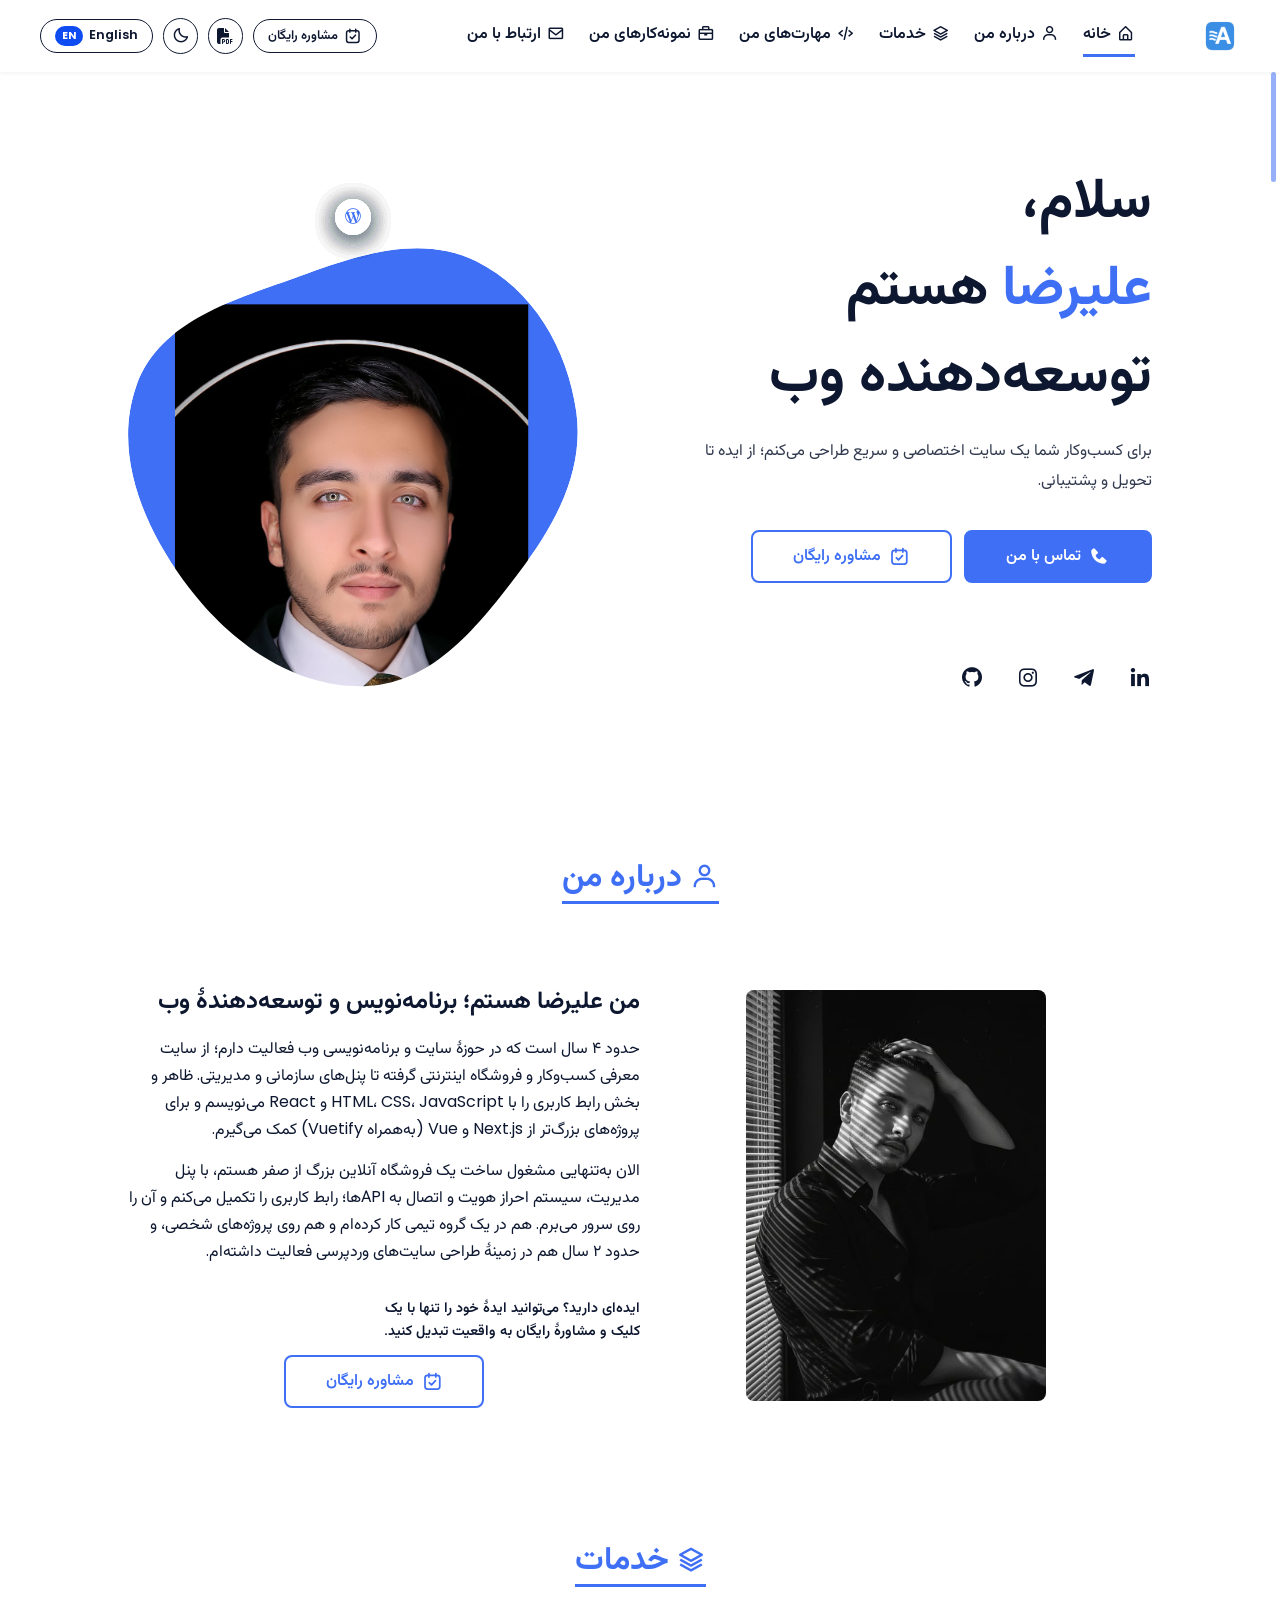
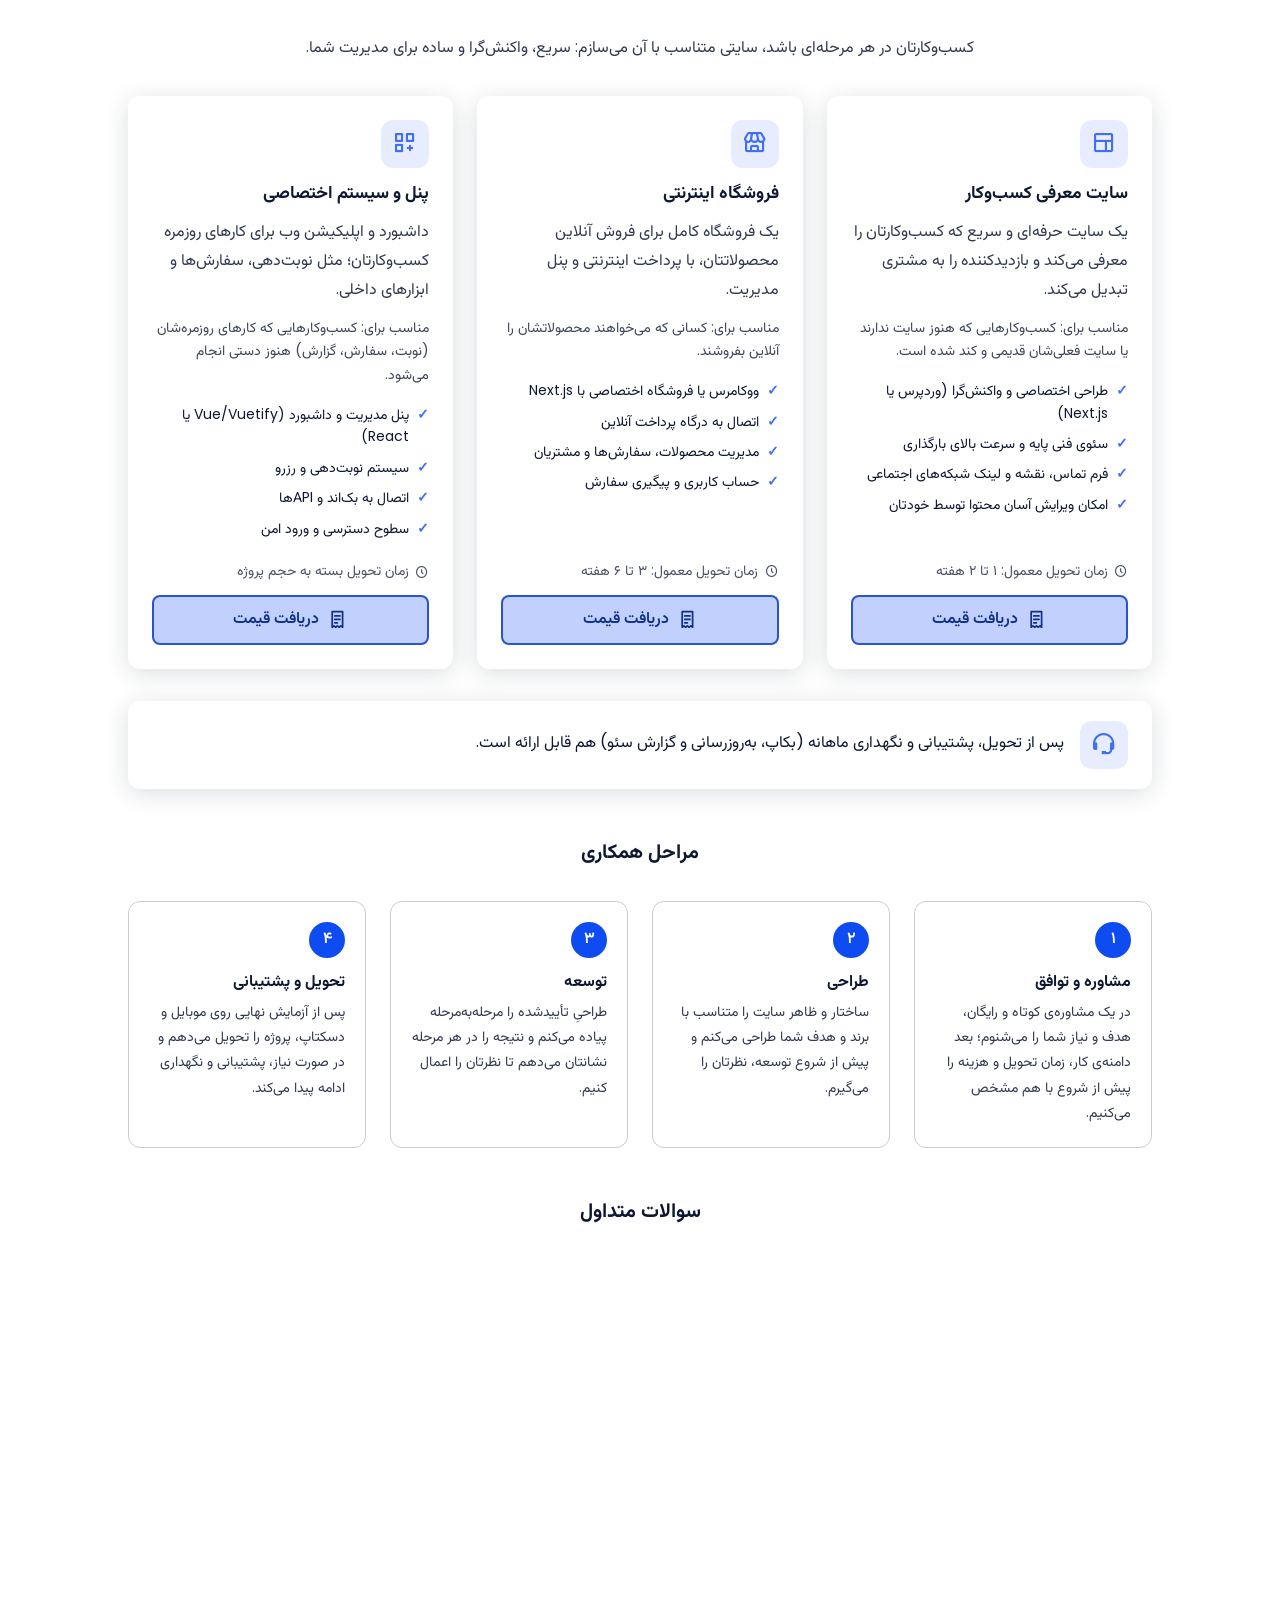
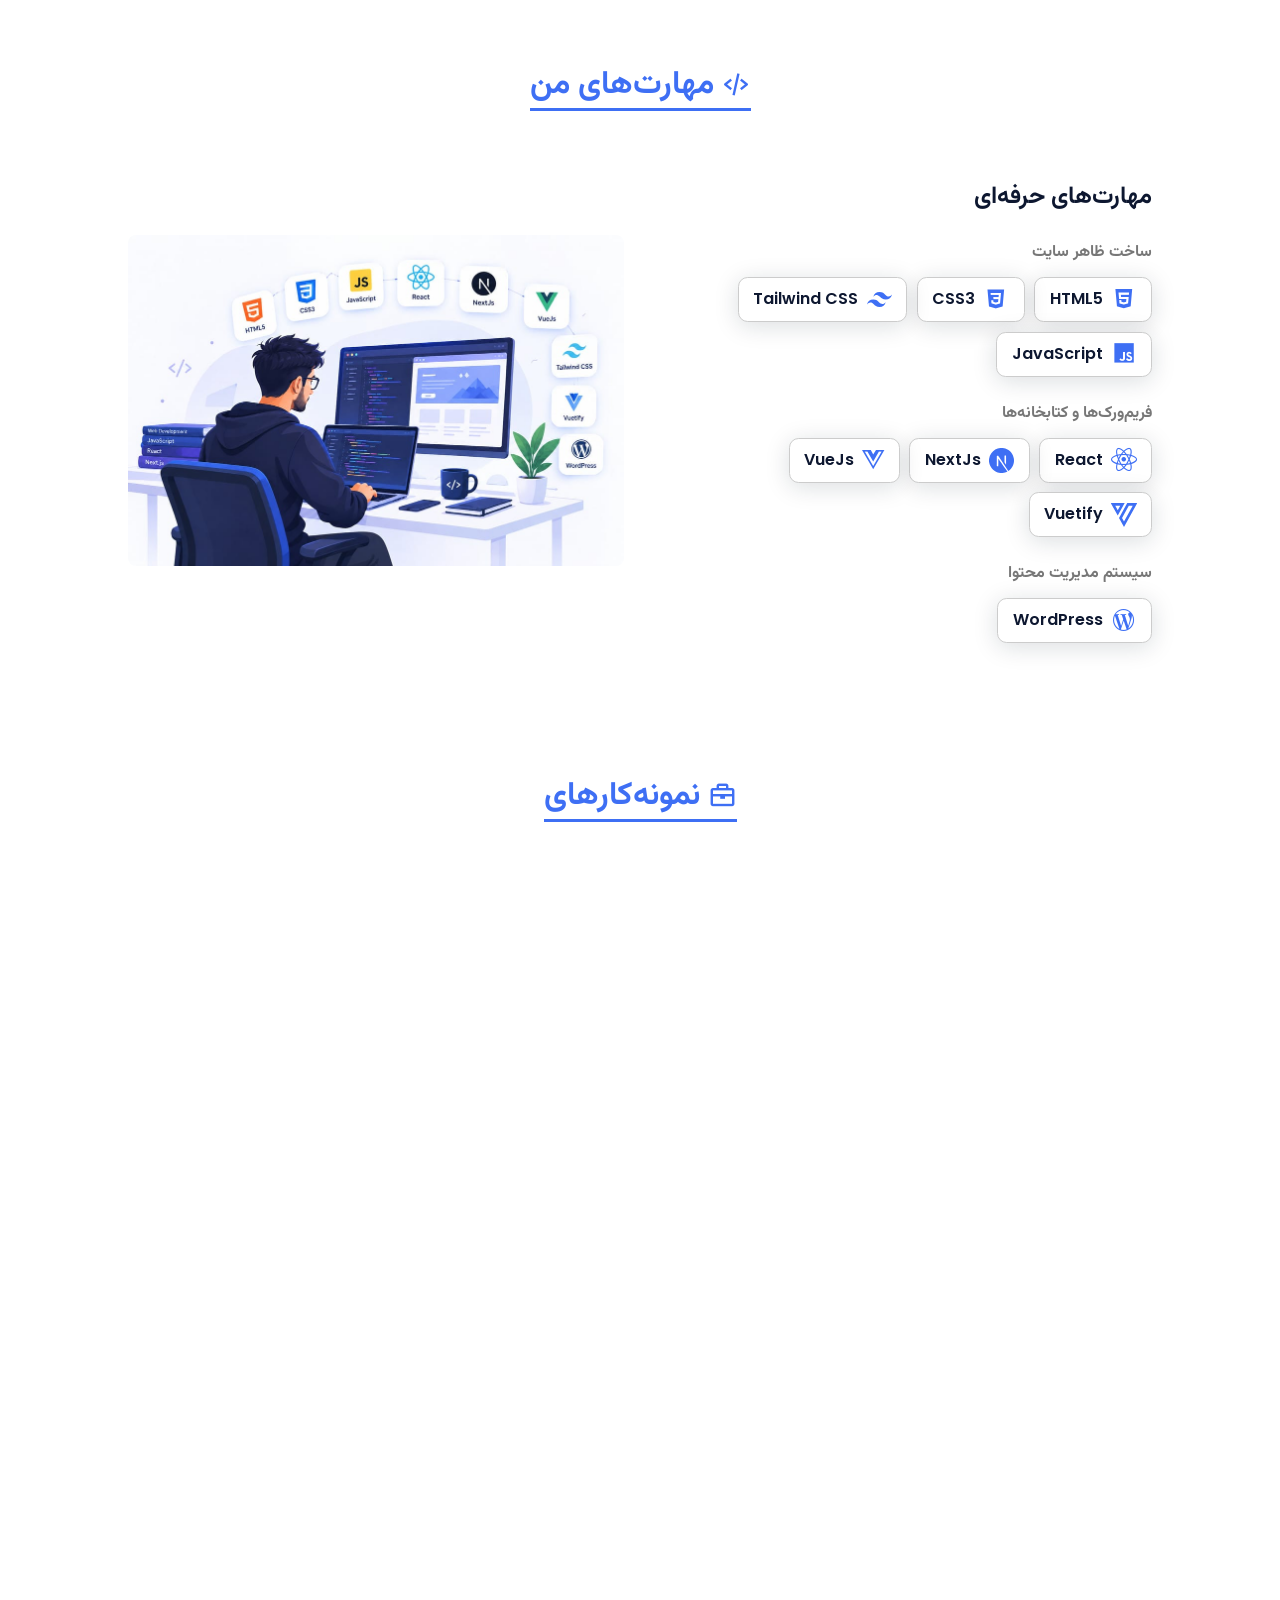
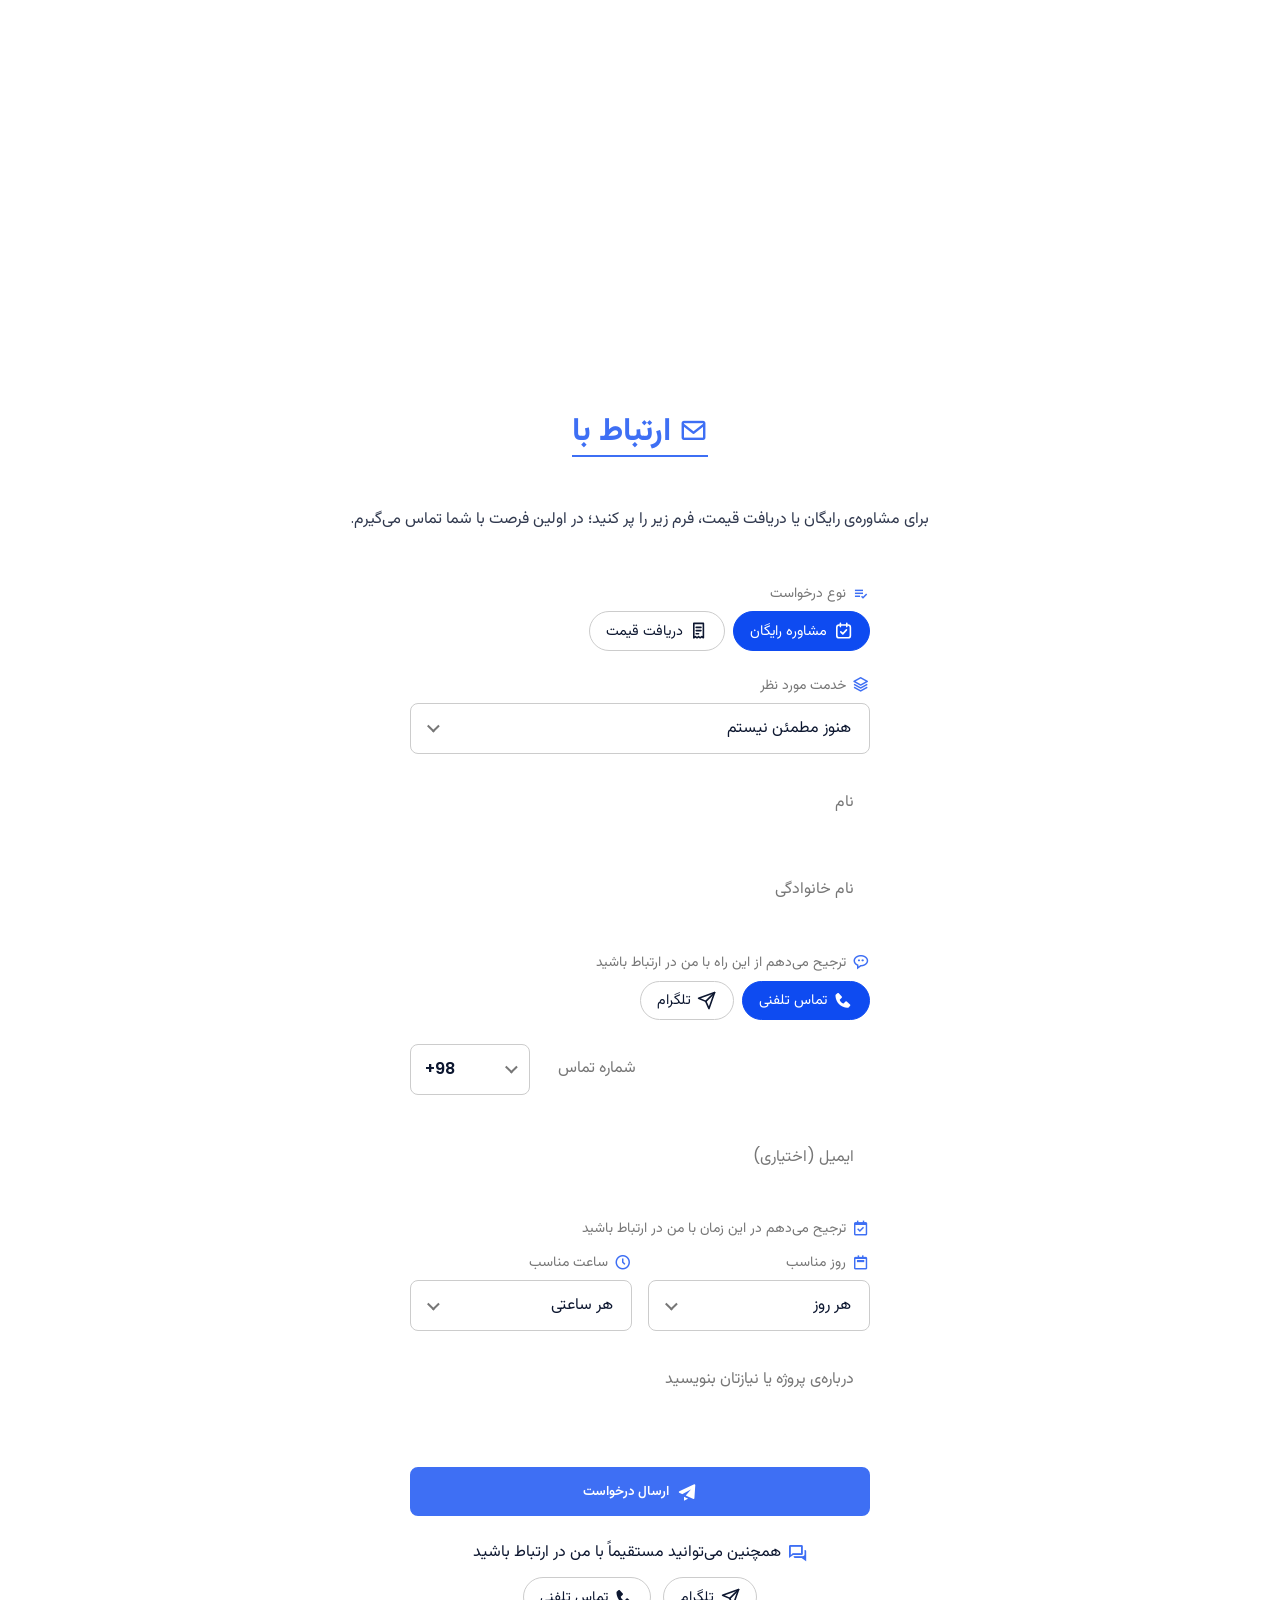
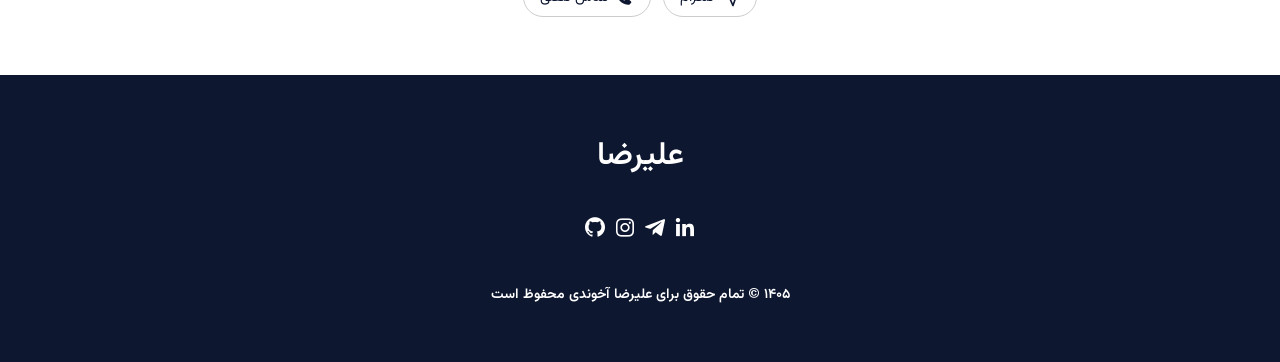
==== index.html @ c0f65114 "Turn the portfolio into a lead-generation site (services, form, UI) Reworks the single-page portfoli" ====
<!DOCTYPE html>
<html lang="fa" dir="rtl">

<head>
    <meta charset="UTF-8">
    <meta name="viewport" content="width=device-width, initial-scale=1.0">

    <!-- تشخیص زودهنگام زبان و تم تا صفحه از همون اول با جهت/فونت/رنگ درست رندر بشه (جلوگیری از پرش) -->
    <script>
        (function () {
            try {
                var saved = localStorage.getItem('site-lang');
                var lang = (saved === 'en' || saved === 'fa') ? saved : 'fa';
                document.documentElement.lang = lang;
                document.documentElement.dir = lang === 'fa' ? 'rtl' : 'ltr';
            } catch (e) { }
            try {
                var savedTheme = localStorage.getItem('site-theme');
                var theme = (savedTheme === 'light' || savedTheme === 'dark')
                    ? savedTheme
                    : ((window.matchMedia && window.matchMedia('(prefers-color-scheme: dark)').matches) ? 'dark' : 'light');
                document.documentElement.setAttribute('data-theme', theme);
            } catch (e) { }
        })();
    </script>

   <title>طراحی سایت و فروشگاه اینترنتی | علیرضا آخوندی</title>
    <meta name="description"
        content="علیرضا آخوندی، توسعه‌دهنده فرانت‌اند و فول‌استک. طراحی سایت معرفی، فروشگاه اینترنتی و پنل مدیریت اختصاصی برای کسب‌وکارهای کوچک با وردپرس، React، Next.js و Vue.js. مشاوره رایگان.">
    <meta name="author" content="Alireza Akhoondi">
    <link rel="canonical" href="https://alirezaakhoondi.ir/">

    <!-- Open Graph (Facebook, LinkedIn, Telegram, WhatsApp) -->
    <meta property="og:type" content="website">
    <meta property="og:url" content="https://alirezaakhoondi.ir/">
    <meta property="og:site_name" content="علیرضا آخوندی">
    <meta property="og:locale" content="fa_IR">
    <meta property="og:title" content="طراحی سایت و فروشگاه اینترنتی | علیرضا آخوندی">
    <meta property="og:description"
        content="علیرضا آخوندی، توسعه‌دهنده فرانت‌اند و فول‌استک. طراحی سایت معرفی، فروشگاه اینترنتی و پنل مدیریت اختصاصی برای کسب‌وکارهای کوچک با وردپرس، React، Next.js و Vue.js. مشاوره رایگان.">
    <meta property="og:image" content="https://alirezaakhoondi.ir/assets/img/perfil.jpg">

    <!-- Twitter Card -->
    <meta name="twitter:card" content="summary_large_image">
    <meta name="twitter:title" content="طراحی سایت و فروشگاه اینترنتی | علیرضا آخوندی">
    <meta name="twitter:description"
        content="علیرضا آخوندی، توسعه‌دهنده فرانت‌اند و فول‌استک. طراحی سایت معرفی، فروشگاه اینترنتی و پنل مدیریت اختصاصی برای کسب‌وکارهای کوچک با وردپرس، React، Next.js و Vue.js. مشاوره رایگان.">
    <meta name="twitter:image" content="https://alirezaakhoondi.ir/assets/img/perfil.jpg">

    <meta name="theme-color" content="#3e6ff4">

    <!-- Favicons -->
    <link rel="icon" type="image/x-icon" href="assets/img/favicon.ico">
    <link rel="icon" type="image/png" sizes="32x32" href="assets/img/favicon-32x32.png">
    <link rel="icon" type="image/png" sizes="16x16" href="assets/img/favicon-16x16.png">
    <link rel="apple-touch-icon" sizes="180x180" href="assets/img/apple-touch-icon.png">
    <link rel="manifest" href="assets/site.webmanifest">

    <link rel="stylesheet" href="assets/css/styles.css?v=38">
    <!-- آیکون‌فونت‌ها: میزبانی محلی (کنترل کامل روی کش و font-display) + بدون مسدودکردن رندر اولیه -->
    <link rel="preload" as="style" href="assets/css/boxicons.min.css" onload="this.onload=null;this.rel='stylesheet'">
    <link rel="preload" as="style" href="assets/css/fontawesome.min.css"
        onload="this.onload=null;this.rel='stylesheet'">
    <noscript>
        <link rel="stylesheet" href="assets/css/boxicons.min.css">
        <link rel="stylesheet" href="assets/css/fontawesome.min.css">
    </noscript>

    <!-- Structured data for search engines -->
    <script type="application/ld+json">
        {
          "@context": "https://schema.org",
          "@type": "Person",
          "name": "Alireza Akhoondi",
          "alternateName": "علیرضا آخوندی",
          "url": "https://alirezaakhoondi.ir/",
          "image": "https://alirezaakhoondi.ir/assets/img/perfil.jpg",
          "jobTitle": "Front-End Developer",
          "sameAs": [
            "https://www.linkedin.com/in/alireza-akhoondi-dev",
            "https://github.com/AlirezaAk2001",
            "https://instagram.com/alireza_egn",
            "https://t.me/alireza_egn"
          ],
          "knowsAbout": ["HTML", "CSS", "JavaScript", "React", "Vue.js", "Next.js", "Tailwind CSS", "Vuetify"]
        }
        </script>
</head>

<body>
    <!--===== HEADER =====-->
    <header class="l-header">
        <nav class="nav bd-grid">
            <div>
                <div class="nav__logo">
                    <img src="assets/img/nav-logo.png" alt="Logo" width="40" height="40"
                        style="width:40px; height:40px; border-radius:8px;">
                </div>
            </div>
            <div class="nav__menu" id="nav-menu" style="cursor: default;">
                <ul class="nav__list">
                    <li class="nav__item"><a href="#home" class="nav__link active-link flag-button"><i
                                class='bx bx-home-alt nav__link-icon'></i><span data-i18n="nav_home">خانه</span></a>
                    </li>
                    <li class="nav__item"><a href="#about" class="nav__link flag-button"><i
                                class='bx bx-user nav__link-icon'></i><span data-i18n="nav_about">درباره من</span></a></li>
                    <li class="nav__item"><a href="#services" class="nav__link flag-button"><i
                                class='bx bx-layer nav__link-icon'></i><span data-i18n="nav_services">خدمات</span></a></li>
                    <li class="nav__item"><a href="#skills" class="nav__link flag-button"><i
                                class='bx bx-code-alt nav__link-icon'></i><span data-i18n="nav_skills">مهارت‌های من</span></a>
                    </li>
                    <li class="nav__item"><a href="#work" class="nav__link flag-button"><i
                                class='bx bx-briefcase nav__link-icon'></i><span
                                data-i18n="nav_work">نمونه‌کارهای من</span></a></li>
                    <li class="nav__item"><a href="#contact" class="nav__link flag-button"><i
                                class='bx bx-envelope nav__link-icon'></i><span
                                data-i18n="nav_contact">ارتباط با من</span></a></li>
                </ul>
            </div>
            <div class="nav__actions">
                <a href="#contactForm" class="nav__cta" data-request="consult">
                    <svg class="icon-check" viewBox="0 0 24 24" aria-hidden="true" focusable="false"><rect x="3.5" y="5" width="17" height="16" rx="3"/><path d="M8 3v4M16 3v4"/><path class="icon-check__tick" pathLength="1" d="M8.5 13.6l2.5 2.5 4.6-5"/></svg>
                    <span data-i18n="home_consult">مشاوره رایگان</span>
                </a>
                <a href="assets/docs/Alireza-Akhoondi-Resume.pdf" download="Alireza-Akhoondi-Resume.pdf"
                    class="resume-download" aria-label="Download Resume">
                    <i class="fas fa-file-pdf"></i>
                    <span data-i18n="resume_download">دانلود رزومه</span>
                </a>
                <button type="button" id="theme-toggle" class="theme-toggle" aria-label="Toggle dark mode"
                    data-tooltip="Switch to dark mode">
                    <i class='bx bx-moon'></i>
                </button>
                <button type="button" id="lang-toggle" class="lang-toggle" aria-label="Change language">
                    <span class="lang-toggle__label">فارسی</span>
                    <span class="lang-toggle__badge">فا</span>
                </button>
            </div>
            <button type="button" class="nav__toggle flag-button" id="nav-toggle" aria-label="Toggle menu"
                aria-controls="nav-menu" aria-expanded="false">
                <span class="nav__toggle-icon" aria-hidden="true"><span></span><span></span><span></span></span>
            </button>
        </nav>
        <div class="nav__overlay" id="nav-overlay" aria-hidden="true"></div>
    </header>
    <main class="l-main">
        <!--===== HOME =====-->
        <section class="home bd-grid" id="home">
            <div class="home__data" style="cursor: default;">
                <h1 class="home__title" data-i18n="home_title">سلام،<br><span class="home__title-color">علیرضا</span> هستم<br>توسعه‌دهنده وب</h1>
                <p class="home__subtitle" data-i18n="home_subtitle">برای کسب‌وکار شما یک سایت اختصاصی و سریع طراحی می‌کنم؛ از ایده تا تحویل و پشتیبانی.</p>
                <div class="home__cta">
                    <a href="tel:+989024009061" class="btn btn-call flag-button">
                        <i class="bx bxs-phone icon-default"></i>
                        <i class="bx bx-phone-call icon-hover"></i>
                        <span data-i18n="home_call">تماس با من</span>
                    </a>
                    <a href="#contactForm" class="btn btn-outline flag-button" data-request="consult">
                        <svg class="icon-check" viewBox="0 0 24 24" aria-hidden="true" focusable="false"><rect x="3.5" y="5" width="17" height="16" rx="3"/><path d="M8 3v4M16 3v4"/><path class="icon-check__tick" pathLength="1" d="M8.5 13.6l2.5 2.5 4.6-5"/></svg>
                        <span data-i18n="home_consult">مشاوره رایگان</span>
                    </a>
                </div>
            </div>
            <div class="home__social">
                <a href="https://www.linkedin.com/in/alireza-akhoondi-dev" class="home__social-icon"
                    aria-label="LinkedIn">
                    <i class='bx bxl-linkedin flag-button'></i>
                </a>
                <a href="https://t.me/alireza_egn" class="home__social-icon" aria-label="Telegram">
                    <i class='bx bxl-telegram flag-button'></i>
                </a>
                <a href="https://instagram.com/alireza_egn" class="home__social-icon" aria-label="Instagram">
                    <i class='bx bxl-instagram flag-button'></i>
                </a>
                <a href="https://github.com/AlirezaAk2001" class="home__social-icon" aria-label="GitHub">
                    <i class='bx bxl-github flag-button'></i>
                </a>
            </div>
            <div class="home__img">
                <svg class="home__blob" viewBox="0 0 479 467" xmlns="http://www.w3.org/2000/svg"
                    xmlns:xlink="http://www.w3.org/1999/xlink">
                    <mask id="mask0" mask-type="alpha">
                        <path
                            d="M9.19024 145.964C34.0253 76.5814 114.865 54.7299 184.111 29.4823C245.804 6.98884 311.86 -14.9503 370.735 14.143C431.207 44.026 467.948 107.508 477.191 174.311C485.897 237.229 454.931 294.377 416.506 344.954C373.74 401.245 326.068 462.801 255.442 466.189C179.416 469.835 111.552 422.137 65.1576 361.805C17.4835 299.81 -17.1617 219.583 9.19024 145.964Z" />
                    </mask>
                    <g mask="url(#mask0)">
                        <path
                            d="M9.19024 145.964C34.0253 76.5814 114.865 54.7299 184.111 29.4823C245.804 6.98884 311.86 -14.9503 370.735 14.143C431.207 44.026 467.948 107.508 477.191 174.311C485.897 237.229 454.931 294.377 416.506 344.954C373.74 401.245 326.068 462.801 255.442 466.189C179.416 469.835 111.552 422.137 65.1576 361.805C17.4835 299.81 -17.1617 219.583 9.19024 145.964Z" />
                        <image class="home__blob-img" x="50" y="60" href="assets/img/perfil.jpg" />
                    </g>
                </svg>
                <div class="home__orbit" aria-hidden="true">
                    <div class="home__orbit-track" style="--delay: 0s;">
                        <span class="home__orbit-icon"><i class='bx bxl-html5'></i></span>
                    </div>
                    <div class="home__orbit-track" style="--delay: -3s;">
                        <span class="home__orbit-icon"><i class='bx bxl-css3'></i></span>
                    </div>
                    <div class="home__orbit-track" style="--delay: -6s;">
                        <span class="home__orbit-icon"><span class="home__orbit-logo icon-mask" data-icon="tailwindcss"></span></span>
                    </div>
                    <div class="home__orbit-track" style="--delay: -9s;">
                        <span class="home__orbit-icon"><i class='bx bxl-javascript'></i></span>
                    </div>
                    <div class="home__orbit-track" style="--delay: -12s;">
                        <span class="home__orbit-icon"><i class="fab fa-react"></i></span>
                    </div>
                    <div class="home__orbit-track" style="--delay: -15s;">
                        <span class="home__orbit-icon"><span class="home__orbit-logo icon-mask" data-icon="nextdotjs"></span></span>
                    </div>
                    <div class="home__orbit-track" style="--delay: -18s;">
                        <span class="home__orbit-icon"><i class="fab fa-vuejs"></i></span>
                    </div>
                    <div class="home__orbit-track" style="--delay: -21s;">
                        <span class="home__orbit-icon"><span class="home__orbit-logo icon-mask" data-icon="vuetify"></span></span>
                    </div>
                    <div class="home__orbit-track" style="--delay: -24s;">
                        <span class="home__orbit-icon"><i class='bx bxl-wordpress'></i></span>
                    </div>
                </div>
            </div>
        </section>
        <!--===== ABOUT =====-->
        <section class="about section " id="about" style="cursor: default;">
            <h2 class="section-title"><i class='bx bx-user section-title__icon'></i><span
                    data-i18n="about_title">درباره من</span></h2>
            <div class="about__container bd-grid">
                <div class="about__img">
                    <img src="assets/img/profile(1).jpg" alt="Alireza Akhoondi" width="500" height="685"
                        loading="lazy">
                </div>

                <div>
                    <h2 class="about__subtitle" data-i18n="about_subtitle">من علیرضا هستم؛ برنامه‌نویس و توسعه‌دهندۀ وب</h2>
                    <p class="about__text" data-i18n="about_text">حدود ۴ سال است که در حوزۀ سایت و برنامه‌نویسی وب فعالیت دارم؛ از سایت معرفی کسب‌وکار و فروشگاه اینترنتی گرفته تا پنل‌های سازمانی و مدیریتی. ظاهر و بخش رابط کاربری را با HTML، CSS، JavaScript و React می‌نویسم و برای پروژه‌های بزرگ‌تر از Next.js و Vue (به‌همراه Vuetify) کمک می‌گیرم.</p>
                    <p class="about__text" data-i18n="about_text2">الان به‌تنهایی مشغول ساخت یک فروشگاه آنلاین بزرگ از صفر هستم، با پنل مدیریت، سیستم احراز هویت و اتصال به APIها؛ رابط کاربری را تکمیل می‌کنم و آن را روی سرور می‌برم. هم در یک گروه تیمی کار کرده‌ام و هم روی پروژه‌های شخصی، و حدود ۲ سال هم در زمینۀ طراحی سایت‌های وردپرسی فعالیت داشته‌ام.</p>
                    <div class="about__actions">
                        <p class="about__cta-text" data-i18n="about_cta">ایده‌ای دارید؟ می‌توانید ایدۀ خود را تنها با یک کلیک و مشاورۀ رایگان به واقعیت تبدیل کنید.</p>
                        <a href="#contactForm" class="btn btn-outline flag-button" data-request="consult">
                            <svg class="icon-check" viewBox="0 0 24 24" aria-hidden="true" focusable="false"><rect x="3.5" y="5" width="17" height="16" rx="3"/><path d="M8 3v4M16 3v4"/><path class="icon-check__tick" pathLength="1" d="M8.5 13.6l2.5 2.5 4.6-5"/></svg>
                            <span data-i18n="home_consult">مشاوره رایگان</span>
                        </a>
                    </div>
                </div>
            </div>
        </section>
        <!--===== SERVICES =====-->
        <section class="services section" id="services" style="cursor: default;">
            <h2 class="section-title"><i class='bx bx-layer section-title__icon'></i><span
                    data-i18n="services_title">خدمات</span></h2>
            <p class="services__intro" data-i18n="services_intro">کسب‌وکارتان در هر مرحله‌ای باشد، سایتی متناسب با آن می‌سازم: سریع، واکنش‌گرا و ساده برای مدیریت شما.</p>
            <div class="services__container bd-grid">
                <article class="services__card">
                    <span class="services__icon" aria-hidden="true"><i class='bx bx-layout'></i></span>
                    <h3 class="services__title" data-i18n="svc1_title">سایت معرفی کسب‌وکار</h3>
                    <p class="services__desc" data-i18n="svc1_desc">یک سایت حرفه‌ای و سریع که کسب‌وکارتان را معرفی می‌کند و بازدیدکننده را به مشتری تبدیل می‌کند.</p>
                    <p class="services__for" data-i18n="svc1_for">مناسب برای: کسب‌وکارهایی که هنوز سایت ندارند یا سایت فعلی‌شان قدیمی و کند شده است.</p>
                    <ul class="services__features" data-i18n="svc1_features"><li>طراحی اختصاصی و واکنش‌گرا (وردپرس یا Next.js)</li><li>سئوی فنی پایه و سرعت بالای بارگذاری</li><li>فرم تماس، نقشه و لینک شبکه‌های اجتماعی</li><li>امکان ویرایش آسان محتوا توسط خودتان</li></ul>
                    <p class="services__time"><i class='bx bx-time-five'></i><span data-i18n="svc1_time">زمان تحویل معمول: ۱ تا ۲ هفته</span></p>
                    <a href="#contactForm" class="btn btn-quote flag-button" data-request="quote" data-service="website">
                        <svg class="icon-quote" viewBox="0 0 24 24" aria-hidden="true" focusable="false"><path class="icon-quote__body" d="M6 3h12v18l-2-1.5-2 1.5-2-1.5-2 1.5-2-1.5-2 1.5z"/><path class="icon-quote__line icon-quote__line--1" pathLength="1" d="M9 8h6"/><path class="icon-quote__line icon-quote__line--2" pathLength="1" d="M9 12h6"/><path class="icon-quote__line icon-quote__line--3" pathLength="1" d="M9 16h3"/></svg>
                        <span data-i18n="services_cta">دریافت قیمت</span>
                    </a>
                </article>
                <article class="services__card">
                    <span class="services__icon" aria-hidden="true"><i class='bx bx-store'></i></span>
                    <h3 class="services__title" data-i18n="svc2_title">فروشگاه اینترنتی</h3>
                    <p class="services__desc" data-i18n="svc2_desc">یک فروشگاه کامل برای فروش آنلاین محصولاتتان، با پرداخت اینترنتی و پنل مدیریت.</p>
                    <p class="services__for" data-i18n="svc2_for">مناسب برای: کسانی که می‌خواهند محصولاتشان را آنلاین بفروشند.</p>
                    <ul class="services__features" data-i18n="svc2_features"><li>ووکامرس یا فروشگاه اختصاصی با Next.js</li><li>اتصال به درگاه پرداخت آنلاین</li><li>مدیریت محصولات، سفارش‌ها و مشتریان</li><li>حساب کاربری و پیگیری سفارش</li></ul>
                    <p class="services__time"><i class='bx bx-time-five'></i><span data-i18n="svc2_time">زمان تحویل معمول: ۳ تا ۶ هفته</span></p>
                    <a href="#contactForm" class="btn btn-quote flag-button" data-request="quote" data-service="store">
                        <svg class="icon-quote" viewBox="0 0 24 24" aria-hidden="true" focusable="false"><path class="icon-quote__body" d="M6 3h12v18l-2-1.5-2 1.5-2-1.5-2 1.5-2-1.5-2 1.5z"/><path class="icon-quote__line icon-quote__line--1" pathLength="1" d="M9 8h6"/><path class="icon-quote__line icon-quote__line--2" pathLength="1" d="M9 12h6"/><path class="icon-quote__line icon-quote__line--3" pathLength="1" d="M9 16h3"/></svg>
                        <span data-i18n="services_cta">دریافت قیمت</span>
                    </a>
                </article>
                <article class="services__card">
                    <span class="services__icon" aria-hidden="true"><i class='bx bx-customize'></i></span>
                    <h3 class="services__title" data-i18n="svc3_title">پنل و سیستم اختصاصی</h3>
                    <p class="services__desc" data-i18n="svc3_desc">داشبورد و اپلیکیشن وب برای کارهای روزمره کسب‌وکارتان؛ مثل نوبت‌دهی، سفارش‌ها و ابزارهای داخلی.</p>
                    <p class="services__for" data-i18n="svc3_for">مناسب برای: کسب‌وکارهایی که کارهای روزمره‌شان (نوبت، سفارش، گزارش) هنوز دستی انجام می‌شود.</p>
                    <ul class="services__features" data-i18n="svc3_features"><li>پنل مدیریت و داشبورد (Vue/Vuetify یا React)</li><li>سیستم نوبت‌دهی و رزرو</li><li>اتصال به بک‌اند و APIها</li><li>سطوح دسترسی و ورود امن</li></ul>
                    <p class="services__time"><i class='bx bx-time-five'></i><span data-i18n="svc3_time">زمان تحویل بسته به حجم پروژه</span></p>
                    <a href="#contactForm" class="btn btn-quote flag-button" data-request="quote" data-service="panel">
                        <svg class="icon-quote" viewBox="0 0 24 24" aria-hidden="true" focusable="false"><path class="icon-quote__body" d="M6 3h12v18l-2-1.5-2 1.5-2-1.5-2 1.5-2-1.5-2 1.5z"/><path class="icon-quote__line icon-quote__line--1" pathLength="1" d="M9 8h6"/><path class="icon-quote__line icon-quote__line--2" pathLength="1" d="M9 12h6"/><path class="icon-quote__line icon-quote__line--3" pathLength="1" d="M9 16h3"/></svg>
                        <span data-i18n="services_cta">دریافت قیمت</span>
                    </a>
                </article>
            </div>
            <div class="services__note">
                <span class="services__icon" aria-hidden="true"><i class='bx bx-support'></i></span>
                <p class="services__note-text" data-i18n="services_note">پس از تحویل، پشتیبانی و نگهداری ماهانه (بکاپ، به‌روزرسانی و گزارش سئو) هم قابل ارائه است.</p>
            </div>

            <!-- مراحل همکاری -->
            <h3 class="services__subtitle" data-i18n="process_title">مراحل همکاری</h3>
            <ol class="process bd-grid">
                <li class="process__step">
                    <span class="process__num" aria-hidden="true" data-i18n="step1_num">۱</span>
                    <h4 class="process__title" data-i18n="step1_title">مشاوره و توافق</h4>
                    <p class="process__desc" data-i18n="step1_desc">در یک مشاوره‌ی کوتاه و رایگان، هدف و نیاز شما را می‌شنوم؛ بعد دامنه‌ی کار، زمان تحویل و هزینه را پیش از شروع با هم مشخص می‌کنیم.</p>
                </li>
                <li class="process__step">
                    <span class="process__num" aria-hidden="true" data-i18n="step2_num">۲</span>
                    <h4 class="process__title" data-i18n="step2_title">طراحی</h4>
                    <p class="process__desc" data-i18n="step2_desc">ساختار و ظاهر سایت را متناسب با برند و هدف شما طراحی می‌کنم و پیش از شروع توسعه، نظرتان را می‌گیرم.</p>
                </li>
                <li class="process__step">
                    <span class="process__num" aria-hidden="true" data-i18n="step3_num">۳</span>
                    <h4 class="process__title" data-i18n="step3_title">توسعه</h4>
                    <p class="process__desc" data-i18n="step3_desc">طراحیِ تأییدشده را مرحله‌به‌مرحله پیاده می‌کنم و نتیجه را در هر مرحله نشانتان می‌دهم تا نظرتان را اعمال کنیم.</p>
                </li>
                <li class="process__step">
                    <span class="process__num" aria-hidden="true" data-i18n="step4_num">۴</span>
                    <h4 class="process__title" data-i18n="step4_title">تحویل و پشتیبانی</h4>
                    <p class="process__desc" data-i18n="step4_desc">پس از آزمایش نهایی روی موبایل و دسکتاپ، پروژه را تحویل می‌دهم و در صورت نیاز، پشتیبانی و نگهداری ادامه پیدا می‌کند.</p>
                </li>
            </ol>

            <!-- سوالات متداول -->
            <h3 class="services__subtitle" data-i18n="faq_title">سوالات متداول</h3>
            <div class="faq">
                <details class="faq__item">
                    <summary class="faq__q" data-i18n="faq1_q">ایده‌ام هنوز کامل نیست؛ باز هم می‌توانم مشاوره بگیرم؟</summary>
                    <div class="faq__panel"><p class="faq__a" data-i18n="faq1_a">بله. مشاوره‌ی رایگان دقیقاً برای همین است؛ هدف یا مشکلتان را بگویید تا با هم مسیر مناسب را پیدا کنیم.</p></div>
                </details>
                <details class="faq__item">
                    <summary class="faq__q" data-i18n="faq2_q">هزینه و زمان تحویل چطور مشخص می‌شود؟</summary>
                    <div class="faq__panel"><p class="faq__a" data-i18n="faq2_a">بسته به نوع و حجم پروژه فرق می‌کند. بعد از مشاوره و مشخص شدن دامنه‌ی کار، قیمت و زمان تحویل را پیش از شروع به شما اعلام می‌کنم.</p></div>
                </details>
                <details class="faq__item">
                    <summary class="faq__q" data-i18n="faq3_q">بعد از تحویل، خودم می‌توانم محتوای سایت را تغییر بدهم؟</summary>
                    <div class="faq__panel"><p class="faq__a" data-i18n="faq3_a">بله. سایت طوری ساخته می‌شود که متن، تصویر و محصولات را بدون دانش فنی خودتان ویرایش کنید.</p></div>
                </details>
                <details class="faq__item">
                    <summary class="faq__q" data-i18n="faq4_q">بعد از تحویل هم پشتیبانی می‌کنید؟</summary>
                    <div class="faq__panel"><p class="faq__a" data-i18n="faq4_a">بله. پشتیبانی و نگهداری ماهانه (بکاپ، به‌روزرسانی و گزارش سئو) قابل ارائه است.</p></div>
                </details>
            </div>
        </section>
        <!--===== SKILLS =====-->
        <section class="skills section" id="skills" style="cursor: default;">
            <h2 class="section-title"><i class='bx bx-code-alt section-title__icon'></i><span
                    data-i18n="skills_title">مهارت‌های من</span></h2>
            <div class="skills__container bd-grid">
                <div class="skills__content">
                    <h2 class="skills__subtitle" data-i18n="skills_subtitle">مهارت‌های حرفه‌ای</h2>
                    <div class="skills__groups">
                        <div class="skills__group">
                            <h3 class="skills__group-title" data-i18n="skills_group_ui">ساخت ظاهر سایت</h3>
                            <ul class="skills__list">
                                <li class="skills__item"><i class='bx bxl-html5 skills__icon'></i><span>HTML5</span></li>
                                <li class="skills__item"><i class='bx bxl-css3 skills__icon'></i><span>CSS3</span></li>
                                <li class="skills__item"><span class="skills__icon icon-mask" data-icon="tailwindcss" aria-hidden="true"></span><span>Tailwind CSS</span></li>
                                <li class="skills__item"><i class='bx bxl-javascript skills__icon'></i><span>JavaScript</span></li>
                            </ul>
                        </div>
                        <div class="skills__group">
                            <h3 class="skills__group-title" data-i18n="skills_group_frameworks">فریم‌ورک‌ها و کتابخانه‌ها</h3>
                            <ul class="skills__list">
                                <li class="skills__item"><i class="fab fa-react skills__icon"></i><span>React</span></li>
                                <li class="skills__item"><span class="skills__icon icon-mask" data-icon="nextdotjs" aria-hidden="true"></span><span>NextJs</span></li>
                                <li class="skills__item"><i class="fab fa-vuejs skills__icon"></i><span>VueJs</span></li>
                                <li class="skills__item"><span class="skills__icon icon-mask" data-icon="vuetify" aria-hidden="true"></span><span>Vuetify</span></li>
                            </ul>
                        </div>
                        <div class="skills__group">
                            <h3 class="skills__group-title" data-i18n="skills_group_cms">سیستم مدیریت محتوا</h3>
                            <ul class="skills__list">
                                <li class="skills__item"><i class='bx bxl-wordpress skills__icon'></i><span>WordPress</span></li>
                            </ul>
                        </div>
                    </div>
                </div>
                <!-- تصویر کنار مهارت‌ها -->
                <div class="skills__img-container">
                    <img src="assets/img/work3(1).jpg" alt="Front-end development workspace" class="skills__img"
                        width="1000" height="667" loading="lazy">
                </div>
            </div>
        </section>
        <!--===== portfolio =====-->
        <section class="work section" id="work" style="cursor: default;">
            <h2 class="section-title"><i class='bx bx-briefcase section-title__icon'></i><span
                    data-i18n="work_title">نمونه‌کارهای من</span></h2>
            <div class="work__container bd-grid">
                <!-- نمونه‌کار 1 -->
                <div class="work__img" data-project="project1">
                    <img src="assets/img/logo-lugx(2).jpg" alt="Lugx Gaming project thumbnail" width="897"
                        height="900" loading="lazy">
                    <div class="work__overlay">
                        <h3 class="work__title" data-i18n="proj1_title">Lugx Gaming</h3>
                    </div>
                </div>
                <!-- نمونه‌کار 2 -->
                <div class="work__img" data-project="project2">
                    <img src="assets/img/logo-ogs-1.png" alt="Online Game Shop project thumbnail" width="640"
                        height="642" loading="lazy">
                    <div class="work__overlay">
                        <h3 class="work__title" data-i18n="proj2_title">فروشگاه آنلاین بازی</h3>
                    </div>
                </div>
                <!-- نمونه‌کار 3 -->
                <div class="work__img" data-project="project3">
                    <img src="assets/img/coffee-beans.png" alt="Barista Cafe project thumbnail" width="320"
                        height="321" loading="lazy">
                    <div class="work__overlay">
                        <h3 class="work__title" data-i18n="proj3_title">کافه باریستا</h3>
                    </div>
                </div>
                <!-- نمونه‌کار 4 -->
                <div class="work__img" data-project="project4">
                    <img src="assets/img/logo-vue-1.png" alt="Vue SPA project thumbnail" width="640" height="642"
                        loading="lazy">
                    <div class="work__overlay">
                        <h3 class="work__title" data-i18n="proj4_title">Vue SPA</h3>
                    </div>
                </div>
                <!-- نمونه‌کار 5 -->
                <div class="work__img" data-project="project5">
                    <img src="assets/img/logo-sewing-1.png" alt="Orkideh Sewing Machine Store project thumbnail"
                        width="640" height="642" loading="lazy">
                    <div class="work__overlay">
                        <h3 class="work__title" data-i18n="proj5_title">فروشگاه ارکیده</h3>
                    </div>
                </div>
                <!-- نمونه‌کار 6 -->
                <div class="work__img work__comingsoon">
                    <div class="spinner">
                        <div class="ring r1"></div>
                        <div class="ring r2"></div>
                        <div class="ring r3"></div>
                        <div class="core"></div>
                    </div>
                    <div class="work__overlay">
                        <h3 class="work__title" data-i18n="work_new_project">پروژه‌ی جدید</h3>
                    </div>
                    <div class="label"><span class="neon" data-i18n="work_coming_soon">به‌زودی</span></div>
                </div>
            </div>
            <!-- پاپ‌آپ برای نمایش جزئیات پروژه -->
            <div class="popup" id="projectPopup">
                <!-- popup__window اسکرول نمی‌خوره و اسکرول‌بار سفارشی داخلش می‌نشینه؛ اسکرول واقعی مال popup__content است -->
                <div class="popup__window">
                    <div class="popup__content">
                        <button type="button" class="popup__close" aria-label="Close">
                            <i class='bx bx-x'></i>
                        </button>
                        <div class="popup__desc-card popup__media-card">
                            <div class="popup__head">
                                <h2 class="popup__title"></h2>
                                <div class="popup__chips"></div>
                            </div>
                            <div class="popup__gallery">
                                <!-- تصاویر گالری اینجا به صورت دینامیک اضافه می‌شوند -->
                            </div>
                        </div>
                        <div class="popup__description"></div>
                    </div>
                </div>
            </div>
        </section>
        <!--===== CONTACT =====-->
        <section class="contact section" id="contact" style="cursor: default;">
            <!-- بنر دعوت به اقدام عمداً داخل همین بخش است تا از خودِ بنر به بعد، لینک «ارتباط با من» در منو فعال شود -->
            <div class="cta-band">
                <div class="cta-band__inner bd-grid">
                    <h2 class="cta-band__title" data-i18n="cta_title">پروژه‌ای در ذهن دارید؟</h2>
                    <p class="cta-band__text" data-i18n="cta_text">یک گفتگوی کوتاه و رایگان کافی است تا بدانید چه راهی برای کسب‌وکارتان مناسب‌تر است.</p>
                    <div class="cta-band__actions">
                        <a href="#contactForm" class="btn btn-outline flag-button" data-request="consult">
                            <svg class="icon-check" viewBox="0 0 24 24" aria-hidden="true" focusable="false"><rect x="3.5" y="5" width="17" height="16" rx="3"/><path d="M8 3v4M16 3v4"/><path class="icon-check__tick" pathLength="1" d="M8.5 13.6l2.5 2.5 4.6-5"/></svg>
                            <span data-i18n="home_consult">مشاوره رایگان</span>
                        </a>
                        <a href="#contactForm" class="btn btn-quote flag-button" data-request="quote">
                            <svg class="icon-quote" viewBox="0 0 24 24" aria-hidden="true" focusable="false"><path class="icon-quote__body" d="M6 3h12v18l-2-1.5-2 1.5-2-1.5-2 1.5-2-1.5-2 1.5z"/><path class="icon-quote__line icon-quote__line--1" pathLength="1" d="M9 8h6"/><path class="icon-quote__line icon-quote__line--2" pathLength="1" d="M9 12h6"/><path class="icon-quote__line icon-quote__line--3" pathLength="1" d="M9 16h3"/></svg>
                            <span data-i18n="services_cta">دریافت قیمت</span>
                        </a>
                    </div>
                </div>
            </div>
            <h2 class="section-title"><i class='bx bx-envelope section-title__icon'></i><span
                    data-i18n="contact_title">ارتباط با من</span></h2>
            <p class="contact__lead" data-i18n="contact_lead">برای مشاوره‌ی رایگان یا دریافت قیمت، فرم زیر را پر کنید؛ در اولین فرصت با شما تماس می‌گیرم.</p>
            <div class="contact__container bd-grid">
                <form class="contact__form" id="contactForm" novalidate>
                    <fieldset class="chips">
                        <legend class="field__label"><i class='bx bx-list-check field__label-icon'></i><span data-i18n="req_legend">نوع درخواست</span></legend>
                        <label class="chip"><input type="radio" name="request_type" value="consult" checked><span class="chip__face"><svg class="icon-check chip__icon" viewBox="0 0 24 24" aria-hidden="true" focusable="false"><rect x="3.5" y="5" width="17" height="16" rx="3"/><path d="M8 3v4M16 3v4"/><path class="icon-check__tick" pathLength="1" d="M8.5 13.6l2.5 2.5 4.6-5"/></svg><span data-i18n="req_consult">مشاوره رایگان</span></span></label>
                        <label class="chip"><input type="radio" name="request_type" value="quote"><span class="chip__face"><svg class="icon-quote chip__icon" viewBox="0 0 24 24" aria-hidden="true" focusable="false"><path class="icon-quote__body" d="M6 3h12v18l-2-1.5-2 1.5-2-1.5-2 1.5-2-1.5-2 1.5z"/><path class="icon-quote__line icon-quote__line--1" pathLength="1" d="M9 8h6"/><path class="icon-quote__line icon-quote__line--2" pathLength="1" d="M9 12h6"/><path class="icon-quote__line icon-quote__line--3" pathLength="1" d="M9 16h3"/></svg><span data-i18n="req_quote">دریافت قیمت</span></span></label>
                    </fieldset>
                    <div class="field">
                        <label class="field__label" for="service"><i class='bx bx-layer field__label-icon'></i><span data-i18n="svc_label">خدمت مورد نظر</span></label>
                        <select class="contact__select" name="service" id="service">
                            <option value="" data-i18n="opt_service_unsure">هنوز مطمئن نیستم</option>
                            <option value="website" data-i18n="svc1_title">سایت معرفی کسب‌وکار</option>
                            <option value="store" data-i18n="svc2_title">فروشگاه اینترنتی</option>
                            <option value="panel" data-i18n="svc3_title">پنل و سیستم اختصاصی</option>
                        </select>
                    </div>
                    <div class="input-group">
                        <input type="text" class="contact__input" name="user_name" id="user_name" placeholder=" "
                            required autocomplete="given-name">
                        <label for="user_name" data-i18n="contact_name">نام</label>
                        <small class="error-message"></small>
                    </div>
                    <div class="input-group">
                        <input type="text" class="contact__input" name="user_lastname" id="user_lastname" placeholder=" "
                            required autocomplete="family-name">
                        <label for="user_lastname" data-i18n="contact_lastname">نام خانوادگی</label>
                        <small class="error-message"></small>
                    </div>
                    <fieldset class="chips">
                        <legend class="field__label"><i class='bx bx-message-rounded-dots field__label-icon'></i><span data-i18n="channel_legend">ترجیح می‌دهم از این راه با من در ارتباط باشید</span></legend>
                        <label class="chip"><input type="radio" name="channel" value="call" checked><span class="chip__face"><i class="bx bxs-phone chip__icon icon-default"></i><i class="bx bx-phone-call chip__icon icon-hover"></i><span data-i18n="ch_call">تماس تلفنی</span></span></label>
                        <label class="chip"><input type="radio" name="channel" value="telegram"><span class="chip__face"><svg class="icon-send chip__icon" viewBox="0 0 24 24" aria-hidden="true" focusable="false"><path d="M22 2 11 13"/><path d="M22 2l-7 20-4-9-9-4 20-7z"/></svg><span data-i18n="ch_telegram">تلگرام</span></span></label>
                    </fieldset>
                    <div class="contact-info" id="contactInfo" data-mode="call">
                        <div class="contact-info__code">
                            <select class="contact__select" name="country_code" id="country_code"></select>
                        </div>
                        <div class="input-group">
                            <input type="text" class="contact__input" name="contact_info" id="contact_info" placeholder=" "
                                required dir="ltr" inputmode="numeric" autocomplete="tel-national">
                            <label for="contact_info" data-i18n="contact_phone">شماره تماس</label>
                            <small class="error-message"></small>
                        </div>
                    </div>
                    <div class="input-group">
                        <input type="email" class="contact__input" name="user_email" id="user_email" placeholder=" ">
                        <label for="user_email" data-i18n="contact_email">ایمیل (اختیاری)</label>
                        <small class="error-message"></small>
                    </div>
                    <div class="consult-fields" id="consultFields" role="group" aria-labelledby="timeGroupTitle">
                        <div class="field__label consult-fields__title" id="timeGroupTitle"><i class='bx bx-calendar-check field__label-icon'></i><span data-i18n="time_group_legend">ترجیح می‌دهم در این زمان با من در ارتباط باشید</span></div>
                        <div class="field">
                            <label class="field__label" for="pref_day"><i class='bx bx-calendar-week field__label-icon'></i><span data-i18n="day_label">روز مناسب</span></label>
                            <select class="contact__select" name="pref_day" id="pref_day">
                                <option value="any" data-i18n="day_any">هر روز</option>
                                <option value="sat" data-i18n="day_sat">شنبه</option>
                                <option value="sun" data-i18n="day_sun">یکشنبه</option>
                                <option value="mon" data-i18n="day_mon">دوشنبه</option>
                                <option value="tue" data-i18n="day_tue">سه‌شنبه</option>
                                <option value="wed" data-i18n="day_wed">چهارشنبه</option>
                                <option value="thu" data-i18n="day_thu">پنجشنبه</option>
                                <option value="fri" data-i18n="day_fri">جمعه</option>
                            </select>
                        </div>
                        <div class="field">
                            <label class="field__label" for="pref_time"><i class='bx bx-time-five field__label-icon'></i><span data-i18n="time_label">ساعت مناسب</span></label>
                            <select class="contact__select" name="pref_time" id="pref_time">
                                <option value="any" data-i18n="time_any">هر ساعتی</option>
                                <option value="morning" data-i18n="time_morning">صبح (۹ تا ۱۲)</option>
                                <option value="afternoon" data-i18n="time_afternoon">بعدازظهر (۱۲ تا ۱۷)</option>
                                <option value="evening" data-i18n="time_evening">عصر (۱۷ تا ۲۱)</option>
                            </select>
                        </div>
                    </div>
                    <div class="input-group">
                        <textarea class="contact__input" name="message" id="message" placeholder=" "
                            required></textarea>
                        <label for="message" data-i18n="contact_message">درباره‌ی پروژه یا نیازتان بنویسید</label>
                        <small class="error-message"></small>
                    </div>
                    <button type="button" class="btn btn-send flag-button" id="contactSubmit">
                        <i class="bx bxs-paper-plane btn-send__icon"></i>
                        <span class="btn-label" data-i18n="contact_submit">ارسال درخواست</span>
                    </button>
                </form>
                <div class="contact__direct">
                    <p class="contact__direct-text"><i class='bx bx-conversation'></i><span data-i18n="direct_text">همچنین می‌توانید مستقیماً با من در ارتباط باشید.</span></p>
                    <a href="https://t.me/alireza_egn" target="_blank" rel="noopener" class="contact__direct-link flag-button">
                        <svg class="icon-send" viewBox="0 0 24 24" aria-hidden="true" focusable="false"><path d="M22 2 11 13"/><path d="M22 2l-7 20-4-9-9-4 20-7z"/></svg><span data-i18n="direct_tg">تلگرام</span>
                    </a>
                    <a href="tel:+989024009061" class="contact__direct-link flag-button">
                        <i class="bx bxs-phone icon-default"></i><i class="bx bx-phone-call icon-hover"></i><span data-i18n="direct_call">تماس تلفنی</span>
                    </a>
                </div>
                <p id="formMessage" style="margin-top:10px; color:green;"></p>
            </div>
        </section>
    </main>
    <!--===== FOOTER =====-->
    <footer class="footer" style="cursor: default;">
        <p class="footer__title" data-i18n="footer_title">علیرضا</p>
        <div class="footer__social">
            <a href="https://www.linkedin.com/in/alireza-akhoondi-dev" class="footer__icon" aria-label="LinkedIn">
                <i class='bx bxl-linkedin flag-button'></i>
            </a>
            <a href="https://t.me/alireza_egn" class="footer__icon" aria-label="Telegram">
                <i class='bx bxl-telegram flag-button'></i>
            </a>
            <a href="https://instagram.com/alireza_egn" class="footer__icon" aria-label="Instagram">
                <i class='bx bxl-instagram flag-button'></i>
            </a>
            <a href="https://github.com/AlirezaAk2001" class="footer__icon" aria-label="GitHub">
                <i class='bx bxl-github flag-button'></i>
            </a>
        </div>
        <p class="footer__copy" data-i18n="footer_copy">۱۴۰۵ © تمام حقوق برای علیرضا آخوندی محفوظ است</p>
    </footer>

    <!-- EmailJS SDK -->
    <script type="text/javascript" src="assets/js/vendor/email.min.js"></script>
    <!--===== SCROLL REVEAL =====-->
    <script src="assets/js/vendor/scrollreveal.min.js"></script>
    <!--===== MAIN JS =====-->
    <script src="assets/js/main.js?v=24"></script>
</body>

</html>
---- assets/css/styles.css ----
/*===== FONTS (self-hosted Poppins, subset: Latin) =====*/
@font-face {
  font-family: "Poppins";
  font-style: normal;
  font-weight: 400;
  font-display: swap;
  src: url("../fonts/poppins-400.woff2") format("woff2");
}

@font-face {
  font-family: "Poppins";
  font-style: normal;
  font-weight: 600;
  font-display: swap;
  src: url("../fonts/poppins-600.woff2") format("woff2");
}

@font-face {
  font-family: "Poppins";
  font-style: normal;
  font-weight: 700;
  font-display: swap;
  src: url("../fonts/poppins-700.woff2") format("woff2");
}

/*===== FONTS (self-hosted Vazirmatn, subset: Arabic/Persian) =====*/
/* فایل، فونت متغیره؛ هر سه وزن به همون یک فایل اشاره می‌کنن و مرورگر وزن درست رو ازش استخراج می‌کنه */
@font-face {
  font-family: "Vazirmatn";
  font-style: normal;
  font-weight: 400;
  font-display: swap;
  src: url("../fonts/vazirmatn-var.woff2") format("woff2");
}
@font-face {
  font-family: "Vazirmatn";
  font-style: normal;
  font-weight: 600;
  font-display: swap;
  src: url("../fonts/vazirmatn-var.woff2") format("woff2");
}
@font-face {
  font-family: "Vazirmatn";
  font-style: normal;
  font-weight: 700;
  font-display: swap;
  src: url("../fonts/vazirmatn-var.woff2") format("woff2");
}

/*===== VARIABLES CSS =====*/
:root {
  --header-height: 3rem;
  --font-semi: 600;
  /*===== Colores =====*/
  /*Purple 260 - Red 355 - Blue 224 - Pink 340*/
  /* HSL color mode */
  --hue-color: 224;
  --first-color: hsl(var(--hue-color), 89%, 60%);
  --second-color: hsl(var(--hue-color), 56%, 12%);
  /*===== تم روشن (پیش‌فرض) =====*/
  color-scheme: light;
  --bg-color: #fff;
  --surface-color: #fff;
  --text-color: var(--second-color);
  --text-muted: #777;
  --border-color: #ccc;
  --track-color: #e0e0e0;
  --card-shadow: 0px 4px 25px rgba(14, 36, 49, 0.15);
  --header-shadow: 0 1px 4px rgba(146, 161, 176, 0.15);
  /*===== Fuente y tipografia =====*/
  --body-font: "Poppins", sans-serif;
  --big-font-size: 2rem;
  --h2-font-size: 1.25rem;
  --normal-font-size: .938rem;
  --smaller-font-size: .75rem;
  /*===== Margenes =====*/
  --mb-2: 1rem;
  --mb-4: 2rem;
  --mb-5: 2.5rem;
  --mb-6: 3rem;
  /*===== z index =====*/
  --z-back: -10;
  --z-fixed: 100;
}

@media screen and (min-width: 968px) {
  :root {
    --big-font-size: 3.5rem;
    --h2-font-size: 2rem;
    --normal-font-size: 1rem;
    --smaller-font-size: .875rem;
  }
}

/*===== BASE =====*/
*,
::before,
::after {
  box-sizing: border-box;
}

html {
  scroll-behavior: smooth;
  overflow-x: hidden;
}

body {
  margin: var(--header-height) 0 0 0;
  font-family: var(--body-font);
  font-size: var(--normal-font-size);
  color: var(--text-color);
  background-color: var(--bg-color);
  transition: background-color 0.3s ease, color 0.3s ease;
  overflow-x: hidden;
}

input,
textarea,
select,
button {
  font-family: inherit;
}

h1,
h2,
p {
  margin: 0;
}

ul {
  margin: 0;
  padding: 0;
  list-style: none;
}

a {
  text-decoration: none;
}

img {
  max-width: 100%;
  height: auto;
  display: block;
}

/*===== CLASS CSS ===== */
.section-title {
  position: relative;
  display: flex;
  align-items: center;
  justify-content: center;
  gap: 0.5rem;
  width: fit-content;
  margin-left: auto;
  margin-right: auto;
  font-size: var(--h2-font-size);
  color: var(--first-color);
  margin-top: var(--mb-2);
  margin-bottom: var(--mb-4);
  text-align: center;
}

.section-title__icon {
  font-size: 0.9em;
}

/* خط زیر عنوان بخش‌ها با متغیر --underline-progress (که در main.js همگام با افکت تایپ عنوان به‌روز می‌شه) رشد می‌کنه؛
   جهتش هم مثل خط زیر منو، بسته به html[dir] از چپ یا راست باز می‌شه */
.section-title::after {
  position: absolute;
  content: "";
  width: 100%;
  height: 0.18rem;
  left: 0;
  top: 2rem;
  background-color: var(--first-color);
  transform: scaleX(var(--underline-progress, 0));
  transform-origin: left;
  /* مدت این ترنزیشن از main.js (هم‌زمان با مدت‌زمان تایپ عنوان) تنظیم می‌شه تا خط به‌صورت کاملاً پیوسته و بدون پرش رشد کنه */
  transition: transform var(--underline-duration, 900ms) linear;
}

html[dir="rtl"] .section-title::after {
  transform-origin: right;
}

.section {
  padding-top: 3rem;
  padding-bottom: 2rem;
}

/*===== LAYOUT =====*/
.bd-grid {
  max-width: 1024px;
  display: grid;
  margin-left: var(--mb-2);
  margin-right: var(--mb-2);
}

.l-header {
  width: 100%;
  position: fixed;
  top: 0;
  left: 0;
  z-index: var(--z-fixed);
  background-color: var(--surface-color);
  box-shadow: var(--header-shadow);
  transition: background-color 0.3s ease, box-shadow 0.3s ease;
}

/*===== NAV =====*/
.nav {
  height: var(--header-height);
  display: flex;
  justify-content: space-between;
  align-items: center;
  font-weight: var(--font-semi);
}

.nav__overlay {
  display: none;
}

@media screen and (max-width: 767px) {
  /* سایدبار شیشه‌ای: پس‌زمینه‌ی نیمه‌شفاف + محو کردن (blur) هر چیزی که پشتشه؛
     لبه‌ی داخلی (border-inline-start و گردی گوشه‌ها) با logical property تعریف شده تا در فارسی/انگلیسی خودکار سمت درست بیفته */
  .nav__menu {
    position: fixed;
    z-index: 2;
    top: var(--header-height);
    bottom: 0;
    right: 0;
    width: 80%;
    padding: 2rem;
    overflow-y: auto;
    overscroll-behavior: contain;
    background: linear-gradient(160deg,
        hsla(var(--hue-color), 60%, 20%, 0.6),
        hsla(var(--hue-color), 56%, 10%, 0.72));
    -webkit-backdrop-filter: blur(18px) saturate(160%);
    backdrop-filter: blur(18px) saturate(160%);
    border-inline-start: 1px solid rgba(255, 255, 255, 0.16);
    border-start-start-radius: 1.5rem;
    border-end-start-radius: 1.5rem;
    /* سایه فقط به سمت داخل (صفحه) می‌افته؛ spread منفی مانع نشت سایه به بالا روی هدر می‌شه (نسخه‌ی RTL پایین‌تر آینه‌ست) */
    box-shadow: -30px 0 36px -28px rgba(0, 0, 0, 0.5);
    /* بسته: بیرون از صفحه (translateX روی GPU انیمیت می‌شه، نه right/left که هر فریم layout می‌خواد) و visibility: hidden
       (با تأخیر برابر مدت انیمیشن، تا موقع بسته شدن انیمیشن دیده بشه) تا لینک‌های داخلش با Tab فوکوس نگیرن.
       منحنی (0.4, 0, 0.2, 1) سرعت اولیه و انتهایی صفر داره، یعنی شروع و پایان کاملاً نرم */
    transform: translateX(100%);
    visibility: hidden;
    transition: transform 0.5s cubic-bezier(0.4, 0, 0.2, 1),
                visibility 0s linear 0.5s;
  }

  .nav__menu.show {
    transform: translateX(0);
    visibility: visible;
    transition: transform 0.6s cubic-bezier(0.4, 0, 0.2, 1),
                visibility 0s linear 0s;
  }

  /* لایه‌ی محو‌کننده‌ی صفحه‌ی اصلی زیر سایدبار (هدر بیرونش می‌مونه تا دکمه‌ی ضربدر/تم/زبان همچنان واضح باشن) */
  .nav__overlay {
    display: block;
    position: fixed;
    z-index: 1;
    top: var(--header-height);
    right: 0;
    bottom: 0;
    left: 0;
    background-color: rgba(8, 12, 28, 0.35);
    -webkit-backdrop-filter: blur(6px);
    backdrop-filter: blur(6px);
    opacity: 0;
    visibility: hidden;
    transition: opacity 0.55s cubic-bezier(0.4, 0, 0.2, 1), visibility 0.55s;
  }

  .nav__overlay.is-visible {
    opacity: 1;
    visibility: visible;
  }
}

/* وقتی سایدبار موبایل بازه، اسکرول صفحه‌ی اصلی قطع می‌شه؛ scrollbar-gutter مانع پرش چیدمان (در مرورگرهای دسکتاپ با اسکرول‌بار کلاسیک) می‌شه */
html.menu-open {
  overflow: hidden;
  scrollbar-gutter: stable;
}

.nav__item {
  margin-bottom: var(--mb-4);
}

.nav__link {
  position: relative;
  display: inline-flex;
  align-items: center;
  color: #fff;
  white-space: nowrap;
}

.nav__link-icon {
  margin-inline-end: 6px;
  font-size: 1.1rem;
}

/* خط زیر لینک‌های منو: همیشه حاضر ولی جمع‌شده (scaleX(0))، و هنگام هاور/اکتیو شدن به‌آرامی از جهت متناسب با زبان صفحه باز می‌شود */
.nav__link::after {
  position: absolute;
  content: "";
  width: 100%;
  height: 0.18rem;
  left: 0;
  top: 2rem;
  background-color: var(--first-color);
  transform: scaleX(0);
  transform-origin: left;
  transition: transform 0.4s cubic-bezier(0.22, 1, 0.36, 1);
}

.nav__link:hover::after {
  transform: scaleX(1);
}

html[dir="rtl"] .nav__link::after {
  transform-origin: right;
}

.nav__logo {
  color: var(--text-color);
}

/* دکمه‌ی منوی موبایل: هم‌قواره با دکمه‌های تم/رزومه‌ی هدر (دایره‌ی ۲.۲rem با بوردر)؛ سه خط گرد که با باز شدن سایدبار
   به ضربدر تبدیل می‌شن. افکت بالا رفتن نرم هاور هم از کلاس flag-button (در HTML) میاد.
   نمایشش در دسکتاپ (display: none) پایین‌تر و داخل media query مربوطه تعریف شده */
.nav__toggle {
  position: relative;
  z-index: 3;
  display: inline-flex;
  align-items: center;
  justify-content: center;
  width: 2.2rem;
  height: 2.2rem;
  padding: 0;
  color: var(--text-color);
  background-color: transparent;
  border: 1.5px solid var(--text-color);
  border-radius: 50%;
  cursor: pointer;
  -webkit-tap-highlight-color: transparent;
}

/* با specificity بالاتر از .flag-button تا ترنزیشن اون (که border-color نداره) این ترنزیشن رو override نکنه */
.nav__toggle.flag-button {
  transition: transform 0.45s cubic-bezier(0.22, 1, 0.36, 1),
              box-shadow 0.45s cubic-bezier(0.22, 1, 0.36, 1),
              background-color 0.4s ease,
              color 0.4s ease,
              border-color 0.4s ease;
}

/* هدر موبایل فقط حدود ۶px فضای خالی بالا/پایین دکمه داره؛ بالا رفتن پیش‌فرض flag-button (۵px هاور، ۶px هنگام لمس)
   دکمه رو به لبه‌ی بالای صفحه می‌چسبونه، پس برای این دکمه کوتاه‌تر می‌شه. به همین خاطر این دکمه از
   مکانیزم مشترک flag-button.is-pressed (پایین‌تر) کنار گذاشته شده (در JS هم با :not(.nav__toggle) حذف شده)
   و رنگ‌آمیزی/بالا رفتنِ حالت باز، هر دو فقط به کلاس open وابسته‌ست (نه :hover/:active) تا تو موبایل
   که این pseudo-class ها بعد از لمس "گیر" می‌کنن، دکمه بعد از بستن منو روی هوا یا آبی باقی نمونه */
.nav__toggle.open {
  color: #fff;
  background-color: var(--first-color);
  border-color: var(--first-color);
  transform: translateY(-3px);
}

@media (hover: hover) {
  .nav__toggle:hover {
    color: #fff;
    background-color: var(--first-color);
    border-color: var(--first-color);
  }
}

/* align-items: flex-start در ستون flex، خودکار سمت شروعِ جهت صفحه رو می‌گیره (راست در فارسی، چپ در انگلیسی) */
.nav__toggle-icon {
  display: flex;
  flex-direction: column;
  align-items: flex-start;
  gap: 4px;
  width: 16px;
  transition: transform 0.5s cubic-bezier(0.22, 1, 0.36, 1);
}

.nav__toggle-icon span {
  display: block;
  width: 100%;
  height: 2px;
  border-radius: 2px;
  background-color: currentColor;
  transition: transform 0.5s cubic-bezier(0.22, 1, 0.36, 1),
              width 0.3s ease,
              opacity 0.25s ease;
}

/* خط وسط کوتاه‌تر است و هنگام هاور تا انتها باز می‌شود */
.nav__toggle-icon span:nth-child(2) {
  width: 65%;
}

@media (hover: hover) {
  .nav__toggle:hover .nav__toggle-icon span:nth-child(2) {
    width: 100%;
  }
}

/* حالت باز: آیکون ۹۰ درجه می‌چرخه، خط بالا/پایین به ضربدر تبدیل و خط وسط محو می‌شه
   (فاصله‌ی مرکز دو خط کناری تا مرکز = ارتفاع خط ۲px + gap ۴px = ۶px) */
.nav__toggle.open .nav__toggle-icon {
  transform: rotate(90deg);
}

.nav__toggle.open .nav__toggle-icon span:nth-child(1) {
  transform: translateY(6px) rotate(45deg);
}

.nav__toggle.open .nav__toggle-icon span:nth-child(2) {
  opacity: 0;
  transform: scaleX(0);
}

.nav__toggle.open .nav__toggle-icon span:nth-child(3) {
  transform: translateY(-6px) rotate(-45deg);
}

/* با لمس فضای خالی بیرون از سایدبار، منو بسته نمی‌شه؛ به‌جاش این تپش رو دکمه‌ی ضربدر
   اجرا می‌شه تا به کاربر نشون بده فقط با زدن همین دکمه می‌تونه سایدبار رو ببنده */
@keyframes nav-toggle-pulse {
  0% { transform: scale(1); }
  35% { transform: scale(1.2); }
  65% { transform: scale(0.95); }
  100% { transform: scale(1); }
}

.nav__toggle.pulse {
  animation: nav-toggle-pulse 0.5s ease;
}

/*Active menu*/
.active-link::after {
  transform: scaleX(1);
}

/*===== HOME =====*/
.home {
  position: relative;
  row-gap: 5rem;
  padding: 4rem 0 5rem;
}

.home__data {
  align-self: center;
}

.home__title {
  font-size: var(--big-font-size);
  margin-bottom: var(--mb-5);
}

.home__title-color {
  color: var(--first-color);
}

.home__social {
  display: flex;
  flex-direction: column;
}

.home__social-icon {
  width: max-content;
  margin-bottom: var(--mb-2);
  font-size: 1.5rem;
  color: var(--text-color);
}

/* دسکتاپ: هاور واقعی ماوس دقیقاً مثل قبل. موبایل: با لمس (کلاس is-pressed روی آیکون داخلش) */
@media screen and (min-width: 768px) {
  .home__social-icon:hover {
    color: var(--first-color);
  }
}

@media screen and (max-width: 767px) {
  .home__social-icon:has(.is-pressed) {
    color: var(--first-color);
  }
}

.home__img {
  position: absolute;
  right: 0;
  bottom: 0;
  width: 260px;
}

.home__blob {
  fill: var(--first-color);
}

.home__blob-img {
  width: 376px;
}

/* ==== Orbiting skill icons around hero photo (all screen sizes, pure CSS) ==== */
.home__orbit {
  position: absolute;
  inset: 0;
  pointer-events: none;
  --orbit-radius: 125px;
}

.home__orbit-track {
  position: absolute;
  inset: 0;
  animation: home-orbit-spin 27s linear infinite;
  animation-delay: var(--delay, 0s);
}

.home__orbit-icon {
  position: absolute;
  top: 50%;
  left: 50%;
  display: flex;
  align-items: center;
  justify-content: center;
  width: 2.25rem;
  height: 2.25rem;
  border-radius: 50%;
  background: var(--surface-color);
  box-shadow: var(--card-shadow);
  color: var(--first-color);
  font-size: 1.15rem;
  transform: translate(-50%, -50%) translateY(calc(-1 * var(--orbit-radius, 230px)));
  animation: home-orbit-spin-reverse 27s linear infinite;
  animation-delay: var(--delay, 0s);
}

.home__orbit-logo.icon-mask {
  width: 20px;
  height: 20px;
}

@keyframes home-orbit-spin {
  from { transform: rotate(0deg); }
  to { transform: rotate(360deg); }
}

@keyframes home-orbit-spin-reverse {
  from { transform: translate(-50%, -50%) translateY(calc(-1 * var(--orbit-radius, 230px))) rotate(0deg); }
  to { transform: translate(-50%, -50%) translateY(calc(-1 * var(--orbit-radius, 230px))) rotate(-360deg); }
}

@media (prefers-reduced-motion: reduce) {
  .home__orbit-track,
  .home__orbit-icon,
  .nav__toggle.pulse,
  .btn-call.is-pressed .icon-hover,
  .btn-send.is-flying .btn-send__icon,
  .btn-send.is-landing .btn-send__icon {
    animation: none;
  }
}

/* ==================== BUTTONS CONFIGURATION ==================== */
/* تعریف استایل پایه دکمه‌ها هماهنگ با متغیرهای قالب شما */
.btn {
  display: inline-flex;
  justify-content: center;
  align-items: center;
  padding: 0.75rem 2.5rem;
  background-color: var(--first-color);
  /* رنگ اصلی سایت شما */
  border: 2px solid var(--first-color);
  border-radius: 0.5rem;
  font-weight: var(--font-semi);
  color: #fff;
  transition: all 0.4s ease;
  position: relative;
  overflow: hidden;
  z-index: 1;
  cursor: pointer;
  text-decoration: none;
  gap: 8px;
  /* فاصله بین آیکون و متن */
}

/* تنظیم اندازه آیکون‌ها */
.btn i {
  font-size: 1.3rem;
  transition: 0.3s;
}

/* مخفی کردن آیکون هاور در حالت عادی */
.btn .icon-hover {
  display: none;
}

/* ==================== CALL ME BUTTON (Phone Effect) ==================== */

/* دسکتاپ: هاور واقعی ماوس دقیقاً مثل قبل (پس‌زمینه خالی می‌شود و متن/آیکون رنگی می‌شود و می‌لرزد) */
@media screen and (min-width: 768px) {
  .btn-call:hover {
    background-color: transparent;
    color: var(--first-color);
  }

  .btn-call:hover .icon-default {
    display: none;
  }

  .btn-call:hover .icon-hover {
    display: inline-block;
    color: var(--first-color);
    animation: phoneWobble 0.5s infinite;
  }
}

/* موبایل: به‌جای :hover (که روی لمس و مخصوصاً بعد از ترک صفحه برای باز شدن برنامه‌ی تلفن "گیر" می‌کنه)
   از کلاس is-pressed استفاده شده که با pointerdown/pointerup در main.js کنترل و همیشه درست پاک می‌شه */
@media screen and (max-width: 767px) {
  .btn-call.is-pressed {
    background-color: transparent;
    color: var(--first-color);
  }

  .btn-call.is-pressed .icon-default {
    display: none;
  }

  .btn-call.is-pressed .icon-hover {
    display: inline-block;
    color: var(--first-color);
    animation: phoneWobble 0.5s infinite;
  }
}

/* ==================== SEND MESSAGE BUTTON (Plane Effect) ==================== */

.btn-send {
  width: 100%;
  /* تمام عرض در فرم */
  border: 2px solid var(--first-color);
}

/* هاور (و فشردن در موبایل) فقط همان بلند شدنِ flag-button است و چیزی دیگر عوض نمی‌شود.
   هواپیما فقط با کلیکِ واقعی پرواز می‌کند: main.js هنگام شروع ارسال (فرم معتبر) کلاس is-flying را می‌گذارد؛ پرواز flyPlane
   انجام می‌شود و هواپیما تا پایان ارسال بالا-راست می‌ماند. بعد از پایان (موفق یا خطا) کلاس is-landing برگشت نرمش را می‌دهد */
.btn-send.is-flying .btn-send__icon {
  animation: flyPlane 0.6s ease-in-out forwards;
}

.btn-send.is-landing .btn-send__icon {
  animation: planeLand 0.35s ease-out;
}

/* ==================== ANIMATIONS ==================== */

/* انیمیشن لرزش تلفن */
@keyframes phoneWobble {
  0% {
    transform: rotate(0deg);
  }

  25% {
    transform: rotate(15deg);
  }

  50% {
    transform: rotate(0deg);
  }

  75% {
    transform: rotate(-15deg);
  }

  100% {
    transform: rotate(0deg);
  }
}

/* برگشت نرم هواپیما از جای پرواز (بالا-راست) به جای اول، بعد از پایان ارسال */
@keyframes planeLand {
  from {
    transform: translate(6px, -6px);
  }

  to {
    transform: translate(0, 0);
  }
}

/* انیمیشن پرواز موشک */
@keyframes flyPlane {
  0% {
    transform: translate(0, 0);
  }

  20% {
    transform: translate(-2px, 2px);
  }

  100% {
    transform: translate(6px, -6px);
    /* پرواز به سمت بالا راست */
  }
}

/* ===== ABOUT =====*/
.about__container {
  row-gap: 2rem;
  text-align: center;
}

.about__subtitle {
  margin-bottom: var(--mb-2);
}

.about__img {
  justify-self: center;
}

.about__img img {
  width: 200px;
  border-radius: 0.5rem;
}

/* ===== SKILLS =====*/
.skills__container {
  display: flex;
  flex-wrap: wrap;
  justify-content: space-between;
  gap: 2rem;
  text-align: left;
}

.skills__content {
  flex: 1;
  min-width: 300px;
}

.skills__subtitle {
  margin-top: 20px;
}

.skills__group {
  margin-top: 1.5rem;
}

.skills__group-title {
  margin: 0 0 0.75rem;
  font-size: var(--normal-font-size);
  color: var(--text-muted);
}

.skills__list {
  display: flex;
  flex-wrap: wrap;
  gap: 0.6rem;
  margin: 0;
  padding: 0;
  list-style: none;
}

.skills__item {
  display: inline-flex;
  align-items: center;
  gap: 0.5rem;
  padding: 0.5rem 0.9rem;
  background-color: var(--surface-color);
  border: 1px solid var(--border-color);
  border-radius: 0.6rem;
  box-shadow: var(--card-shadow);
  font-weight: var(--font-semi);
  transition: border-color 0.3s ease;
}

/* هاور واقعی فقط روی دسکتاپ؛ روی موبایل حالت چسبیده‌ی :hover نداریم */
@media screen and (min-width: 768px) {
  .skills__item:hover {
    border-color: var(--first-color);
  }
}

.skills__icon {
  font-size: 1.6rem;
  transition: filter 0.3s ease;
  color: var(--first-color);
}

/* آیکون‌های لوگوی SVG خارجی (Tailwind/Next.js/Vuetify) با CSS mask آبی یک‌دست می‌شن
   (هم‌رنگ با بقیه‌ی آیکون‌فونت‌ها)، مستقل از تم روشن/تاریک */
.icon-mask {
  display: inline-block;
  background-color: var(--first-color);
  -webkit-mask-repeat: no-repeat;
  mask-repeat: no-repeat;
  -webkit-mask-position: center;
  mask-position: center;
  -webkit-mask-size: contain;
  mask-size: contain;
}

.icon-mask[data-icon="tailwindcss"] {
  -webkit-mask-image: url("../img/tailwindcss.svg");
  mask-image: url("../img/tailwindcss.svg");
}

.icon-mask[data-icon="nextdotjs"] {
  -webkit-mask-image: url("../img/nextdotjs.svg");
  mask-image: url("../img/nextdotjs.svg");
}

.icon-mask[data-icon="vuetify"] {
  -webkit-mask-image: url("../img/vuetify.svg");
  mask-image: url("../img/vuetify.svg");
}

.skills__icon.icon-mask {
  width: 1.6rem;
  height: 1.6rem;
}

.skills__img-container {
  flex: 1;
  min-width: 250px;
}

.skills__img {
  width: 100%;
  border-radius: 0.5rem;
  object-fit: cover;
}

/* ===== Portfolio =====*/
.work__container {
  row-gap: 2rem;
  justify-items: center;
}

/* کل کارت‌ها */
.work__img {
  width: 330px;
  height: 330px;
  background: var(--surface-color);
  border-radius: 20px;
  display: flex;
  flex-direction: column;
  align-items: center;
  justify-content: center;
  box-shadow:
    0 5px 15px rgba(0, 0, 0, 0.5),
    inset 0 0 15px rgba(94, 240, 255, 0.25);
  transform: perspective(600px) rotateX(0deg) rotateY(0deg);
  /* بدون important: تا انیمیشن ورود ScrollReveal (اسکرول/رفرش) دست‌نخورده بمونه */
  transition: transform 0.45s cubic-bezier(0.22, 1, 0.36, 1),
              box-shadow 0.45s cubic-bezier(0.22, 1, 0.36, 1);
  cursor: pointer;
  backdrop-filter: blur(8px);
}

/* بعد از تمام شدن انیمیشن ورود (main.js کلاس is-revealed رو اضافه می‌کنه)،
   ترنزیشن سریع رو قطعی می‌کنیم تا رفتن و برگشتنِ هاور هر دو سریع و قرینه باشن */
.work__img.is-revealed {
  transition: transform 0.45s cubic-bezier(0.22, 1, 0.36, 1),
              box-shadow 0.45s cubic-bezier(0.22, 1, 0.36, 1) !important;
}

/* !important فقط اینجا (روی خود هاور) چون ScrollReveal یک transform/transition inline ست می‌کند؛
   با اسکوپ کردنش به :hover، انیمیشن ورود اولیه دست‌نخورده می‌ماند و فقط لحظه‌ی هاور سریع/نرم اجرا می‌شود */
.work__img:hover {
  transition: transform 0.45s cubic-bezier(0.22, 1, 0.36, 1),
              box-shadow 0.45s cubic-bezier(0.22, 1, 0.36, 1) !important;
  transform: translateY(-10px) !important;
  box-shadow:
    0 22px 32px -16px hsla(var(--hue-color), 89%, 60%, 0.35),
    0 8px 16px -8px rgba(14, 36, 49, 0.2) !important;
}

/* لوگوی پروژه داخل کارت */
.work__img img {
  transition: transform 0.5s ease;
  transform-style: preserve-3d;
}

.work__img:hover img {
  transform: scale(1.1) translateZ(30px);
}

/* متن عنوان */
.work__img:hover .work__title {
  text-shadow:
    1px 1px 2px rgba(0, 0, 0, 0.5),
    0 0 12px rgba(255, 255, 255, 0.8),
    0 0 25px rgba(94, 240, 255, 0.75),
    0 0 45px rgba(200, 107, 255, 0.55);
  transform: scale(1.05);
  transition: all 0.3s ease;
  animation: flicker 3s linear infinite;
}

.work__img:hover .work__overlay {
  opacity: 1;
}

.work__overlay {
  position: absolute;
  bottom: 0;
  left: 0;
  right: 0;
  background: rgba(0, 0, 0, 0.6);
  color: #fff;
  padding: 1rem;
  opacity: 0;
  transition: opacity 0.3s ease;
  text-align: center;
}

/* استایل‌های پاپ‌آپ */
.popup {
  display: none;
  position: fixed;
  top: 0;
  left: 0;
  width: 100%;
  height: 100%;
  background: rgba(0, 0, 0, 0.8);
  z-index: var(--z-fixed);
  justify-content: center;
  align-items: center;
}

/* popup__window اندازه و جایگاه پنجره رو نگه می‌داره (اسکرول نمی‌خوره)، popup__content داخلش اسکرول می‌خوره */
.popup__window {
  position: relative;
  width: 90%;
  max-width: 800px;
}

.popup__content {
  background: var(--surface-color);
  width: 100%;
  padding: 2rem;
  border-radius: 0.5rem;
  position: relative;
  max-height: 80vh;
  overflow-y: auto;
  overscroll-behavior: contain;
  transition: background-color 0.3s ease;
}

.popup__close {
  position: absolute;
  top: 1rem;
  right: 1rem;
  display: inline-flex;
  align-items: center;
  justify-content: center;
  width: 2.2rem;
  height: 2.2rem;
  font-size: 1.3rem;
  color: var(--text-color);
  background-color: var(--surface-color);
  border: 1.5px solid var(--border-color);
  border-radius: 50%;
  cursor: pointer;
  box-shadow: 0 4px 12px rgba(0, 0, 0, 0.15);
  transition: transform 0.35s cubic-bezier(0.22, 1, 0.36, 1),
              box-shadow 0.35s cubic-bezier(0.22, 1, 0.36, 1),
              background-color 0.3s ease,
              color 0.3s ease,
              border-color 0.3s ease;
}

.popup__close:hover {
  color: #fff;
  background-color: var(--first-color);
  border-color: var(--first-color);
  transform: translateY(-3px);
  box-shadow: 0 10px 18px -10px hsla(var(--hue-color), 89%, 60%, 0.5);
}

.popup__title {
  font-size: var(--h2-font-size);
  color: var(--first-color);
  margin-bottom: var(--mb-2);
}

/* عنوان یک طرف، چیپ‌های وضعیت/نوع طرف دیگه؛ در جای کم (موبایل) چیپ‌ها زیر عنوان می‌رن */
.popup__head {
  display: flex;
  flex-wrap: wrap;
  align-items: center;
  justify-content: space-between;
  gap: 0.5rem 1rem;
  margin-bottom: var(--mb-2);
}

.popup__head .popup__title {
  margin: 0;
}

.popup__chips {
  display: flex;
  flex-wrap: wrap;
  gap: 0.4rem;
}

.popup-chip {
  display: inline-flex;
  align-items: center;
  gap: 0.4rem;
  padding: 0.15rem 0.7rem;
  border: 1px solid transparent;
  border-radius: 2rem;
  font-size: 0.75rem;
  font-weight: var(--font-semi);
  line-height: 1.7;
  white-space: nowrap;
}

/* نقطه‌ی رنگی جلوی هر چهار چیپ (رنگش همان رنگ متن چیپ است) */
.popup-chip::before {
  content: "";
  flex-shrink: 0;
  width: 0.4rem;
  height: 0.4rem;
  border-radius: 50%;
  background-color: currentColor;
}

/* نقطه‌ی «در دست توسعه» و «پروژه فعال» پیوسته و نرم می‌تپد (بدون توقف): خودِ نقطه آرام بزرگ و کوچک می‌شود (chipDotBeat)
   و با شروع هر تپش، یک حلقه‌ی کم‌رنگ از دورش باز می‌شود و محو می‌شود (chipDotRing). هر دو انیمیشن هم‌مدت و هم‌زمان‌اند.
   مدت یک دور (۱٫۸s) و بزرگیِ تپش (scale) همین‌جاست. رنگ حلقه از --dot-glow هر چیپ می‌آید (box-shadow نمی‌تواند از currentColor کم‌رنگ شود) */
.popup-chip--progress::before,
.popup-chip--active::before {
  animation: chipDotBeat 1.8s ease-in-out infinite,
             chipDotRing 1.8s ease-out infinite;
}

@keyframes chipDotBeat {
  0%,
  100% {
    transform: scale(1);
  }
  50% {
    transform: scale(1.35);
  }
}

@keyframes chipDotRing {
  0% {
    box-shadow: 0 0 0 0 var(--dot-glow);
  }
  100% {
    box-shadow: 0 0 0 0.4rem transparent;
  }
}

@media (prefers-reduced-motion: reduce) {
  .popup-chip--progress::before,
  .popup-chip--active::before {
    animation: none;
  }
}

.popup-chip--progress {
  --dot-glow: hsla(32, 90%, 40%, 0.45);
  color: hsl(32, 90%, 30%);
  background-color: hsla(38, 95%, 50%, 0.16);
  border-color: hsla(32, 90%, 40%, 0.45);
}

.popup-chip--done {
  color: hsl(145, 60%, 25%);
  background-color: hsla(145, 60%, 40%, 0.14);
  border-color: hsla(145, 60%, 32%, 0.4);
}

.popup-chip--active {
  --dot-glow: hsla(var(--hue-color), 80%, 45%, 0.45);
  color: hsl(var(--hue-color), 80%, 34%);
  background-color: hsla(var(--hue-color), 89%, 60%, 0.14);
  border-color: hsla(var(--hue-color), 80%, 45%, 0.45);
}

.popup-chip--practice {
  color: var(--text-color);
  background-color: hsla(var(--hue-color), 20%, 50%, 0.12);
  border-color: var(--border-color);
}

/* نقطه‌ی «تمرینی» کمی کم‌رنگ‌تر از متن است تا خنثی بماند */
.popup-chip--practice::before {
  opacity: 0.55;
}

html[data-theme="dark"] .popup-chip--progress {
  --dot-glow: hsla(38, 95%, 66%, 0.5);
  color: hsl(38, 95%, 66%);
}

html[data-theme="dark"] .popup-chip--done {
  color: hsl(145, 55%, 62%);
}

html[data-theme="dark"] .popup-chip--active {
  --dot-glow: hsla(var(--hue-color), 95%, 76%, 0.5);
  color: hsl(var(--hue-color), 95%, 76%);
}

.popup__gallery {
  display: grid;
  grid-template-columns: repeat(auto-fit, minmax(150px, 1fr));
  gap: 1rem;
  margin-bottom: 0;
}

.popup__media {
  width: 100%;
  border-radius: 0.5rem;
  object-fit: cover;
  cursor: pointer;
  transition: transform 0.3s ease;
  max-height: 150px;
  /* محدود کردن ارتفاع برای هماهنگی */
}

.popup__media:hover {
  transform: scale(1.05);
}

.popup__description {
  font-size: var(--normal-font-size);
  color: var(--text-color);
  margin-top: 1rem;
}

.popup__description p {
  margin: 0;
}

/* برچسب دسته‌بندی (Tech Stack / Key Features) داخل توضیحات پاپ‌آپ */
.popup__desc-label {
  margin: 1rem 0;
  font-size: var(--smaller-font-size);
  font-weight: var(--font-semi);
  color: var(--first-color);
  text-transform: uppercase;
  letter-spacing: 0.04em;
}

/* کارت بیرونی بخش Tech Stack (عنوان + جعبه‌ی چیپ‌ها با هم داخل یه کارت) */
.popup__desc-card {
  background-color: var(--bg-color);
  border: 1px solid var(--border-color);
  border-radius: 0.6rem;
  padding: 0.9rem 1rem;
  transition: transform 0.45s cubic-bezier(0.22, 1, 0.36, 1),
              box-shadow 0.45s cubic-bezier(0.22, 1, 0.36, 1);
}

/* بلند شدن نرم کارت‌ها هنگام هاور، هم‌سبک با دکمه‌ی Call Me */
.popup__desc-card:hover {
  transform: translateY(-5px);
  box-shadow: 0 16px 28px -12px hsla(var(--hue-color), 89%, 60%, 0.5);
}

.popup__desc-card + .popup__desc-card {
  margin-top: 1rem;
}

.popup__desc-card .popup__desc-label {
  margin-top: 0;
}

/* کارت عنوان+گالری اولین فرزند popup__content هست و دکمه‌ی ضربدر روش شناوره؛
   فاصله‌ی بیشتر از بالا می‌ذاریم تا حتی هنگام هاور (بلند شدن) هم زیر ضربدر نره */
.popup__media-card {
  margin-top: 2rem;
}

/* کارت داخلی/تودرتو، برای گروه‌بندی محتوای اصلی داخل هر کارت (چیپ‌های تکنولوژی، متن معرفی و...) */
.popup__desc-inner {
  background-color: var(--surface-color);
  border: 1px solid var(--border-color);
  border-radius: 0.5rem;
  padding: 0.6rem 0.7rem;
}

/* بج‌های تگ مانند تکنولوژی‌های استفاده‌شده */
.popup__desc-tags {
  display: flex;
  flex-wrap: wrap;
  gap: 0.4rem;
  list-style: none;
  padding: 0;
  margin: 0;
  /* اسم تکنولوژی‌ها همیشه انگلیسیه، پس ترتیبشون مستقل از جهت صفحه همیشه چپ‌به‌راست بمونه */
  direction: ltr;
}

.popup__desc-tags li {
  font-size: 0.75rem;
  font-weight: 600;
  padding: 0.2rem 0.7rem;
  border-radius: 1rem;
  background-color: hsla(var(--hue-color), 89%, 60%, 0.12);
  color: var(--first-color);
}

/* لیست ویژگی‌های کلیدی پروژه: هر ویژگی داخل یه کارت جدا */
.popup__desc-features {
  margin: 0;
  padding: 0;
  list-style: none;
  display: grid;
  grid-template-columns: repeat(auto-fill, minmax(220px, 1fr));
  gap: 0.6rem;
}

.popup__desc-features li {
  display: flex;
  align-items: flex-start;
  gap: 0.5rem;
  padding: 0.7rem 0.9rem;
  background-color: var(--bg-color);
  border: 1px solid var(--border-color);
  border-radius: 0.6rem;
  font-size: var(--smaller-font-size);
  line-height: 1.5;
  transition: transform 0.45s cubic-bezier(0.22, 1, 0.36, 1),
              box-shadow 0.45s cubic-bezier(0.22, 1, 0.36, 1);
}

.popup__desc-features li:hover {
  /* بلندشدن مثل بقیه‌ی کارت‌ها (۵px)؛ فقط سایه جمع‌وجورتره (مثل دکمه‌های کوچیک تم/زبان)
     تا داخل عنوان بالاشون یا کارت کناری نره */
  transform: translateY(-5px);
  box-shadow: 0 8px 14px -8px hsla(var(--hue-color), 89%, 60%, 0.5);
}

.popup__desc-features li::before {
  content: '\2713';
  flex-shrink: 0;
  color: var(--first-color);
  font-weight: 700;
}

/* ===== CONTACT =====*/
.contact__input {
  width: 100%;
  font-size: var(--normal-font-size);
  font-weight: var(--font-semi);
  padding: 1rem;
  border-radius: 0.5rem;
  border: 1.5px solid var(--second-color);
  outline: none;
  margin-bottom: var(--mb-4);
}

.contact__button {
  display: block;
  border: none;
  outline: none;
  font-size: var(--normal-font-size);
  cursor: pointer;
  margin-left: auto;
}

/* ===== FOOTER =====*/
.footer {
  background-color: var(--second-color);
  color: #fff;
  text-align: center;
  font-weight: var(--font-semi);
  padding: 3.5rem 0;
}

.footer__title {
  font-size: 2rem;
  margin-bottom: var(--mb-4);
}

.footer__social {
  margin-bottom: var(--mb-4);
}

.footer__icon {
  width: max-content;
  margin-bottom: var(--mb-2);
  font-size: 1.5rem;
  color: #fff;
}

@media screen and (min-width: 768px) {
  .footer__icon:hover {
    color: var(--first-color);
  }
}

@media screen and (max-width: 767px) {
  .footer__icon:has(.is-pressed) {
    color: var(--first-color);
  }
}

.footer__copy {
  font-size: var(--smaller-font-size);
}

/* ===== MEDIA QUERIES=====*/
@media screen and (max-width: 767px) {
  .home {
    display: flex;
    flex-direction: column;
    align-items: center;
    row-gap: 0;
    padding: 4rem 0 2rem;
  }

  .home__img {
    position: relative;
    width: 260px;
    order: -1;
    margin-bottom: 2.5rem;
  }

  .home__data {
    text-align: center;
    margin-bottom: var(--mb-2);
  }

  .home__social {
    flex-direction: row;
    justify-content: center;
    gap: var(--mb-4);
  }

  .home__social-icon {
    margin-bottom: 0;
    margin-right: var(--mb-2);
  }

  .skills__container {
    flex-direction: column;
  }

  .skills__content {
    display: contents;
  }

  .skills__subtitle {
    order: 1;
  }

  .skills__img-container {
    order: 3;
  }

  .skills__groups {
    order: 4;
  }
}

@media screen and (max-width: 320px) {
  .home {
    row-gap: 2rem;
  }

  .home__img {
    width: 200px;
  }

  .home__orbit {
    --orbit-radius: 95px;
  }
}

@media screen and (min-width: 576px) {
  .home {
    padding: 4rem 0 2rem;
  }

  .home__social {
    padding-top: 0;
    padding-bottom: 2.5rem;
    flex-direction: row;
    align-self: flex-end;
  }

  .home__social-icon {
    margin-bottom: 0;
    margin-right: var(--mb-4);
  }

  .home__img {
    width: 300px;
    bottom: 25%;
  }

  .about__container {
    grid-template-columns: repeat(2, 1fr);
    align-items: center;
    text-align: initial;
  }

  .skills__container {
    grid-template-columns: 0.7fr;
    justify-content: center;
    column-gap: 1rem;
  }

  .work__container {
    grid-template-columns: repeat(2, 1fr);
    column-gap: 2rem;
    padding-top: 2rem;
  }

  .contact__form {
    width: 360px;
    padding-top: 2rem;
  }

  .contact__container {
    justify-items: center;
  }
}

@media screen and (min-width: 768px) {
  body {
    margin: 0;
  }

  .section {
    padding-top: 4rem;
    padding-bottom: 3rem;
  }

  .section-title {
    margin-bottom: var(--mb-6);
  }

  .section-title::after {
    top: 3rem;
  }

  .nav {
    height: calc(var(--header-height) + 1.5rem);
    max-width: 1200px;
  }

  .nav__list {
    display: flex;
    padding-top: 0;
  }

  .nav__item {
    margin-left: 2rem;
    margin-bottom: 0;
  }

  .nav__toggle {
    display: none;
  }

  .nav__link {
    color: var(--text-color);
  }

  .home {
    padding: 8rem 0 2rem;
  }

  .home__img {
    width: 400px;
    bottom: 10%;
  }

  .home__orbit {
    --orbit-radius: 230px;
  }

  /* جلوگیری از رفتن متن هدر زیر عکس (که absolute-position است و فلو رو هل نمی‌ده)
     وقتی نام طولانی‌تری (مثل Mohammadreza) جایگزین بشه */
  .home__data {
    max-width: calc(100% - 420px);
  }

  .about__container {
    padding-top: 2rem;
  }

  .about__img img {
    width: 300px;
  }

  .skills__container {
    grid-template-columns: repeat(2, 1fr);
    column-gap: 2rem;
    align-items: center;
    text-align: initial;
  }

  .work__container {
    grid-template-columns: repeat(3, 1fr);
    column-gap: 2rem;
  }
}

@media screen and (min-width: 992px) {
  .bd-grid {
    margin-left: auto;
    margin-right: auto;
  }

  .home {
    padding: 10rem 0 2rem;
  }

  .home__img {
    width: 450px;
  }

  .home__orbit {
    --orbit-radius: 255px;
  }

  .home__data {
    max-width: calc(100% - 480px);
  }
}

/* ==== Coming Soon Spinner (for work cards) ==== */
.work__comingsoon {
  width: 330px;
  height: 330px;
  background: var(--surface-color);
  border-radius: 20px;
  display: flex;
  flex-direction: column;
  align-items: center;
  justify-content: center;
  box-shadow:
    0 5px 15px rgba(0, 0, 0, 0.5),
    inset 0 0 15px rgba(94, 240, 255, 0.25);
  transform: perspective(600px) rotateX(0deg) rotateY(0deg);
  /* بدون important: تا انیمیشن ورود ScrollReveal دست‌نخورده بمونه */
  transition: transform 0.45s cubic-bezier(0.22, 1, 0.36, 1),
              box-shadow 0.45s cubic-bezier(0.22, 1, 0.36, 1);
  cursor: pointer;
  backdrop-filter: blur(8px);
}

.work__comingsoon:hover {
  transition: transform 0.45s cubic-bezier(0.22, 1, 0.36, 1),
              box-shadow 0.45s cubic-bezier(0.22, 1, 0.36, 1) !important;
  transform: translateY(-10px) !important;
  box-shadow:
    0 22px 32px -16px hsla(var(--hue-color), 89%, 60%, 0.35),
    0 8px 16px -8px rgba(14, 36, 49, 0.2) !important;
}

/* Spinner Base */
.spinner {
  --scale: 1;
  --rot: 0deg;
  width: 70px;
  height: 70px;
  border: 3px solid rgba(255, 255, 255, 0.1);
  border-top: 3px solid rgba(94, 240, 255, 0.7);
  border-right: 3px solid rgba(200, 107, 255, 0.5);
  border-radius: 50%;
  animation: spin 1.5s linear infinite;
  box-shadow:
    0 0 10px rgba(94, 240, 255, 0.3),
    0 0 20px rgba(200, 107, 255, 0.2);
  backdrop-filter: blur(8px);
  transform: rotateZ(var(--rot)) rotateX(18deg) rotateY(-8deg) scale(var(--scale));
  transition: --scale 0.3s ease;
}

.work__comingsoon:hover .spinner {
  --scale: 1.05;
  box-shadow:
    0 0 15px rgba(94, 240, 255, 0.6),
    0 0 35px rgba(200, 107, 255, 0.4);
}

@keyframes spin {
  from {
    --rot: 0deg;
  }

  to {
    --rot: 360deg;
  }
}

.ring {
  position: absolute;
  inset: 0;
  border-radius: 50%;
  -webkit-mask: radial-gradient(farthest-side, transparent 70%, black 71%);
  mask: radial-gradient(farthest-side, transparent 70%, black 71%);
}

.r1 {
  background: conic-gradient(from 120deg, #5ef0ff, #fff 25%, transparent 55%);
  transform: translateZ(10px) scale(1.06);
}

.r2 {
  background: conic-gradient(from -40deg, #c86bff, #fff 18%, transparent 45%);
  transform: scale(0.9);
  mix-blend-mode: screen;
}

.r3 {
  background: conic-gradient(from 200deg, #fff 15%, #5ef0ff 40%, #c86bff 65%);
  transform: translateZ(-6px) scale(0.74);
  opacity: 0.9;
}

.core {
  position: absolute;
  left: 50%;
  top: 50%;
  transform: translate(-50%, -50%) translateZ(12px);
  width: 52%;
  height: 52%;
  border-radius: 50%;
  background: radial-gradient(circle at 40% 30%, rgba(255, 255, 255, 0.95), rgba(255, 255, 255, 0.4) 25%, rgba(255, 255, 255, 0.02) 60%);
}

.work__comingsoon:hover .label {
  text-shadow:
    1px 1px 2px rgba(0, 0, 0, 0.5),
    0 0 12px rgba(255, 255, 255, 0.8),
    0 0 25px rgba(94, 240, 255, 0.75),
    0 0 45px rgba(200, 107, 255, 0.55);
  transform: scale(1.05);
}

/* Coming Soon text */
.label {
  margin-top: 16px;
  font-size: 1rem;
  font-weight: 700;
  letter-spacing: 3px;
  text-transform: uppercase;
  background: linear-gradient(90deg,
      rgba(255, 255, 255, 0.9) 0%,
      rgba(94, 240, 255, 0.65) 50%,
      rgba(200, 107, 255, 0.55) 100%);
  /* -webkit-background-clip: text; */
  -webkit-text-fill-color: var(--text-color);
  text-shadow:
    1px 1px 2px rgba(0, 0, 0, 0.4),
    0 0 10px rgba(94, 240, 255, 0.4),
    0 0 20px rgba(200, 107, 255, 0.25);
  transition: all 0.3s ease;
}

/* حالت سه‌بعدی و درخشان هنگام هاور */
.label:hover {
  text-shadow:
    1px 1px 2px rgba(0, 0, 0, 0.5),
    0 0 12px rgba(255, 255, 255, 0.8),
    0 0 25px rgba(94, 240, 255, 0.75),
    0 0 45px rgba(200, 107, 255, 0.55);
  transform: scale(1.05);
}

.neon {
  text-shadow:
    0 0 6px rgba(255, 255, 255, 0.9),
    0 0 18px rgba(94, 240, 255, 0.45),
    0 0 30px rgba(200, 107, 255, 0.25);
  animation: flicker 3s linear infinite;
}

/* استایل اسپینر کوچک داخل دکمه */
/* حالت عادی دکمه */
.button {
  display: inline-flex;
  align-items: center;
  justify-content: center;
  gap: 8px;
  /* فاصله بین اسپینر و متن */
  position: relative;
}

/* حالت در حال بارگذاری */
.button.loading {
  pointer-events: none;
  opacity: 0.85;
}

/* اسپینر هماهنگ با تم (اینجا سفید فرض شده، می‌تونی تغییر بدی) */
.button.loading::before {
  content: "";
  width: 16px;
  height: 16px;
  border: 2px solid #fff;
  /* رنگ اسپینر */
  border-top-color: transparent;
  border-radius: 50%;
  animation: spin 0.8s linear infinite;
}

/* ساختار کلی فیلدها */
.input-group {
  position: relative;
  margin-bottom: 1.5rem;
}

.contact__input {
  width: 100%;
  padding: 12px;
  border: 1px solid var(--border-color);
  border-radius: 8px;
  outline: none;
  font-size: 1rem;
  background: transparent;
  color: var(--text-color);
  transition: border-color 0.3s ease;
}

/* حالت خطا: بوردر قرمز + لرزش هنگام کلیک روی Submit با فیلد خالی */
.contact__input.input-error {
  border-color: #e53935;
}

@keyframes shake {
  10%, 90% { transform: translateX(-1px); }
  20%, 80% { transform: translateX(2px); }
  30%, 50%, 70% { transform: translateX(-4px); }
  40%, 60% { transform: translateX(4px); }
}

.contact__input.shake {
  animation: shake 0.4s cubic-bezier(0.36, 0.07, 0.19, 0.97) both;
}

.input-group label {
  position: absolute;
  left: 12px;
  top: 12px;
  color: var(--text-muted);
  font-size: 1rem;
  background: var(--bg-color);
  padding: 0 4px;
  transition: all 0.2s ease;
  pointer-events: none;
}

/* وقتی کاربر درون باکس کلیک می‌کند یا مقدار دارد */
.contact__input:focus+label,
.contact__input:not(:placeholder-shown)+label {
  top: -10px;
  left: 10px;
  font-size: 0.8rem;
  color: #2196f3;
  /* رنگ آبی تم */
}

/* پیام خطا زیر هر فیلد (در فضای margin-bottom گروه)؛ قبلاً داخل خود فیلد می‌نشست و روی متن واردشده
   (مثلاً ایمیل نامعتبر یا پیام کوتاه) می‌افتاد */
.error-message {
  color: red;
  font-size: 0.8rem;
  position: absolute;
  top: calc(100% + 2px);
  left: 5px;
  opacity: 0;
  transform: translateY(-4px);
  transition: opacity 0.3s ease, transform 0.3s ease;
  pointer-events: none;
}

/* ظاهر شدن نرم پیام خطا (به‌جای ظاهر شدن یهویی) */
.error-message.show {
  opacity: 1;
  transform: translateY(0);
}

/* انیمیشن چرخش */
@keyframes spin {
  to {
    transform: rotate(360deg);
  }
}

@keyframes flicker {

  0%,
  19%,
  21%,
  23%,
  100% {
    opacity: 1;
  }

  20%,
  22% {
    opacity: 0.8;
  }
}

/* بلند شدن نرم دکمه‌های flag-button (Call Me، شبکه‌های اجتماعی، ارسال پیام، لینک‌های منو و ...) */
.flag-button {
  transition: transform 0.45s cubic-bezier(0.22, 1, 0.36, 1),
    box-shadow 0.45s cubic-bezier(0.22, 1, 0.36, 1),
    background-color 0.4s ease,
    color 0.4s ease;
}

/* دسکتاپ: هاور/فشردن واقعی ماوس دقیقاً مثل قبل */
@media screen and (min-width: 768px) {
  .flag-button:hover {
    transform: translateY(-5px);
    box-shadow: 0 16px 28px -12px hsla(var(--hue-color), 89%, 60%, 0.5);
  }

  .flag-button:active {
    transform: translateY(-6px);
    transition-duration: 0.15s;
  }
}

/* موبایل: به‌جای :hover/:active (که روی لمس - مخصوصاً وقتی لمس باعث خروج از صفحه بشه، مثل دکمه‌ی تماس -
   "گیر" می‌کنن)، این بالا رفتن با کلاس is-pressed از pointerdown/pointerup در main.js کنترل می‌شه
   و با رها شدن لمس یا برگشتن به صفحه همیشه درست پاک می‌شه */
@media screen and (max-width: 767px) {
  .flag-button.is-pressed {
    transform: translateY(-6px);
    box-shadow: 0 16px 28px -12px hsla(var(--hue-color), 89%, 60%, 0.5);
    transition-duration: 0.15s;
  }
}

/* ==================== زبان (فارسی/انگلیسی) ==================== */
.lang-toggle {
  display: inline-flex;
  align-items: center;
  justify-content: center;
  gap: 0.4rem;
  padding: 0.35rem 0.9rem;
  font-size: 0.8rem;
  font-weight: var(--font-semi);
  color: var(--text-color);
  background-color: transparent;
  border: 1.5px solid var(--text-color);
  border-radius: 2rem;
  cursor: pointer;
  transition: transform 0.35s cubic-bezier(0.22, 1, 0.36, 1),
              box-shadow 0.35s cubic-bezier(0.22, 1, 0.36, 1),
              background-color 0.3s ease,
              color 0.3s ease,
              border-color 0.3s ease;
}

/* دسکتاپ: هاور واقعی ماوس دقیقاً مثل قبل */
@media screen and (min-width: 768px) {
  .lang-toggle:hover {
    color: #fff;
    background-color: var(--first-color);
    border-color: var(--first-color);
    transform: translateY(-3px);
    box-shadow: 0 10px 18px -10px hsla(var(--hue-color), 89%, 60%, 0.5);
  }
}

/* موبایل: به‌جای :hover (که روی لمس گیر می‌کنه)، کلاس is-pressed از main.js کنترل می‌شه */
@media screen and (max-width: 767px) {
  .lang-toggle.is-pressed {
    color: #fff;
    background-color: var(--first-color);
    border-color: var(--first-color);
    transform: translateY(-3px);
    box-shadow: 0 10px 18px -10px hsla(var(--hue-color), 89%, 60%, 0.5);
  }
}

/* بج کوچیک کد زبان (EN/FA) که پشت عنوان زبان مقصد میاد */
.lang-toggle__badge {
  display: inline-flex;
  align-items: center;
  font-size: 0.65rem;
  font-weight: 700;
  letter-spacing: 0.02em;
  padding: 0.1rem 0.4rem;
  border-radius: 0.7rem;
  /* تیره‌تر از --first-color تا کنتراست متن سفید روش به حداقل ۴.۵:۱ برسه (این رنگ فقط مال همین بج کوچیکه) */
  background-color: hsl(var(--hue-color), 89%, 50%);
  color: #fff;
  transition: background-color 0.3s ease, color 0.3s ease;
}

@media screen and (min-width: 768px) {
  .lang-toggle:hover .lang-toggle__badge {
    background-color: #fff;
    color: var(--first-color);
  }
}

@media screen and (max-width: 767px) {
  .lang-toggle.is-pressed .lang-toggle__badge {
    background-color: #fff;
    color: var(--first-color);
  }
}

/* ==================== دانلود رزومه ==================== */
/* موبایل: فقط آیکون، دایره‌ای هم‌قواره با دکمه‌ی تم؛ دسکتاپ: چیپ کامل با متن */
.resume-download {
  display: inline-flex;
  align-items: center;
  justify-content: center;
  gap: 0.4rem;
  width: 2.2rem;
  height: 2.2rem;
  padding: 0;
  font-size: 1rem;
  font-weight: var(--font-semi);
  color: var(--text-color);
  background-color: transparent;
  border: 1.5px solid var(--text-color);
  border-radius: 50%;
  cursor: pointer;
  transition: transform 0.35s cubic-bezier(0.22, 1, 0.36, 1),
              box-shadow 0.35s cubic-bezier(0.22, 1, 0.36, 1),
              background-color 0.3s ease,
              color 0.3s ease,
              border-color 0.3s ease;
}

.resume-download span {
  display: none;
}

/* دسکتاپ: هاور واقعی ماوس دقیقاً مثل قبل */
@media screen and (min-width: 768px) {
  .resume-download:hover {
    color: #fff;
    background-color: var(--first-color);
    border-color: var(--first-color);
    transform: translateY(-3px);
    box-shadow: 0 10px 18px -10px hsla(var(--hue-color), 89%, 60%, 0.5);
  }
}

/* موبایل: به‌جای :hover (که روی لمس گیر می‌کنه)، کلاس is-pressed از main.js کنترل می‌شه */
@media screen and (max-width: 767px) {
  .resume-download.is-pressed {
    color: #fff;
    background-color: var(--first-color);
    border-color: var(--first-color);
    transform: translateY(-3px);
    box-shadow: 0 10px 18px -10px hsla(var(--hue-color), 89%, 60%, 0.5);
  }
}

@media screen and (min-width: 768px) {
  .resume-download {
    width: auto;
    height: auto;
    padding: 0.35rem 0.9rem;
    font-size: 0.8rem;
    border-radius: 2rem;
  }

  .resume-download span {
    display: inline;
  }
}

/* ==================== تم (روشن/تاریک) ==================== */
.nav__actions {
  display: flex;
  align-items: center;
  gap: 0.6rem;
}

.theme-toggle {
  position: relative;
  display: inline-flex;
  align-items: center;
  justify-content: center;
  width: 2.2rem;
  height: 2.2rem;
  font-size: 1.1rem;
  color: var(--text-color);
  background-color: transparent;
  border: 1.5px solid var(--text-color);
  border-radius: 50%;
  cursor: pointer;
  transition: transform 0.35s cubic-bezier(0.22, 1, 0.36, 1),
              box-shadow 0.35s cubic-bezier(0.22, 1, 0.36, 1),
              background-color 0.3s ease,
              color 0.3s ease,
              border-color 0.3s ease;
}

/* دسکتاپ: هاور واقعی ماوس دقیقاً مثل قبل */
@media screen and (min-width: 768px) {
  .theme-toggle:hover {
    color: #fff;
    background-color: var(--first-color);
    border-color: var(--first-color);
    transform: translateY(-3px);
    box-shadow: 0 10px 18px -10px hsla(var(--hue-color), 89%, 60%, 0.5);
  }
}

/* موبایل: به‌جای :hover (که روی لمس گیر می‌کنه)، کلاس is-pressed از main.js کنترل می‌شه */
@media screen and (max-width: 767px) {
  .theme-toggle.is-pressed {
    color: #fff;
    background-color: var(--first-color);
    border-color: var(--first-color);
    transform: translateY(-3px);
    box-shadow: 0 10px 18px -10px hsla(var(--hue-color), 89%, 60%, 0.5);
  }
}

/* چرخش فقط روی آیکون داخل دکمه اجرا می‌شه، نه کل دکمه؛ وگرنه tooltip (که pseudo-element خود دکمه‌ست) هم کج می‌شد */
.theme-toggle i {
  display: inline-block;
  transition: transform 0.35s cubic-bezier(0.22, 1, 0.36, 1);
}

@media screen and (min-width: 768px) {
  .theme-toggle:hover i {
    transform: rotate(20deg);
  }
}

@media screen and (max-width: 767px) {
  .theme-toggle.is-pressed i {
    transform: rotate(20deg);
  }
}

/* Tooltip دکمه‌ی تم: متنش با data-tooltip از main.js تنظیم و متناسب با تم/زبان فعلی به‌روز می‌شه */
.theme-toggle::before,
.theme-toggle::after {
  position: absolute;
  top: 100%;
  left: 50%;
  opacity: 0;
  visibility: hidden;
  pointer-events: none;
  transition: opacity 0.25s ease, transform 0.25s ease, visibility 0.25s ease;
  z-index: var(--z-fixed);
}

.theme-toggle::before {
  content: '';
  margin-top: 4px;
  border: 5px solid transparent;
  border-top-width: 0;
  border-bottom-color: var(--second-color);
  transform: translateX(-50%) translateY(-4px);
}

.theme-toggle::after {
  content: attr(data-tooltip);
  margin-top: 9px;
  transform: translateX(-50%) translateY(-4px);
  white-space: nowrap;
  background-color: var(--second-color);
  color: #fff;
  font-size: 0.75rem;
  font-weight: 500;
  padding: 0.35rem 0.7rem;
  border-radius: 0.4rem;
  box-shadow: 0 6px 16px rgba(0, 0, 0, 0.25);
}

/* تولتیپ فقط با فوکوس کیبورد همیشه نشون داده می‌شه؛ نسخه‌ی هاور پایین‌تر و فقط برای دسکتاپه
   (تا رو موبایل بعد از لمس گیر نکنه و باز نمونه) */
.theme-toggle:focus-visible::before,
.theme-toggle:focus-visible::after {
  opacity: 1;
  visibility: visible;
  transform: translateX(-50%) translateY(0);
}

@media screen and (min-width: 768px) {
  .theme-toggle:hover::before,
  .theme-toggle:hover::after {
    opacity: 1;
    visibility: visible;
    transform: translateX(-50%) translateY(0);
  }
}

/* در حالت موبایل، دکمه‌های زبان/تم رو کنار آیکون همبرگری نشون می‌دیم */
@media screen and (max-width: 767px) {
  .nav__actions {
    order: 2;
  }
  .nav__toggle {
    order: 3;
  }
}

/* ==================== پشتیبانی راست‌به‌چپ (فارسی) ==================== */
html[dir="rtl"] {
  --body-font: "Vazirmatn", "Poppins", sans-serif;
}

html[dir="rtl"] body {
  letter-spacing: 0;
}

/* منوی موبایل: از چپ باز می‌شه به‌جای راست */
@media screen and (max-width: 767px) {
  html[dir="rtl"] .nav__menu {
    right: auto;
    left: 0;
    transform: translateX(-100%);
    box-shadow: 30px 0 36px -28px rgba(0, 0, 0, 0.5);
  }
  html[dir="rtl"] .nav__menu.show {
    transform: translateX(0);
  }
}

/* عکس پروفایل هیرو: سمت چپ به‌جای راست */
html[dir="rtl"] .home__img {
  right: auto;
  left: 0;
}

/* فاصله‌ی آیکون‌های شبکه‌ی اجتماعی: از سمت چپ */
html[dir="rtl"] .home__social-icon {
  margin-right: 0;
  margin-left: var(--mb-2);
}

@media screen and (min-width: 576px) {
  html[dir="rtl"] .home__social-icon {
    margin-right: 0;
    margin-left: var(--mb-4);
  }
}

@media screen and (max-width: 767px) {
  html[dir="rtl"] .home__social-icon {
    margin-left: var(--mb-2);
  }
}

/* چیدمان متن مهارت‌ها: راست‌چین */
html[dir="rtl"] .skills__container {
  text-align: right;
}

/* لیبل شناور فرم تماس: از سمت راست ورودی */
html[dir="rtl"] .input-group label {
  left: auto;
  right: 12px;
}

html[dir="rtl"] .contact__input:focus + label,
html[dir="rtl"] .contact__input:not(:placeholder-shown) + label {
  left: auto;
  right: 10px;
}

/* پیام خطای فرم: زیر سمت راست ورودی */
html[dir="rtl"] .error-message {
  left: auto;
  right: 5px;
}

/* دکمه‌ی بستن پاپ‌آپ: بالا-چپ به‌جای بالا-راست */
html[dir="rtl"] .popup__close {
  right: auto;
  left: 1rem;
}

/* ==================== تم تاریک ==================== */
html[data-theme="dark"] {
  color-scheme: dark;
  --bg-color: #0f1720;
  --surface-color: #182231;
  --text-color: #e8ecf1;
  --text-muted: #92a0b3;
  --border-color: #33404f;
  --track-color: #2a3444;
  --card-shadow: 0 10px 30px rgba(0, 0, 0, 0.45);
  --header-shadow: 0 1px 12px rgba(0, 0, 0, 0.5);
}

/* اسکرول‌بار و متن انتخاب‌شده هماهنگ با تم تاریک (اکثر مرورگرها با color-scheme خودکار انجامش می‌دن،
   این فقط برای فایرفاکس/موارد قدیمی‌تره) */
html[data-theme="dark"] ::selection {
  background: var(--first-color);
  color: #fff;
}

/* روی تم تاریک، پس‌زمینه‌ی پاپ‌آپ کمی روشن‌تر از بک‌گراند صفحه‌ست، پس یه بوردر ظریف هم اضافه می‌کنیم */
html[data-theme="dark"] .popup__content {
  border: 1px solid var(--border-color);
}

/* ==================== انیمیشن دایره‌ای تعویض تم (View Transitions API) ====================
   جلوگیری از فِیدِ پیش‌فرض مرورگر، تا فقط انیمیشن دایره‌ای که در main.js تعریف شده اجرا بشه */
::view-transition-old(root),
::view-transition-new(root) {
  animation: none;
  mix-blend-mode: normal;
}
::view-transition-old(root) {
  z-index: 1;
}
::view-transition-new(root) {
  z-index: 2;
}

/* ==================== Toast (جایگزین SweetAlert2 برای پیام‌های موفقیت/خطای فرم تماس) ==================== */
.toast-container {
  position: fixed;
  left: 50%;
  bottom: 1.5rem;
  transform: translateX(-50%);
  z-index: var(--z-fixed);
  display: flex;
  flex-direction: column;
  align-items: center;
  gap: 0.6rem;
  width: min(380px, calc(100% - 2rem));
  pointer-events: none;
}

.toast {
  width: 100%;
  display: flex;
  align-items: flex-start;
  gap: 0.7rem;
  padding: 0.9rem 1rem;
  border-radius: 0.7rem;
  background-color: var(--surface-color);
  color: var(--text-color);
  box-shadow: var(--card-shadow);
  /* با border-inline-start به‌جای left/right، خط رنگی خودکار سمت درست (راست در RTL، چپ در LTR) نمایش داده می‌شه */
  border-inline-start: 4px solid var(--first-color);
  pointer-events: auto;
  opacity: 0;
  transform: translateY(16px) scale(0.97);
  transition: opacity 0.35s cubic-bezier(0.22, 1, 0.36, 1),
              transform 0.35s cubic-bezier(0.22, 1, 0.36, 1);
}

.toast.show {
  opacity: 1;
  transform: translateY(0) scale(1);
}

.toast--success {
  border-inline-start-color: #2e7d32;
}

.toast--error {
  border-inline-start-color: #e53935;
}

.toast__icon {
  font-size: 1.4rem;
  line-height: 1;
  margin-top: 0.1rem;
  flex-shrink: 0;
}

.toast--success .toast__icon {
  color: #2e7d32;
}

.toast--error .toast__icon {
  color: #e53935;
}

.toast__body {
  flex: 1;
  min-width: 0;
}

.toast__title {
  font-weight: var(--font-semi);
  font-size: 0.95rem;
  margin: 0 0 0.15rem;
}

.toast__text {
  font-size: 0.85rem;
  color: var(--text-muted);
  line-height: 1.5;
  margin: 0;
}

.toast__close {
  background: none;
  border: none;
  color: var(--text-muted);
  cursor: pointer;
  font-size: 1.1rem;
  line-height: 1;
  padding: 0;
  flex-shrink: 0;
  transition: color 0.2s ease;
}

.toast__close:hover {
  color: var(--text-color);
}

@media screen and (max-width: 400px) {
  .toast-container {
    bottom: 1rem;
  }
}

/* ==================== HERO: زیرعنوان + ردیف دکمه‌ها ==================== */
/* margin-top منفی، فاصله‌ی زیر h1 (--mb-5) رو جمع می‌کنه تا زیرعنوان نزدیک‌تر به عنوان بشینه (margin ها با هم ترکیب می‌شن) */
.home__subtitle {
  max-width: 28rem;
  margin: -1.5rem 0 var(--mb-4);
  line-height: 1.9;
  color: var(--text-color);
  opacity: 0.85;
}

.home__cta {
  display: flex;
  flex-wrap: wrap;
  gap: 0.75rem;
}

@media screen and (max-width: 767px) {
  .home__subtitle {
    margin-left: auto;
    margin-right: auto;
  }

  .home__cta {
    justify-content: center;
  }
}

/* ==================== دکمه‌ی خطی (بدون پس‌زمینه؛ با هاور پر می‌شه) ==================== */
/* رنگ هاور عمداً سبزآبی است، نه آبی اصلی: هاور دکمه‌ی پُر «تماس با من» هم آبیِ پر بود و کنار هم قاطی می‌شدند.
   رنگ‌ها اینجا متغیرند تا عوض کردنشان یک‌جا باشد */
.btn-outline,
.nav__cta {
  --btn-accent: hsl(172, 72%, 30%);
  --btn-accent-shadow: hsla(172, 72%, 42%, 0.55);
}

.btn-outline {
  background-color: transparent;
  color: var(--first-color);
}

/* ترنزیشن flag-button رنگ بوردر نداره؛ اضافه‌اش می‌کنیم تا بوردر هم نرم عوض بشه (مدت‌ها همون‌هایی می‌مونن که flag-button گذاشته) */
.btn-outline.flag-button {
  transition-property: transform, box-shadow, background-color, color, border-color;
}

/* دسکتاپ: هاور واقعی ماوس */
@media screen and (min-width: 768px) {
  .btn-outline:hover {
    background-color: var(--btn-accent);
    border-color: var(--btn-accent);
    color: #fff;
  }

  .btn-outline.flag-button:hover {
    box-shadow: 0 16px 28px -12px var(--btn-accent-shadow);
  }
}

/* موبایل: مثل بقیه‌ی دکمه‌ها، به‌جای :hover از کلاس is-pressed (که main.js کنترل می‌کنه) استفاده می‌شه */
@media screen and (max-width: 767px) {
  .btn-outline.is-pressed {
    background-color: var(--btn-accent);
    border-color: var(--btn-accent);
    color: #fff;
    box-shadow: 0 16px 28px -12px var(--btn-accent-shadow);
  }
}

/* ==================== دکمه‌ی «دریافت قیمت» ====================
   عمداً با دکمه‌ی «مشاوره رایگان» (خطی ← سبزآبی) فرق دارد، هم قبل و هم بعد از هاور:
   قبل از هاور یک زمینه‌ی آبیِ مشخص با بوردر روشن دارد (نه خطی)، و با هاور آبیِ پُرِ برند می‌شود (نه سبزآبی) */
.btn-quote {
  --quote-text: hsl(var(--hue-color), 80%, 30%);
  --quote-border: hsla(var(--hue-color), 80%, 45%, 0.9);
  background-color: hsla(var(--hue-color), 89%, 60%, 0.32);
  border-color: var(--quote-border);
  color: var(--quote-text);
}

/* رنگ متن و بوردرِ تم تاریک از طریق متغیر عوض می‌شود (نه با خودِ color/border-color)، تا قاعده‌ی هاور/فشردن را بی‌اثر نکند */
html[data-theme="dark"] .btn-quote {
  --quote-text: #fff;
  --quote-border: hsla(var(--hue-color), 89%, 72%, 0.85);
}

/* flag-button بوردر را ترنزیشن نمی‌دهد؛ اضافه‌اش می‌کنیم تا بوردر هم نرم عوض شود */
.btn-quote.flag-button {
  transition-property: transform, box-shadow, background-color, color, border-color;
}

@media screen and (min-width: 768px) {
  .btn-quote:hover {
    background-color: var(--first-color);
    border-color: var(--first-color);
    color: #fff;
  }
}

@media screen and (max-width: 767px) {
  .btn-quote.is-pressed {
    background-color: var(--first-color);
    border-color: var(--first-color);
    color: #fff;
  }
}

/* ==================== خدمات (Services) ==================== */
/* عرض ۱۰۲۴ همان عرض شبکه‌ی کارت‌های خدمات است؛ جمله روی دسکتاپ در یک خط جا می‌شود و در عرض‌های کم خودش می‌شکند */
.services__intro {
  max-width: 1024px;
  margin: 0 auto var(--mb-4);
  padding: 0 var(--mb-2);
  text-align: center;
  line-height: 1.9;
  color: var(--text-color);
  opacity: 0.85;
}

/* یادداشت پشتیبانی پس از تحویل: کارت با آیکون کنار متن (آیکون همان services__icon کارت‌های خدمات است) */
.services__note {
  display: flex;
  align-items: center;
  gap: 1rem;
  /* کنار هر دو طرف حاشیه‌ی ثابت می‌ماند و از ۱۰۲۴ بزرگ‌تر نمی‌شود (هم‌عرض شبکه‌ی کارت‌های بالا) */
  width: calc(100% - 2 * var(--mb-2));
  max-width: 1024px;
  margin: var(--mb-4) auto 0;
  padding: 1.25rem 1.5rem;
  background-color: var(--surface-color);
  border-radius: 0.75rem;
  box-shadow: var(--card-shadow);
}

.services__note .services__icon {
  flex-shrink: 0;
}

.services__note-text {
  margin: 0;
  line-height: 1.9;
  color: var(--text-color);
}

html[data-theme="dark"] .services__note {
  border: 1px solid var(--border-color);
}

.services__container {
  grid-template-columns: 1fr;
  row-gap: 1.5rem;
  /* کارت‌ها با ارتفاع برابر کنار هم قرار می‌گیرن */
  align-items: stretch;
}

.services__card {
  display: flex;
  flex-direction: column;
  align-items: flex-start;
  gap: 0.75rem;
  padding: 1.5rem;
  background-color: var(--surface-color);
  border-radius: 0.75rem;
  box-shadow: var(--card-shadow);
  /* بدون important: تا انیمیشن ورود ScrollReveal دست‌نخورده بمونه */
  transition: transform 0.45s cubic-bezier(0.22, 1, 0.36, 1),
              box-shadow 0.45s cubic-bezier(0.22, 1, 0.36, 1);
}

/* بعد از تمام شدن انیمیشن ورود (main.js کلاس is-revealed رو اضافه می‌کنه)، ترنزیشن سریع هاور قطعی می‌شه
   (دقیقاً مثل کارت‌های مهارت‌ها و نمونه‌کارها) */
.services__card.is-revealed {
  transition: transform 0.45s cubic-bezier(0.22, 1, 0.36, 1),
              box-shadow 0.45s cubic-bezier(0.22, 1, 0.36, 1) !important;
}

.services__card:hover {
  transition: transform 0.45s cubic-bezier(0.22, 1, 0.36, 1),
              box-shadow 0.45s cubic-bezier(0.22, 1, 0.36, 1) !important;
  transform: translateY(-10px) !important;
  box-shadow:
    0 22px 32px -16px hsla(var(--hue-color), 89%, 60%, 0.35),
    0 8px 16px -8px rgba(14, 36, 49, 0.2) !important;
}

html[data-theme="dark"] .services__card {
  border: 1px solid var(--border-color);
}

.services__icon {
  display: inline-flex;
  align-items: center;
  justify-content: center;
  width: 3rem;
  height: 3rem;
  font-size: 1.6rem;
  border-radius: 0.75rem;
  background-color: hsla(var(--hue-color), 89%, 60%, 0.12);
  color: var(--first-color);
}

.services__title {
  margin: 0;
  font-size: 1.1rem;
}

.services__desc {
  line-height: 1.8;
  opacity: 0.85;
}

/* flex: 1 باعث می‌شه زمان تحویل و دکمه‌ی هر کارت، پایین کارت و هم‌تراز با کارت‌های کناری بمونن */
.services__features {
  flex: 1;
  display: grid;
  align-content: start;
  gap: 0.5rem;
  width: 100%;
  margin: 0.25rem 0 0.5rem;
}

.services__features li {
  display: flex;
  align-items: flex-start;
  gap: 0.5rem;
  font-size: var(--smaller-font-size);
  line-height: 1.6;
}

.services__features li::before {
  content: '\2713';
  flex-shrink: 0;
  color: var(--first-color);
  font-weight: 700;
}

.services__time {
  display: flex;
  align-items: center;
  gap: 0.4rem;
  font-size: var(--smaller-font-size);
  opacity: 0.75;
}

.services__card .btn {
  width: 100%;
  padding: 0.65rem 1.25rem;
}

@media screen and (min-width: 768px) {
  .services__container {
    grid-template-columns: repeat(3, 1fr);
    column-gap: 1.5rem;
  }
}

/* با اضافه شدن آیتم «خدمات»، منوی دسکتاپ در عرض‌های کم (۷۶۸ تا ۹۹۱) سرریز می‌کرد (قبل از این هم در ۷۶۸ تا ۸۰۰ سرریز داشت)؛
   پس در این بازه آیکون لینک‌ها مخفی و فاصله‌ها فشرده‌تر می‌شه. از ۹۹۲ به بالا همون چیدمان قبلی (با آیکون) برقراره */
@media screen and (min-width: 768px) and (max-width: 991px) {
  /* .nav__link جلوش هست چون boxicons.min.css بعد از این فایل لود می‌شه و .bx{display:inline-block} با specificity برابر برنده می‌شد */
  .nav__link .nav__link-icon {
    display: none;
  }

  .resume-download {
    white-space: nowrap;
  }

  .nav__item {
    margin-left: 1rem;
  }

  .nav__actions {
    gap: 0.4rem;
  }
}

@media screen and (min-width: 768px) and (max-width: 820px) {
  .nav__item {
    margin-left: 0.7rem;
  }
}

/* ==================== خدمات: «مناسب برای»، مراحل همکاری و سوالات متداول ==================== */
.services__for {
  font-size: var(--smaller-font-size);
  line-height: 1.7;
  opacity: 0.8;
}

.services__subtitle {
  margin: var(--mb-6) 0 var(--mb-4);
  text-align: center;
  font-size: 1.25rem;
}

.process {
  list-style: none;
  margin-top: 0;
  margin-bottom: 0;
  padding: 0;
  grid-template-columns: 1fr;
  row-gap: 1.25rem;
  align-items: stretch;
}

.process__step {
  padding: 1.25rem;
  background-color: var(--surface-color);
  border: 1px solid var(--border-color);
  border-radius: 0.75rem;
}

/* سفیدِ روی این آبی (کمی تیره‌تر از --first-color) به کنتراست خوانایی می‌رسه */
.process__num {
  display: inline-flex;
  align-items: center;
  justify-content: center;
  width: 2.25rem;
  height: 2.25rem;
  margin-bottom: 0.75rem;
  border-radius: 50%;
  background-color: hsl(var(--hue-color), 89%, 50%);
  color: #fff;
  font-weight: var(--font-semi);
}

.process__title {
  margin: 0 0 0.4rem;
  font-size: 1rem;
}

.process__desc {
  margin: 0;
  font-size: var(--smaller-font-size);
  line-height: 1.8;
  opacity: 0.85;
}

.faq {
  display: grid;
  gap: 0.75rem;
  max-width: 760px;
  margin: 0 auto;
  padding: 0 var(--mb-2);
}

.faq__item {
  background-color: var(--surface-color);
  border: 1px solid var(--border-color);
  border-radius: 0.75rem;
  transition: transform 0.45s cubic-bezier(0.22, 1, 0.36, 1),
              box-shadow 0.45s cubic-bezier(0.22, 1, 0.36, 1),
              border-color 0.3s ease;
}

/* بعد از تمام شدن انیمیشن ورود (main.js کلاس is-revealed را می‌گذارد)، ترنزیشن ScrollReveal کنار می‌رود تا بالا رفتن و برگشتن هاور هر دو نرم و سریع باشند
   (!important چون ScrollReveal خودش transform/transition را inline می‌گذارد؛ مثل کارت‌های خدمات) */
.faq__item.is-revealed {
  transition: transform 0.45s cubic-bezier(0.22, 1, 0.36, 1),
              box-shadow 0.45s cubic-bezier(0.22, 1, 0.36, 1),
              border-color 0.3s ease !important;
}

/* بلند شدن نرم هنگام هاور؛ فقط برای ماوس واقعی، تا روی لمس حالت چسبیده نداشته باشیم */
@media (hover: hover) and (pointer: fine) {
  .faq__item:hover {
    transform: translateY(-4px) !important;
    border-color: hsla(var(--hue-color), 89%, 60%, 0.55);
    box-shadow: 0 16px 26px -16px hsla(var(--hue-color), 89%, 60%, 0.4);
  }
}

.faq__q {
  display: flex;
  align-items: center;
  justify-content: space-between;
  gap: 1rem;
  padding: 1rem 1.25rem;
  border-radius: 0.75rem;
  font-weight: var(--font-semi);
  list-style: none;
  cursor: pointer;
}

.faq__q::-webkit-details-marker {
  display: none;
}

/* فلش با border فیزیکی (راست و پایین) ساخته می‌شود، نه logical؛ با logical در حالت راست‌به‌چپ به‌جای «پایین» به چپ اشاره می‌کرد.
   بسته: رو به پایین. باز (کلاس is-open از main.js، هم‌زمان با شروع انیمیشن): نرم به سمت بالا می‌چرخد.
   translateY جایگاه دیداری فلش را بین دو حالت ثابت نگه می‌دارد (رأس V بالا یا پایین باشد، مرکز دیداری جابه‌جا می‌شود) */
.faq__q::after {
  content: '';
  flex-shrink: 0;
  width: 0.55rem;
  height: 0.55rem;
  border-right: 2px solid var(--first-color);
  border-bottom: 2px solid var(--first-color);
  transform: translateY(-0.15rem) rotate(45deg);
  transition: transform 0.4s cubic-bezier(0.4, 0, 0.2, 1);
}

.faq__item.is-open .faq__q::after {
  transform: translateY(0.15rem) rotate(-135deg);
}

.faq__q:focus-visible {
  outline: 2px solid var(--first-color);
  outline-offset: 2px;
}

/* ارتفاع این پنل در main.js با Web Animations انیمیت می‌شود؛ overflow برای بریده شدن جواب هنگام کوچک شدن لازم است */
.faq__panel {
  overflow: hidden;
}

.faq__a {
  margin: 0;
  padding: 0 1.25rem 1.1rem;
  line-height: 1.9;
  opacity: 0.85;
}

@media screen and (min-width: 768px) {
  .process {
    grid-template-columns: repeat(2, 1fr);
    column-gap: 1.5rem;
  }
}

@media screen and (min-width: 1024px) {
  .process {
    grid-template-columns: repeat(4, 1fr);
  }
}

/* ==================== بنر دعوت به اقدام (بالای بخش «ارتباط با من»، داخل خود همان بخش) ==================== */
.cta-band {
  margin-bottom: 3rem;
}

/* دکمه‌های مشاوره/قیمت مستقیم به فرم می‌روند؛ این فاصله جلوی رفتن بالای فرم زیر هدر ثابت را می‌گیرد */
#contactForm {
  scroll-margin-top: calc(var(--header-height) + 2.5rem);
}

.cta-band__inner {
  justify-items: center;
  gap: 1rem;
  padding: 2.5rem 1.5rem;
  border-radius: 1rem;
  /* کمی تیره‌تر از قبل (۴۰٪ → ۳۲٪): دکمه‌ی «دریافت قیمت» همان استایل کارت‌های خدمات را دارد (آبیِ کم‌رنگ) و روی آبیِ روشن‌تر گم می‌شد */
  background-color: hsl(var(--hue-color), 80%, 32%);
  color: #fff;
  text-align: center;
}

.cta-band__title {
  margin: 0;
  font-size: clamp(1.4rem, 4vw, 2rem);
  color: #fff;
}

.cta-band__text {
  /* تا جایی که عرض بنر اجازه می‌دهد در یک خط می‌ماند؛ روی عرض‌های کم که ناچار می‌شکند، balance جلوی کلمه‌ی تنها در خط دوم را می‌گیرد */
  max-width: 100%;
  margin: 0;
  line-height: 1.9;
  opacity: 0.92;
  text-wrap: balance;
}

.cta-band__actions {
  display: flex;
  flex-wrap: wrap;
  justify-content: center;
  gap: 0.75rem;
  margin-top: 0.5rem;
}

/* دو دکمه‌ی بنر عیناً همان دکمه‌های بقیه‌ی سایت‌اند (قاعده‌ی سراسریِ .btn-outline و .btn-quote)، پس رنگشان قبل و بعد از هاور با
   جاهای دیگر یکی است. تنها استثنا: روی زمینه‌ی آبیِ بنر «مشاوره رایگان» باید سفید باشد (خطیِ سفید ← سبزآبی)، و متن «دریافت قیمت» در
   تم روشن هم باید همان رنگِ روشنِ تم تاریک باشد وگرنه روی آبی خوانده نمی‌شود */
.cta-band .btn.btn-outline {
  background-color: transparent;
  border-color: #fff;
  color: #fff;
}

.cta-band .btn-quote {
  --quote-text: #fff;
  --quote-border: hsla(var(--hue-color), 89%, 72%, 0.85);
}

@media screen and (min-width: 768px) {
  .cta-band .btn.btn-outline:hover {
    background-color: var(--btn-accent);
    border-color: var(--btn-accent);
    color: #fff;
    box-shadow: 0 16px 28px -12px var(--btn-accent-shadow);
  }
}

@media screen and (max-width: 767px) {
  .cta-band .btn.btn-outline.is-pressed {
    background-color: var(--btn-accent);
    border-color: var(--btn-accent);
    color: #fff;
    box-shadow: 0 16px 28px -12px var(--btn-accent-shadow);
  }
}

/* ==================== فرم تماس: درخواست مشاوره/قیمت ==================== */
.contact__lead {
  max-width: 640px;
  margin: 0 auto var(--mb-2);
  padding: 0 var(--mb-2);
  text-align: center;
  line-height: 1.9;
  opacity: 0.85;
}

.contact__form {
  width: min(100%, 460px);
}

.field {
  margin-bottom: 1.5rem;
}

.field__label {
  display: block;
  padding: 0;
  margin-bottom: 0.4rem;
  font-size: 0.875rem;
  color: var(--text-muted);
}

.chips {
  display: flex;
  flex-wrap: wrap;
  gap: 0.5rem;
  min-width: 0;
  margin: 0 0 1.5rem;
  padding: 0;
  border: 0;
}

.chips legend {
  width: 100%;
}

/* آیکون کنار عنوان گروه‌ها */
.field__label-icon {
  margin-inline-end: 0.4rem;
  font-size: 1.1rem;
  line-height: 1;
  vertical-align: -0.2em;
  color: var(--first-color);
}

.chip {
  position: relative;
  cursor: pointer;
}

.chip input {
  position: absolute;
  inset: 0;
  margin: 0;
  opacity: 0;
  cursor: pointer;
}

.chip__face {
  display: inline-flex;
  align-items: center;
  gap: 0.4rem;
  padding: 0.45rem 1rem;
  border: 1px solid var(--border-color);
  border-radius: 2rem;
  font-size: 0.9rem;
  transition: transform 0.45s cubic-bezier(0.22, 1, 0.36, 1),
    box-shadow 0.45s cubic-bezier(0.22, 1, 0.36, 1),
    background-color 0.25s ease,
    color 0.25s ease,
    border-color 0.25s ease;
}

.chip__icon {
  font-size: 1.25rem;
  line-height: 1;
}

.chip input:checked + .chip__face {
  background-color: hsl(var(--hue-color), 89%, 50%);
  border-color: hsl(var(--hue-color), 89%, 50%);
  color: #fff;
}

.chip input:focus-visible + .chip__face {
  outline: 2px solid var(--first-color);
  outline-offset: 2px;
}

/* بلند شدن دکمه‌های انتخاب، دقیقاً مثل بقیه‌ی flag-button ها؛ اینجا خودِ .chip__face بالا می‌ره (نه label که input شفاف رویش
   افتاده)، تا ناحیه‌ی هاور ثابت بمونه و لبه‌ی پایین دکمه حین بالا رفتن لرزش نکنه */
@media screen and (min-width: 768px) {
  .chip:hover .chip__face {
    transform: translateY(-5px);
    box-shadow: 0 16px 28px -12px hsla(var(--hue-color), 89%, 60%, 0.5);
  }

  .chip:active .chip__face {
    transform: translateY(-6px);
    transition-duration: 0.15s;
  }
}

/* موبایل: مثل بقیه‌ی دکمه‌ها با کلاس is-pressed (main.js) به‌جای :hover که روی لمس گیر می‌کنه */
@media screen and (max-width: 767px) {
  .chip.is-pressed .chip__face {
    transform: translateY(-6px);
    box-shadow: 0 16px 28px -12px hsla(var(--hue-color), 89%, 60%, 0.5);
    transition-duration: 0.15s;
  }
}

.contact__select {
  width: 100%;
  padding: 12px;
  border: 1px solid var(--border-color);
  border-radius: 8px;
  outline: none;
  font-size: 1rem;
  background-color: transparent;
  color: var(--text-color);
  transition: border-color 0.3s ease;
}

.contact__select:focus {
  border-color: var(--first-color);
}

.contact__select option {
  background-color: var(--surface-color);
  color: var(--text-color);
}

.consult-fields {
  display: grid;
  grid-template-columns: repeat(2, minmax(0, 1fr));
  column-gap: 1rem;
}

/* عنوان کلیِ «روز و ساعت»: بالای هر دو ستون (هم‌سبک با عنوان‌های «نوع درخواست» و «ترجیح می‌دهم از این راه...») */
.consult-fields > .consult-fields__title {
  grid-column: 1 / -1;
  margin-bottom: 0.75rem;
}

.consult-fields[hidden] {
  display: none;
}

.contact__direct {
  display: flex;
  flex-wrap: wrap;
  align-items: center;
  justify-content: center;
  gap: 0.75rem;
  margin-top: 1.5rem;
}

/* عنوان همیشه یک خطِ جدا و وسط‌چین است (جمله بلند است و کنار دو دکمه جا نمی‌شود)، با آیکون آبیِ هم‌خانواده‌ی عنوان‌های فرم */
.contact__direct-text {
  display: flex;
  flex: 0 0 100%;
  align-items: center;
  justify-content: center;
  gap: 0.4rem;
  margin: 0;
  text-align: center;
}

.contact__direct-text i {
  flex-shrink: 0;
  color: var(--first-color);
  font-size: 1.25rem;
  line-height: 1;
}

/* دکمه‌های تلگرام و تماس تلفنی همان ظاهر چیپ‌های «روش تماس» را دارند؛ بلند شدن با هاور از کلاس flag-button می‌آید
   (در موبایل با is-pressed) و آیکون‌هایشان همان انیمیشن چیپ‌ها را (بلوک «آیکون‌های متحرک» پایین‌تر) */
.contact__direct-link {
  display: inline-flex;
  align-items: center;
  gap: 0.4rem;
  padding: 0.45rem 1rem;
  border: 1px solid var(--border-color);
  border-radius: 2rem;
  color: var(--text-color);
  font-size: 0.9rem;
  text-decoration: none;
}

.contact__direct-link i {
  font-size: 1.25rem;
  line-height: 1;
}

/* ==================== درباره من: دعوت به مشاوره ==================== */
.about__text + .about__text {
  margin-top: var(--mb-2);
}

.about__actions {
  display: flex;
  flex-wrap: wrap;
  align-items: center;
  justify-content: center;
  gap: 0.75rem 1rem;
  margin-top: var(--mb-4);
}

/* ردیف دعوت به مشاوره یک container است تا اندازه‌ی فونت جمله به عرضِ واقعیِ همین ستون وابسته باشد (cqi = ۱٪ عرض ردیف) */
.about__actions {
  container-type: inline-size;
}

.about__cta-text {
  margin: 0;
  font-weight: var(--font-semi);
  font-size: 1rem;
  /* جمله‌ی بلند فقط وقتی ناچار باشد دو خطی می‌شود؛ با balance آخرین خط یک کلمه‌ی تنها نمی‌ماند */
  text-wrap: balance;
}

/* فونت جمله فقط به‌اندازه‌ای کوچک می‌شود که در عرض ستون در یک خط جا شود (حداکثر ۱rem، حداقل ۰.۸rem).
   ضریب‌ها از طول واقعی جمله‌اند: فارسی ≈ ۳۵.۳۵em و انگلیسی ≈ ۴۲.۰۷em؛ ۱۰۰ ÷ طول، با ۲٪ حاشیه‌ی اطمینان.
   اگر کادر آن‌قدر باریک است که حتی با فونت حداقل هم یک خط نمی‌شود (موبایل)، اندازه‌ی عادی و دو خط متعادل می‌ماند */
.about__cta-text {
  font-size: clamp(0.8rem, 2.77cqi, 1rem);
}

html[lang="en"] .about__cta-text {
  font-size: clamp(0.75rem, 2.33cqi, 1rem);
}

@container (max-width: 455px) {
  .about__cta-text {
    font-size: 1rem;
  }
}

@container (max-width: 510px) {
  html[lang="en"] .about__cta-text {
    font-size: 1rem;
  }
}

/* ==================== هدر: دکمه‌ی ثابت «مشاوره رایگان» ==================== */
/* پیش‌فرض (موبایل‌های باریک و تبلت): فقط دایره‌ی آیکون‌دار هم‌قواره با دکمه‌های تم/رزومه؛ متن برای صفحه‌خوان می‌مونه */
.nav__cta {
  display: inline-flex;
  align-items: center;
  justify-content: center;
  gap: 0.4rem;
  flex-shrink: 0;
  width: 2.2rem;
  height: 2.2rem;
  padding: 0;
  font-size: 0.8rem;
  font-weight: var(--font-semi);
  white-space: nowrap;
  color: var(--text-color);
  background-color: transparent;
  border: 1.5px solid var(--text-color);
  border-radius: 50%;
  cursor: pointer;
  transition: transform 0.35s cubic-bezier(0.22, 1, 0.36, 1),
              box-shadow 0.35s cubic-bezier(0.22, 1, 0.36, 1),
              background-color 0.3s ease,
              color 0.3s ease,
              border-color 0.3s ease;
}

.nav__cta i {
  font-size: 1.1rem;
}

.nav__cta span {
  position: absolute;
  width: 1px;
  height: 1px;
  overflow: hidden;
  clip-path: inset(50%);
  white-space: nowrap;
}

@media screen and (min-width: 768px) {
  .nav__cta:hover {
    background-color: var(--btn-accent);
    border-color: var(--btn-accent);
    color: #fff;
    transform: translateY(-3px);
    box-shadow: 0 10px 18px -10px var(--btn-accent-shadow);
  }
}

@media screen and (max-width: 767px) {
  .nav__cta.is-pressed {
    background-color: var(--btn-accent);
    border-color: var(--btn-accent);
    color: #fff;
    transform: translateY(-3px);
    box-shadow: 0 10px 18px -10px var(--btn-accent-shadow);
  }
}

/* جا هست: چیپ کامل با متن (موبایل‌های عریض‌تر و از ۱۱۰۰ به بالا؛ متن انگلیسی بلندتره و زیر ۱۱۰۰ جا نمی‌شه) */
@media screen and (min-width: 480px) and (max-width: 767px), screen and (min-width: 1100px) {
  .nav__cta {
    width: auto;
    height: auto;
    padding: 0.35rem 0.9rem;
    border-radius: 2rem;
  }

  .nav__cta span {
    position: static;
    width: auto;
    height: auto;
    overflow: visible;
    clip-path: none;
  }
}

/* با اضافه شدن دکمه‌ی مشاوره، هدر دسکتاپ جای رزومه‌ی متنی رو نداره (به‌خصوص در حالت انگلیسی): رزومه از ۷۶۸ به بالا فقط آیکون می‌شه
   (متن و tooltip‌ش از main.js می‌آد). آیکون لینک‌های منو هم تا قبل از ۱۲۳۲ مخفی می‌مونه؛ نوار هدر از ۱۲۳۲ به بالا ثابت ۱۲۰۰ پیکسله */
@media screen and (min-width: 768px) {
  .nav > div:first-child {
    flex-shrink: 0;
  }

  .resume-download {
    width: 2.2rem;
    height: 2.2rem;
    padding: 0;
    font-size: 1rem;
    border-radius: 50%;
  }

  .resume-download span {
    display: none;
  }
}

/* تبلت‌های باریک: منوی انگلیسی (متن بلندتر) با دکمه‌ی مشاوره جا نمی‌شد؛ لینک‌ها کمی کوچک‌تر و فشرده‌تر می‌شن */
@media screen and (min-width: 768px) and (max-width: 899px) {
  .nav__link {
    font-size: 0.85rem;
  }

  .nav__item {
    margin-left: 0.6rem;
  }
}

@media screen and (min-width: 992px) and (max-width: 1231px) {
  .nav__link .nav__link-icon {
    display: none;
  }
}

/* گوشی‌های خیلی باریک (۳۲۰): آیکون رزومه کنار می‌ره تا دکمه‌ی مشاوره جا شود */
@media screen and (max-width: 359px) {
  .resume-download {
    display: none;
  }
}

@media screen and (min-width: 992px) {
  .nav__item {
    margin-left: 1.5rem;
  }

  .resume-download {
    white-space: nowrap;
  }
}

/* ==================== اسکرول‌بار سفارشی (صفحه و پاپ‌آپ) ==================== */
/* اسکرول‌بار مرورگر مخفی می‌شه (اسکرول واقعی سر جاشه)؛ نشانگر باریک اون رو main.js (createScrollbar) می‌سازه.
   سمتش با زبان عوض می‌شه: فارسی (rtl) راست، غیر از اون (انگلیسی) چپ */
html,
body,
.popup__content {
  scrollbar-width: none;
}

html::-webkit-scrollbar,
body::-webkit-scrollbar,
.popup__content::-webkit-scrollbar {
  display: none;
}

/* قفل اسکرول صفحه‌ی اصلی وقتی پاپ‌آپ بازه (body.style.overflow به‌تنهایی اینجا اثر نداره چون html خودش overflow-x دارد) */
html.popup-open {
  overflow: hidden;
}

.cscroll {
  position: fixed;
  top: 0;
  bottom: 0;
  left: 0;
  z-index: calc(var(--z-fixed) + 1);
  display: none;
  width: 14px;
  transition: opacity 0.3s ease;
}

html[dir="rtl"] .cscroll {
  left: auto;
  right: 0;
}

.cscroll.is-scrollable {
  display: block;
}

/* اسکرول‌بار پاپ‌آپ داخل خود پنجره (کمی از لبه‌ی بالا/پایین فاصله دارد تا گوشه‌های گرد رو نپوشونه) */
.popup__window > .cscroll {
  position: absolute;
  top: 0.6rem;
  bottom: 0.6rem;
  z-index: 2;
}

/* اسکرول‌بار صفحه زیر پاپ‌آپ و کنار سایدبار موبایل دیده نشه */
html.popup-open .cscroll--page,
html.menu-open .cscroll--page {
  opacity: 0;
  pointer-events: none;
}

.cscroll__thumb {
  position: absolute;
  top: 0;
  left: 0;
  right: 0;
  width: 5px;
  margin: 0 auto;
  border-radius: 999px;
  background-color: hsla(var(--hue-color), 89%, 60%, 0.55);
  opacity: 0.7;
  transition: width 0.2s ease, background-color 0.2s ease, opacity 0.3s ease;
  will-change: transform;
}

.cscroll.is-scrolling .cscroll__thumb {
  opacity: 1;
}

/* ماوس: ریل قابل‌لمس و دستگیره با هاور کمی پهن‌تر و پررنگ‌تر می‌شه */
@media (hover: hover) and (pointer: fine) {
  .cscroll:hover .cscroll__thumb,
  .cscroll.is-dragging .cscroll__thumb {
    width: 8px;
    background-color: hsl(var(--hue-color), 89%, 60%);
    opacity: 1;
  }
}

/* لمس: ریل قابل‌لمس نیست (اسکرول با انگشت) و دستگیره فقط هنگام اسکرول پیدا می‌شه */
@media (hover: none), (pointer: coarse) {
  .cscroll {
    pointer-events: none;
  }

  .cscroll__thumb {
    opacity: 0;
  }

  .cscroll.is-scrolling .cscroll__thumb {
    opacity: 0.85;
  }
}

/* ==================== آیکون تقویمِ تیک‌دار (دکمه‌های مشاوره) ====================
   آیکون SVG است تا تیکش با stroke-dashoffset قابل رسم شدن باشه (آیکون‌فونت این امکان رو نداره).
   در حالت عادی تیک کامل دیده می‌شه؛ با هاور (دسکتاپ) یا is-pressed (موبایل) محو می‌شه و نرم دوباره کشیده می‌شه.
   pathLength="1" یعنی طول مسیر برای dash همیشه ۱ حساب می‌شه، پس به اندازه‌ی واقعی مسیر وابسته نیستیم */
.icon-check,
.icon-quote,
.icon-send {
  flex-shrink: 0;
  width: 1.3rem;
  height: 1.3rem;
  fill: none;
  stroke: currentColor;
  stroke-width: 2;
  stroke-linecap: round;
  stroke-linejoin: round;
}

.nav__cta .icon-check {
  width: 1.1rem;
  height: 1.1rem;
}

.icon-check__tick {
  stroke-dasharray: 1;
  stroke-dashoffset: 0;
}

@keyframes tickDraw {
  0% {
    stroke-dashoffset: 1;
    opacity: 0;
  }
  10% {
    opacity: 1;
  }
  100% {
    stroke-dashoffset: 0;
    opacity: 1;
  }
}

/* دکمه‌های انتخابِ فرم (.chip) هم همین آیکون‌ها را دارند و همان انیمیشن را با هاور نشان می‌دهند */
@media screen and (min-width: 768px) {
  [data-request="consult"]:hover .icon-check__tick,
  .chip:hover .icon-check__tick {
    animation: tickDraw 0.7s cubic-bezier(0.65, 0, 0.35, 1) 0.1s both;
  }
}

@media screen and (max-width: 767px) {
  [data-request="consult"].is-pressed .icon-check__tick,
  .chip.is-pressed .icon-check__tick {
    animation: tickDraw 0.7s cubic-bezier(0.65, 0, 0.35, 1) 0.1s both;
  }
}

/* ==================== آیکون فاکتور (دکمه‌های دریافت قیمت) ====================
   مثل تیکِ آیکون مشاوره: در حالت عادی کامل دیده می‌شه؛ با هاور (دسکتاپ) یا is-pressed (موبایل) فاکتور کمی "جست" می‌زنه
   و سه خطِ داخلش یکی‌یکی (پشت‌سرهم) از نو کشیده می‌شن، مثل چاپ شدن فاکتور */
.chip__face .icon-check,
.chip__face .icon-quote,
.chip__face .icon-send,
.contact__direct-link .icon-send {
  width: 1.2rem;
  height: 1.2rem;
}

.icon-quote__line {
  stroke-dasharray: 1;
  stroke-dashoffset: 0;
}

@keyframes quotePop {
  0% {
    transform: scale(1) rotate(0);
  }
  35% {
    transform: scale(1.14) rotate(-7deg);
  }
  70% {
    transform: scale(1.06) rotate(3deg);
  }
  100% {
    transform: scale(1) rotate(0);
  }
}

@media screen and (min-width: 768px) {
  [data-request="quote"]:hover .icon-quote,
  .chip:hover .icon-quote {
    animation: quotePop 0.6s cubic-bezier(0.22, 1, 0.36, 1) both;
  }

  [data-request="quote"]:hover .icon-quote__line,
  .chip:hover .icon-quote__line {
    animation: tickDraw 0.45s cubic-bezier(0.65, 0, 0.35, 1) var(--line-delay, 0s) both;
  }
}

@media screen and (max-width: 767px) {
  [data-request="quote"].is-pressed .icon-quote,
  .chip.is-pressed .icon-quote {
    animation: quotePop 0.6s cubic-bezier(0.22, 1, 0.36, 1) both;
  }

  [data-request="quote"].is-pressed .icon-quote__line,
  .chip.is-pressed .icon-quote__line {
    animation: tickDraw 0.45s cubic-bezier(0.65, 0, 0.35, 1) var(--line-delay, 0s) both;
  }
}

/* تأخیر هر خط از طریق متغیر می‌آید (نه animation-delay مستقیم) چون شورت‌هندِ animation در قاعده‌های هاور آن را صفر می‌کرد */
.icon-quote__line--1 {
  --line-delay: 0.15s;
}

.icon-quote__line--2 {
  --line-delay: 0.32s;
}

.icon-quote__line--3 {
  --line-delay: 0.49s;
}

@media (prefers-reduced-motion: reduce) {
  [data-request="consult"]:hover .icon-check__tick,
  [data-request="consult"].is-pressed .icon-check__tick,
  .chip:hover .icon-check__tick,
  .chip.is-pressed .icon-check__tick,
  [data-request="quote"]:hover .icon-quote,
  [data-request="quote"].is-pressed .icon-quote,
  .chip:hover .icon-quote,
  .chip.is-pressed .icon-quote,
  [data-request="quote"]:hover .icon-quote__line,
  [data-request="quote"].is-pressed .icon-quote__line,
  .chip:hover .icon-quote__line,
  .chip.is-pressed .icon-quote__line {
    animation: none !important;
  }
}

/* ==================== آیکون‌های متحرک «روش تماس» (چیپ‌های فرم و دکمه‌های «مستقیم پیام بدهید») ====================
   تماس تلفنی: دقیقاً همان آیکون و انیمیشنِ دکمه‌ی «تماس با من» (تب خانه): آیکون توپُر ← با هاور آیکون خطیِ phone-call که می‌لرزد (phoneWobble)
   تلگرام: همان پرواز هواپیمای دکمه‌ی «ارسال درخواست» (flyPlane)؛ رنگ آیکون همان رنگ متن می‌ماند (روی چیپِ انتخاب‌شده آبی، آبی روی آبی دیده نمی‌شد) */
.chip__face .icon-hover,
.contact__direct-link .icon-hover {
  display: none;
}

@media screen and (min-width: 768px) {
  .chip:hover .icon-default,
  .contact__direct-link:hover .icon-default {
    display: none;
  }

  .chip:hover .icon-hover,
  .contact__direct-link:hover .icon-hover {
    display: inline-block;
    animation: phoneWobble 0.5s infinite;
  }

  .chip:hover .icon-send,
  .contact__direct-link:hover .icon-send {
    animation: flyPlane 0.6s ease-in-out forwards;
  }
}

@media screen and (max-width: 767px) {
  .chip.is-pressed .icon-default,
  .contact__direct-link.is-pressed .icon-default {
    display: none;
  }

  .chip.is-pressed .icon-hover,
  .contact__direct-link.is-pressed .icon-hover {
    display: inline-block;
    animation: phoneWobble 0.5s infinite;
  }

  .chip.is-pressed .icon-send,
  .contact__direct-link.is-pressed .icon-send {
    animation: flyPlane 0.6s ease-in-out forwards;
  }
}

@media (prefers-reduced-motion: reduce) {
  .chip:hover .icon-hover,
  .chip:hover .icon-send,
  .chip.is-pressed .icon-hover,
  .chip.is-pressed .icon-send,
  .contact__direct-link:hover .icon-hover,
  .contact__direct-link:hover .icon-send,
  .contact__direct-link.is-pressed .icon-hover,
  .contact__direct-link.is-pressed .icon-send {
    animation: none !important;
  }
}

/* ==================== لیست کشویی سفارشی (جایگزین ظاهر select) ====================
   خودِ select مخفی می‌ماند و مقدار فرم را نگه می‌دارد؛ این بخش فقط ظاهر و انیمیشن است */
.cselect {
  position: relative;
}

.cselect__native {
  display: none;
}

.cselect__trigger {
  display: flex;
  align-items: center;
  justify-content: space-between;
  gap: 0.75rem;
  width: 100%;
  /* فاصله‌ی بیشتر از لبه‌ی باکس برای آیکون chevron (قبلاً تقریباً به لبه می‌چسبید) */
  padding: 12px 1.1rem;
  border: 1px solid var(--border-color);
  border-radius: 8px;
  background-color: transparent;
  color: var(--text-color);
  font-family: inherit;
  font-size: 1rem;
  line-height: normal;
  text-align: start;
  cursor: pointer;
  transition: border-color 0.3s ease, box-shadow 0.3s ease;
}

.cselect__trigger:focus-visible,
.cselect.is-open .cselect__trigger {
  outline: none;
  border-color: var(--first-color);
}

.cselect__trigger:focus-visible {
  box-shadow: 0 0 0 3px hsla(var(--hue-color), 89%, 60%, 0.22);
}

@media (hover: hover) and (pointer: fine) {
  .cselect__trigger:hover {
    border-color: hsla(var(--hue-color), 89%, 60%, 0.65);
  }
}

.cselect__value {
  min-width: 0;
  overflow: hidden;
  text-overflow: ellipsis;
  white-space: nowrap;
}

/* chevron: پایین‌نما در حالت بسته؛ با باز شدن نرم به سمت بالا می‌چرخد (همان chevron سوالات متداول) */
.cselect__chevron {
  flex-shrink: 0;
  width: 0.55rem;
  height: 0.55rem;
  border-right: 2px solid currentColor;
  border-bottom: 2px solid currentColor;
  color: var(--text-muted);
  transform: translateY(-0.15rem) rotate(45deg);
  transition: transform 0.4s cubic-bezier(0.22, 1, 0.36, 1), color 0.3s ease;
}

.cselect.is-open .cselect__chevron {
  color: var(--first-color);
  transform: translateY(0.15rem) rotate(-135deg);
}

/* پنل لیست: با کم‌رنگ‌شدن + کمی حرکت + باز شدن از بالا به پایین (clip-path) نمایش داده می‌شود؛
   inset منفی جلوی بریده شدن سایه را می‌گیرد */
.cselect__panel {
  position: absolute;
  top: calc(100% + 0.4rem);
  left: 0;
  right: 0;
  z-index: 30;
  display: flex;
  flex-direction: column;
  overflow: hidden;
  background-color: var(--surface-color);
  border: 1px solid var(--border-color);
  border-radius: 0.75rem;
  box-shadow: 0 18px 40px -16px rgba(0, 0, 0, 0.45);
  opacity: 0;
  visibility: hidden;
  transform: translateY(-6px);
  clip-path: inset(-12px -40px 100% -40px);
  transition: opacity 0.25s ease,
    transform 0.35s cubic-bezier(0.22, 1, 0.36, 1),
    clip-path 0.35s cubic-bezier(0.22, 1, 0.36, 1),
    visibility 0s linear 0.35s;
}

.cselect.is-open .cselect__panel {
  opacity: 1;
  visibility: visible;
  transform: translateY(0);
  clip-path: inset(-12px -40px -40px -40px);
  transition-delay: 0s;
}

/* وقتی زیر دکمه جا نیست، لیست رو به بالا باز می‌شود */
.cselect--up .cselect__panel {
  top: auto;
  bottom: calc(100% + 0.4rem);
  transform: translateY(6px);
  clip-path: inset(100% -40px -12px -40px);
}

.cselect--up.is-open .cselect__panel {
  transform: translateY(0);
  clip-path: inset(-40px -40px -12px -40px);
}

html[dir="rtl"] .cselect__panel {
  direction: rtl;
}

.cselect__list {
  max-height: 15rem;
  margin: 0;
  padding: 0.35rem;
  overflow-y: auto;
  overscroll-behavior: contain;
  list-style: none;
  /* اسکرول‌بار مرورگر مخفی؛ به‌جایش همان اسکرول‌بار سفارشی صفحه و پاپ‌آپ (createScrollbar در main.js) نمایش داده می‌شه */
  scrollbar-width: none;
}

.cselect__list::-webkit-scrollbar {
  display: none;
}

/* پوششِ لیست: اسکرول‌بار سفارشی داخل آن و کنار لیست می‌نشیند (سمتش با زبان عوض می‌شه، قاعده‌ی html[dir] همان اسکرول‌بار صفحه) */
.cselect__scroll {
  position: relative;
  min-height: 0;
}

.cselect__scroll > .cscroll {
  position: absolute;
  top: 0.5rem;
  bottom: 0.5rem;
  z-index: 2;
}

.cselect__option {
  display: flex;
  align-items: center;
  justify-content: space-between;
  gap: 0.75rem;
  padding: 0.6rem 0.8rem;
  border-radius: 0.5rem;
  color: var(--text-color);
  font-size: 0.95rem;
  cursor: pointer;
  transition: background-color 0.15s ease, color 0.15s ease;
}

.cselect__option[hidden] {
  display: none;
}

.cselect__option.is-active {
  background-color: hsla(var(--hue-color), 89%, 60%, 0.14);
}

.cselect__option[aria-selected="true"] {
  color: var(--first-color);
  font-weight: var(--font-semi);
}

/* تیکِ گزینه‌ی انتخاب‌شده (در لیست کدها به‌جایش خودِ کد نمایش داده می‌شود) */
.cselect:not(.cselect--code) .cselect__option[aria-selected="true"]::after {
  content: "";
  flex-shrink: 0;
  width: 0.7rem;
  height: 0.4rem;
  border-left: 2px solid currentColor;
  border-bottom: 2px solid currentColor;
  transform: rotate(-45deg) translate(1px, -1px);
}

.cselect__option-text {
  min-width: 0;
  overflow: hidden;
  text-overflow: ellipsis;
  white-space: nowrap;
}

.cselect__option-extra {
  flex-shrink: 0;
  direction: ltr;
  color: var(--text-muted);
  font-size: 0.85rem;
}

.cselect__search {
  width: 100%;
  padding: 0.75rem 1rem;
  border: 0;
  border-bottom: 1px solid var(--border-color);
  outline: none;
  background-color: transparent;
  color: var(--text-color);
  font-family: inherit;
  font-size: 0.95rem;
}

.cselect__search::placeholder {
  color: var(--text-muted);
}

.cselect__empty {
  padding: 1rem;
  color: var(--text-muted);
  font-size: 0.9rem;
  text-align: center;
}

.cselect__empty[hidden] {
  display: none;
}

/* ==================== فیلد تماس: [کد کشور | شماره] یا آیدی تلگرام ====================
   ردیف همیشه چپ‌به‌راست است (شماره و کد کشور لاتین‌اند: «+98 | 912…»)، حتی در صفحه‌ی راست‌چین.
   در حالت تلگرام کد کشور به‌آرامی جمع می‌شود و باکس کل عرض را می‌گیرد */
.contact-info {
  display: flex;
  align-items: flex-start;
  direction: ltr;
}

.contact-info .input-group {
  flex: 1;
  min-width: 0;
}

/* ارتفاع باکس شماره و دکمه‌ی کد کشور یکی باشه (فونت "+98" با وزن نیم‌ضخیم خط را ۲ پیکسل بلندتر می‌کرد) */
.contact-info .contact__input,
.cselect--code .cselect__trigger {
  height: 3.2rem;
}

.contact-info .contact__input {
  text-align: left;
}

.contact-info__code {
  flex: 0 0 7.5rem;
  margin-right: 0.75rem;
  transition: flex-basis 0.4s cubic-bezier(0.22, 1, 0.36, 1),
    margin 0.4s cubic-bezier(0.22, 1, 0.36, 1),
    opacity 0.25s ease,
    visibility 0s linear 0s;
}

.contact-info[data-mode="telegram"] .contact-info__code {
  flex-basis: 0;
  margin-right: 0;
  overflow: hidden;
  opacity: 0;
  visibility: hidden;
  pointer-events: none;
  transition-delay: 0s, 0s, 0s, 0.4s;
}

.cselect--code .cselect__trigger {
  padding-inline: 0.85rem;
}

.cselect--code .cselect__value {
  direction: ltr;
  font-weight: var(--font-semi);
}

.cselect--code .cselect__panel {
  right: auto;
  width: min(21rem, calc(100vw - 2rem));
}

/* لیبل شناور باکس تماس هم از سمت چپ شروع می‌شود، چون متنی که تایپ می‌شود (شماره/آیدی) چپ‌به‌راست است */
html .contact-info .input-group label {
  left: 12px;
  right: auto;
}

html[dir] .contact-info .contact__input:focus + label,
html[dir] .contact-info .contact__input:not(:placeholder-shown) + label {
  left: 10px;
  right: auto;
}

/* ردیفِ چپ‌به‌راست نباید جهت متن پیام خطا را عوض کند */
html[dir="rtl"] .contact-info .error-message {
  direction: rtl;
}

/* ==================== فاصله‌ی عمودی فیلدهای متنی فرم ====================
   ورودی‌ها قبلاً inline-block بودند و margin-bottom قدیمی‌شان (۲rem) به فاصله‌ی ۱.۵remِ گروه اضافه می‌شد؛ نتیجه یک فضای خالیِ ۳.۵rem
   بعد از هر فیلد بود. حالا ورودی block است و گروه خودش فاصله را می‌دهد. پیام خطا هم درست زیر باکس می‌نشیند (۲px پایین‌تر)
   و ۲.۲۵rem برای آن و برای لیبل شناورِ فیلد بعدی (که ۱۰px بالا می‌آید) کافی است */
.contact__form .input-group {
  margin-bottom: 2.25rem;
}

.contact__form .input-group .contact__input {
  display: block;
  margin-bottom: 0;
}
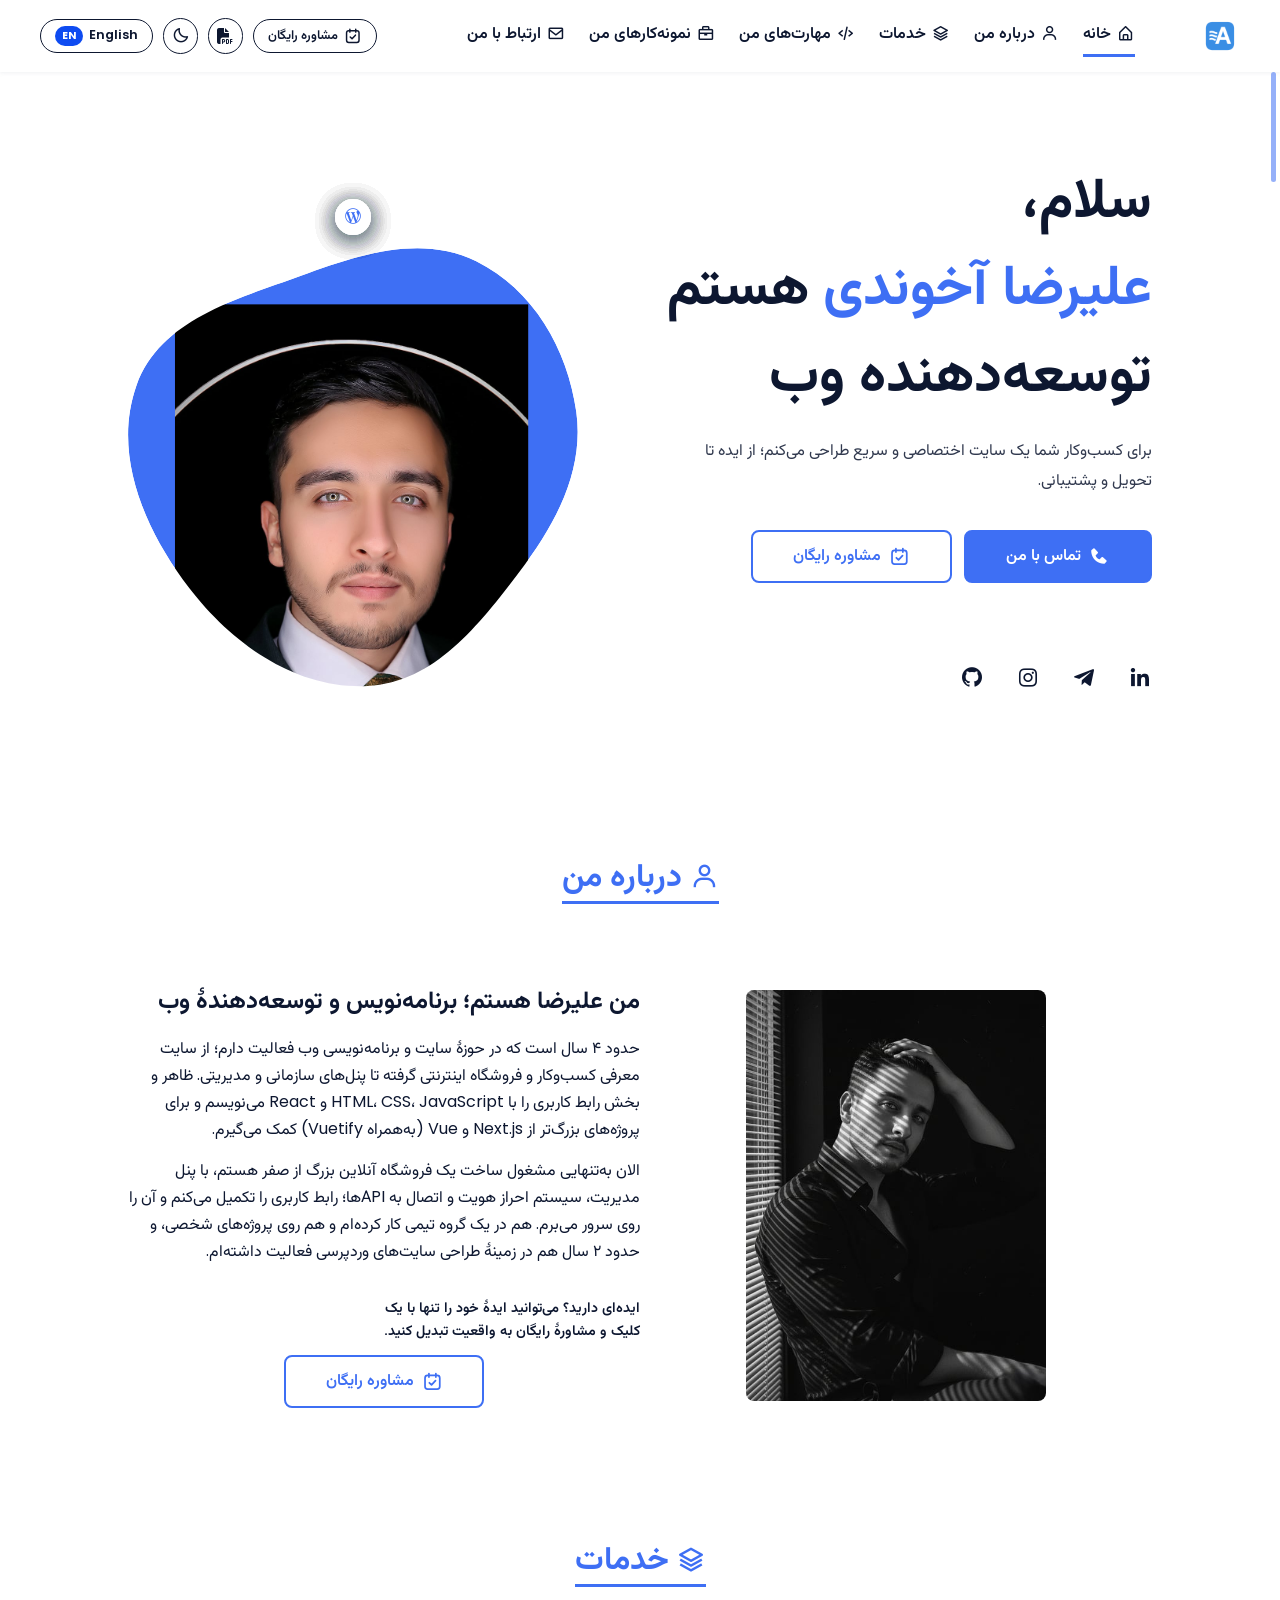
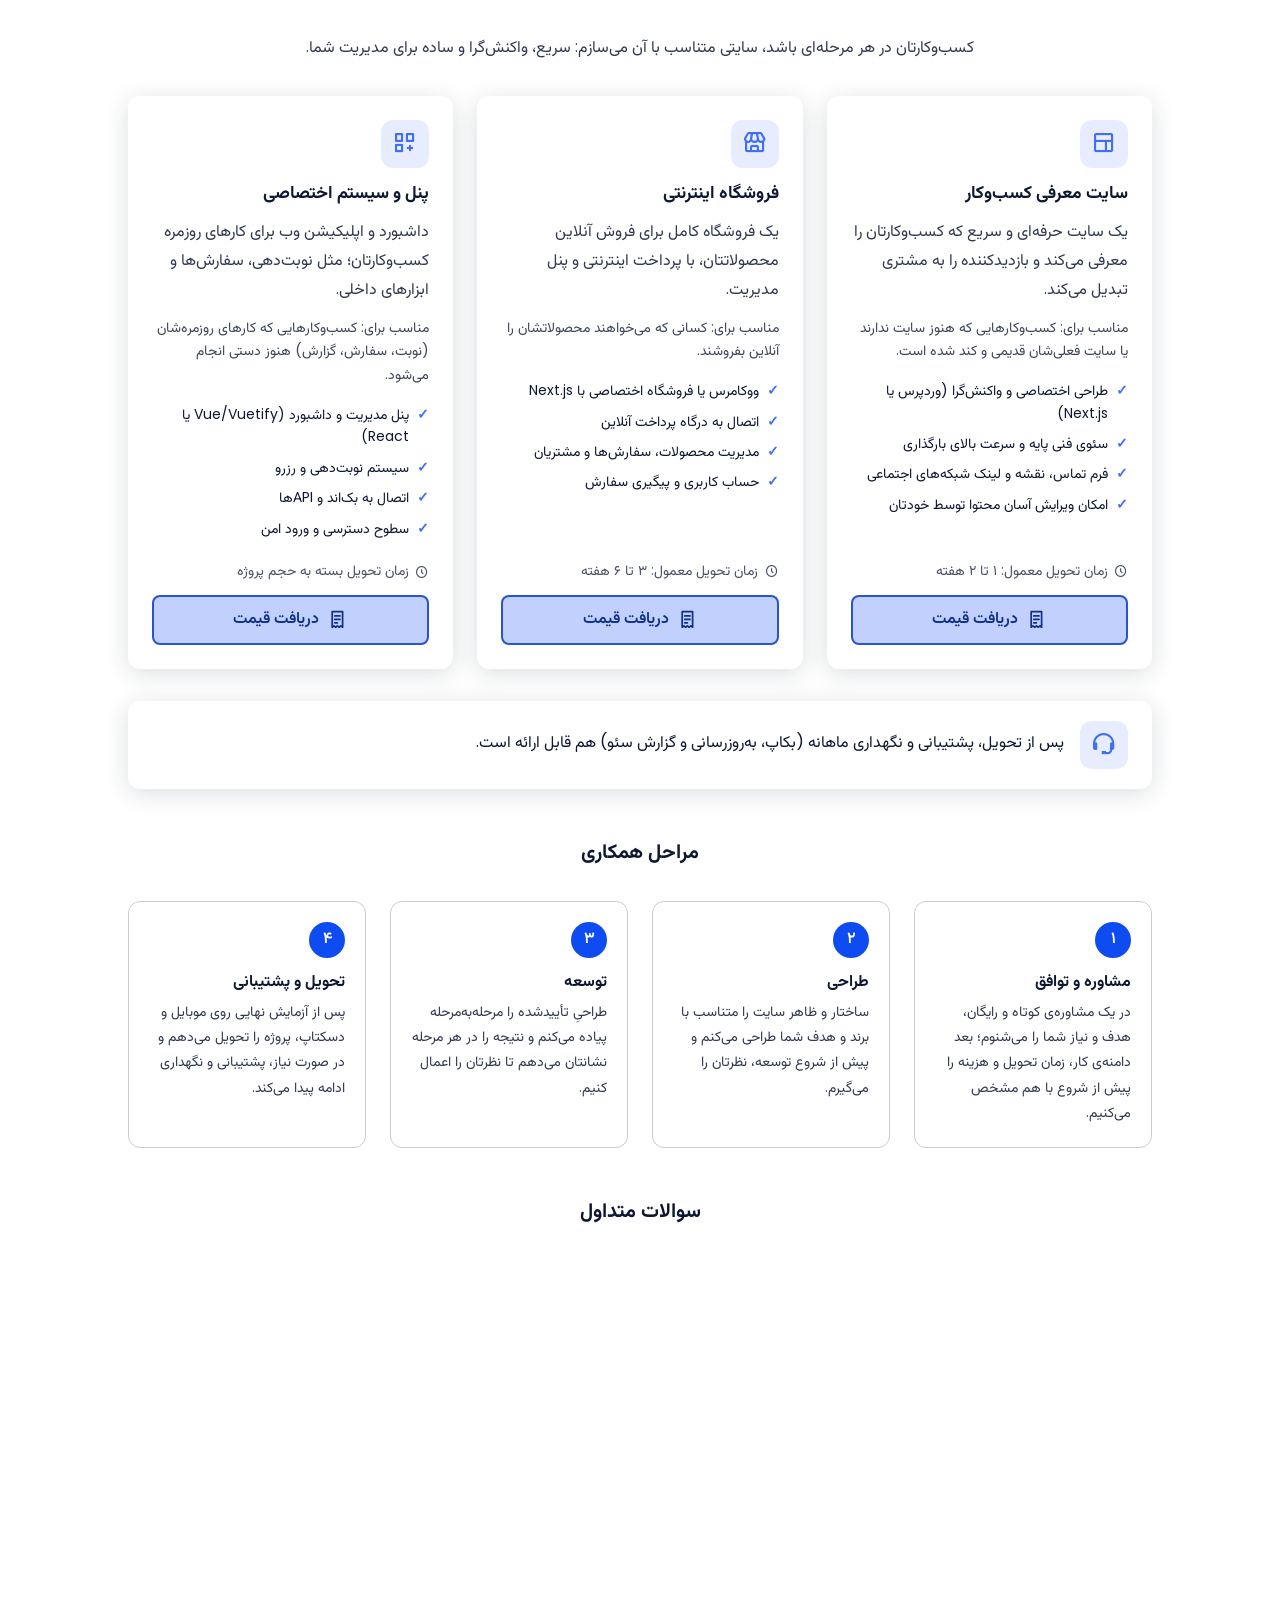
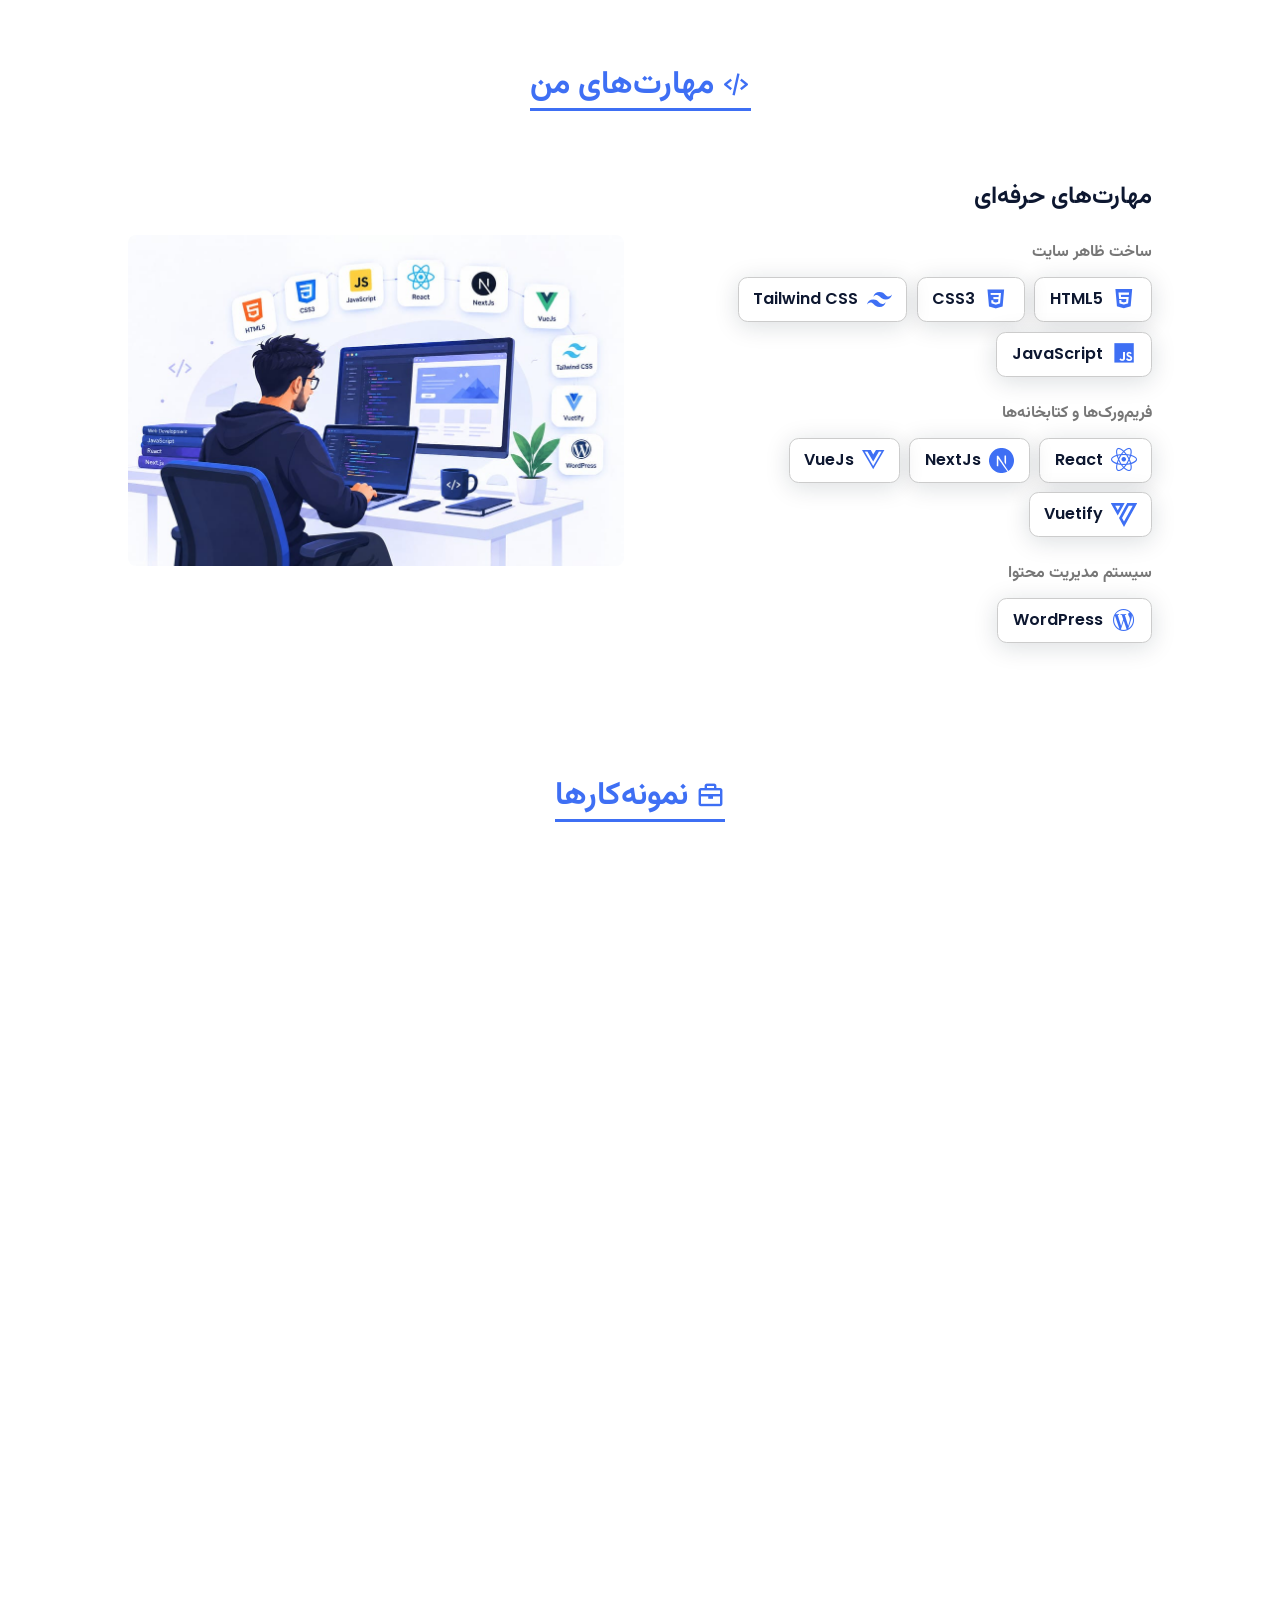
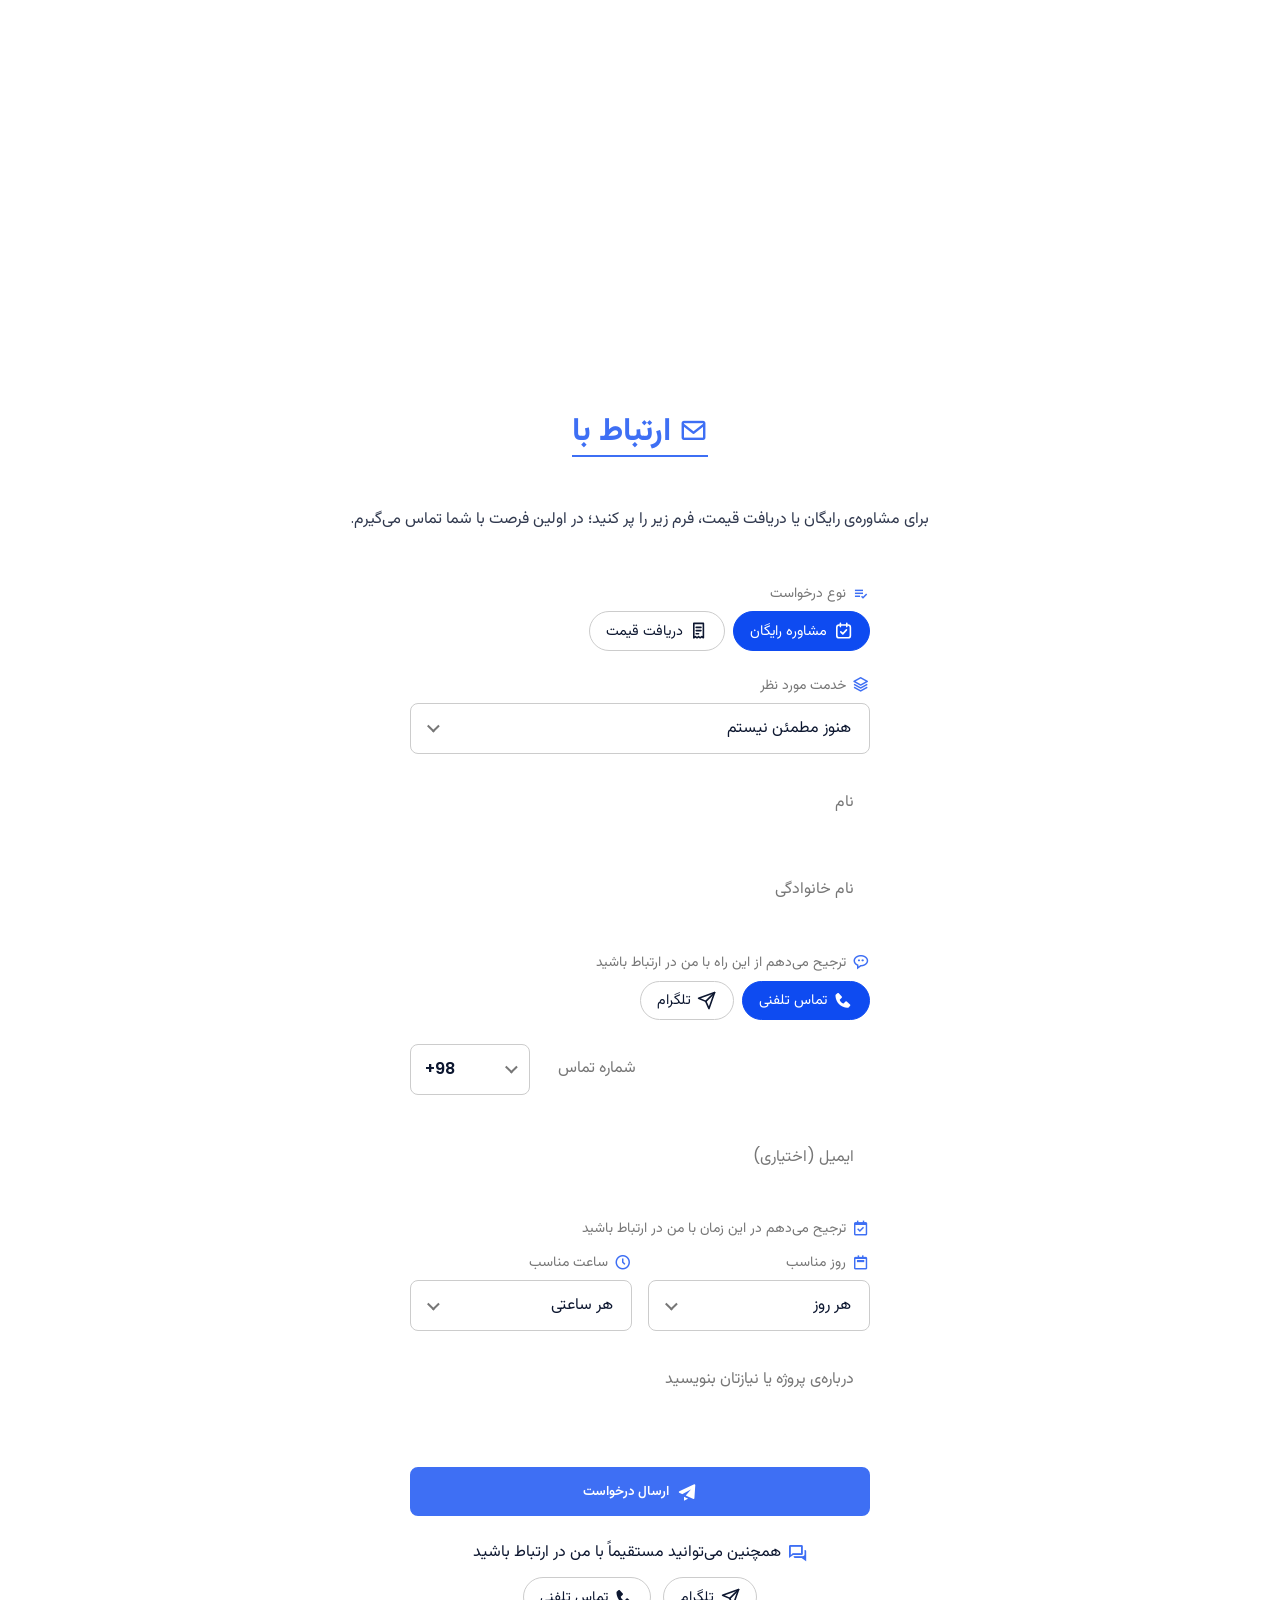
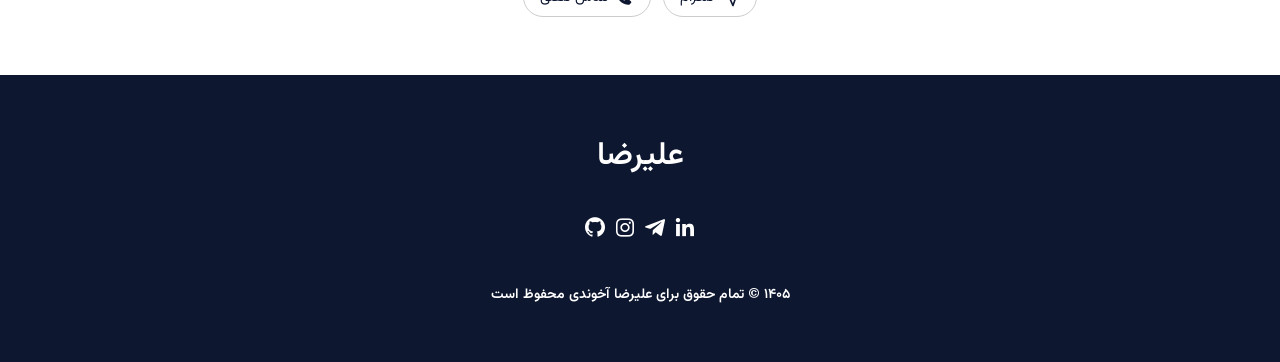
==== commit a0097c0e: "Improve search metadata and fit the hero on short screens Makes the site easier to find and better d" ====
--- a/index.html
+++ b/index.html
@@ -24,9 +24,9 @@
         })();
     </script>
 
-   <title>طراحی سایت و فروشگاه اینترنتی | علیرضا آخوندی</title>
+   <title>طراحی سایت علیرضا آخوندی | فروشگاه اینترنتی</title>
     <meta name="description"
-        content="علیرضا آخوندی، توسعه‌دهنده فرانت‌اند و فول‌استک. طراحی سایت معرفی، فروشگاه اینترنتی و پنل مدیریت اختصاصی برای کسب‌وکارهای کوچک با وردپرس، React، Next.js و Vue.js. مشاوره رایگان.">
+        content="طراحی سایت علیرضا آخوندی : سایت معرفی کسب‌وکار، فروشگاه اینترنتی و پنل مدیریت اختصاصی با وردپرس، React و Next.js. مشاوره رایگان.">
     <meta name="author" content="Alireza Akhoondi">
     <link rel="canonical" href="https://alirezaakhoondi.ir/">
 
@@ -35,17 +35,19 @@
     <meta property="og:url" content="https://alirezaakhoondi.ir/">
     <meta property="og:site_name" content="علیرضا آخوندی">
     <meta property="og:locale" content="fa_IR">
-    <meta property="og:title" content="طراحی سایت و فروشگاه اینترنتی | علیرضا آخوندی">
+    <meta property="og:title" content="طراحی سایت علیرضا آخوندی | فروشگاه اینترنتی">
     <meta property="og:description"
-        content="علیرضا آخوندی، توسعه‌دهنده فرانت‌اند و فول‌استک. طراحی سایت معرفی، فروشگاه اینترنتی و پنل مدیریت اختصاصی برای کسب‌وکارهای کوچک با وردپرس، React، Next.js و Vue.js. مشاوره رایگان.">
+        content="طراحی سایت علیرضا آخوندی : سایت معرفی کسب‌وکار، فروشگاه اینترنتی و پنل مدیریت اختصاصی با وردپرس، React و Next.js. مشاوره رایگان.">
     <meta property="og:image" content="https://alirezaakhoondi.ir/assets/img/perfil.jpg">
+    <meta property="og:image:alt" content="علیرضا آخوندی ، توسعه‌دهنده وب">
 
     <!-- Twitter Card -->
     <meta name="twitter:card" content="summary_large_image">
-    <meta name="twitter:title" content="طراحی سایت و فروشگاه اینترنتی | علیرضا آخوندی">
+    <meta name="twitter:title" content="طراحی سایت علیرضا آخوندی | فروشگاه اینترنتی">
     <meta name="twitter:description"
-        content="علیرضا آخوندی، توسعه‌دهنده فرانت‌اند و فول‌استک. طراحی سایت معرفی، فروشگاه اینترنتی و پنل مدیریت اختصاصی برای کسب‌وکارهای کوچک با وردپرس، React، Next.js و Vue.js. مشاوره رایگان.">
+        content="طراحی سایت علیرضا آخوندی : سایت معرفی کسب‌وکار، فروشگاه اینترنتی و پنل مدیریت اختصاصی با وردپرس، React و Next.js. مشاوره رایگان.">
     <meta name="twitter:image" content="https://alirezaakhoondi.ir/assets/img/perfil.jpg">
+    <meta name="twitter:image:alt" content="علیرضا آخوندی ، توسعه‌دهنده وب">
 
     <meta name="theme-color" content="#3e6ff4">
 
@@ -56,7 +58,7 @@
     <link rel="apple-touch-icon" sizes="180x180" href="assets/img/apple-touch-icon.png">
     <link rel="manifest" href="assets/site.webmanifest">
 
-    <link rel="stylesheet" href="assets/css/styles.css?v=38">
+    <link rel="stylesheet" href="assets/css/styles.css?v=39">
     <!-- آیکون‌فونت‌ها: میزبانی محلی (کنترل کامل روی کش و font-display) + بدون مسدودکردن رندر اولیه -->
     <link rel="preload" as="style" href="assets/css/boxicons.min.css" onload="this.onload=null;this.rel='stylesheet'">
     <link rel="preload" as="style" href="assets/css/fontawesome.min.css"
@@ -66,23 +68,37 @@
         <link rel="stylesheet" href="assets/css/fontawesome.min.css">
     </noscript>
 
-    <!-- Structured data for search engines -->
+    <!-- Structured data for search engines: the person and the website, with both spellings of the name -->
     <script type="application/ld+json">
         {
           "@context": "https://schema.org",
-          "@type": "Person",
-          "name": "Alireza Akhoondi",
-          "alternateName": "علیرضا آخوندی",
-          "url": "https://alirezaakhoondi.ir/",
-          "image": "https://alirezaakhoondi.ir/assets/img/perfil.jpg",
-          "jobTitle": "Front-End Developer",
-          "sameAs": [
-            "https://www.linkedin.com/in/alireza-akhoondi-dev",
-            "https://github.com/AlirezaAk2001",
-            "https://instagram.com/alireza_egn",
-            "https://t.me/alireza_egn"
-          ],
-          "knowsAbout": ["HTML", "CSS", "JavaScript", "React", "Vue.js", "Next.js", "Tailwind CSS", "Vuetify"]
+          "@graph": [
+            {
+              "@type": "Person",
+              "@id": "https://alirezaakhoondi.ir/#person",
+              "name": "Alireza Akhoondi",
+              "alternateName": ["علیرضا آخوندی", "alirezaakhoondi"],
+              "url": "https://alirezaakhoondi.ir/",
+              "image": "https://alirezaakhoondi.ir/assets/img/perfil.jpg",
+              "jobTitle": "Front-End Developer",
+              "sameAs": [
+                "https://www.linkedin.com/in/alireza-akhoondi-dev",
+                "https://github.com/AlirezaAk2001",
+                "https://instagram.com/alireza_egn",
+                "https://t.me/alireza_egn"
+              ],
+              "knowsAbout": ["HTML", "CSS", "JavaScript", "React", "Vue.js", "Next.js", "Tailwind CSS", "Vuetify"]
+            },
+            {
+              "@type": "WebSite",
+              "@id": "https://alirezaakhoondi.ir/#website",
+              "url": "https://alirezaakhoondi.ir/",
+              "name": "علیرضا آخوندی",
+              "alternateName": ["Alireza Akhoondi", "alirezaakhoondi.ir"],
+              "inLanguage": ["fa", "en"],
+              "publisher": { "@id": "https://alirezaakhoondi.ir/#person" }
+            }
+          ]
         }
         </script>
 </head>
@@ -147,7 +163,7 @@
         <!--===== HOME =====-->
         <section class="home bd-grid" id="home">
             <div class="home__data" style="cursor: default;">
-                <h1 class="home__title" data-i18n="home_title">سلام،<br><span class="home__title-color">علیرضا</span> هستم<br>توسعه‌دهنده وب</h1>
+                <h1 class="home__title" data-i18n="home_title">سلام،<br><span class="home__title-color">علیرضا آخوندی</span> هستم<br>توسعه‌دهنده وب</h1>
                 <p class="home__subtitle" data-i18n="home_subtitle">برای کسب‌وکار شما یک سایت اختصاصی و سریع طراحی می‌کنم؛ از ایده تا تحویل و پشتیبانی.</p>
                 <div class="home__cta">
                     <a href="tel:+989024009061" class="btn btn-call flag-button">
@@ -605,7 +621,7 @@
     <!--===== SCROLL REVEAL =====-->
     <script src="assets/js/vendor/scrollreveal.min.js"></script>
     <!--===== MAIN JS =====-->
-    <script src="assets/js/main.js?v=24"></script>
+    <script src="assets/js/main.js?v=27"></script>
 </body>
 
 </html>
--- a/assets/css/styles.css
+++ b/assets/css/styles.css
@@ -470,6 +470,12 @@
   color: var(--first-color);
 }
 
+/* اسم کامل انگلیسی («Alireza Akhoondi») بلندتر از ستون متن است؛ با این اندازه‌ی کمی کوچک‌تر در یک خط می‌ماند و تیتر
+   سه خطی می‌ماند (روی موبایل --big-font-size از این کوچک‌تر است و تغییری نمی‌کند) */
+html[lang="en"] .home__title {
+  font-size: min(var(--big-font-size), 3.05rem);
+}
+
 .home__social {
   display: flex;
   flex-direction: column;
@@ -3833,3 +3839,20 @@
   display: block;
   margin-bottom: 0;
 }
+
+/* ==================== هیرو روی صفحه‌های کم‌ارتفاع ====================
+   ارتفاع هیرو از محتوا می‌آید (نه از ارتفاع پنجره). روی نمایشگرهای ۱۰۸۰ با مقیاس ۱۲۵٪ (ارتفاع واقعیِ حدود ۶۶۰px) عکس، آیکون‌های
+   دورش و آیکون‌های شبکه‌های اجتماعی زیر لبه‌ی صفحه می‌افتادند و قبل از اسکرول «بریده» دیده می‌شدند. فقط روی دسکتاپ‌های کم‌ارتفاع
+   فاصله‌ی بالا، فاصله‌ی ردیف‌ها و فاصله‌ی خطوط تیتر فشرده می‌شود؛ روی صفحه‌های بلند هیچ چیز عوض نمی‌شود */
+@media screen and (min-width: 992px) and (max-height: 800px) {
+  /* فاصله‌ی بالا با ارتفاع پنجره کم می‌شود (۸۰۰px ← ۱۶۰px مثل قبل، ۶۶۳px ← حدود ۱۳۳px) ولی هیچ‌وقت زیر ۱۰۴px نمی‌رود تا تیتر
+     و آیکون‌های دور عکس زیر هدر ثابت (۷۲px) نروند؛ فاصله‌ی ردیف تیتر تا آیکون‌های شبکه‌های اجتماعی هم از ۵rem به ۳rem می‌رسد */
+  .home {
+    padding-top: clamp(6.5rem, 20vh, 10rem);
+    row-gap: 3rem;
+  }
+
+  .home__title {
+    line-height: 1.2;
+  }
+}
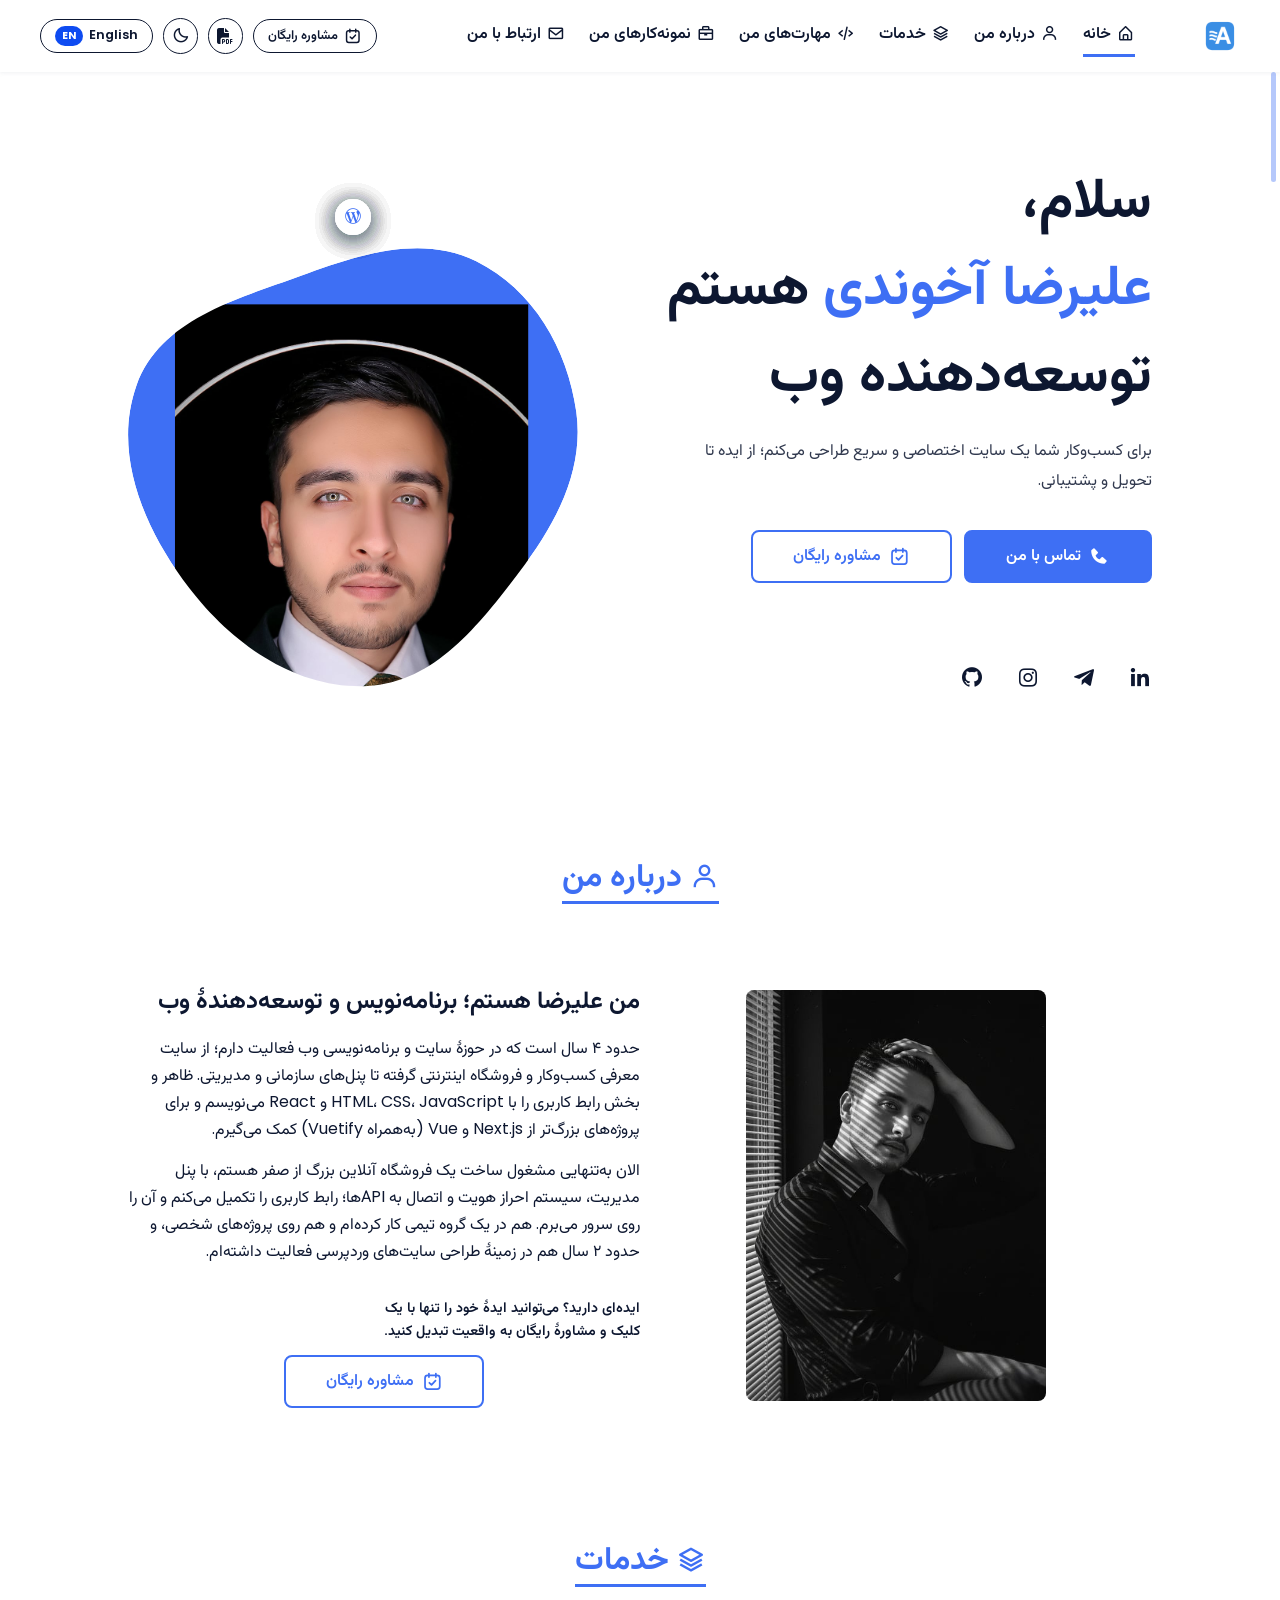
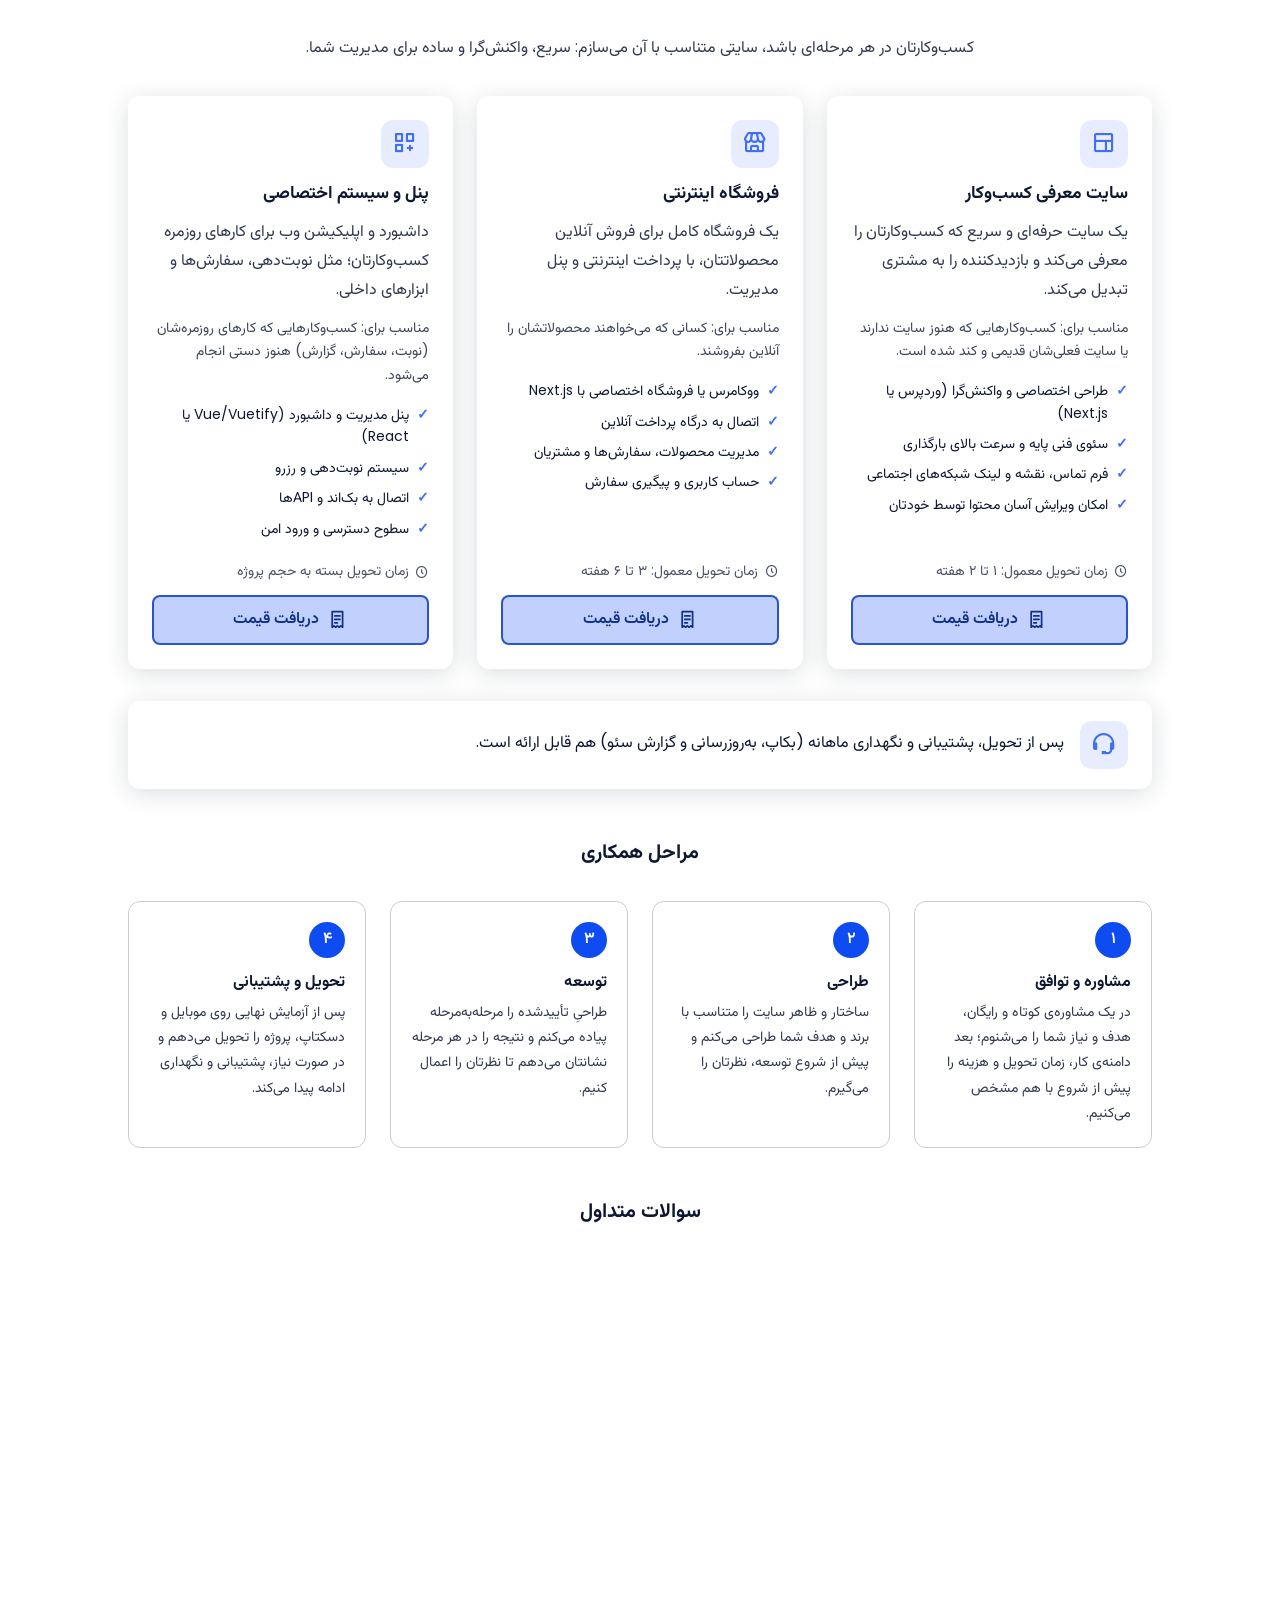
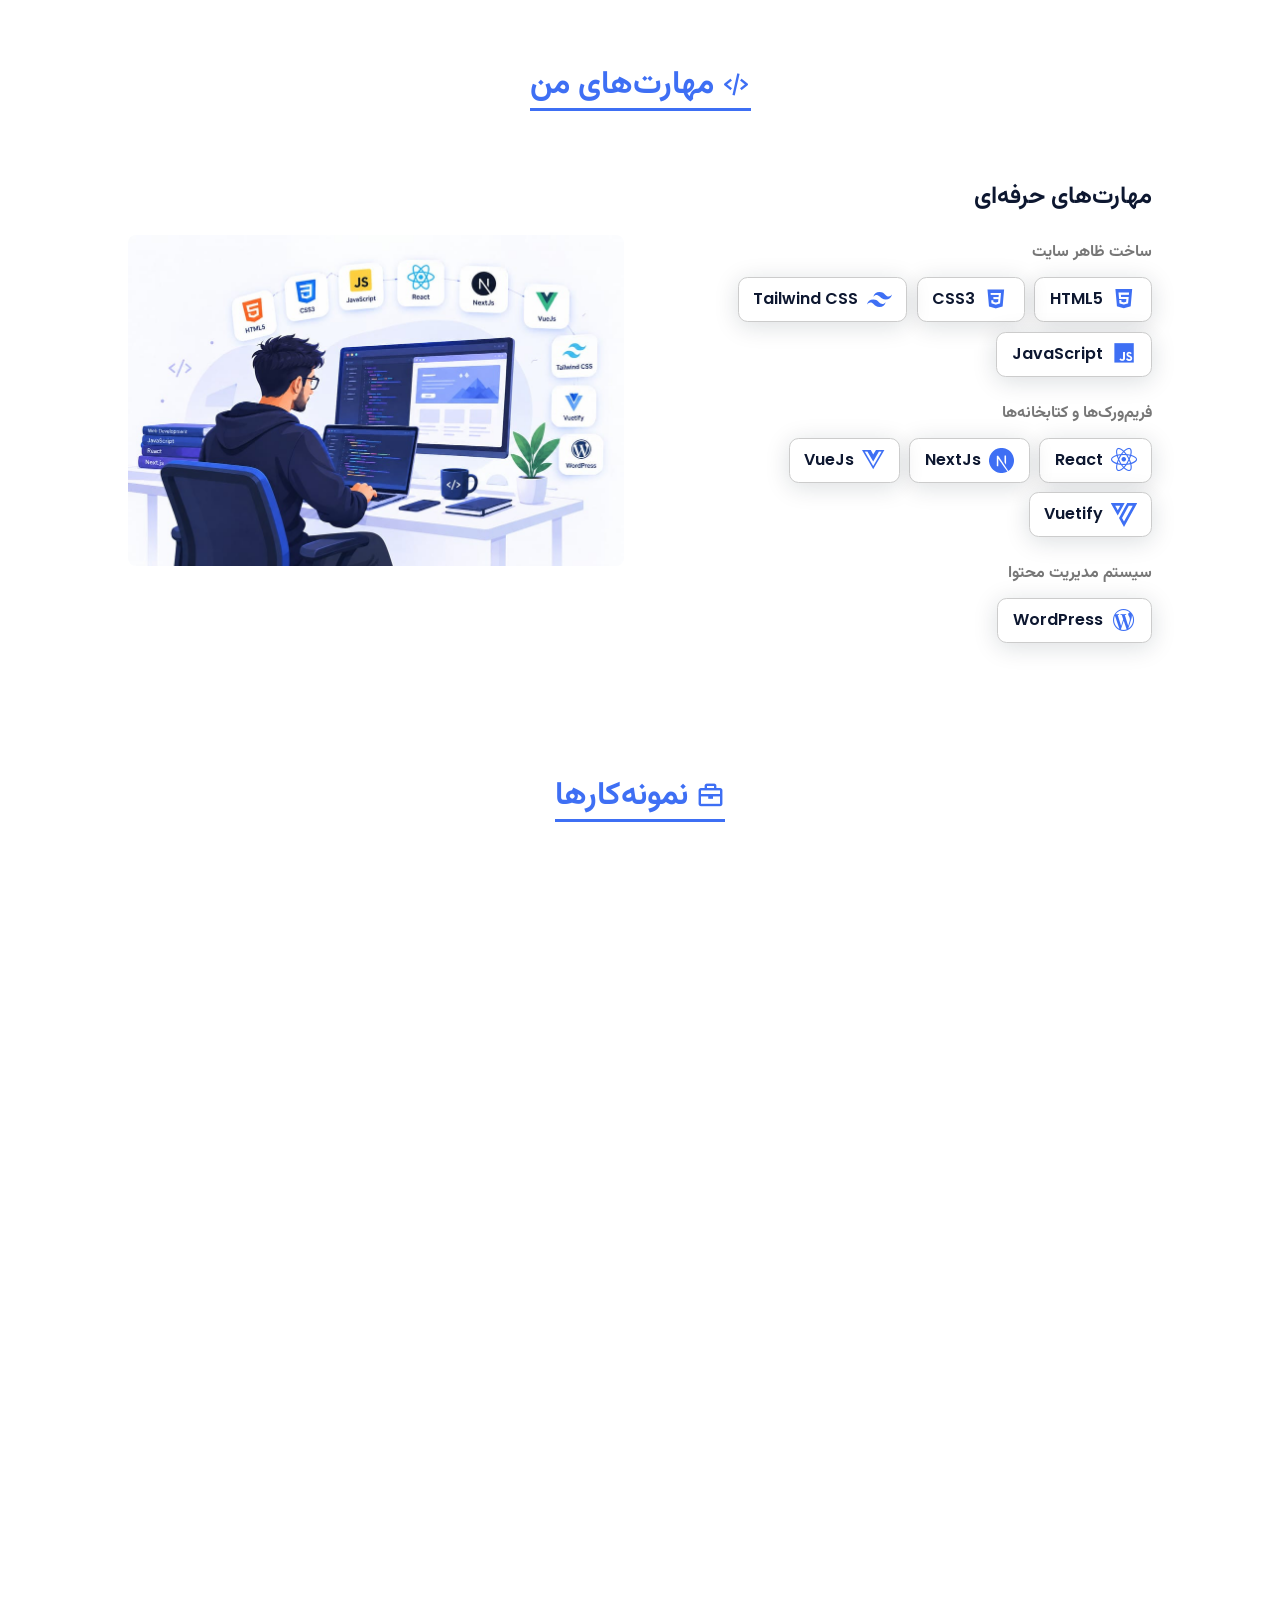
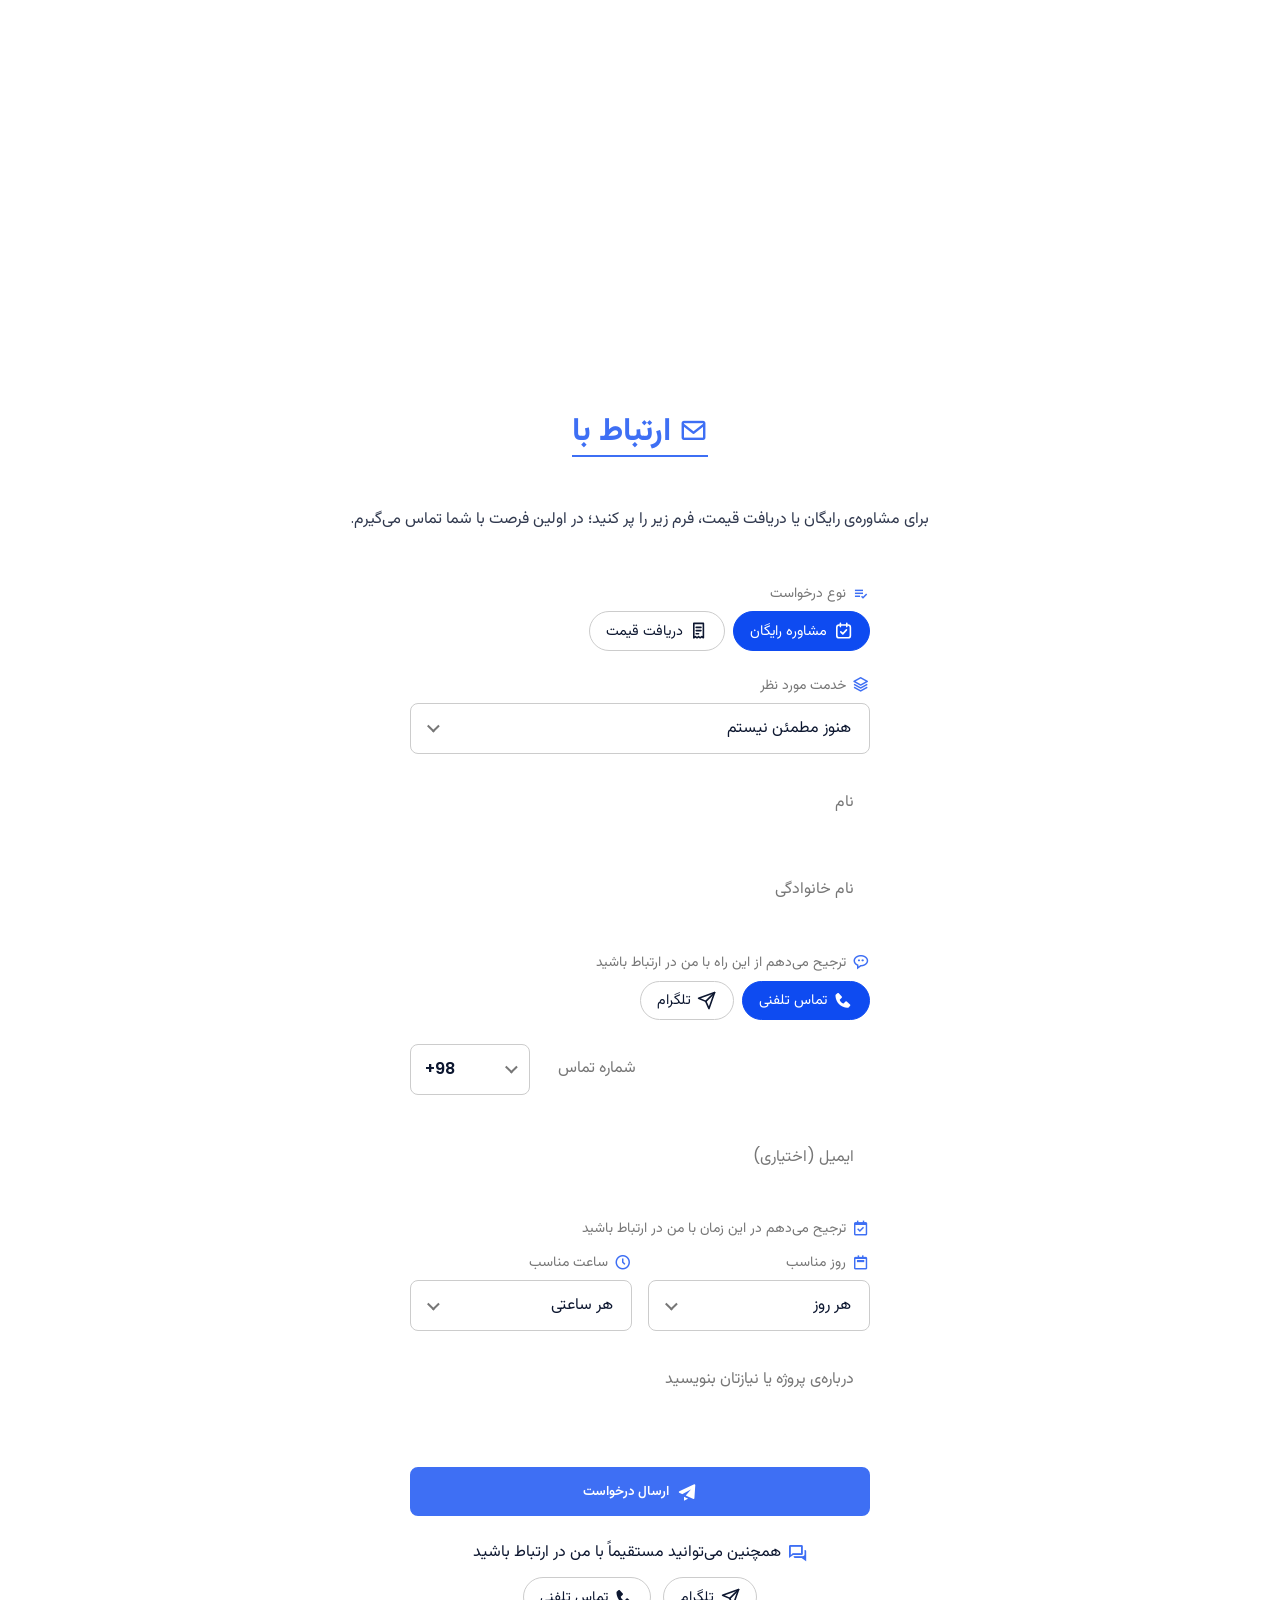
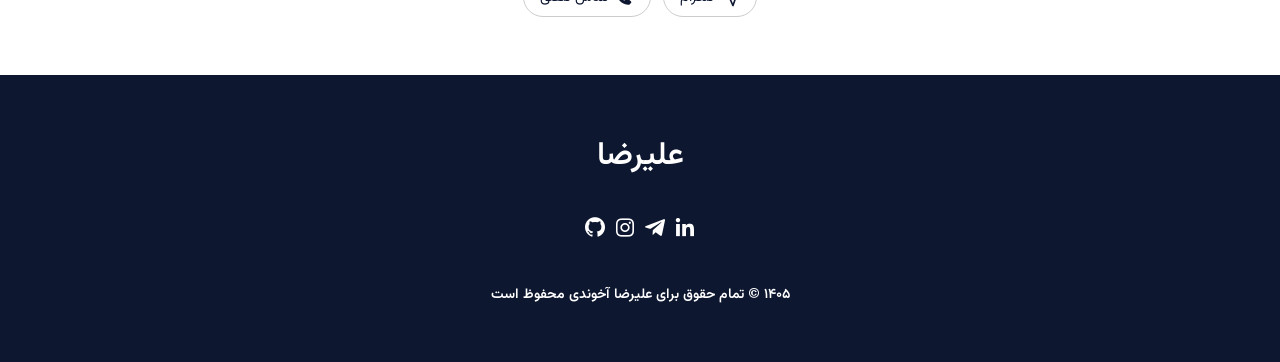
==== commit 68f0cf11: "edit" ====
--- a/index.html
+++ b/index.html
@@ -24,7 +24,108 @@
         })();
     </script>
 
-   <title>طراحی سایت علیرضا آخوندی | فروشگاه اینترنتی</title>
+    <!-- ایمنی در برابر خطای گذرای CDN (مثلاً ۵۰۴ یا کندیِ چند ثانیه‌ای وقتی کش لبه سرد است):
+         ۱) هر فایل ناموفق (CSS، اسکریپت، عکس، فونت) حداکثر ۲ بار دیگر با پارامتر جدید گرفته می‌شه؛
+         ۲) فونت زبان فعلی از همین‌جا پیش‌بارگذاری می‌شه تا منتظر رسیدن CSS نمی‌مونه (یک مرحله از زنجیره‌ی HTML ← CSS ← فونت کم می‌شه) -->
+    <script>
+        (function () {
+            var MAX_TRIES = 2;
+            var tries = {};
+
+            function base(url) {
+                return url.replace(/([?&])r=\d+(&|$)/, '$1').replace(/[?&]$/, '');
+            }
+            function bust(url, n) {
+                var b = base(url);
+                return b + (b.indexOf('?') > -1 ? '&' : '?') + 'r=' + n;
+            }
+
+            // خطای بارگذاری فایل روی خودِ المان می‌افته و bubble نمی‌شه؛ برای همین در فاز capture روی window گوش می‌دیم
+            window.addEventListener('error', function (e) {
+                var el = e.target;
+                if (!el || !el.tagName) return; // خطای معمولی جاوااسکریپت، نه خطای فایل
+                var tag = el.tagName.toLowerCase();
+                var url;
+                if (tag === 'link' && (el.rel === 'stylesheet' || (el.rel === 'preload' && el.as === 'style'))) url = el.href;
+                else if ((tag === 'script' || tag === 'img') && el.src) url = el.src;
+                else if (tag === 'image' && el.getAttribute('href')) url = new URL(el.getAttribute('href'), document.baseURI).href;
+                else return;
+
+                var key = base(url);
+                var n = (tries[key] || 0) + 1;
+                if (n > MAX_TRIES) return;
+                tries[key] = n;
+                var next = bust(url, n);
+
+                setTimeout(function () {
+                    if (tag === 'link') {
+                        var copy = el.cloneNode(false); // onload/rel/as همراهش کپی می‌شه
+                        copy.href = next;
+                        if (el.parentNode) {
+                            el.parentNode.insertBefore(copy, el);
+                            el.parentNode.removeChild(el);
+                        }
+                    } else if (tag === 'script') {
+                        var s = document.createElement('script');
+                        s.src = next;
+                        s.async = false;
+                        document.head.appendChild(s);
+                    } else if (tag === 'image') {
+                        el.setAttribute('href', next);
+                    } else {
+                        el.src = next;
+                    }
+                }, n * 1000);
+            }, true);
+
+            // فونت‌ها از داخل CSS لود می‌شن و خطاشون روی window نمی‌رسه؛ فایلشون رو خودمون با FontFace دوباره می‌گیریم
+            function fontFile(family, weight) {
+                if (family === 'boxicons') return 'assets/fonts/boxicons.woff2';
+                if (family === 'Vazirmatn') return 'assets/fonts/vazirmatn-var.woff2';
+                if (family === 'Poppins') return 'assets/fonts/poppins-' + weight + '.woff2';
+                if (family === 'Font Awesome 6 Brands') return 'assets/webfonts/fa-brands-400.woff2';
+                if (family === 'Font Awesome 6 Free') return 'assets/webfonts/' + (weight === '900' ? 'fa-solid-900' : 'fa-regular-400') + '.woff2';
+                return null;
+            }
+            function retryFont(family, file, desc, n) {
+                if (n > MAX_TRIES) return;
+                setTimeout(function () {
+                    var face = new FontFace(family, 'url(' + bust(file, n) + ') format("woff2")', desc);
+                    face.load().then(function () {
+                        document.fonts.add(face);
+                    }, function () {
+                        retryFont(family, file, desc, n + 1);
+                    });
+                }, n * 1000);
+            }
+            if (window.FontFace && document.fonts && document.fonts.addEventListener) {
+                document.fonts.addEventListener('loadingerror', function (e) {
+                    (e.fontfaces || []).forEach(function (f) {
+                        var family = f.family.replace(/["']/g, '');
+                        var file = fontFile(family, f.weight);
+                        if (file) retryFont(family, file, { weight: f.weight, style: f.style }, 1);
+                    });
+                });
+            }
+
+            // فونت متن زبان فعلی (فارسی: وزیرمتن، انگلیسی: پاپینز) همین‌جا شروع به دانلود می‌کنه
+            var files = document.documentElement.lang === 'en' ? ['poppins-400', 'poppins-600', 'poppins-700'] : ['vazirmatn-var'];
+            for (var i = 0; i < files.length; i++) {
+                var link = document.createElement('link');
+                link.rel = 'preload';
+                link.as = 'font';
+                link.type = 'font/woff2';
+                link.crossOrigin = 'anonymous';
+                link.href = 'assets/fonts/' + files[i] + '.woff2';
+                document.head.appendChild(link);
+            }
+        })();
+    </script>
+    <!-- فونت آیکون‌ها و عکس هیرو هم از ابتدا شروع به دانلود می‌شن (نه بعد از رسیدن CSS یا رسیدن به تگ SVG) -->
+    <link rel="preload" as="font" type="font/woff2" href="assets/fonts/boxicons.woff2" crossorigin>
+    <link rel="preload" as="image" href="assets/img/perfil.jpg" fetchpriority="high">
+
+   <title>طراحی سایت علیرضا آخوندی</title>
     <meta name="description"
         content="طراحی سایت علیرضا آخوندی : سایت معرفی کسب‌وکار، فروشگاه اینترنتی و پنل مدیریت اختصاصی با وردپرس، React و Next.js. مشاوره رایگان.">
     <meta name="author" content="Alireza Akhoondi">
@@ -621,7 +722,7 @@
     <!--===== SCROLL REVEAL =====-->
     <script src="assets/js/vendor/scrollreveal.min.js"></script>
     <!--===== MAIN JS =====-->
-    <script src="assets/js/main.js?v=27"></script>
+    <script src="assets/js/main.js?v=28"></script>
 </body>
 
 </html>
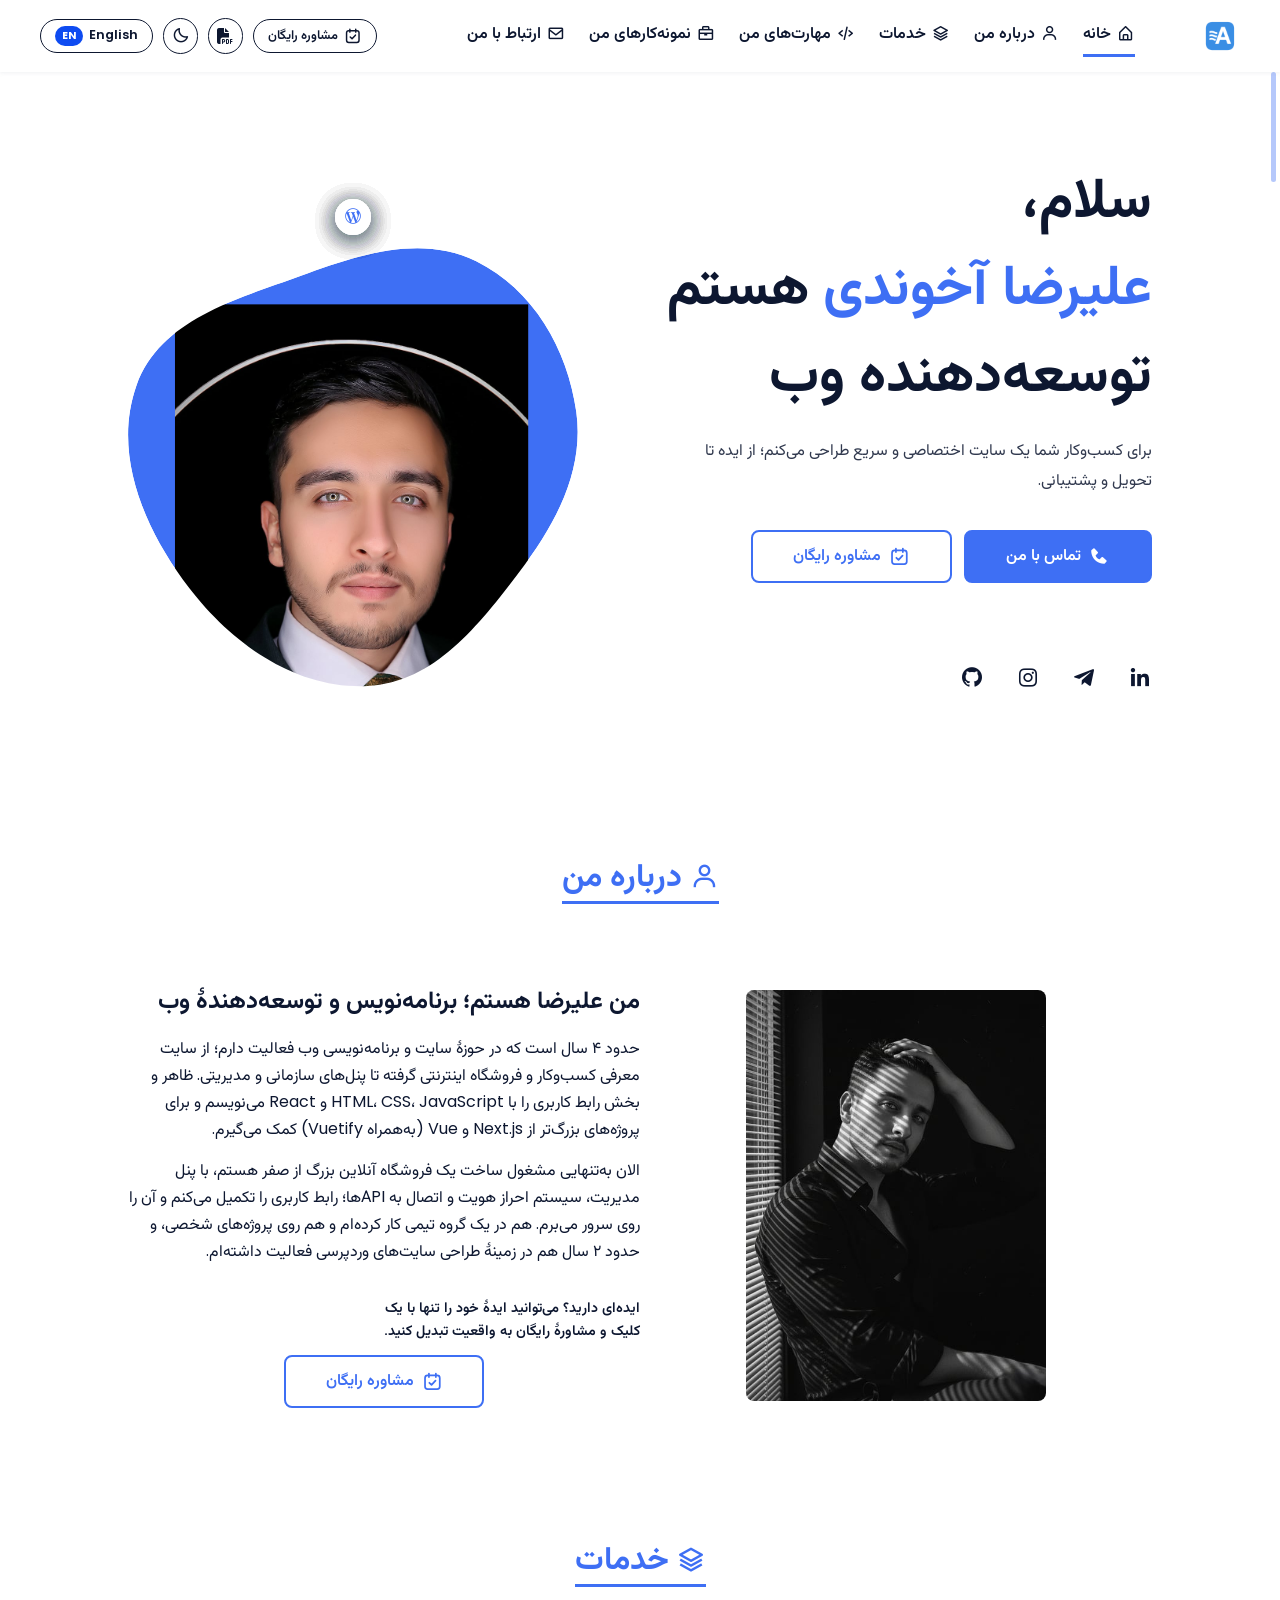
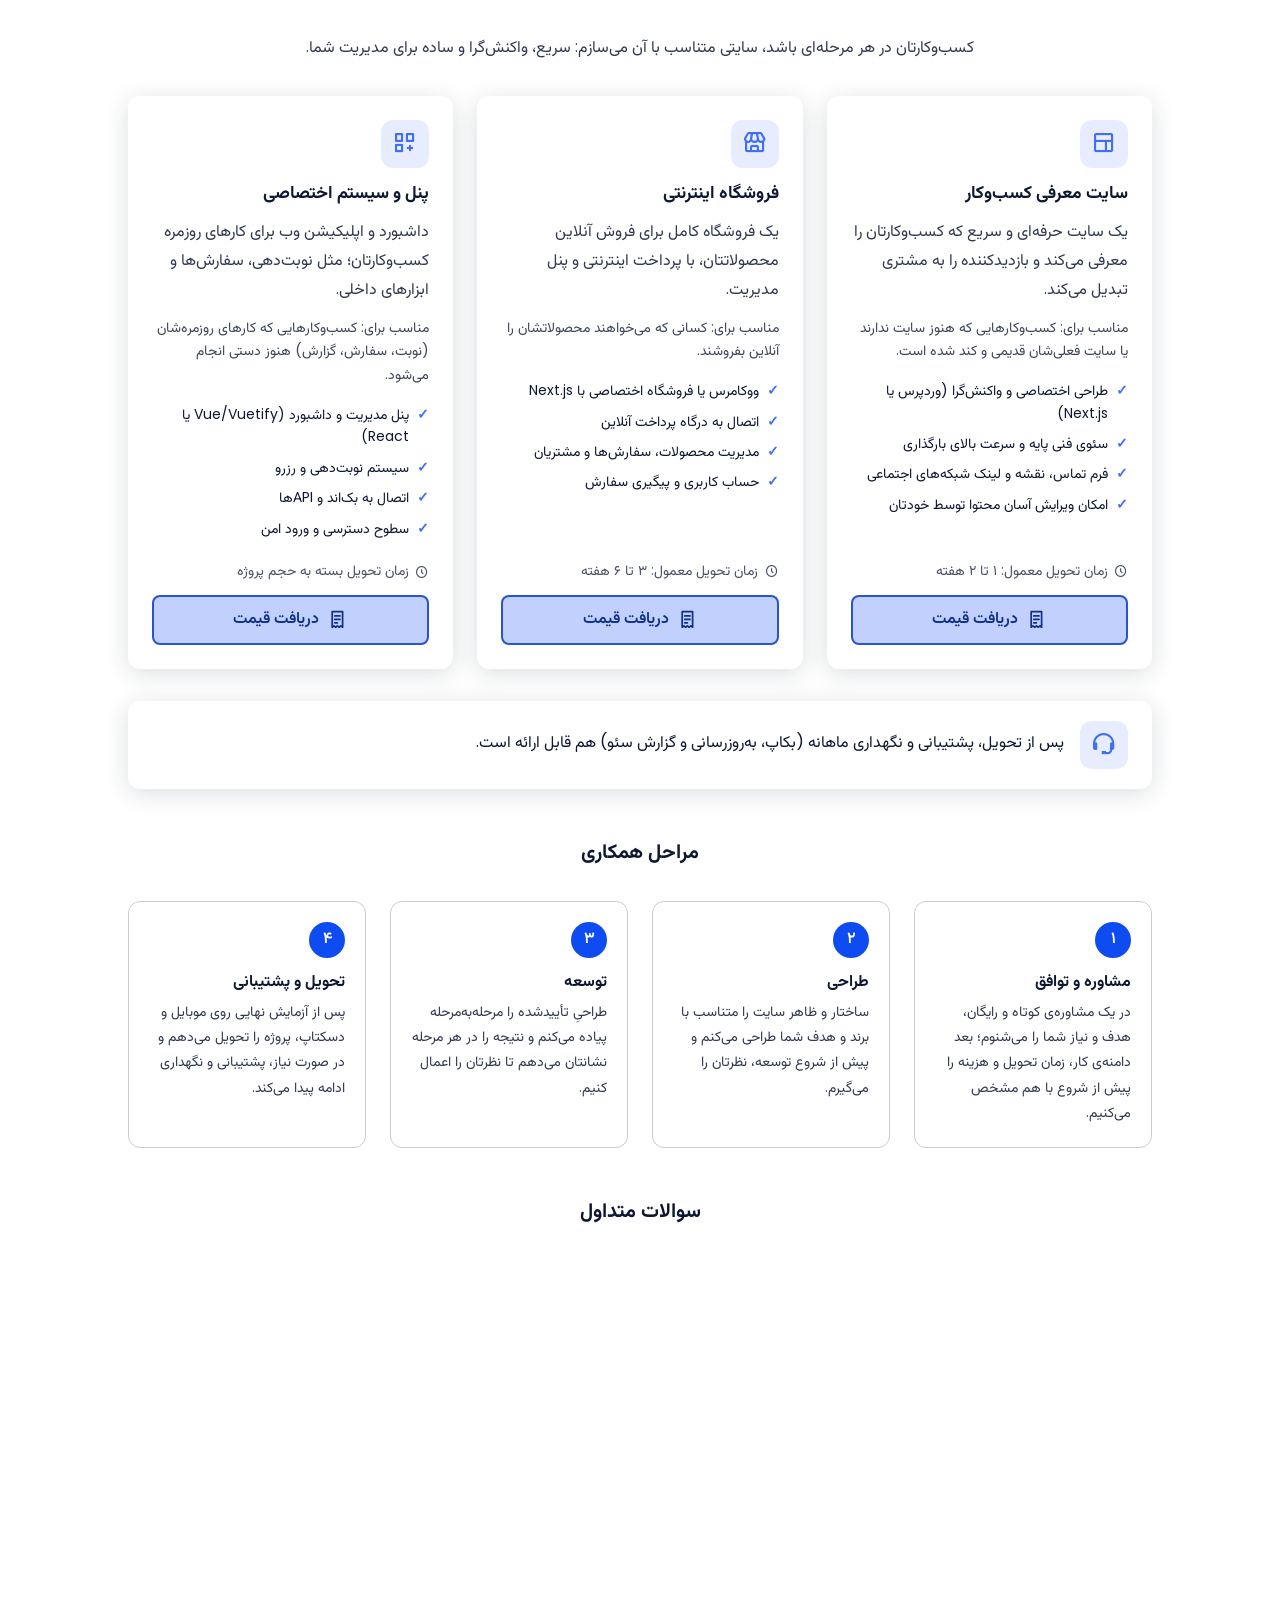
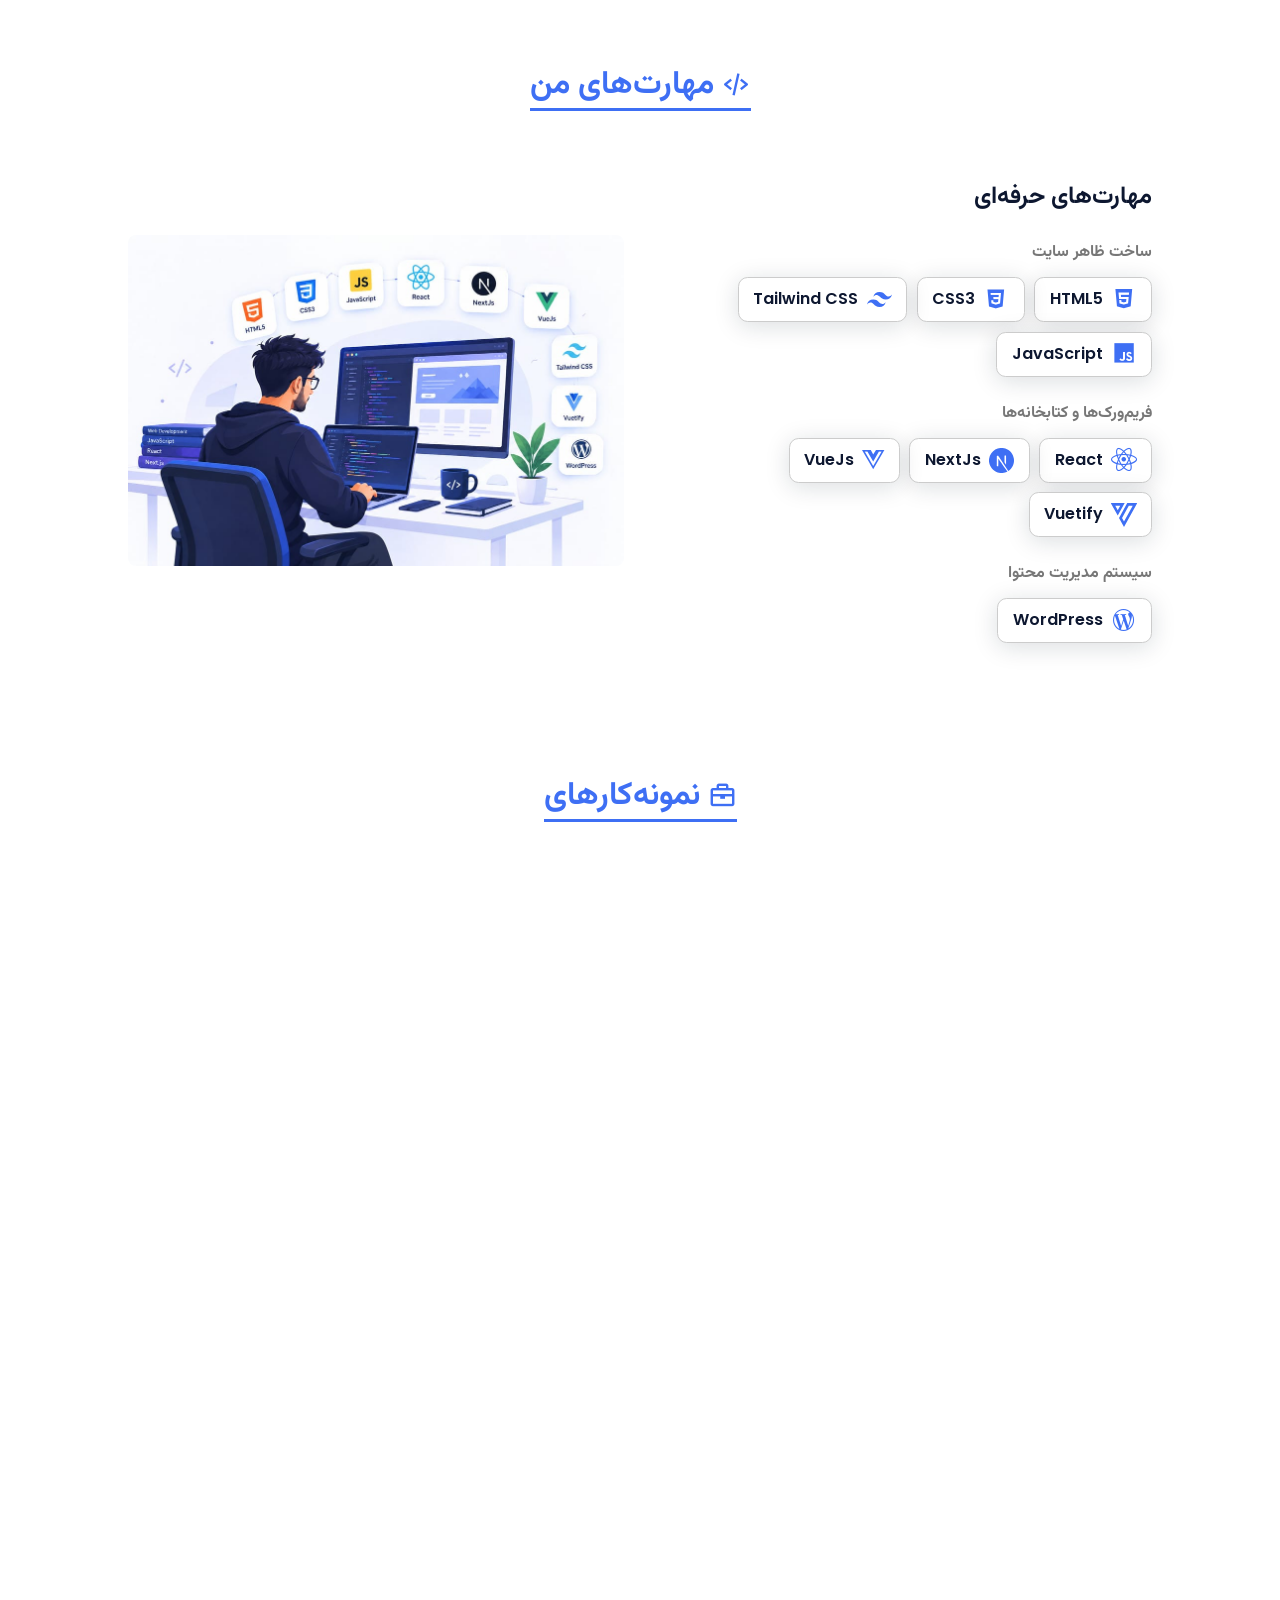
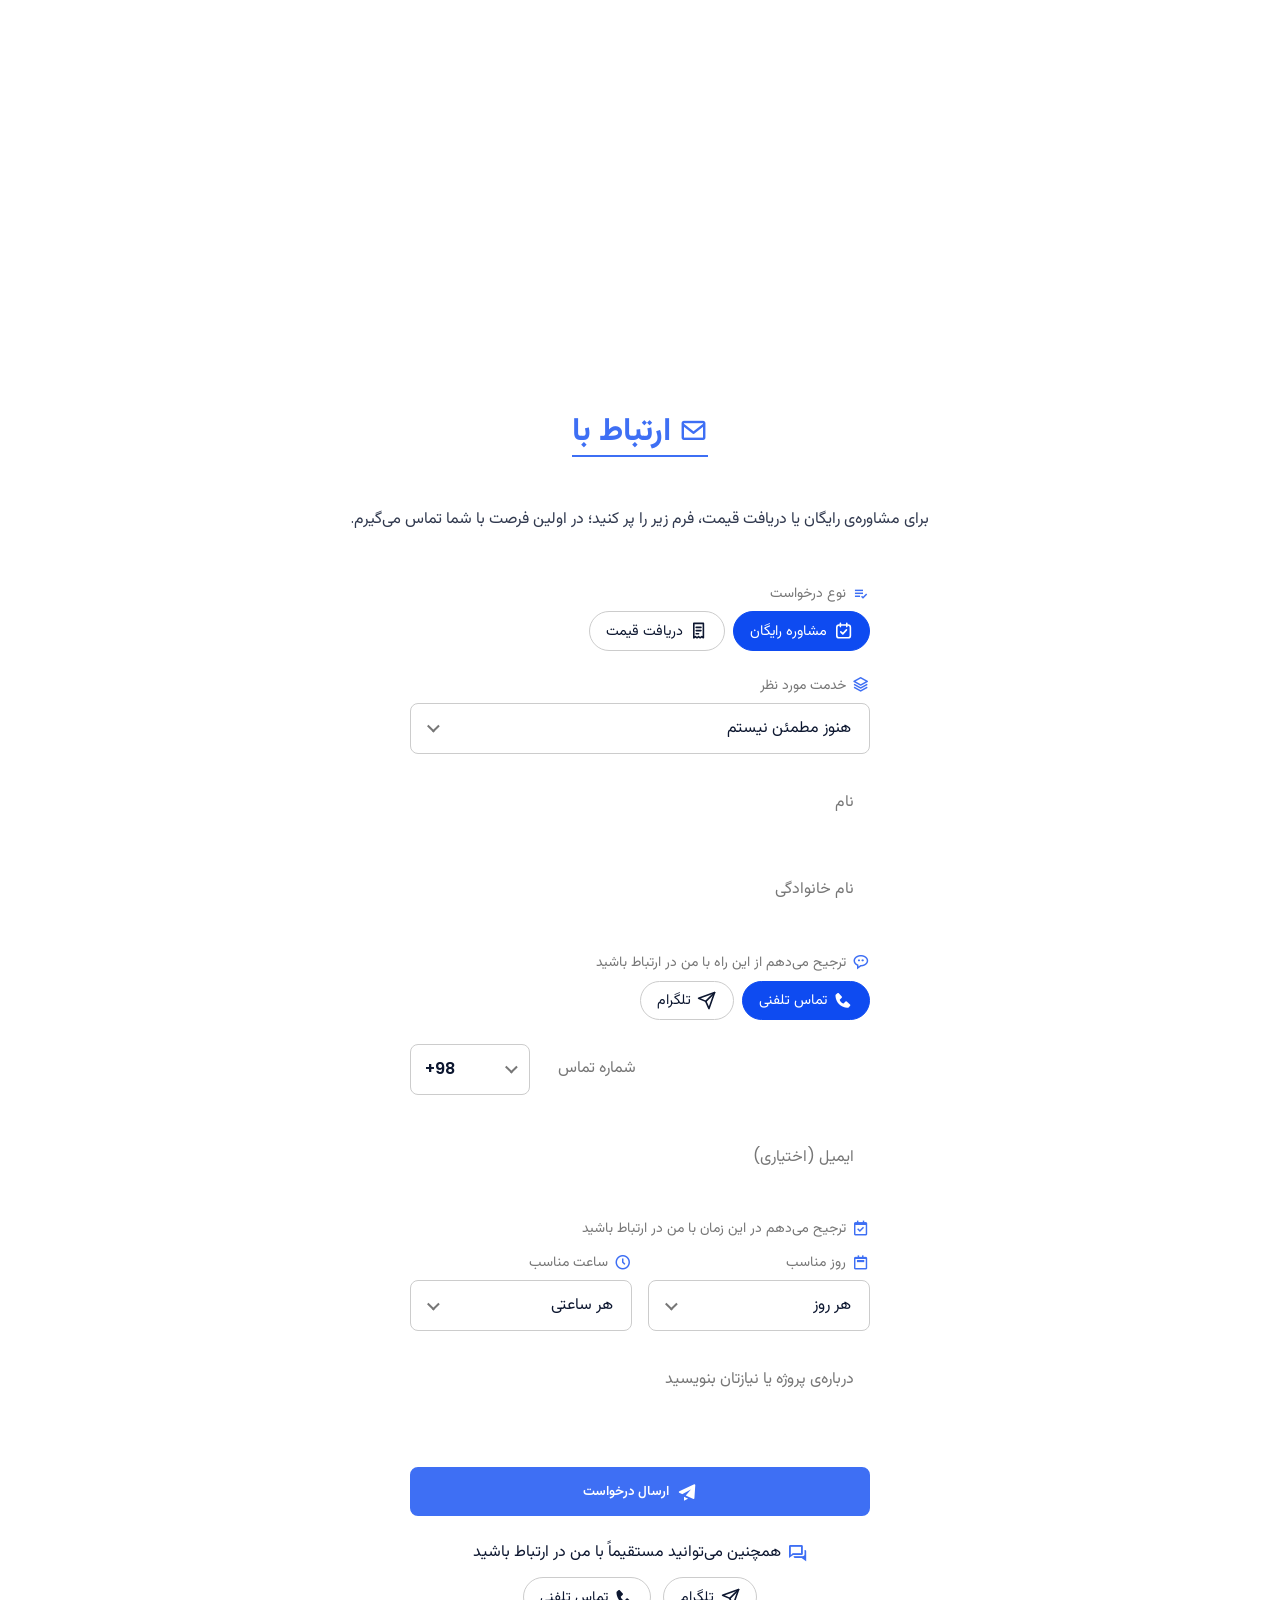
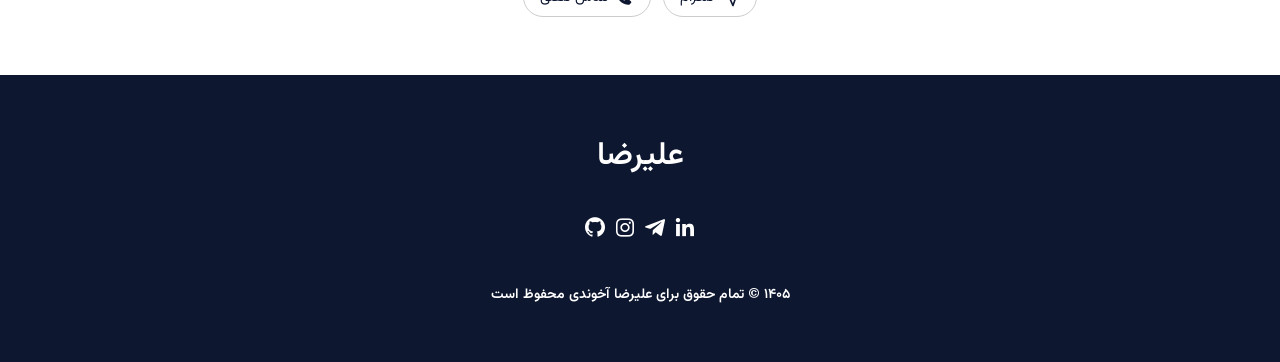
==== commit 976b0eac: "Edit meta tags" ====
--- a/index.html
+++ b/index.html
@@ -136,7 +136,7 @@
     <meta property="og:url" content="https://alirezaakhoondi.ir/">
     <meta property="og:site_name" content="علیرضا آخوندی">
     <meta property="og:locale" content="fa_IR">
-    <meta property="og:title" content="طراحی سایت علیرضا آخوندی | فروشگاه اینترنتی">
+    <meta property="og:title" content="طراحی سایت علیرضا آخوندی">
     <meta property="og:description"
         content="طراحی سایت علیرضا آخوندی : سایت معرفی کسب‌وکار، فروشگاه اینترنتی و پنل مدیریت اختصاصی با وردپرس، React و Next.js. مشاوره رایگان.">
     <meta property="og:image" content="https://alirezaakhoondi.ir/assets/img/perfil.jpg">
@@ -144,7 +144,7 @@
 
     <!-- Twitter Card -->
     <meta name="twitter:card" content="summary_large_image">
-    <meta name="twitter:title" content="طراحی سایت علیرضا آخوندی | فروشگاه اینترنتی">
+    <meta name="twitter:title" content="طراحی سایت علیرضا آخوندی">
     <meta name="twitter:description"
         content="طراحی سایت علیرضا آخوندی : سایت معرفی کسب‌وکار، فروشگاه اینترنتی و پنل مدیریت اختصاصی با وردپرس، React و Next.js. مشاوره رایگان.">
     <meta name="twitter:image" content="https://alirezaakhoondi.ir/assets/img/perfil.jpg">
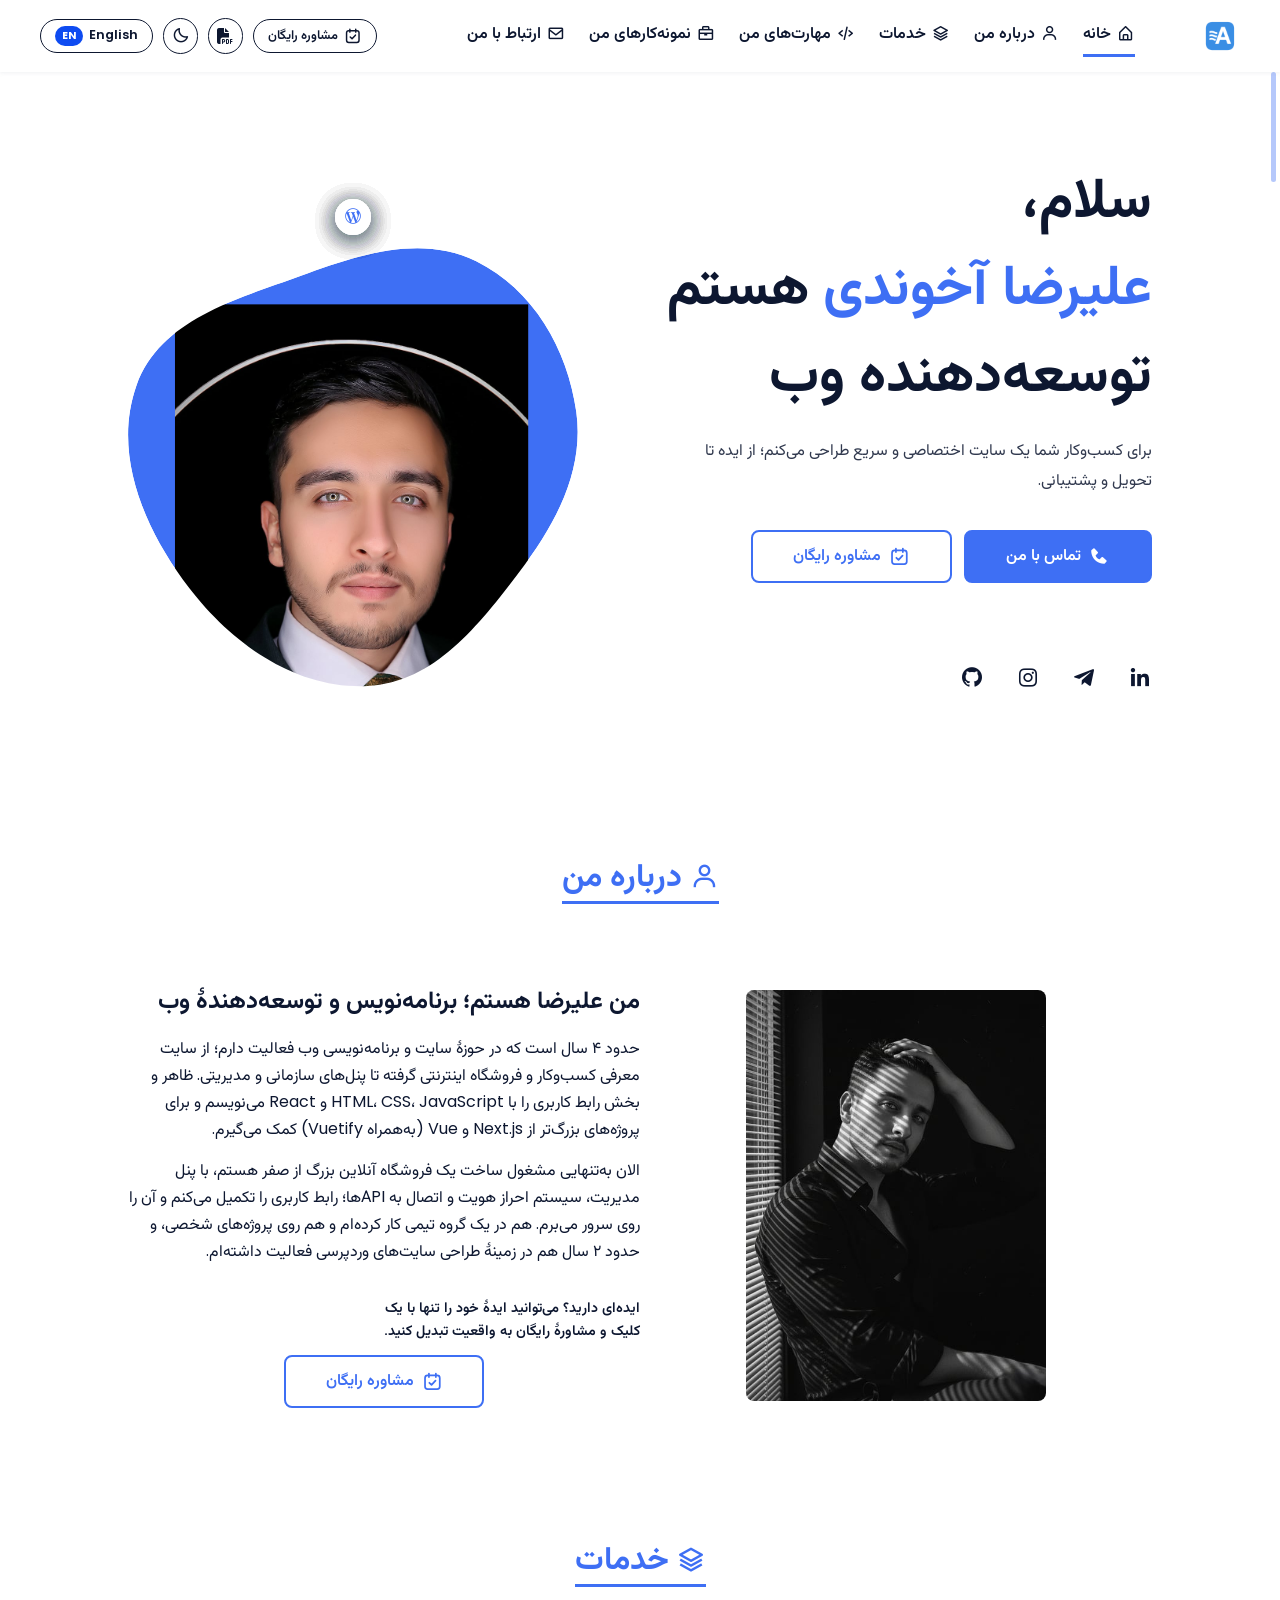
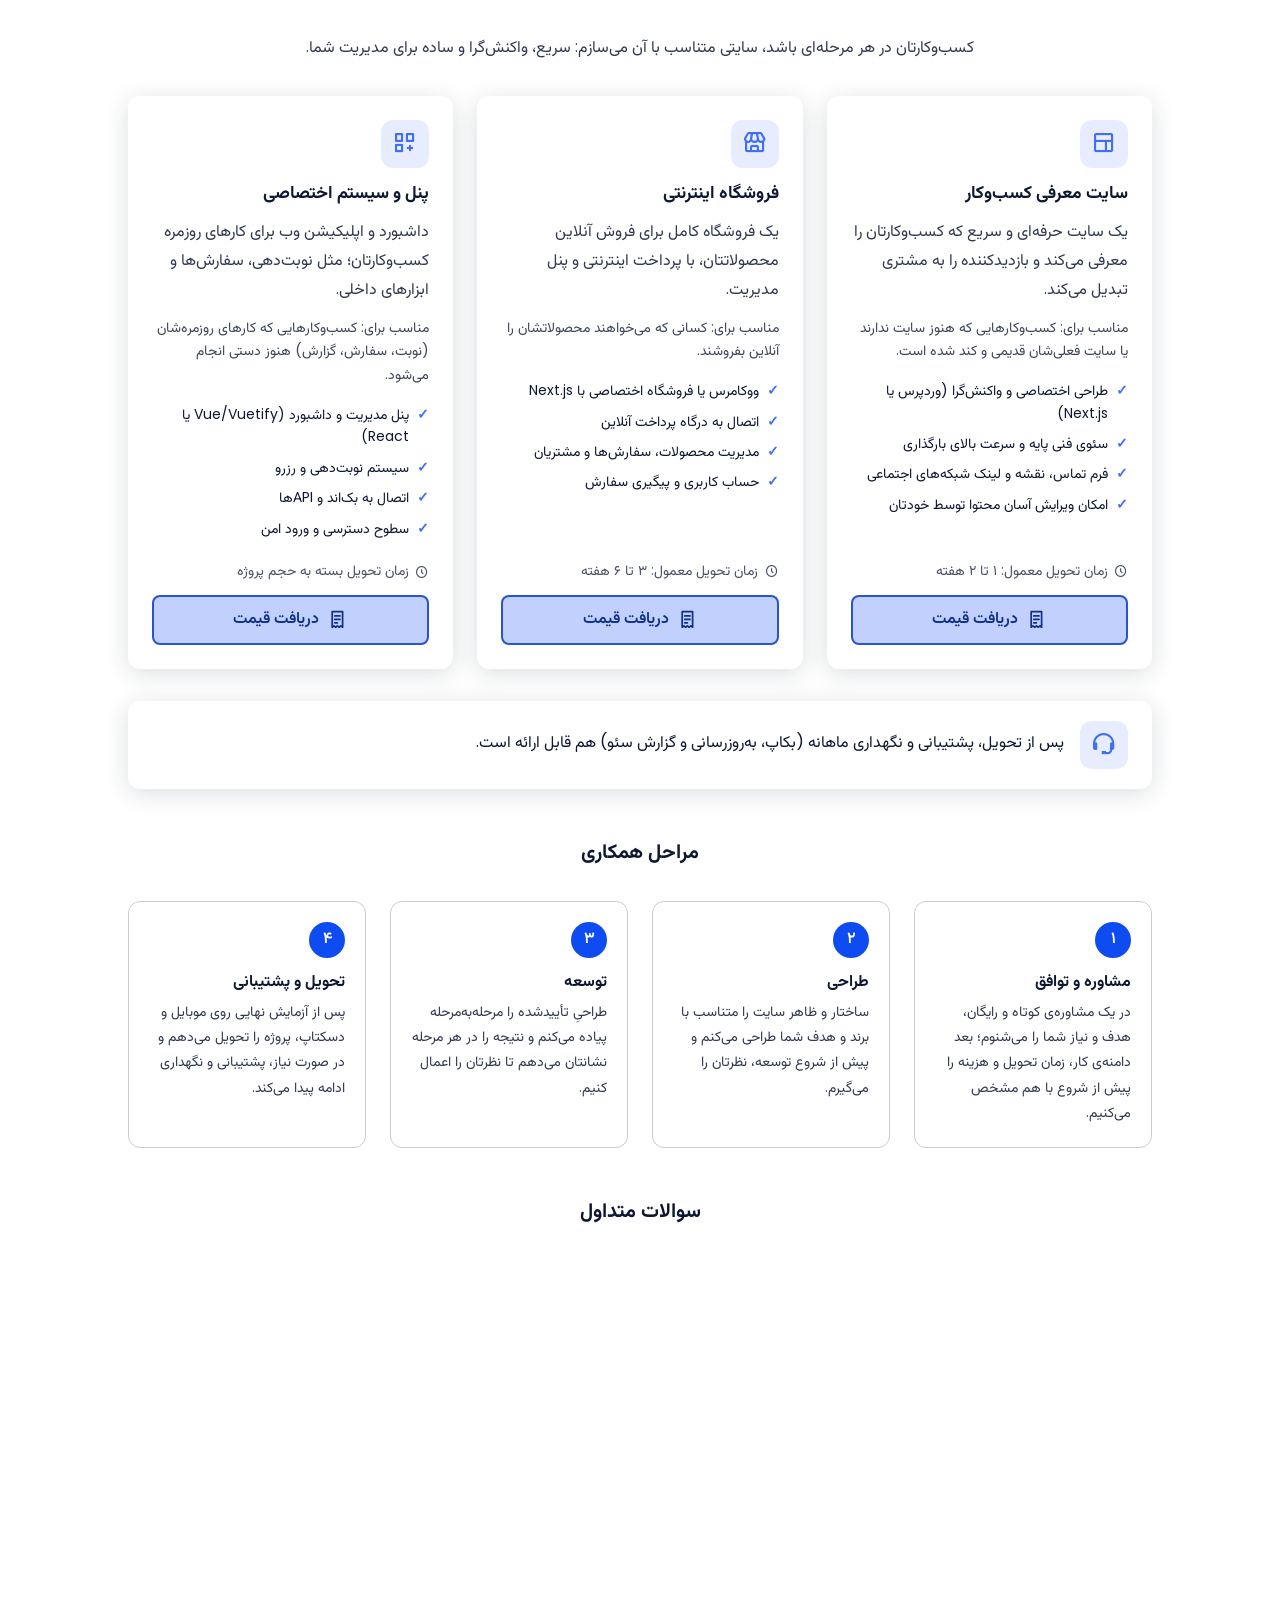
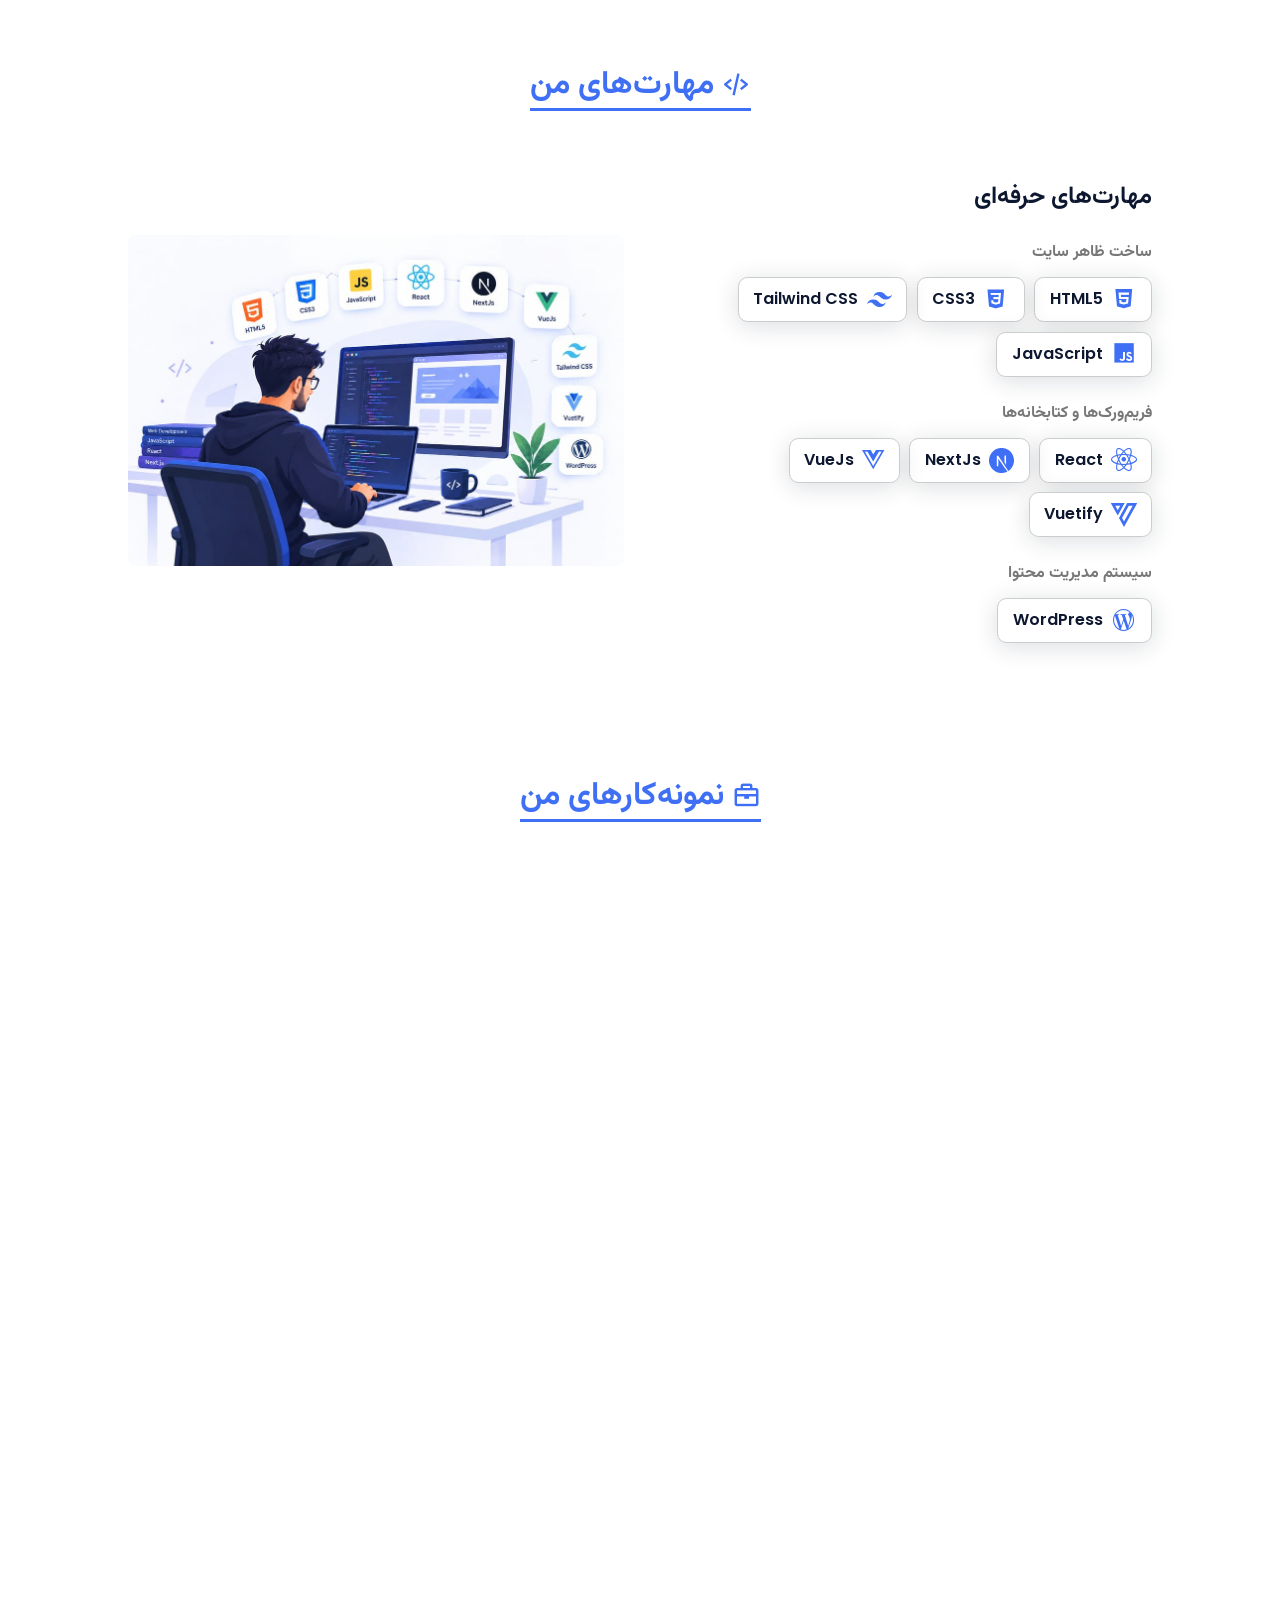
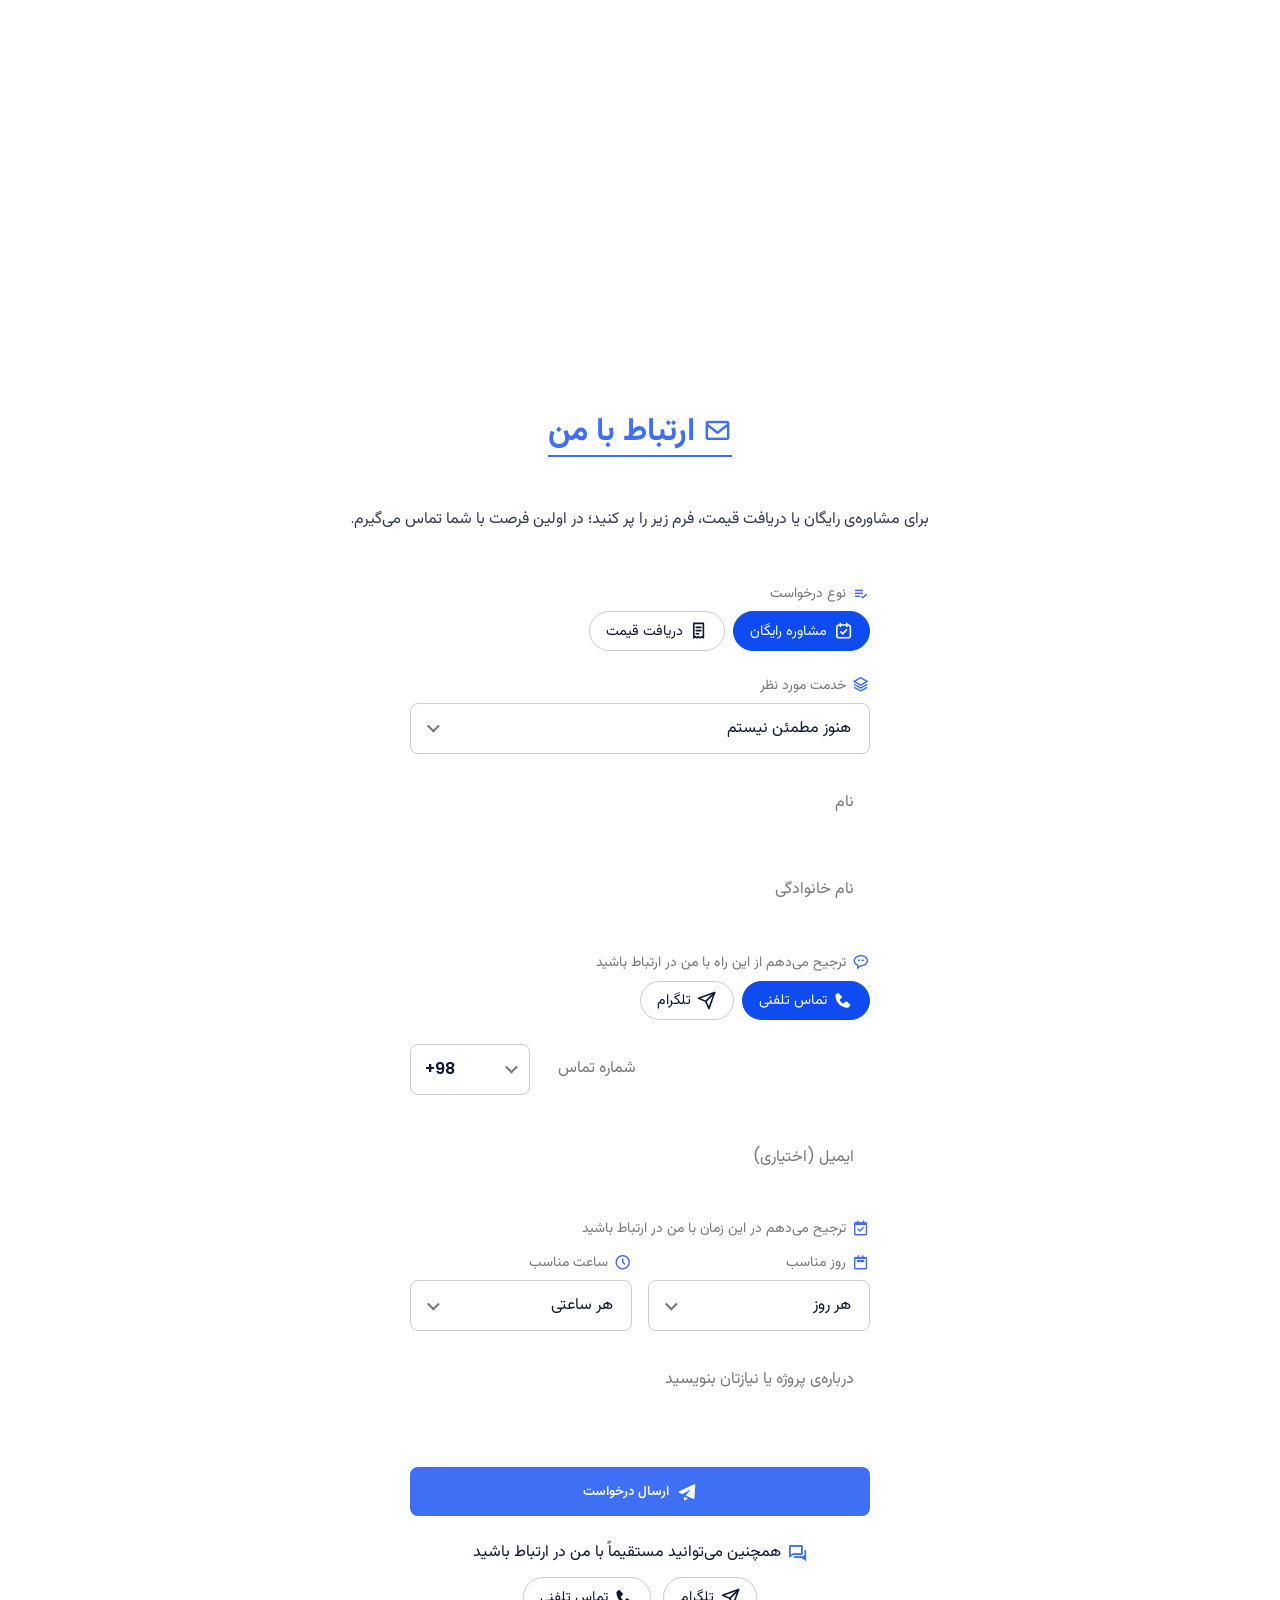
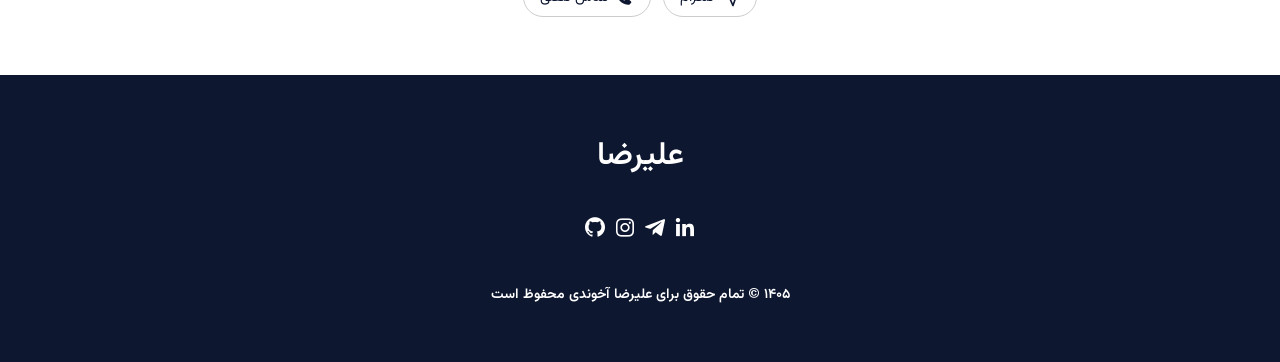
==== commit 6add3dbe: "Add an animated back-to-top button Adds a floating button in a bottom corner that appears after a li" ====
--- a/index.html
+++ b/index.html
@@ -159,7 +159,7 @@
     <link rel="apple-touch-icon" sizes="180x180" href="assets/img/apple-touch-icon.png">
     <link rel="manifest" href="assets/site.webmanifest">
 
-    <link rel="stylesheet" href="assets/css/styles.css?v=39">
+    <link rel="stylesheet" href="assets/css/styles.css?v=40">
     <!-- آیکون‌فونت‌ها: میزبانی محلی (کنترل کامل روی کش و font-display) + بدون مسدودکردن رندر اولیه -->
     <link rel="preload" as="style" href="assets/css/boxicons.min.css" onload="this.onload=null;this.rel='stylesheet'">
     <link rel="preload" as="style" href="assets/css/fontawesome.min.css"
@@ -717,12 +717,25 @@
         <p class="footer__copy" data-i18n="footer_copy">۱۴۰۵ © تمام حقوق برای علیرضا آخوندی محفوظ است</p>
     </footer>
 
+    <!-- دکمه‌ی بازگشت به بالا: بعد از کمی اسکرول ظاهر می‌شه؛ حلقه‌ی دورش پیشرفت اسکرول صفحه رو نشون می‌ده (منطقش در main.js) -->
+    <button type="button" class="scroll-top" id="scrollTop" aria-labelledby="scrollTopLabel">
+        <svg class="scroll-top__ring" viewBox="0 0 52 52" aria-hidden="true" focusable="false">
+            <circle class="scroll-top__track" cx="26" cy="26" r="22.5" />
+            <circle class="scroll-top__bar" cx="26" cy="26" r="22.5" pathLength="1" />
+        </svg>
+        <span class="scroll-top__arrows" aria-hidden="true">
+            <svg class="scroll-top__arrow" viewBox="0 0 24 24" focusable="false"><path d="M12 19V5M5.5 11.5L12 5l6.5 6.5" /></svg>
+            <svg class="scroll-top__arrow scroll-top__arrow--next" viewBox="0 0 24 24" focusable="false"><path d="M12 19V5M5.5 11.5L12 5l6.5 6.5" /></svg>
+        </span>
+        <span class="scroll-top__tip" id="scrollTopLabel" data-i18n="scroll_top">بازگشت به بالا</span>
+    </button>
+
     <!-- EmailJS SDK -->
     <script type="text/javascript" src="assets/js/vendor/email.min.js"></script>
     <!--===== SCROLL REVEAL =====-->
     <script src="assets/js/vendor/scrollreveal.min.js"></script>
     <!--===== MAIN JS =====-->
-    <script src="assets/js/main.js?v=28"></script>
+    <script src="assets/js/main.js?v=29"></script>
 </body>
 
 </html>
--- a/assets/css/styles.css
+++ b/assets/css/styles.css
@@ -3856,3 +3856,311 @@
     line-height: 1.2;
   }
 }
+
+/* ==================== دکمه‌ی بازگشت به بالا ==================== */
+/* گوشه‌ی پایین صفحه: فارسی (rtl) سمت راست، انگلیسی سمت چپ (مثل اسکرول‌بار سفارشی)؛ بعد از کمی اسکرول با چرخش و جهش فنری ظاهر می‌شه؛ حلقه‌ی سفید دورش با --progress
+   (که main.js می‌نویسه) پیشرفت اسکرول صفحه رو نشون می‌ده. هاور (فقط دسکتاپ): فلش‌ها مثل آسانسور بالا می‌رن و برچسب باز می‌شه.
+   کلیک: فلش پرتاب می‌شه و یک موج از دکمه پخش می‌شه. z-index یکی کمتر از هدر/پاپ‌آپ/توست تا همیشه زیر اونا باشه */
+.scroll-top {
+  --progress: 0;
+  position: fixed;
+  left: 1.25rem;
+  bottom: calc(1.25rem + env(safe-area-inset-bottom, 0px));
+  z-index: calc(var(--z-fixed) - 1);
+  display: grid;
+  place-items: center;
+  width: 3.25rem;
+  height: 3.25rem;
+  padding: 0;
+  color: #fff;
+  background: radial-gradient(circle at 30% 22%, hsl(var(--hue-color), 95%, 74%) 0%, var(--first-color) 52%, hsl(var(--hue-color), 78%, 44%) 100%);
+  border: 0;
+  border-radius: 50%;
+  box-shadow: 0 14px 28px -10px hsla(var(--hue-color), 89%, 52%, 0.7),
+              0 3px 8px rgba(14, 36, 49, 0.2),
+              inset 0 1px 1px rgba(255, 255, 255, 0.45);
+  cursor: pointer;
+  opacity: 0;
+  visibility: hidden;
+  pointer-events: none;
+  transform: translateY(1.75rem) scale(0.4) rotate(-90deg);
+  transition: opacity 0.25s ease,
+              transform 0.3s ease,
+              box-shadow 0.35s ease,
+              visibility 0s linear 0.3s;
+  -webkit-tap-highlight-color: transparent;
+}
+
+html[dir="rtl"] .scroll-top {
+  left: auto;
+  right: 1.25rem;
+}
+
+.scroll-top.is-visible {
+  opacity: 1;
+  visibility: visible;
+  pointer-events: auto;
+  transform: none;
+  transition: opacity 0.3s ease,
+              transform 0.6s cubic-bezier(0.34, 1.56, 0.64, 1),
+              box-shadow 0.35s ease,
+              visibility 0s;
+}
+
+/* زیر پاپ‌آپ و کنار سایدبار موبایل دیده نشه */
+html.popup-open .scroll-top,
+html.menu-open .scroll-top {
+  opacity: 0;
+  visibility: hidden;
+  pointer-events: none;
+  transform: scale(0.6);
+}
+
+.scroll-top:focus-visible {
+  outline: 3px solid hsla(var(--hue-color), 89%, 60%, 0.45);
+  outline-offset: 3px;
+}
+
+/* دو موج نور: یکی هنگام ظاهر شدن (دو بار)، یکی هنگام کلیک */
+.scroll-top::before,
+.scroll-top::after {
+  content: "";
+  position: absolute;
+  inset: 0;
+  border-radius: 50%;
+  pointer-events: none;
+}
+
+.scroll-top.is-visible::before {
+  animation: scroll-top-pulse 1.8s ease-out 0.5s 2;
+}
+
+.scroll-top.is-visible.is-launching::after {
+  border: 2px solid hsla(var(--hue-color), 89%, 60%, 0.85);
+  animation: scroll-top-ripple 0.75s ease-out;
+}
+
+/* حلقه‌ی پیشرفت (از بالا شروع می‌شه و ساعت‌گرد پر می‌شه) */
+.scroll-top__ring {
+  position: absolute;
+  inset: 0;
+  width: 100%;
+  height: 100%;
+  overflow: visible;
+  transform: rotate(-90deg);
+  pointer-events: none;
+}
+
+.scroll-top__track,
+.scroll-top__bar {
+  fill: none;
+  stroke-width: 2.5;
+}
+
+.scroll-top__track {
+  stroke: rgba(255, 255, 255, 0.28);
+}
+
+.scroll-top__bar {
+  stroke: #fff;
+  stroke-linecap: round;
+  stroke-dasharray: 1 1;
+  stroke-dashoffset: calc(1 - var(--progress));
+  filter: drop-shadow(0 0 2px rgba(255, 255, 255, 0.7));
+  transition: stroke-dashoffset 0.2s linear;
+}
+
+/* فلش: دو کپی زیر هم داخل یک کادر بریده‌شده؛ حرکت دادن هر دو به اندازه‌ی ۱۴۰٪ جای اولی رو به دومی می‌ده (حلقه‌ی بی‌درز) */
+.scroll-top__arrows {
+  position: relative;
+  width: 1.4rem;
+  height: 1.4rem;
+  overflow: hidden;
+}
+
+.scroll-top__arrow {
+  position: absolute;
+  top: 0;
+  left: 0;
+  width: 100%;
+  height: 100%;
+  fill: none;
+  stroke: currentColor;
+  stroke-width: 2.4;
+  stroke-linecap: round;
+  stroke-linejoin: round;
+}
+
+.scroll-top__arrow--next {
+  top: 140%;
+}
+
+/* حالت استراحت: فلش آرام بالا و پایین می‌ره تا توجه رو جلب کنه */
+.scroll-top.is-visible .scroll-top__arrow:first-child {
+  animation: scroll-top-bob 2.6s ease-in-out 1.4s infinite;
+}
+
+/* برچسب (تولتیپ): رنگ‌ها وارونه‌ی تم هستن تا روی هر دو تم خوانا باشه */
+.scroll-top__tip {
+  position: absolute;
+  top: 50%;
+  left: calc(100% + 0.85rem);
+  padding: 0.4rem 0.8rem;
+  font-size: var(--smaller-font-size);
+  font-weight: var(--font-semi);
+  line-height: 1.2;
+  white-space: nowrap;
+  color: var(--bg-color);
+  background-color: var(--text-color);
+  border-radius: 0.5rem;
+  box-shadow: var(--card-shadow);
+  opacity: 0;
+  transform: translate(-10px, -50%);
+  pointer-events: none;
+  transition: opacity 0.25s ease, transform 0.3s cubic-bezier(0.22, 1, 0.36, 1);
+}
+
+.scroll-top__tip::after {
+  content: "";
+  position: absolute;
+  top: 50%;
+  left: -4px;
+  width: 8px;
+  height: 8px;
+  background-color: inherit;
+  border-radius: 1px;
+  transform: translateY(-50%) rotate(45deg);
+}
+
+/* فارسی: دکمه سمت راسته، پس برچسب (و فلش کوچکش) سمت چپ دکمه باز می‌شه */
+html[dir="rtl"] .scroll-top__tip {
+  left: auto;
+  right: calc(100% + 0.85rem);
+  transform: translate(10px, -50%);
+}
+
+html[dir="rtl"] .scroll-top__tip::after {
+  left: auto;
+  right: -4px;
+}
+
+.scroll-top:focus-visible .scroll-top__tip {
+  opacity: 1;
+  transform: translate(0, -50%);
+}
+
+@keyframes scroll-top-pulse {
+  0% { box-shadow: 0 0 0 0 hsla(var(--hue-color), 89%, 60%, 0.55); }
+  100% { box-shadow: 0 0 0 18px hsla(var(--hue-color), 89%, 60%, 0); }
+}
+
+@keyframes scroll-top-ripple {
+  0% { opacity: 0.9; transform: scale(1); }
+  100% { opacity: 0; transform: scale(2.1); }
+}
+
+@keyframes scroll-top-bob {
+  0%, 100% { transform: translateY(0); }
+  50% { transform: translateY(-9%); }
+}
+
+@keyframes scroll-top-rise {
+  from { transform: translateY(0); }
+  to { transform: translateY(-140%); }
+}
+
+@keyframes scroll-top-launch-out {
+  0% { opacity: 1; transform: translateY(0) scaleY(1); }
+  100% { opacity: 0; transform: translateY(-190%) scaleY(1.7); }
+}
+
+@keyframes scroll-top-launch-in {
+  0%, 35% { transform: translateY(0); }
+  100% { transform: translateY(-140%); }
+}
+
+/* دسکتاپ: هاور واقعی ماوس */
+@media screen and (min-width: 768px) {
+  .scroll-top.is-visible:hover {
+    transform: translateY(-5px);
+    box-shadow: 0 20px 32px -10px hsla(var(--hue-color), 89%, 52%, 0.8),
+                0 4px 10px rgba(14, 36, 49, 0.22),
+                inset 0 1px 1px rgba(255, 255, 255, 0.5);
+    transition: opacity 0.3s ease,
+                transform 0.35s cubic-bezier(0.22, 1, 0.36, 1),
+                box-shadow 0.35s ease,
+                visibility 0s;
+  }
+
+  .scroll-top.is-visible:active {
+    transform: translateY(-2px) scale(0.93);
+  }
+
+  .scroll-top.is-visible:hover .scroll-top__arrow {
+    animation: scroll-top-rise 0.85s cubic-bezier(0.65, 0, 0.35, 1) infinite;
+  }
+
+  .scroll-top:hover .scroll-top__tip {
+    opacity: 1;
+    transform: translate(0, -50%);
+  }
+}
+
+/* موبایل: به‌جای :hover/:active (که روی لمس گیر می‌کنن) کلاس is-pressed از main.js کنترل می‌شه؛ برچسب هم نمایش داده نمی‌شه */
+@media screen and (max-width: 767px) {
+  .scroll-top {
+    left: 1rem;
+    bottom: calc(1rem + env(safe-area-inset-bottom, 0px));
+    width: 3rem;
+    height: 3rem;
+  }
+
+  html[dir="rtl"] .scroll-top {
+    left: auto;
+    right: 1rem;
+  }
+
+  .scroll-top.is-visible.is-pressed {
+    transform: scale(0.9);
+  }
+
+  .scroll-top__tip {
+    display: none;
+  }
+}
+
+/* پرتاب هنگام کلیک (بعد از حالت‌های هاور/استراحت تا بر اونا غلبه کنه) */
+.scroll-top.is-visible.is-launching {
+  transform: translateY(-4px) scale(0.96);
+}
+
+.scroll-top.is-visible.is-launching .scroll-top__arrow:first-child {
+  animation: scroll-top-launch-out 0.45s cubic-bezier(0.5, 0, 0.9, 0.5) forwards;
+}
+
+.scroll-top.is-visible.is-launching .scroll-top__arrow--next {
+  animation: scroll-top-launch-in 0.7s cubic-bezier(0.22, 1, 0.36, 1) forwards;
+}
+
+@media (prefers-reduced-motion: reduce) {
+  .scroll-top,
+  .scroll-top.is-visible,
+  .scroll-top.is-visible:hover {
+    transition: opacity 0.2s ease, visibility 0s;
+  }
+
+  .scroll-top::before,
+  .scroll-top::after,
+  .scroll-top__arrow,
+  .scroll-top.is-visible .scroll-top__arrow:first-child,
+  .scroll-top.is-visible:hover .scroll-top__arrow,
+  .scroll-top.is-visible.is-launching .scroll-top__arrow {
+    animation: none;
+  }
+}
+
+@media print {
+  .scroll-top {
+    display: none;
+  }
+}
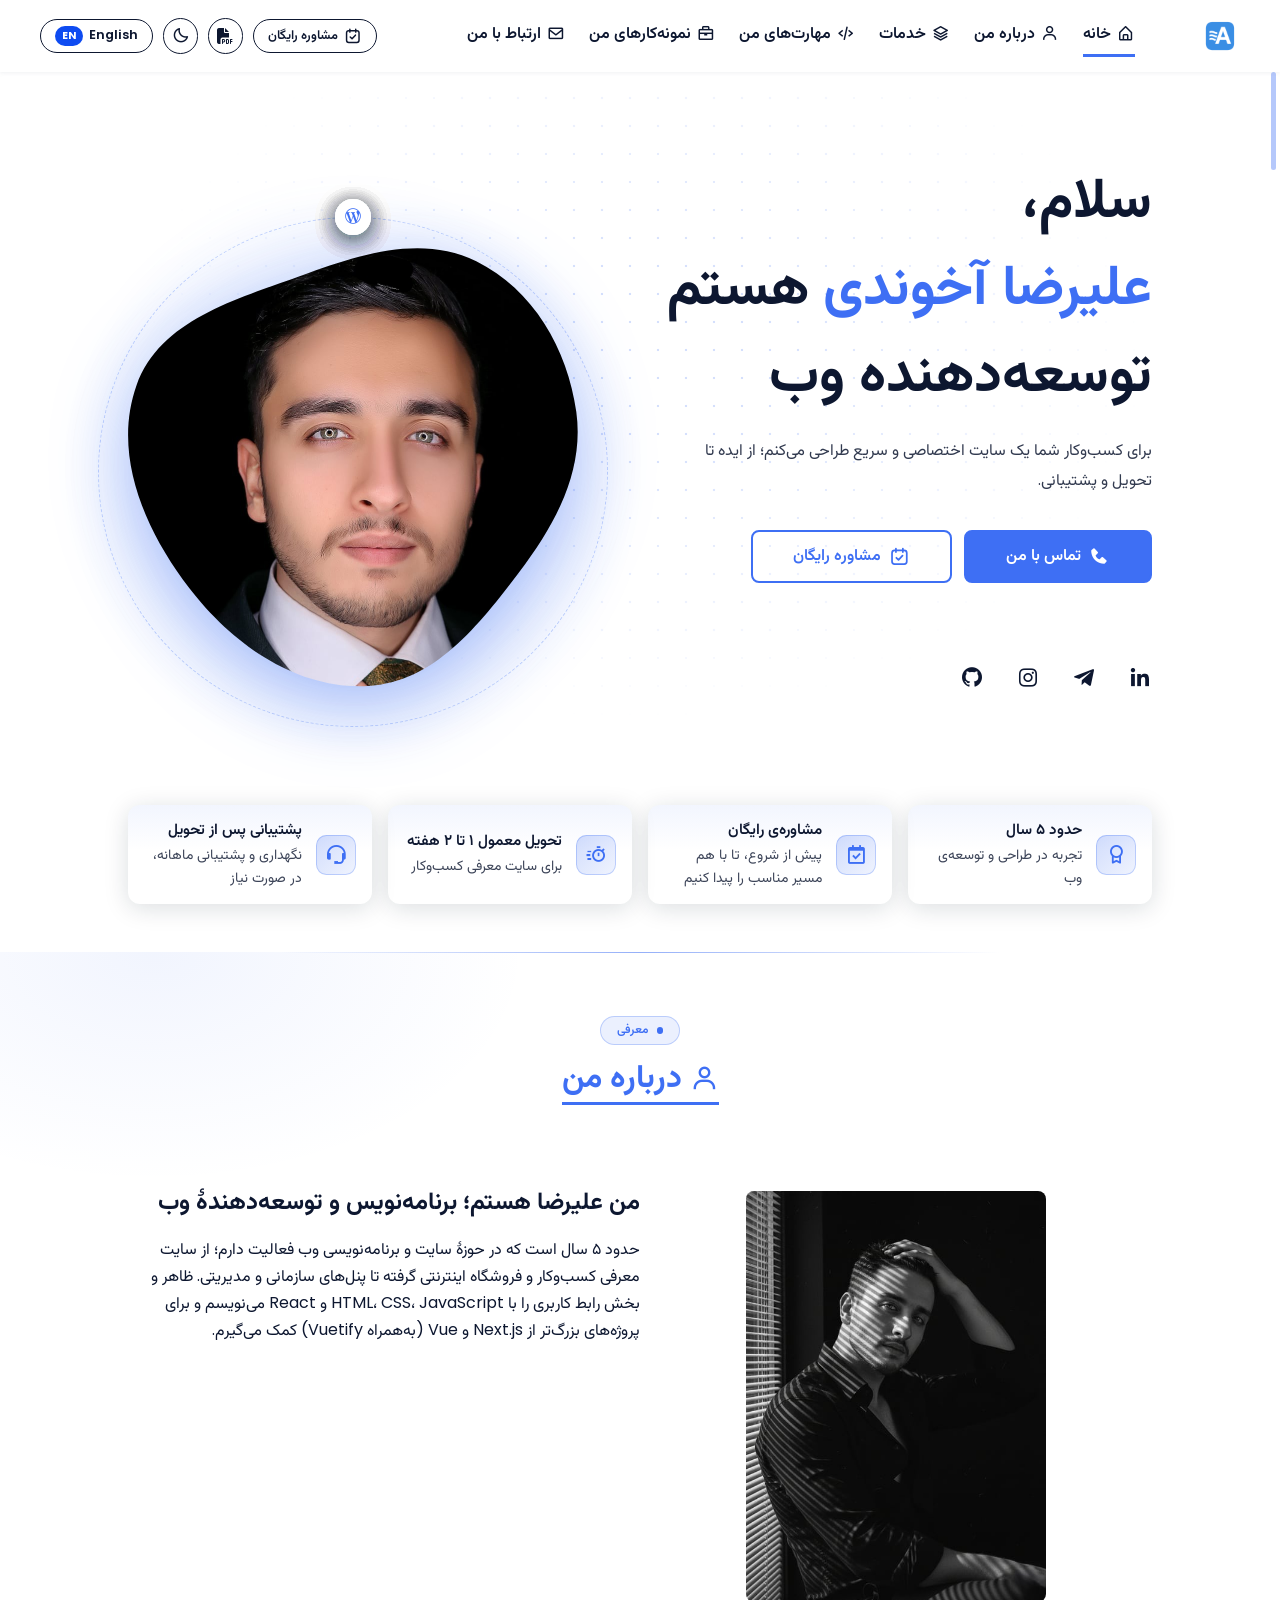
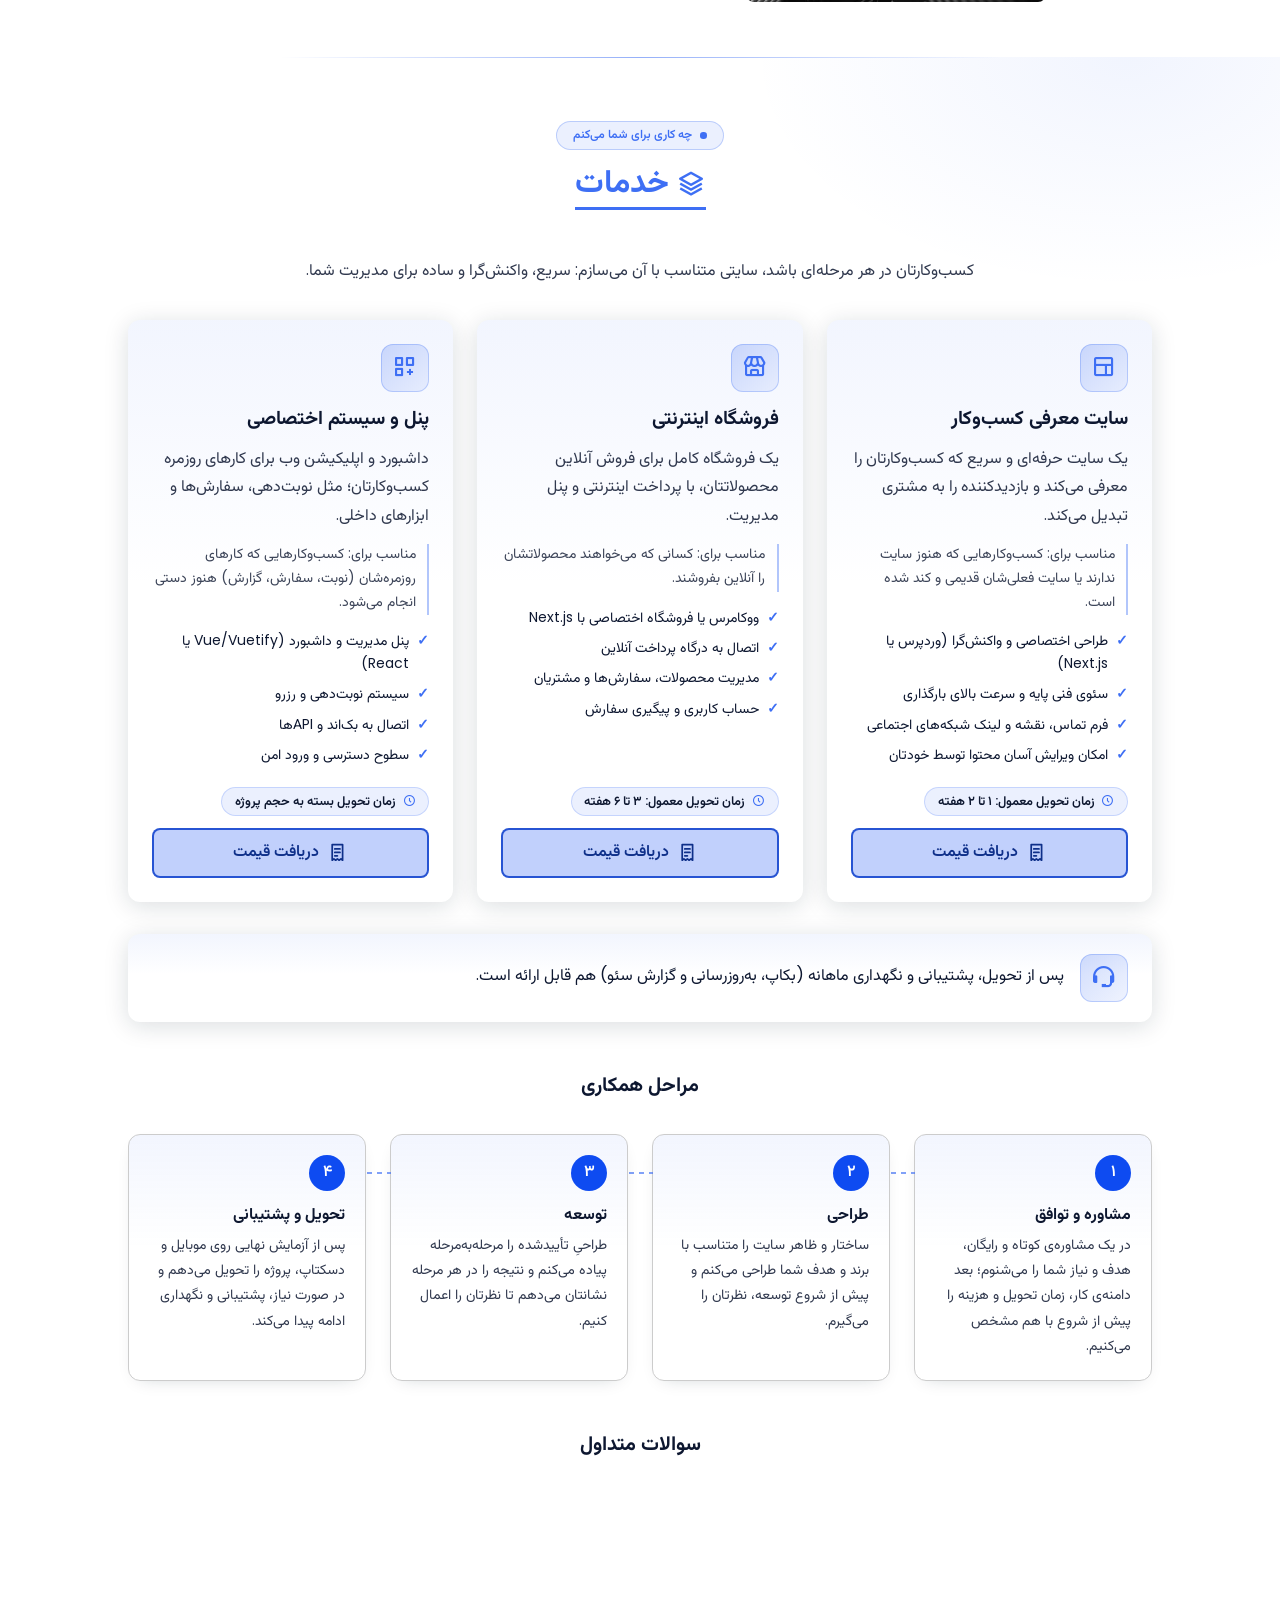
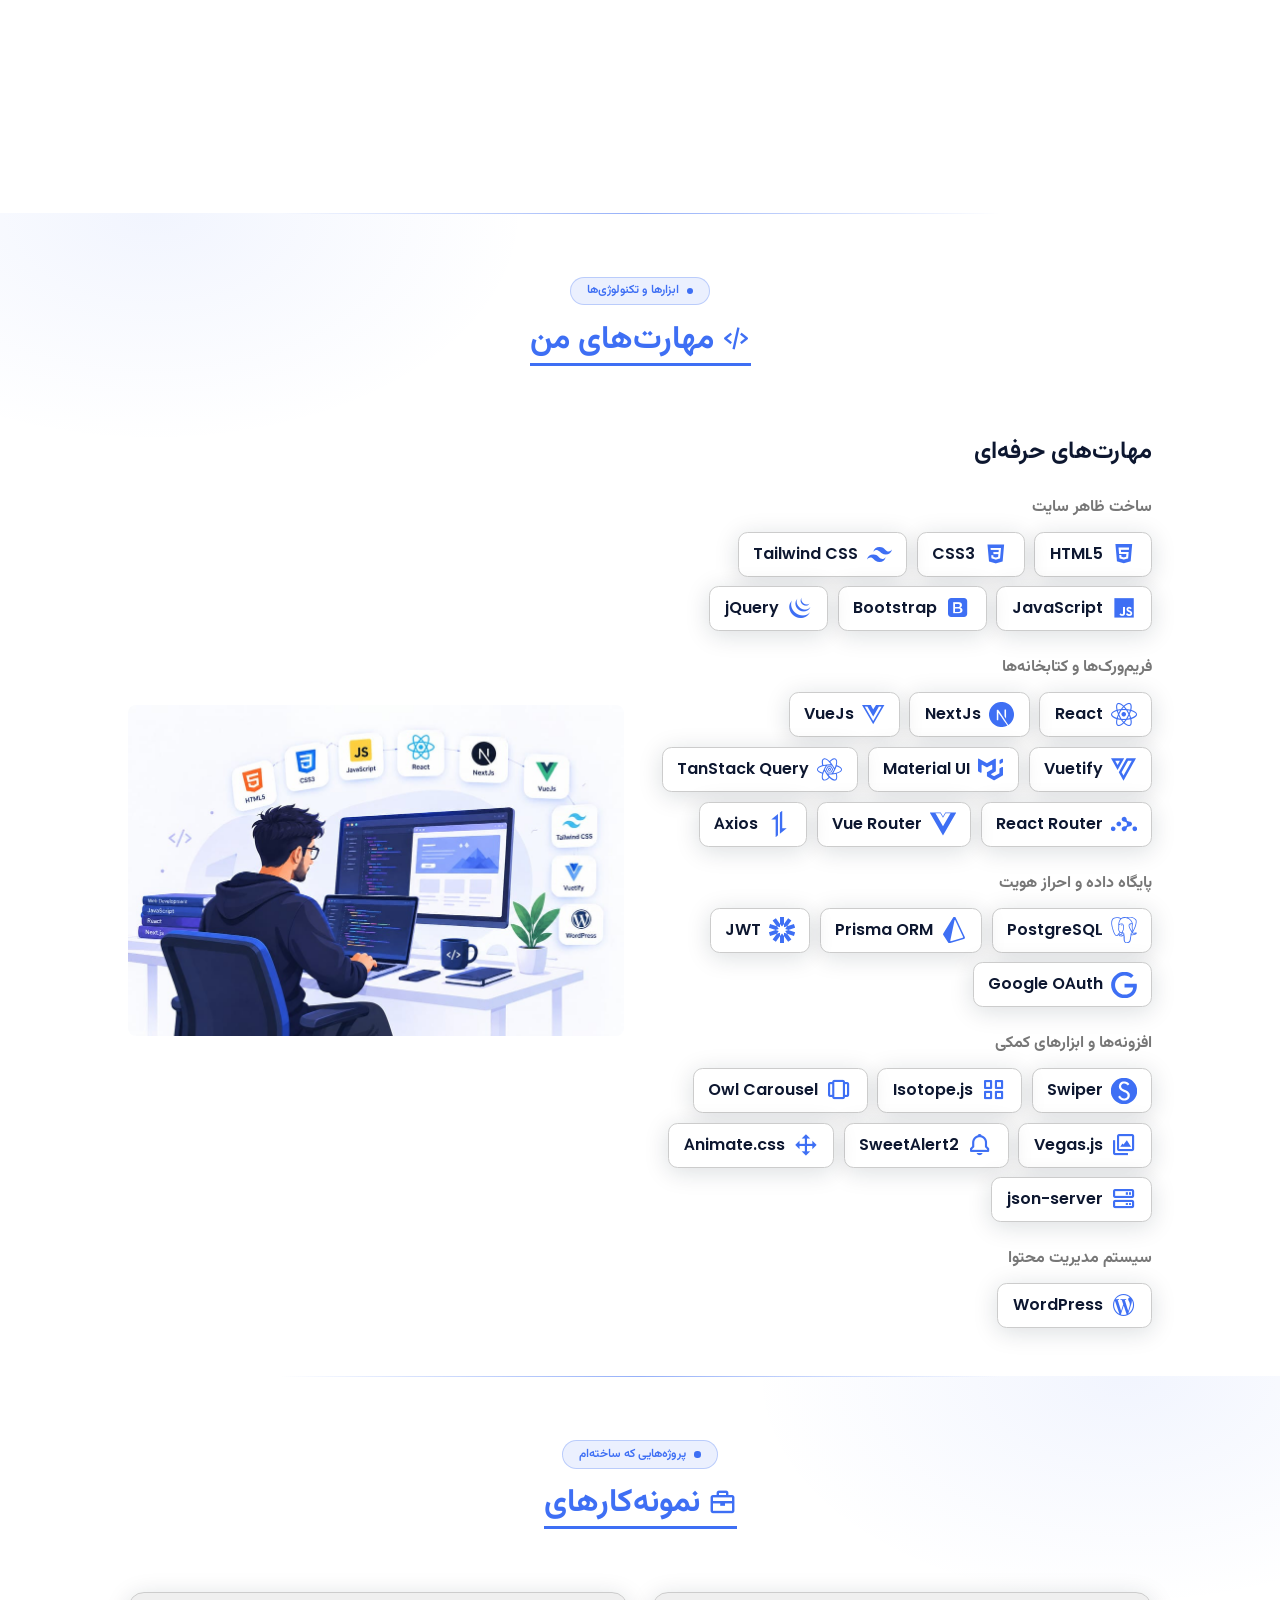
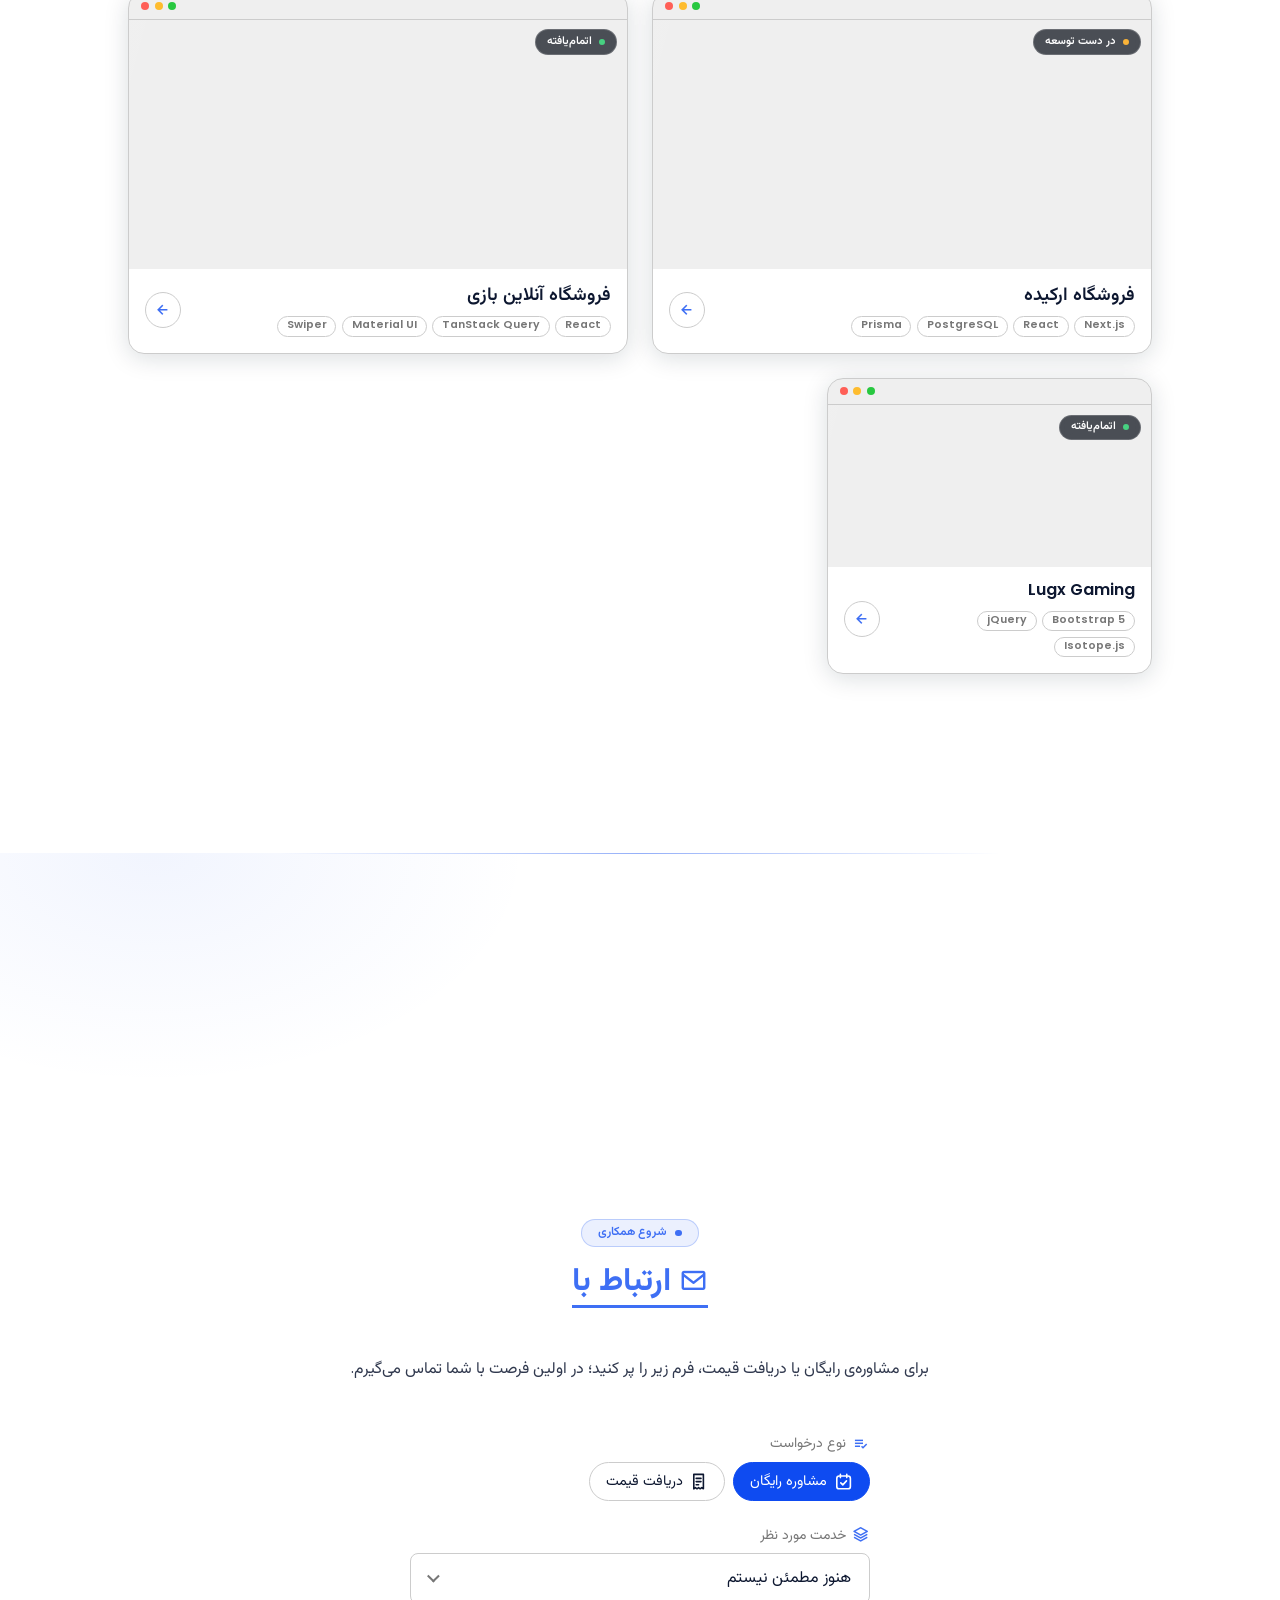
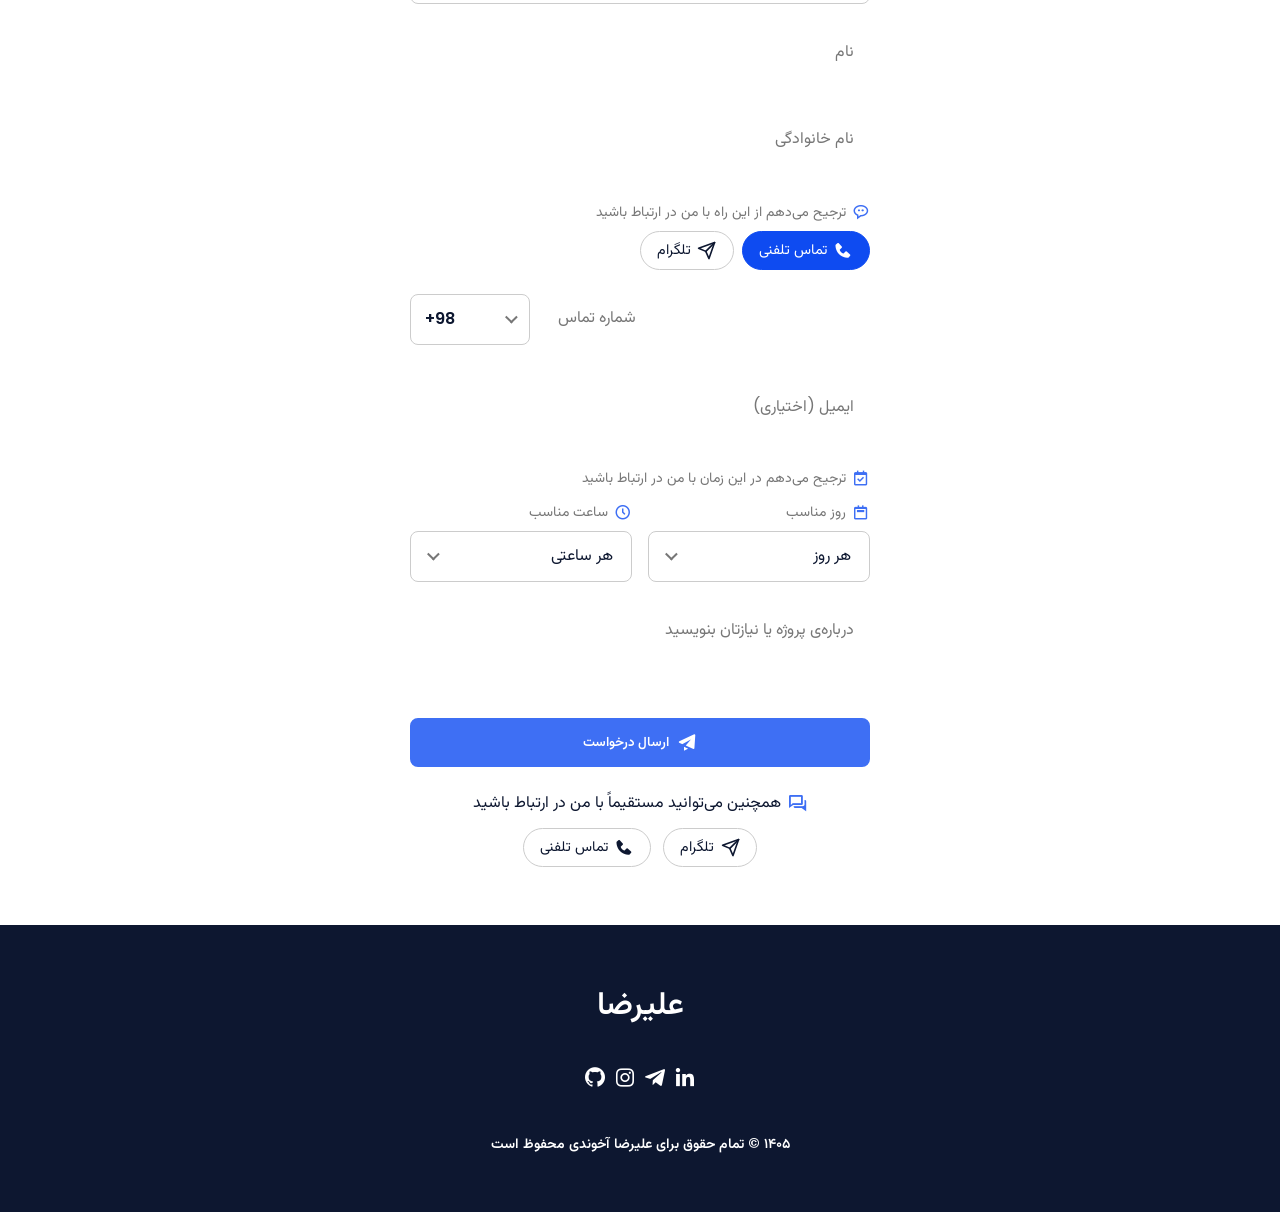
==== commit 7c564da2: "Redesign portfolio cards, polish the page and unify the motion The portfolio cards showed a logo on " ====
--- a/index.html
+++ b/index.html
@@ -123,7 +123,7 @@
     </script>
     <!-- فونت آیکون‌ها و عکس هیرو هم از ابتدا شروع به دانلود می‌شن (نه بعد از رسیدن CSS یا رسیدن به تگ SVG) -->
     <link rel="preload" as="font" type="font/woff2" href="assets/fonts/boxicons.woff2" crossorigin>
-    <link rel="preload" as="image" href="assets/img/perfil.jpg" fetchpriority="high">
+    <link rel="preload" as="image" href="assets/img/perfil.jpg?v=2" fetchpriority="high">
 
    <title>طراحی سایت علیرضا آخوندی</title>
     <meta name="description"
@@ -159,7 +159,7 @@
     <link rel="apple-touch-icon" sizes="180x180" href="assets/img/apple-touch-icon.png">
     <link rel="manifest" href="assets/site.webmanifest">
 
-    <link rel="stylesheet" href="assets/css/styles.css?v=40">
+    <link rel="stylesheet" href="assets/css/styles.css?v=45">
     <!-- آیکون‌فونت‌ها: میزبانی محلی (کنترل کامل روی کش و font-display) + بدون مسدودکردن رندر اولیه -->
     <link rel="preload" as="style" href="assets/css/boxicons.min.css" onload="this.onload=null;this.rel='stylesheet'">
     <link rel="preload" as="style" href="assets/css/fontawesome.min.css"
@@ -303,7 +303,7 @@
                     <g mask="url(#mask0)">
                         <path
                             d="M9.19024 145.964C34.0253 76.5814 114.865 54.7299 184.111 29.4823C245.804 6.98884 311.86 -14.9503 370.735 14.143C431.207 44.026 467.948 107.508 477.191 174.311C485.897 237.229 454.931 294.377 416.506 344.954C373.74 401.245 326.068 462.801 255.442 466.189C179.416 469.835 111.552 422.137 65.1576 361.805C17.4835 299.81 -17.1617 219.583 9.19024 145.964Z" />
-                        <image class="home__blob-img" x="50" y="60" href="assets/img/perfil.jpg" />
+                        <image class="home__blob-img" x="0" y="-64" width="479" height="639" preserveAspectRatio="xMidYMid slice" href="assets/img/perfil.jpg?v=2" />
                     </g>
                 </svg>
                 <div class="home__orbit" aria-hidden="true">
@@ -337,8 +337,41 @@
                 </div>
             </div>
         </section>
+        <!--===== TRUST STRIP =====
+             هر آیتم فقط چیزی را می‌گوید که در خود صفحه (درباره‌ی من، خدمات و مراحل) آمده؛ متن‌ها در translations (کلیدهای trust*) -->
+        <ul class="trust bd-grid">
+            <li class="trust__item">
+                <span class="trust__icon" aria-hidden="true"><i class='bx bx-award'></i></span>
+                <div>
+                    <p class="trust__title" data-i18n="trust1_title">حدود ۵ سال</p>
+                    <p class="trust__text" data-i18n="trust1_text">تجربه در طراحی و توسعه‌ی وب</p>
+                </div>
+            </li>
+            <li class="trust__item">
+                <span class="trust__icon" aria-hidden="true"><i class='bx bx-calendar-check'></i></span>
+                <div>
+                    <p class="trust__title" data-i18n="trust2_title">مشاوره‌ی رایگان</p>
+                    <p class="trust__text" data-i18n="trust2_text">پیش از شروع، تا با هم مسیر مناسب را پیدا کنیم</p>
+                </div>
+            </li>
+            <li class="trust__item">
+                <span class="trust__icon" aria-hidden="true"><i class='bx bx-timer'></i></span>
+                <div>
+                    <p class="trust__title" data-i18n="trust3_title">تحویل معمول ۱ تا ۲ هفته</p>
+                    <p class="trust__text" data-i18n="trust3_text">برای سایت معرفی کسب‌وکار</p>
+                </div>
+            </li>
+            <li class="trust__item">
+                <span class="trust__icon" aria-hidden="true"><i class='bx bx-support'></i></span>
+                <div>
+                    <p class="trust__title" data-i18n="trust4_title">پشتیبانی پس از تحویل</p>
+                    <p class="trust__text" data-i18n="trust4_text">نگهداری و پشتیبانی ماهانه، در صورت نیاز</p>
+                </div>
+            </li>
+        </ul>
         <!--===== ABOUT =====-->
         <section class="about section " id="about" style="cursor: default;">
+            <p class="section-eyebrow" data-i18n="eyebrow_about">معرفی</p>
             <h2 class="section-title"><i class='bx bx-user section-title__icon'></i><span
                     data-i18n="about_title">درباره من</span></h2>
             <div class="about__container bd-grid">
@@ -349,7 +382,7 @@
 
                 <div>
                     <h2 class="about__subtitle" data-i18n="about_subtitle">من علیرضا هستم؛ برنامه‌نویس و توسعه‌دهندۀ وب</h2>
-                    <p class="about__text" data-i18n="about_text">حدود ۴ سال است که در حوزۀ سایت و برنامه‌نویسی وب فعالیت دارم؛ از سایت معرفی کسب‌وکار و فروشگاه اینترنتی گرفته تا پنل‌های سازمانی و مدیریتی. ظاهر و بخش رابط کاربری را با HTML، CSS، JavaScript و React می‌نویسم و برای پروژه‌های بزرگ‌تر از Next.js و Vue (به‌همراه Vuetify) کمک می‌گیرم.</p>
+                    <p class="about__text" data-i18n="about_text">حدود ۵ سال است که در حوزۀ سایت و برنامه‌نویسی وب فعالیت دارم؛ از سایت معرفی کسب‌وکار و فروشگاه اینترنتی گرفته تا پنل‌های سازمانی و مدیریتی. ظاهر و بخش رابط کاربری را با HTML، CSS، JavaScript و React می‌نویسم و برای پروژه‌های بزرگ‌تر از Next.js و Vue (به‌همراه Vuetify) کمک می‌گیرم.</p>
                     <p class="about__text" data-i18n="about_text2">الان به‌تنهایی مشغول ساخت یک فروشگاه آنلاین بزرگ از صفر هستم، با پنل مدیریت، سیستم احراز هویت و اتصال به APIها؛ رابط کاربری را تکمیل می‌کنم و آن را روی سرور می‌برم. هم در یک گروه تیمی کار کرده‌ام و هم روی پروژه‌های شخصی، و حدود ۲ سال هم در زمینۀ طراحی سایت‌های وردپرسی فعالیت داشته‌ام.</p>
                     <div class="about__actions">
                         <p class="about__cta-text" data-i18n="about_cta">ایده‌ای دارید؟ می‌توانید ایدۀ خود را تنها با یک کلیک و مشاورۀ رایگان به واقعیت تبدیل کنید.</p>
@@ -363,6 +396,7 @@
         </section>
         <!--===== SERVICES =====-->
         <section class="services section" id="services" style="cursor: default;">
+            <p class="section-eyebrow" data-i18n="eyebrow_services">چه کاری برای شما می‌کنم</p>
             <h2 class="section-title"><i class='bx bx-layer section-title__icon'></i><span
                     data-i18n="services_title">خدمات</span></h2>
             <p class="services__intro" data-i18n="services_intro">کسب‌وکارتان در هر مرحله‌ای باشد، سایتی متناسب با آن می‌سازم: سریع، واکنش‌گرا و ساده برای مدیریت شما.</p>
@@ -457,6 +491,7 @@
         </section>
         <!--===== SKILLS =====-->
         <section class="skills section" id="skills" style="cursor: default;">
+            <p class="section-eyebrow" data-i18n="eyebrow_skills">ابزارها و تکنولوژی‌ها</p>
             <h2 class="section-title"><i class='bx bx-code-alt section-title__icon'></i><span
                     data-i18n="skills_title">مهارت‌های من</span></h2>
             <div class="skills__container bd-grid">
@@ -470,6 +505,8 @@
                                 <li class="skills__item"><i class='bx bxl-css3 skills__icon'></i><span>CSS3</span></li>
                                 <li class="skills__item"><span class="skills__icon icon-mask" data-icon="tailwindcss" aria-hidden="true"></span><span>Tailwind CSS</span></li>
                                 <li class="skills__item"><i class='bx bxl-javascript skills__icon'></i><span>JavaScript</span></li>
+                                <li class="skills__item"><i class='bx bxl-bootstrap skills__icon'></i><span>Bootstrap</span></li>
+                                <li class="skills__item"><i class='bx bxl-jquery skills__icon'></i><span>jQuery</span></li>
                             </ul>
                         </div>
                         <div class="skills__group">
@@ -479,6 +516,32 @@
                                 <li class="skills__item"><span class="skills__icon icon-mask" data-icon="nextdotjs" aria-hidden="true"></span><span>NextJs</span></li>
                                 <li class="skills__item"><i class="fab fa-vuejs skills__icon"></i><span>VueJs</span></li>
                                 <li class="skills__item"><span class="skills__icon icon-mask" data-icon="vuetify" aria-hidden="true"></span><span>Vuetify</span></li>
+                                <li class="skills__item"><span class="skills__icon icon-mask" data-icon="mui" aria-hidden="true"></span><span>Material UI</span></li>
+                                <li class="skills__item"><span class="skills__icon icon-mask" data-icon="reactquery" aria-hidden="true"></span><span>TanStack Query</span></li>
+                                <li class="skills__item"><span class="skills__icon icon-mask" data-icon="reactrouter" aria-hidden="true"></span><span>React Router</span></li>
+                                <li class="skills__item"><span class="skills__icon icon-mask" data-icon="vuedotjs" aria-hidden="true"></span><span>Vue Router</span></li>
+                                <li class="skills__item"><span class="skills__icon icon-mask" data-icon="axios" aria-hidden="true"></span><span>Axios</span></li>
+                            </ul>
+                        </div>
+                        <div class="skills__group">
+                            <h3 class="skills__group-title" data-i18n="skills_group_data">پایگاه داده و احراز هویت</h3>
+                            <ul class="skills__list">
+                                <li class="skills__item"><span class="skills__icon icon-mask" data-icon="postgresql" aria-hidden="true"></span><span>PostgreSQL</span></li>
+                                <li class="skills__item"><span class="skills__icon icon-mask" data-icon="prisma" aria-hidden="true"></span><span>Prisma ORM</span></li>
+                                <li class="skills__item"><span class="skills__icon icon-mask" data-icon="jsonwebtokens" aria-hidden="true"></span><span>JWT</span></li>
+                                <li class="skills__item"><span class="skills__icon icon-mask" data-icon="google" aria-hidden="true"></span><span>Google OAuth</span></li>
+                            </ul>
+                        </div>
+                        <div class="skills__group">
+                            <h3 class="skills__group-title" data-i18n="skills_group_plugins">افزونه‌ها و ابزارهای کمکی</h3>
+                            <ul class="skills__list">
+                                <li class="skills__item"><span class="skills__icon icon-mask" data-icon="swiper" aria-hidden="true"></span><span>Swiper</span></li>
+                                <li class="skills__item"><i class='bx bx-grid-alt skills__icon'></i><span>Isotope.js</span></li>
+                                <li class="skills__item"><i class='bx bx-carousel skills__icon'></i><span>Owl Carousel</span></li>
+                                <li class="skills__item"><i class='bx bx-images skills__icon'></i><span>Vegas.js</span></li>
+                                <li class="skills__item"><i class='bx bx-bell skills__icon'></i><span>SweetAlert2</span></li>
+                                <li class="skills__item"><i class='bx bx-move skills__icon'></i><span>Animate.css</span></li>
+                                <li class="skills__item"><i class='bx bx-server skills__icon'></i><span>json-server</span></li>
                             </ul>
                         </div>
                         <div class="skills__group">
@@ -498,61 +561,97 @@
         </section>
         <!--===== portfolio =====-->
         <section class="work section" id="work" style="cursor: default;">
+            <p class="section-eyebrow" data-i18n="eyebrow_work">پروژه‌هایی که ساخته‌ام</p>
             <h2 class="section-title"><i class='bx bx-briefcase section-title__icon'></i><span
                     data-i18n="work_title">نمونه‌کارهای من</span></h2>
             <div class="work__container bd-grid">
-                <!-- نمونه‌کار 1 -->
-                <div class="work__img" data-project="project1">
-                    <img src="assets/img/logo-lugx(2).jpg" alt="Lugx Gaming project thumbnail" width="897"
-                        height="900" loading="lazy">
-                    <div class="work__overlay">
-                        <h3 class="work__title" data-i18n="proj1_title">Lugx Gaming</h3>
-                    </div>
-                </div>
-                <!-- نمونه‌کار 2 -->
-                <div class="work__img" data-project="project2">
-                    <img src="assets/img/logo-ogs-1.png" alt="Online Game Shop project thumbnail" width="640"
-                        height="642" loading="lazy">
-                    <div class="work__overlay">
-                        <h3 class="work__title" data-i18n="proj2_title">فروشگاه آنلاین بازی</h3>
-                    </div>
-                </div>
-                <!-- نمونه‌کار 3 -->
-                <div class="work__img" data-project="project3">
-                    <img src="assets/img/coffee-beans.png" alt="Barista Cafe project thumbnail" width="320"
-                        height="321" loading="lazy">
-                    <div class="work__overlay">
-                        <h3 class="work__title" data-i18n="proj3_title">کافه باریستا</h3>
-                    </div>
-                </div>
-                <!-- نمونه‌کار 4 -->
-                <div class="work__img" data-project="project4">
-                    <img src="assets/img/logo-vue-1.png" alt="Vue SPA project thumbnail" width="640" height="642"
-                        loading="lazy">
-                    <div class="work__overlay">
-                        <h3 class="work__title" data-i18n="proj4_title">Vue SPA</h3>
-                    </div>
-                </div>
-                <!-- نمونه‌کار 5 -->
-                <div class="work__img" data-project="project5">
-                    <img src="assets/img/logo-sewing-1.png" alt="Orkideh Sewing Machine Store project thumbnail"
-                        width="640" height="642" loading="lazy">
-                    <div class="work__overlay">
-                        <h3 class="work__title" data-i18n="proj5_title">فروشگاه ارکیده</h3>
-                    </div>
-                </div>
-                <!-- نمونه‌کار 6 -->
-                <div class="work__img work__comingsoon">
+                <!-- دو کارت بزرگ بالا (پروژه‌ی فعال و فروشگاه بازی)، سه کارت کوچک زیرشون، و نوار «به‌زودی» پایین؛ چیدمانش در CSS است -->
+                <div class="work__img work__img--lg" data-project="project5" role="button" tabindex="0" aria-haspopup="dialog">
+                    <div class="work__bar" aria-hidden="true"><i></i><i></i><i></i></div>
+                    <div class="work__shot">
+                        <img src="assets/img/work-orkideh.webp" alt="Orkideh Sewing Machine Store project screenshot" width="1000" height="451" loading="lazy" decoding="async">
+                        <span class="work__status work__status--progress" data-i18n="popup_status_progress">در دست توسعه</span>
+                        <span class="work__view"><span data-i18n="work_view">مشاهده جزئیات</span><i class='bx bx-right-arrow-alt'></i></span>
+                    </div>
+                    <div class="work__meta">
+                        <div class="work__info">
+                            <h3 class="work__title" data-i18n="proj5_title">فروشگاه ارکیده</h3>
+                            <ul class="work__tags"><li>Next.js</li><li>React</li><li>PostgreSQL</li><li>Prisma</li></ul>
+                        </div>
+                        <span class="work__go" aria-hidden="true"><i class='bx bx-right-arrow-alt'></i></span>
+                    </div>
+                </div>
+                <div class="work__img work__img--lg" data-project="project2" role="button" tabindex="0" aria-haspopup="dialog">
+                    <div class="work__bar" aria-hidden="true"><i></i><i></i><i></i></div>
+                    <div class="work__shot">
+                        <img src="assets/img/work-ogs.webp" alt="Online Game Shop project screenshot" width="1000" height="500" loading="lazy" decoding="async">
+                        <span class="work__status work__status--done" data-i18n="popup_status_done">اتمام‌یافته</span>
+                        <span class="work__view"><span data-i18n="work_view">مشاهده جزئیات</span><i class='bx bx-right-arrow-alt'></i></span>
+                    </div>
+                    <div class="work__meta">
+                        <div class="work__info">
+                            <h3 class="work__title" data-i18n="proj2_title">فروشگاه آنلاین بازی</h3>
+                            <ul class="work__tags"><li>React</li><li>TanStack Query</li><li>Material UI</li><li>Swiper</li></ul>
+                        </div>
+                        <span class="work__go" aria-hidden="true"><i class='bx bx-right-arrow-alt'></i></span>
+                    </div>
+                </div>
+                <div class="work__img" data-project="project1" role="button" tabindex="0" aria-haspopup="dialog">
+                    <div class="work__bar" aria-hidden="true"><i></i><i></i><i></i></div>
+                    <div class="work__shot">
+                        <img src="assets/img/work-lugx.webp" alt="Lugx Gaming project screenshot" width="1000" height="491" loading="lazy" decoding="async">
+                        <span class="work__status work__status--done" data-i18n="popup_status_done">اتمام‌یافته</span>
+                        <span class="work__view"><span data-i18n="work_view">مشاهده جزئیات</span><i class='bx bx-right-arrow-alt'></i></span>
+                    </div>
+                    <div class="work__meta">
+                        <div class="work__info">
+                            <h3 class="work__title" data-i18n="proj1_title">Lugx Gaming</h3>
+                            <ul class="work__tags"><li>Bootstrap 5</li><li>jQuery</li><li>Isotope.js</li></ul>
+                        </div>
+                        <span class="work__go" aria-hidden="true"><i class='bx bx-right-arrow-alt'></i></span>
+                    </div>
+                </div>
+                <div class="work__img" data-project="project3" role="button" tabindex="0" aria-haspopup="dialog">
+                    <div class="work__bar" aria-hidden="true"><i></i><i></i><i></i></div>
+                    <div class="work__shot">
+                        <img src="assets/img/work-cafe.webp" alt="Barista Cafe project screenshot" width="1000" height="489" loading="lazy" decoding="async">
+                        <span class="work__status work__status--done" data-i18n="popup_status_done">اتمام‌یافته</span>
+                        <span class="work__view"><span data-i18n="work_view">مشاهده جزئیات</span><i class='bx bx-right-arrow-alt'></i></span>
+                    </div>
+                    <div class="work__meta">
+                        <div class="work__info">
+                            <h3 class="work__title" data-i18n="proj3_title">کافه باریستا</h3>
+                            <ul class="work__tags"><li>Bootstrap</li><li>jQuery</li><li>Vegas.js</li></ul>
+                        </div>
+                        <span class="work__go" aria-hidden="true"><i class='bx bx-right-arrow-alt'></i></span>
+                    </div>
+                </div>
+                <div class="work__img" data-project="project4" role="button" tabindex="0" aria-haspopup="dialog">
+                    <div class="work__bar" aria-hidden="true"><i></i><i></i><i></i></div>
+                    <div class="work__shot">
+                        <img src="assets/img/work-vue.webp" alt="Vue SPA project screenshot" width="1000" height="489" loading="lazy" decoding="async">
+                        <span class="work__status work__status--done" data-i18n="popup_status_done">اتمام‌یافته</span>
+                        <span class="work__view"><span data-i18n="work_view">مشاهده جزئیات</span><i class='bx bx-right-arrow-alt'></i></span>
+                    </div>
+                    <div class="work__meta">
+                        <div class="work__info">
+                            <h3 class="work__title" data-i18n="proj4_title">Vue SPA</h3>
+                            <ul class="work__tags"><li>Vue 3</li><li>Vue Router</li><li>Axios</li></ul>
+                        </div>
+                        <span class="work__go" aria-hidden="true"><i class='bx bx-right-arrow-alt'></i></span>
+                    </div>
+                </div>
+                <div class="work__comingsoon">
                     <div class="spinner">
                         <div class="ring r1"></div>
                         <div class="ring r2"></div>
                         <div class="ring r3"></div>
                         <div class="core"></div>
                     </div>
-                    <div class="work__overlay">
+                    <div class="work__soon-text">
                         <h3 class="work__title" data-i18n="work_new_project">پروژه‌ی جدید</h3>
-                    </div>
-                    <div class="label"><span class="neon" data-i18n="work_coming_soon">به‌زودی</span></div>
+                        <div class="label"><span class="neon" data-i18n="work_coming_soon">به‌زودی</span></div>
+                    </div>
                 </div>
             </div>
             <!-- پاپ‌آپ برای نمایش جزئیات پروژه -->
@@ -596,6 +695,7 @@
                     </div>
                 </div>
             </div>
+            <p class="section-eyebrow" data-i18n="eyebrow_contact">شروع همکاری</p>
             <h2 class="section-title"><i class='bx bx-envelope section-title__icon'></i><span
                     data-i18n="contact_title">ارتباط با من</span></h2>
             <p class="contact__lead" data-i18n="contact_lead">برای مشاوره‌ی رایگان یا دریافت قیمت، فرم زیر را پر کنید؛ در اولین فرصت با شما تماس می‌گیرم.</p>
@@ -735,7 +835,7 @@
     <!--===== SCROLL REVEAL =====-->
     <script src="assets/js/vendor/scrollreveal.min.js"></script>
     <!--===== MAIN JS =====-->
-    <script src="assets/js/main.js?v=29"></script>
+    <script src="assets/js/main.js?v=34"></script>
 </body>
 
 </html>
--- a/assets/css/styles.css
+++ b/assets/css/styles.css
@@ -81,6 +81,14 @@
   /*===== z index =====*/
   --z-back: -10;
   --z-fixed: 100;
+  /*===== حرکت یکپارچه (مرحله‌ی ۴) =====
+     --ease-out: منحنی اصلیِ همه‌ی ورودها و هاورها؛ --ease-in-out: رفت‌وبرگشت‌های متقارن (مثل مسیر خط نور)؛
+     --ease-standard: تغییرهای کوچک و کم‌ارتفاع؛ --lift-card: بالا رفتن کارت‌ها هنگام هاور (همه‌ی کارت‌های بزرگ یک‌اندازه).
+     همین مقدارها در main.js (MOTION.easing) هم تکرار شده تا ورود اسکرولی با هاورها هم‌حس باشد */
+  --ease-out: cubic-bezier(0.22, 1, 0.36, 1);
+  --ease-in-out: cubic-bezier(0.65, 0, 0.35, 1);
+  --ease-standard: cubic-bezier(0.4, 0, 0.2, 1);
+  --lift-card: -8px;
 }
 
 @media screen and (min-width: 968px) {
@@ -102,6 +110,8 @@
 html {
   scroll-behavior: smooth;
   overflow-x: hidden;
+  /* در کل پروژه نشانگر ماوس روی متن‌ها فلش است (نه I-beam)؛ لینک‌ها، دکمه‌ها و فیلدها نشانگر خودشان (pointer/text) را نگه می‌دارند */
+  cursor: default;
 }
 
 body {
@@ -249,14 +259,14 @@
        منحنی (0.4, 0, 0.2, 1) سرعت اولیه و انتهایی صفر داره، یعنی شروع و پایان کاملاً نرم */
     transform: translateX(100%);
     visibility: hidden;
-    transition: transform 0.5s cubic-bezier(0.4, 0, 0.2, 1),
+    transition: transform 0.5s var(--ease-standard),
                 visibility 0s linear 0.5s;
   }
 
   .nav__menu.show {
     transform: translateX(0);
     visibility: visible;
-    transition: transform 0.6s cubic-bezier(0.4, 0, 0.2, 1),
+    transition: transform 0.6s var(--ease-standard),
                 visibility 0s linear 0s;
   }
 
@@ -274,7 +284,7 @@
     backdrop-filter: blur(6px);
     opacity: 0;
     visibility: hidden;
-    transition: opacity 0.55s cubic-bezier(0.4, 0, 0.2, 1), visibility 0.55s;
+    transition: opacity 0.55s var(--ease-standard), visibility 0.55s;
   }
 
   .nav__overlay.is-visible {
@@ -317,7 +327,7 @@
   background-color: var(--first-color);
   transform: scaleX(0);
   transform-origin: left;
-  transition: transform 0.4s cubic-bezier(0.22, 1, 0.36, 1);
+  transition: transform 0.4s var(--ease-out);
 }
 
 .nav__link:hover::after {
@@ -354,8 +364,8 @@
 
 /* با specificity بالاتر از .flag-button تا ترنزیشن اون (که border-color نداره) این ترنزیشن رو override نکنه */
 .nav__toggle.flag-button {
-  transition: transform 0.45s cubic-bezier(0.22, 1, 0.36, 1),
-              box-shadow 0.45s cubic-bezier(0.22, 1, 0.36, 1),
+  transition: transform 0.45s var(--ease-out),
+              box-shadow 0.45s var(--ease-out),
               background-color 0.4s ease,
               color 0.4s ease,
               border-color 0.4s ease;
@@ -388,7 +398,7 @@
   align-items: flex-start;
   gap: 4px;
   width: 16px;
-  transition: transform 0.5s cubic-bezier(0.22, 1, 0.36, 1);
+  transition: transform 0.5s var(--ease-out);
 }
 
 .nav__toggle-icon span {
@@ -397,7 +407,7 @@
   height: 2px;
   border-radius: 2px;
   background-color: currentColor;
-  transition: transform 0.5s cubic-bezier(0.22, 1, 0.36, 1),
+  transition: transform 0.5s var(--ease-out),
               width 0.3s ease,
               opacity 0.25s ease;
 }
@@ -512,9 +522,7 @@
   fill: var(--first-color);
 }
 
-.home__blob-img {
-  width: 376px;
-}
+/* عکس با attributeهای width/height داخل SVG (اندازه‌ی ۴۷۹×۶۳۹ و جابه‌جایی y) کل شکل بلاب رو پر می‌کنه */
 
 /* ==== Orbiting skill icons around hero photo (all screen sizes, pure CSS) ==== */
 .home__orbit {
@@ -830,6 +838,56 @@
   mask-image: url("../img/vuetify.svg");
 }
 
+.icon-mask[data-icon="mui"] {
+  -webkit-mask-image: url("../img/mui.svg");
+  mask-image: url("../img/mui.svg");
+}
+
+.icon-mask[data-icon="reactquery"] {
+  -webkit-mask-image: url("../img/reactquery.svg");
+  mask-image: url("../img/reactquery.svg");
+}
+
+.icon-mask[data-icon="reactrouter"] {
+  -webkit-mask-image: url("../img/reactrouter.svg");
+  mask-image: url("../img/reactrouter.svg");
+}
+
+.icon-mask[data-icon="vuedotjs"] {
+  -webkit-mask-image: url("../img/vuedotjs.svg");
+  mask-image: url("../img/vuedotjs.svg");
+}
+
+.icon-mask[data-icon="axios"] {
+  -webkit-mask-image: url("../img/axios.svg");
+  mask-image: url("../img/axios.svg");
+}
+
+.icon-mask[data-icon="postgresql"] {
+  -webkit-mask-image: url("../img/postgresql.svg");
+  mask-image: url("../img/postgresql.svg");
+}
+
+.icon-mask[data-icon="prisma"] {
+  -webkit-mask-image: url("../img/prisma.svg");
+  mask-image: url("../img/prisma.svg");
+}
+
+.icon-mask[data-icon="jsonwebtokens"] {
+  -webkit-mask-image: url("../img/jsonwebtokens.svg");
+  mask-image: url("../img/jsonwebtokens.svg");
+}
+
+.icon-mask[data-icon="google"] {
+  -webkit-mask-image: url("../img/google.svg");
+  mask-image: url("../img/google.svg");
+}
+
+.icon-mask[data-icon="swiper"] {
+  -webkit-mask-image: url("../img/swiper.svg");
+  mask-image: url("../img/swiper.svg");
+}
+
 .skills__icon.icon-mask {
   width: 1.6rem;
   height: 1.6rem;
@@ -847,87 +905,375 @@
 }
 
 /* ===== Portfolio =====*/
+/* کارت‌ها قاب مرورگر با اسکرین‌شات واقعی سایت‌ها هستن (وضعیت پروژه روی عکس، تکنولوژی‌ها زیرش).
+   موبایل: یک ستون؛ تبلت: دو ستون؛ دسکتاپ: شبکه‌ی ۶ ستونی (دو کارت بزرگ بالا، سه کارت کوچک زیرشون، نوار «به‌زودی» پایین).
+   ترتیب کارت‌ها در HTML است؛ دو کارت اول کلاس work__img--lg دارن */
 .work__container {
-  row-gap: 2rem;
-  justify-items: center;
-}
-
-/* کل کارت‌ها */
+  grid-template-columns: 1fr;
+  gap: 1.5rem;
+  padding-top: 1rem;
+}
+
 .work__img {
-  width: 330px;
-  height: 330px;
-  background: var(--surface-color);
-  border-radius: 20px;
+  position: relative;
   display: flex;
   flex-direction: column;
-  align-items: center;
-  justify-content: center;
-  box-shadow:
-    0 5px 15px rgba(0, 0, 0, 0.5),
-    inset 0 0 15px rgba(94, 240, 255, 0.25);
-  transform: perspective(600px) rotateX(0deg) rotateY(0deg);
+  min-width: 0;
+  overflow: hidden;
+  color: var(--text-color);
+  background-color: var(--surface-color);
+  border: 1px solid var(--border-color);
+  border-radius: 1rem;
+  box-shadow: var(--card-shadow);
+  cursor: pointer;
   /* بدون important: تا انیمیشن ورود ScrollReveal (اسکرول/رفرش) دست‌نخورده بمونه */
-  transition: transform 0.45s cubic-bezier(0.22, 1, 0.36, 1),
-              box-shadow 0.45s cubic-bezier(0.22, 1, 0.36, 1);
-  cursor: pointer;
-  backdrop-filter: blur(8px);
+  transition: transform 0.45s var(--ease-out),
+              box-shadow 0.45s var(--ease-out),
+              border-color 0.3s ease;
+  -webkit-tap-highlight-color: transparent;
 }
 
 /* بعد از تمام شدن انیمیشن ورود (main.js کلاس is-revealed رو اضافه می‌کنه)،
    ترنزیشن سریع رو قطعی می‌کنیم تا رفتن و برگشتنِ هاور هر دو سریع و قرینه باشن */
 .work__img.is-revealed {
-  transition: transform 0.45s cubic-bezier(0.22, 1, 0.36, 1),
-              box-shadow 0.45s cubic-bezier(0.22, 1, 0.36, 1) !important;
-}
-
-/* !important فقط اینجا (روی خود هاور) چون ScrollReveal یک transform/transition inline ست می‌کند؛
-   با اسکوپ کردنش به :hover، انیمیشن ورود اولیه دست‌نخورده می‌ماند و فقط لحظه‌ی هاور سریع/نرم اجرا می‌شود */
-.work__img:hover {
-  transition: transform 0.45s cubic-bezier(0.22, 1, 0.36, 1),
-              box-shadow 0.45s cubic-bezier(0.22, 1, 0.36, 1) !important;
-  transform: translateY(-10px) !important;
-  box-shadow:
-    0 22px 32px -16px hsla(var(--hue-color), 89%, 60%, 0.35),
-    0 8px 16px -8px rgba(14, 36, 49, 0.2) !important;
-}
-
-/* لوگوی پروژه داخل کارت */
-.work__img img {
-  transition: transform 0.5s ease;
-  transform-style: preserve-3d;
-}
-
-.work__img:hover img {
-  transform: scale(1.1) translateZ(30px);
-}
-
-/* متن عنوان */
-.work__img:hover .work__title {
-  text-shadow:
-    1px 1px 2px rgba(0, 0, 0, 0.5),
-    0 0 12px rgba(255, 255, 255, 0.8),
-    0 0 25px rgba(94, 240, 255, 0.75),
-    0 0 45px rgba(200, 107, 255, 0.55);
-  transform: scale(1.05);
-  transition: all 0.3s ease;
-  animation: flicker 3s linear infinite;
-}
-
-.work__img:hover .work__overlay {
+  transition: transform 0.45s var(--ease-out),
+              box-shadow 0.45s var(--ease-out),
+              border-color 0.3s ease !important;
+}
+
+.work__img:focus-visible {
+  outline: 3px solid hsla(var(--hue-color), 89%, 60%, 0.5);
+  outline-offset: 3px;
+}
+
+/* نوار بالای قاب مرورگر (سه نقطه) */
+.work__bar {
+  display: flex;
+  align-items: center;
+  gap: 0.35rem;
+  height: 1.65rem;
+  padding: 0 0.75rem;
+  direction: ltr;
+  background-color: rgba(127, 127, 127, 0.12);
+  border-bottom: 1px solid var(--border-color);
+}
+
+.work__bar i {
+  width: 0.5rem;
+  height: 0.5rem;
+  border-radius: 50%;
+  background-color: #ff5f57;
+}
+
+.work__bar i:nth-child(2) {
+  background-color: #febc2e;
+}
+
+.work__bar i:nth-child(3) {
+  background-color: #28c840;
+}
+
+/* اسکرین‌شات + لایه‌های هاور (خط نور و دکمه‌ی «مشاهده جزئیات»).
+   تیره‌شدن عکس هنگام هاور با filter روی خودِ <img> انجام می‌شه، نه با یک لایه‌ی جدا روی عکس:
+   لایه‌ی جدا روی مانیتورهای با مقیاس کسری (مثلاً ۱۲۵٪ یا ۱۵۰٪ ویندوز) یک ردیف پیکسل پایین عکس رو تیره نمی‌کرد
+   و تا پایان انیمیشن زوم یک خط روشن/نویز زیر عکس دیده می‌شد.
+   با filter هر پیکسلِ عکس همراه خودش تیره می‌شه، و خط نور (که بالای عکسه) روی عکس تیره‌شده می‌افته
+   پس روی اسکرین‌شات‌های روشن (مثل Vue SPA) هم دیده می‌شه */
+.work__shot {
+  position: relative;
+  aspect-ratio: 2 / 1;
+  overflow: hidden;
+  isolation: isolate;
+  background-color: rgba(127, 127, 127, 0.12);
+}
+
+.work__shot img {
+  display: block;
+  width: 100%;
+  height: 100%;
+  object-fit: cover;
+  object-position: top center;
+  transition: transform 0.9s var(--ease-out),
+              filter 0.5s ease;
+}
+
+/* خط نور مورب: هنگام هاور آروم از یک سمت عکس به سمت دیگه می‌ره و با برداشتن هاور همون مسیر رو (با همون نرمی) برمی‌گرده.
+   دو سرِ مسیر بیرونِ قابه و لبه‌های گرادیانت نرم‌اند، پس شروع و پایان حرکت دیده نمی‌شه */
+.work__shot::before {
+  content: "";
+  position: absolute;
+  inset: 0;
+  z-index: 1;
+  pointer-events: none;
+  background: linear-gradient(
+    105deg,
+    transparent 25%,
+    rgba(255, 255, 255, 0.07) 38%,
+    rgba(255, 255, 255, 0.34) 50%,
+    rgba(255, 255, 255, 0.07) 62%,
+    transparent 75%
+  );
+  transform: translateX(-75%);
+  transition: transform 1.8s cubic-bezier(0.35, 0.1, 0.5, 0.9);
+}
+
+/* وضعیت پروژه روی گوشه‌ی عکس (شیشه‌ای تیره تا روی هر عکسی خوانا بمونه) */
+.work__status {
+  position: absolute;
+  z-index: 2;
+  top: 0.6rem;
+  inset-inline-start: 0.6rem;
+  display: inline-flex;
+  align-items: center;
+  gap: 0.4rem;
+  padding: 0.1rem 0.7rem;
+  font-size: 0.7rem;
+  font-weight: var(--font-semi);
+  line-height: 1.8;
+  color: #fff;
+  background-color: rgba(10, 16, 26, 0.72);
+  border: 1px solid rgba(255, 255, 255, 0.18);
+  border-radius: 2rem;
+  -webkit-backdrop-filter: blur(6px);
+  backdrop-filter: blur(6px);
+}
+
+.work__status::before {
+  content: "";
+  flex-shrink: 0;
+  width: 0.4rem;
+  height: 0.4rem;
+  border-radius: 50%;
+  background-color: hsl(145, 60%, 55%);
+}
+
+/* نقطه‌ی «در دست توسعه» می‌تپه (همان انیمیشن چیپ‌های پاپ‌آپ) */
+.work__status--progress {
+  --dot-glow: hsla(38, 95%, 60%, 0.55);
+}
+
+.work__status--progress::before {
+  background-color: hsl(38, 95%, 60%);
+  animation: chipDotBeat 1.8s ease-in-out infinite,
+             chipDotRing 1.8s ease-out infinite;
+}
+
+.work__view {
+  position: absolute;
+  z-index: 2;
+  top: 50%;
+  left: 50%;
+  display: inline-flex;
+  align-items: center;
+  gap: 0.4rem;
+  padding: 0.5rem 1.1rem;
+  font-size: 0.8rem;
+  font-weight: var(--font-semi);
+  white-space: nowrap;
+  color: #fff;
+  background-color: var(--first-color);
+  border-radius: 2rem;
+  box-shadow: 0 10px 22px -8px hsla(var(--hue-color), 89%, 52%, 0.8);
+  opacity: 0;
+  transform: translate(-50%, calc(-50% + 12px));
+  pointer-events: none;
+  transition: opacity 0.35s ease, transform 0.45s var(--ease-out);
+}
+
+.work__view i,
+.work__go i {
+  display: inline-block;
+  font-size: 1.15rem;
+  transition: transform 0.35s var(--ease-out);
+}
+
+/* فلش‌ها در فارسی (rtl) رو به چپ‌اند */
+html[dir="rtl"] .work__view i,
+html[dir="rtl"] .work__go i {
+  transform: scaleX(-1);
+}
+
+.work__meta {
+  display: flex;
+  align-items: center;
+  gap: 0.75rem;
+  padding: 0.9rem 1rem 1rem;
+}
+
+.work__info {
+  flex: 1;
+  min-width: 0;
+}
+
+.work__title {
+  margin: 0 0 0.45rem;
+  font-size: 1rem;
+  font-weight: var(--font-semi);
+  line-height: 1.4;
+  color: var(--text-color);
+}
+
+.work__tags {
+  display: flex;
+  flex-wrap: wrap;
+  gap: 0.35rem;
+  margin: 0;
+  padding: 0;
+  list-style: none;
+}
+
+.work__tags li {
+  padding: 0 0.55rem;
+  font-size: 0.68rem;
+  font-weight: var(--font-semi);
+  line-height: 1.7;
+  white-space: nowrap;
+  color: var(--text-muted);
+  border: 1px solid var(--border-color);
+  border-radius: 2rem;
+}
+
+.work__go {
+  flex-shrink: 0;
+  display: grid;
+  place-items: center;
+  width: 2.25rem;
+  height: 2.25rem;
+  color: var(--first-color);
+  border: 1px solid var(--border-color);
+  border-radius: 50%;
+  transition: background-color 0.3s ease, border-color 0.3s ease, color 0.3s ease;
+}
+
+/* کارت‌های بزرگ‌تر کمی عنوان درشت‌تری دارن */
+.work__img--lg .work__title {
+  font-size: 1.15rem;
+}
+
+/* حالت هاور/فوکوس کارت (دسکتاپ: هاور واقعی؛ فوکوس صفحه‌کلید همیشه) */
+.work__img:focus-visible .work__shot img {
+  transform: scale(1.06);
+  filter: brightness(0.5);
+}
+
+.work__img:focus-visible .work__shot::before {
+  transform: translateX(75%);
+}
+
+.work__img:focus-visible .work__view {
   opacity: 1;
-}
-
-.work__overlay {
-  position: absolute;
-  bottom: 0;
-  left: 0;
-  right: 0;
-  background: rgba(0, 0, 0, 0.6);
+  transform: translate(-50%, -50%);
+}
+
+.work__img:focus-visible .work__go {
   color: #fff;
-  padding: 1rem;
-  opacity: 0;
-  transition: opacity 0.3s ease;
-  text-align: center;
+  background-color: var(--first-color);
+  border-color: var(--first-color);
+}
+
+@media screen and (min-width: 768px) {
+  /* !important فقط روی خود هاور چون ScrollReveal یک transform/transition inline ست می‌کند؛
+     با اسکوپ کردنش به :hover، انیمیشن ورود اولیه دست‌نخورده می‌ماند */
+  .work__img:hover {
+    border-color: hsla(var(--hue-color), 89%, 60%, 0.6);
+    transform: translateY(var(--lift-card)) !important;
+    box-shadow:
+      0 26px 40px -18px hsla(var(--hue-color), 89%, 52%, 0.45),
+      0 8px 16px -8px rgba(14, 36, 49, 0.2) !important;
+    transition: transform 0.45s var(--ease-out),
+                box-shadow 0.45s var(--ease-out),
+                border-color 0.3s ease !important;
+  }
+
+  .work__img:hover .work__shot img {
+    transform: scale(1.06);
+    filter: brightness(0.5);
+  }
+
+  .work__img:hover .work__shot::before {
+    transform: translateX(75%);
+  }
+
+  .work__img:hover .work__view {
+    opacity: 1;
+    transform: translate(-50%, -50%);
+  }
+
+  .work__img:hover .work__go {
+    color: #fff;
+    background-color: var(--first-color);
+    border-color: var(--first-color);
+  }
+
+  .work__img:hover .work__go i {
+    transform: translateX(3px);
+  }
+
+  html[dir="rtl"] .work__img:hover .work__go i {
+    transform: scaleX(-1) translateX(3px);
+  }
+}
+
+/* موبایل: به‌جای :hover (که روی لمس گیر می‌کنه) کلاس is-pressed از main.js کنترل می‌شه */
+@media screen and (max-width: 767px) {
+  .work__img.is-pressed {
+    transform: scale(0.985) !important;
+  }
+
+  .work__img.is-pressed .work__go {
+    color: #fff;
+    background-color: var(--first-color);
+    border-color: var(--first-color);
+  }
+}
+
+@media screen and (min-width: 640px) {
+  .work__container {
+    grid-template-columns: repeat(2, 1fr);
+  }
+
+  .work__comingsoon {
+    grid-column: 1 / -1;
+  }
+}
+
+/* تبلت (دو ستون): کارت اول (پروژه‌ی شاخص) تمام‌عرض، چهار کارت بعدی دوتا دوتا، و نوار «به‌زودی» تمام‌عرض */
+@media screen and (min-width: 640px) and (max-width: 991px) {
+  .work__container > .work__img:first-child {
+    grid-column: 1 / -1;
+  }
+}
+
+@media screen and (min-width: 992px) {
+  .work__container {
+    grid-template-columns: repeat(6, 1fr);
+  }
+
+  .work__img {
+    grid-column: span 2;
+  }
+
+  .work__img--lg {
+    grid-column: span 3;
+  }
+
+  .work__comingsoon {
+    grid-column: 1 / -1;
+  }
+}
+
+@media (prefers-reduced-motion: reduce) {
+  .work__shot img,
+  .work__shot::before,
+  .work__view,
+  .work__img:hover .work__shot img,
+  .work__img:hover .work__shot::before {
+    transition: none;
+  }
+
+  .work__status--progress::before {
+    animation: none;
+  }
 }
 
 /* استایل‌های پاپ‌آپ */
@@ -966,7 +1312,8 @@
 .popup__close {
   position: absolute;
   top: 1rem;
-  right: 1rem;
+  /* سمتِ شروعِ زبان: راست در فارسی، چپ در انگلیسی */
+  inset-inline-start: 1rem;
   display: inline-flex;
   align-items: center;
   justify-content: center;
@@ -979,8 +1326,8 @@
   border-radius: 50%;
   cursor: pointer;
   box-shadow: 0 4px 12px rgba(0, 0, 0, 0.15);
-  transition: transform 0.35s cubic-bezier(0.22, 1, 0.36, 1),
-              box-shadow 0.35s cubic-bezier(0.22, 1, 0.36, 1),
+  transition: transform 0.35s var(--ease-out),
+              box-shadow 0.35s var(--ease-out),
               background-color 0.3s ease,
               color 0.3s ease,
               border-color 0.3s ease;
@@ -1170,8 +1517,8 @@
   border: 1px solid var(--border-color);
   border-radius: 0.6rem;
   padding: 0.9rem 1rem;
-  transition: transform 0.45s cubic-bezier(0.22, 1, 0.36, 1),
-              box-shadow 0.45s cubic-bezier(0.22, 1, 0.36, 1);
+  transition: transform 0.45s var(--ease-out),
+              box-shadow 0.45s var(--ease-out);
 }
 
 /* بلند شدن نرم کارت‌ها هنگام هاور، هم‌سبک با دکمه‌ی Call Me */
@@ -1243,8 +1590,8 @@
   border-radius: 0.6rem;
   font-size: var(--smaller-font-size);
   line-height: 1.5;
-  transition: transform 0.45s cubic-bezier(0.22, 1, 0.36, 1),
-              box-shadow 0.45s cubic-bezier(0.22, 1, 0.36, 1);
+  transition: transform 0.45s var(--ease-out),
+              box-shadow 0.45s var(--ease-out);
 }
 
 .popup__desc-features li:hover {
@@ -1425,12 +1772,6 @@
     column-gap: 1rem;
   }
 
-  .work__container {
-    grid-template-columns: repeat(2, 1fr);
-    column-gap: 2rem;
-    padding-top: 2rem;
-  }
-
   .contact__form {
     width: 360px;
     padding-top: 2rem;
@@ -1516,10 +1857,6 @@
     text-align: initial;
   }
 
-  .work__container {
-    grid-template-columns: repeat(3, 1fr);
-    column-gap: 2rem;
-  }
 }
 
 @media screen and (min-width: 992px) {
@@ -1545,34 +1882,45 @@
   }
 }
 
-/* ==== Coming Soon Spinner (for work cards) ==== */
+/* ==== Coming Soon Spinner (نوار «پروژه‌ی جدید» زیر کارت‌ها) ==== */
 .work__comingsoon {
-  width: 330px;
-  height: 330px;
-  background: var(--surface-color);
-  border-radius: 20px;
+  display: flex;
+  align-items: center;
+  justify-content: center;
+  gap: 1.5rem;
+  padding: 1.1rem 1.5rem;
+  background-color: var(--surface-color);
+  border: 1px dashed var(--border-color);
+  border-radius: 1rem;
+  transition: border-color 0.3s ease, box-shadow 0.45s var(--ease-out);
+}
+
+.work__comingsoon:hover {
+  border-color: hsla(var(--hue-color), 89%, 60%, 0.55);
+  box-shadow: 0 18px 32px -18px hsla(var(--hue-color), 89%, 52%, 0.4);
+}
+
+.work__soon-text {
   display: flex;
   flex-direction: column;
-  align-items: center;
-  justify-content: center;
-  box-shadow:
-    0 5px 15px rgba(0, 0, 0, 0.5),
-    inset 0 0 15px rgba(94, 240, 255, 0.25);
-  transform: perspective(600px) rotateX(0deg) rotateY(0deg);
-  /* بدون important: تا انیمیشن ورود ScrollReveal دست‌نخورده بمونه */
-  transition: transform 0.45s cubic-bezier(0.22, 1, 0.36, 1),
-              box-shadow 0.45s cubic-bezier(0.22, 1, 0.36, 1);
-  cursor: pointer;
-  backdrop-filter: blur(8px);
-}
-
-.work__comingsoon:hover {
-  transition: transform 0.45s cubic-bezier(0.22, 1, 0.36, 1),
-              box-shadow 0.45s cubic-bezier(0.22, 1, 0.36, 1) !important;
-  transform: translateY(-10px) !important;
-  box-shadow:
-    0 22px 32px -16px hsla(var(--hue-color), 89%, 60%, 0.35),
-    0 8px 16px -8px rgba(14, 36, 49, 0.2) !important;
+  align-items: flex-start;
+}
+
+.work__soon-text .work__title {
+  margin-bottom: 0.3rem;
+}
+
+/* داخل نوار، برچسب به‌جای جعبه‌ی گرادیانی قدیمی یک متن نئونی تمیز با رنگ اصلی سایت است */
+.work__soon-text .label {
+  margin-top: 0;
+  background: none;
+  color: var(--first-color);
+  -webkit-text-fill-color: var(--first-color);
+  text-shadow: 0 0 14px hsla(var(--hue-color), 89%, 60%, 0.5);
+}
+
+.work__comingsoon:hover .work__soon-text .label {
+  text-shadow: 0 0 18px hsla(var(--hue-color), 89%, 60%, 0.8);
 }
 
 /* Spinner Base */
@@ -1824,8 +2172,8 @@
 
 /* بلند شدن نرم دکمه‌های flag-button (Call Me، شبکه‌های اجتماعی، ارسال پیام، لینک‌های منو و ...) */
 .flag-button {
-  transition: transform 0.45s cubic-bezier(0.22, 1, 0.36, 1),
-    box-shadow 0.45s cubic-bezier(0.22, 1, 0.36, 1),
+  transition: transform 0.45s var(--ease-out),
+    box-shadow 0.45s var(--ease-out),
     background-color 0.4s ease,
     color 0.4s ease;
 }
@@ -1868,8 +2216,8 @@
   border: 1.5px solid var(--text-color);
   border-radius: 2rem;
   cursor: pointer;
-  transition: transform 0.35s cubic-bezier(0.22, 1, 0.36, 1),
-              box-shadow 0.35s cubic-bezier(0.22, 1, 0.36, 1),
+  transition: transform 0.35s var(--ease-out),
+              box-shadow 0.35s var(--ease-out),
               background-color 0.3s ease,
               color 0.3s ease,
               border-color 0.3s ease;
@@ -1943,8 +2291,8 @@
   border: 1.5px solid var(--text-color);
   border-radius: 50%;
   cursor: pointer;
-  transition: transform 0.35s cubic-bezier(0.22, 1, 0.36, 1),
-              box-shadow 0.35s cubic-bezier(0.22, 1, 0.36, 1),
+  transition: transform 0.35s var(--ease-out),
+              box-shadow 0.35s var(--ease-out),
               background-color 0.3s ease,
               color 0.3s ease,
               border-color 0.3s ease;
@@ -2010,8 +2358,8 @@
   border: 1.5px solid var(--text-color);
   border-radius: 50%;
   cursor: pointer;
-  transition: transform 0.35s cubic-bezier(0.22, 1, 0.36, 1),
-              box-shadow 0.35s cubic-bezier(0.22, 1, 0.36, 1),
+  transition: transform 0.35s var(--ease-out),
+              box-shadow 0.35s var(--ease-out),
               background-color 0.3s ease,
               color 0.3s ease,
               border-color 0.3s ease;
@@ -2042,7 +2390,7 @@
 /* چرخش فقط روی آیکون داخل دکمه اجرا می‌شه، نه کل دکمه؛ وگرنه tooltip (که pseudo-element خود دکمه‌ست) هم کج می‌شد */
 .theme-toggle i {
   display: inline-block;
-  transition: transform 0.35s cubic-bezier(0.22, 1, 0.36, 1);
+  transition: transform 0.35s var(--ease-out);
 }
 
 @media screen and (min-width: 768px) {
@@ -2189,12 +2537,6 @@
 html[dir="rtl"] .error-message {
   left: auto;
   right: 5px;
-}
-
-/* دکمه‌ی بستن پاپ‌آپ: بالا-چپ به‌جای بالا-راست */
-html[dir="rtl"] .popup__close {
-  right: auto;
-  left: 1rem;
 }
 
 /* ==================== تم تاریک ==================== */
@@ -2266,8 +2608,8 @@
   pointer-events: auto;
   opacity: 0;
   transform: translateY(16px) scale(0.97);
-  transition: opacity 0.35s cubic-bezier(0.22, 1, 0.36, 1),
-              transform 0.35s cubic-bezier(0.22, 1, 0.36, 1);
+  transition: opacity 0.35s var(--ease-out),
+              transform 0.35s var(--ease-out);
 }
 
 .toast.show {
@@ -2503,21 +2845,21 @@
   border-radius: 0.75rem;
   box-shadow: var(--card-shadow);
   /* بدون important: تا انیمیشن ورود ScrollReveal دست‌نخورده بمونه */
-  transition: transform 0.45s cubic-bezier(0.22, 1, 0.36, 1),
-              box-shadow 0.45s cubic-bezier(0.22, 1, 0.36, 1);
+  transition: transform 0.45s var(--ease-out),
+              box-shadow 0.45s var(--ease-out);
 }
 
 /* بعد از تمام شدن انیمیشن ورود (main.js کلاس is-revealed رو اضافه می‌کنه)، ترنزیشن سریع هاور قطعی می‌شه
    (دقیقاً مثل کارت‌های مهارت‌ها و نمونه‌کارها) */
 .services__card.is-revealed {
-  transition: transform 0.45s cubic-bezier(0.22, 1, 0.36, 1),
-              box-shadow 0.45s cubic-bezier(0.22, 1, 0.36, 1) !important;
+  transition: transform 0.45s var(--ease-out),
+              box-shadow 0.45s var(--ease-out) !important;
 }
 
 .services__card:hover {
-  transition: transform 0.45s cubic-bezier(0.22, 1, 0.36, 1),
-              box-shadow 0.45s cubic-bezier(0.22, 1, 0.36, 1) !important;
-  transform: translateY(-10px) !important;
+  transition: transform 0.45s var(--ease-out),
+              box-shadow 0.45s var(--ease-out) !important;
+  transform: translateY(var(--lift-card)) !important;
   box-shadow:
     0 22px 32px -16px hsla(var(--hue-color), 89%, 60%, 0.35),
     0 8px 16px -8px rgba(14, 36, 49, 0.2) !important;
@@ -2689,16 +3031,16 @@
   background-color: var(--surface-color);
   border: 1px solid var(--border-color);
   border-radius: 0.75rem;
-  transition: transform 0.45s cubic-bezier(0.22, 1, 0.36, 1),
-              box-shadow 0.45s cubic-bezier(0.22, 1, 0.36, 1),
+  transition: transform 0.45s var(--ease-out),
+              box-shadow 0.45s var(--ease-out),
               border-color 0.3s ease;
 }
 
 /* بعد از تمام شدن انیمیشن ورود (main.js کلاس is-revealed را می‌گذارد)، ترنزیشن ScrollReveal کنار می‌رود تا بالا رفتن و برگشتن هاور هر دو نرم و سریع باشند
    (!important چون ScrollReveal خودش transform/transition را inline می‌گذارد؛ مثل کارت‌های خدمات) */
 .faq__item.is-revealed {
-  transition: transform 0.45s cubic-bezier(0.22, 1, 0.36, 1),
-              box-shadow 0.45s cubic-bezier(0.22, 1, 0.36, 1),
+  transition: transform 0.45s var(--ease-out),
+              box-shadow 0.45s var(--ease-out),
               border-color 0.3s ease !important;
 }
 
@@ -2738,7 +3080,7 @@
   border-right: 2px solid var(--first-color);
   border-bottom: 2px solid var(--first-color);
   transform: translateY(-0.15rem) rotate(45deg);
-  transition: transform 0.4s cubic-bezier(0.4, 0, 0.2, 1);
+  transition: transform 0.4s var(--ease-standard);
 }
 
 .faq__item.is-open .faq__q::after {
@@ -2921,8 +3263,8 @@
   border: 1px solid var(--border-color);
   border-radius: 2rem;
   font-size: 0.9rem;
-  transition: transform 0.45s cubic-bezier(0.22, 1, 0.36, 1),
-    box-shadow 0.45s cubic-bezier(0.22, 1, 0.36, 1),
+  transition: transform 0.45s var(--ease-out),
+    box-shadow 0.45s var(--ease-out),
     background-color 0.25s ease,
     color 0.25s ease,
     border-color 0.25s ease;
@@ -3119,8 +3461,8 @@
   border: 1.5px solid var(--text-color);
   border-radius: 50%;
   cursor: pointer;
-  transition: transform 0.35s cubic-bezier(0.22, 1, 0.36, 1),
-              box-shadow 0.35s cubic-bezier(0.22, 1, 0.36, 1),
+  transition: transform 0.35s var(--ease-out),
+              box-shadow 0.35s var(--ease-out),
               background-color 0.3s ease,
               color 0.3s ease,
               border-color 0.3s ease;
@@ -3374,14 +3716,14 @@
 @media screen and (min-width: 768px) {
   [data-request="consult"]:hover .icon-check__tick,
   .chip:hover .icon-check__tick {
-    animation: tickDraw 0.7s cubic-bezier(0.65, 0, 0.35, 1) 0.1s both;
+    animation: tickDraw 0.7s var(--ease-in-out) 0.1s both;
   }
 }
 
 @media screen and (max-width: 767px) {
   [data-request="consult"].is-pressed .icon-check__tick,
   .chip.is-pressed .icon-check__tick {
-    animation: tickDraw 0.7s cubic-bezier(0.65, 0, 0.35, 1) 0.1s both;
+    animation: tickDraw 0.7s var(--ease-in-out) 0.1s both;
   }
 }
 
@@ -3419,24 +3761,24 @@
 @media screen and (min-width: 768px) {
   [data-request="quote"]:hover .icon-quote,
   .chip:hover .icon-quote {
-    animation: quotePop 0.6s cubic-bezier(0.22, 1, 0.36, 1) both;
+    animation: quotePop 0.6s var(--ease-out) both;
   }
 
   [data-request="quote"]:hover .icon-quote__line,
   .chip:hover .icon-quote__line {
-    animation: tickDraw 0.45s cubic-bezier(0.65, 0, 0.35, 1) var(--line-delay, 0s) both;
+    animation: tickDraw 0.45s var(--ease-in-out) var(--line-delay, 0s) both;
   }
 }
 
 @media screen and (max-width: 767px) {
   [data-request="quote"].is-pressed .icon-quote,
   .chip.is-pressed .icon-quote {
-    animation: quotePop 0.6s cubic-bezier(0.22, 1, 0.36, 1) both;
+    animation: quotePop 0.6s var(--ease-out) both;
   }
 
   [data-request="quote"].is-pressed .icon-quote__line,
   .chip.is-pressed .icon-quote__line {
-    animation: tickDraw 0.45s cubic-bezier(0.65, 0, 0.35, 1) var(--line-delay, 0s) both;
+    animation: tickDraw 0.45s var(--ease-in-out) var(--line-delay, 0s) both;
   }
 }
 
@@ -3589,7 +3931,7 @@
   border-bottom: 2px solid currentColor;
   color: var(--text-muted);
   transform: translateY(-0.15rem) rotate(45deg);
-  transition: transform 0.4s cubic-bezier(0.22, 1, 0.36, 1), color 0.3s ease;
+  transition: transform 0.4s var(--ease-out), color 0.3s ease;
 }
 
 .cselect.is-open .cselect__chevron {
@@ -3617,8 +3959,8 @@
   transform: translateY(-6px);
   clip-path: inset(-12px -40px 100% -40px);
   transition: opacity 0.25s ease,
-    transform 0.35s cubic-bezier(0.22, 1, 0.36, 1),
-    clip-path 0.35s cubic-bezier(0.22, 1, 0.36, 1),
+    transform 0.35s var(--ease-out),
+    clip-path 0.35s var(--ease-out),
     visibility 0s linear 0.35s;
 }
 
@@ -3780,8 +4122,8 @@
 .contact-info__code {
   flex: 0 0 7.5rem;
   margin-right: 0.75rem;
-  transition: flex-basis 0.4s cubic-bezier(0.22, 1, 0.36, 1),
-    margin 0.4s cubic-bezier(0.22, 1, 0.36, 1),
+  transition: flex-basis 0.4s var(--ease-out),
+    margin 0.4s var(--ease-out),
     opacity 0.25s ease,
     visibility 0s linear 0s;
 }
@@ -4017,7 +4359,7 @@
   opacity: 0;
   transform: translate(-10px, -50%);
   pointer-events: none;
-  transition: opacity 0.25s ease, transform 0.3s cubic-bezier(0.22, 1, 0.36, 1);
+  transition: opacity 0.25s ease, transform 0.3s var(--ease-out);
 }
 
 .scroll-top__tip::after {
@@ -4087,7 +4429,7 @@
                 0 4px 10px rgba(14, 36, 49, 0.22),
                 inset 0 1px 1px rgba(255, 255, 255, 0.5);
     transition: opacity 0.3s ease,
-                transform 0.35s cubic-bezier(0.22, 1, 0.36, 1),
+                transform 0.35s var(--ease-out),
                 box-shadow 0.35s ease,
                 visibility 0s;
   }
@@ -4097,7 +4439,7 @@
   }
 
   .scroll-top.is-visible:hover .scroll-top__arrow {
-    animation: scroll-top-rise 0.85s cubic-bezier(0.65, 0, 0.35, 1) infinite;
+    animation: scroll-top-rise 0.85s var(--ease-in-out) infinite;
   }
 
   .scroll-top:hover .scroll-top__tip {
@@ -4139,7 +4481,7 @@
 }
 
 .scroll-top.is-visible.is-launching .scroll-top__arrow--next {
-  animation: scroll-top-launch-in 0.7s cubic-bezier(0.22, 1, 0.36, 1) forwards;
+  animation: scroll-top-launch-in 0.7s var(--ease-out) forwards;
 }
 
 @media (prefers-reduced-motion: reduce) {
@@ -4164,3 +4506,428 @@
     display: none;
   }
 }
+
+/* ==================== مرحله‌ی ۲ UI: هیرو، ریتم بخش‌ها و عمق کارت‌ها ==================== */
+
+/* --- هیرو: عکس کل بلاب رو پر می‌کنه (قبلاً یک مستطیل مشکی با لبه‌ی تیز روی بلاب آبی می‌افتاد)،
+   پشتش هاله‌ی نور، و یک مسیر خط‌چین نشون می‌ده که آیکون‌های تکنولوژی روش می‌چرخن --- */
+.home {
+  isolation: isolate;
+}
+
+/* شبکه‌ی نقطه‌ایِ محوِ پشت هیرو؛ عرض کامل صفحه (100vw)، با ماسک شعاعی تا فقط وسطش دیده بشه */
+.home::before {
+  content: "";
+  position: absolute;
+  z-index: -1;
+  top: 0;
+  bottom: 0;
+  left: 50%;
+  width: 100vw;
+  transform: translateX(-50%);
+  background-image: radial-gradient(hsla(var(--hue-color), 89%, 60%, 0.22) 1px, transparent 1.6px);
+  background-size: 28px 28px;
+  -webkit-mask-image: radial-gradient(ellipse 52% 62% at 50% 46%, #000 18%, transparent 76%);
+  mask-image: radial-gradient(ellipse 52% 62% at 50% 46%, #000 18%, transparent 76%);
+  pointer-events: none;
+}
+
+.home__img {
+  isolation: isolate;
+}
+
+.home__img::before {
+  content: "";
+  position: absolute;
+  inset: -14%;
+  z-index: -1;
+  border-radius: 50%;
+  background: radial-gradient(closest-side, hsla(var(--hue-color), 89%, 60%, 0.42), hsla(var(--hue-color), 89%, 60%, 0.12) 62%, transparent 100%);
+  filter: blur(14px);
+  pointer-events: none;
+}
+
+.home__blob {
+  filter: drop-shadow(0 22px 38px hsla(var(--hue-color), 89%, 52%, 0.35));
+}
+
+.home__orbit::before {
+  content: "";
+  position: absolute;
+  top: 50%;
+  left: 50%;
+  width: calc(var(--orbit-radius) * 2);
+  height: calc(var(--orbit-radius) * 2);
+  transform: translate(-50%, -50%);
+  border: 1px dashed hsla(var(--hue-color), 89%, 60%, 0.3);
+  border-radius: 50%;
+  animation: orbit-ring-spin 60s linear infinite;
+}
+
+@keyframes orbit-ring-spin {
+  from {
+    transform: translate(-50%, -50%) rotate(0deg);
+  }
+
+  to {
+    transform: translate(-50%, -50%) rotate(360deg);
+  }
+}
+
+/* --- ریتم بخش‌ها: خط گرادیانیِ بالای هر بخش + هاله‌ی نور محو که یکی در میان از راست و چپ می‌آد.
+   فقط با background چندلایه روی خود .section انجام شده (بدون position/pseudo)، پس روی چیدمان بخش‌ها اثری نداره --- */
+.section {
+  background:
+    linear-gradient(90deg, transparent, hsla(var(--hue-color), 89%, 60%, 0.55), transparent) top center / min(72%, 720px) 1px no-repeat,
+    radial-gradient(520px 320px at var(--glow-x, 88%) 0, hsla(var(--hue-color), 89%, 60%, var(--glow-a, 0.07)), transparent 72%);
+}
+
+.section:nth-of-type(even) {
+  --glow-x: 12%;
+}
+
+html[data-theme="dark"] .section {
+  --glow-a: 0.12;
+}
+
+/* برچسب کوچک بالای عنوان هر بخش (متن در main.js دوزبانه‌ست) */
+.section-eyebrow {
+  display: flex;
+  align-items: center;
+  gap: 0.5rem;
+  width: fit-content;
+  max-width: calc(100% - 2rem);
+  margin: 0 auto;
+  padding: 0.15rem 1rem;
+  font-size: 0.75rem;
+  font-weight: var(--font-semi);
+  line-height: 1.8;
+  text-align: center;
+  color: var(--first-color);
+  background-color: hsla(var(--hue-color), 89%, 60%, 0.1);
+  border: 1px solid hsla(var(--hue-color), 89%, 60%, 0.28);
+  border-radius: 2rem;
+}
+
+/* نقطه‌ی برچسب مثل نقطه‌ی «در دست توسعه» می‌تپد: خودِ نقطه نرم بزرگ و کوچک می‌شود (chipDotBeat) و با هر تپش یک حلقه از دورش باز می‌شود و محو می‌شود
+   (eyebrowDotRing؛ مثل chipDotRing ولی کمی بازتر چون نقطه‌ی برچسب کوچک است). مدت یک دور و رنگ حلقه (--dot-glow) همین‌جاست */
+.section-eyebrow::before {
+  --dot-glow: hsla(var(--hue-color), 89%, 60%, 0.6);
+  content: "";
+  flex-shrink: 0;
+  width: 0.4rem;
+  height: 0.4rem;
+  border-radius: 50%;
+  background-color: var(--first-color);
+  animation: chipDotBeat 1.8s ease-in-out infinite,
+             eyebrowDotRing 1.8s ease-out infinite;
+}
+
+@keyframes eyebrowDotRing {
+  0% {
+    box-shadow: 0 0 0 0 var(--dot-glow);
+  }
+  100% {
+    box-shadow: 0 0 0 0.55rem transparent;
+  }
+}
+
+@media (prefers-reduced-motion: reduce) {
+  .section-eyebrow::before {
+    animation: none;
+    box-shadow: 0 0 0 3px hsla(var(--hue-color), 89%, 60%, 0.22);
+  }
+}
+
+html[lang="en"] .section-eyebrow {
+  font-size: 0.68rem;
+  letter-spacing: 0.12em;
+  text-transform: uppercase;
+}
+
+.section-eyebrow + .section-title {
+  margin-top: 0.6rem;
+}
+
+/* --- عمق کارت‌ها: برق ظریف لبه‌ی بالا و گرادیان خیلی ملایم، و نورِ دنبال‌کننده‌ی ماوس روی دسکتاپ
+   (--mx/--my از main.js؛ لایه‌ی نور زیر متن کارت می‌مونه و روی لمس اصلاً دیده نمی‌شه) --- */
+.services__card,
+.process__step,
+.services__note,
+.trust__item {
+  position: relative;
+  isolation: isolate;
+  background-image: linear-gradient(180deg, hsla(var(--hue-color), 89%, 62%, 0.07), transparent 46%);
+}
+
+.process__step {
+  box-shadow: 0 6px 18px -12px rgba(14, 36, 49, 0.3);
+}
+
+html[data-theme="dark"] .services__card,
+html[data-theme="dark"] .process__step,
+html[data-theme="dark"] .services__note,
+html[data-theme="dark"] .trust__item {
+  background-image: linear-gradient(180deg, rgba(255, 255, 255, 0.05), transparent 42%);
+  box-shadow: inset 0 1px 0 rgba(255, 255, 255, 0.07), var(--card-shadow);
+}
+
+.services__card::before,
+.process__step::before,
+.services__note::before,
+.trust__item::before {
+  content: "";
+  position: absolute;
+  inset: 0;
+  z-index: -1;
+  border-radius: inherit;
+  background: radial-gradient(240px circle at var(--mx, 50%) var(--my, 0%), hsla(var(--hue-color), 89%, 62%, 0.2), transparent 70%);
+  opacity: 0;
+  transition: opacity 0.35s ease;
+  pointer-events: none;
+}
+
+@media (hover: hover) and (pointer: fine) {
+  .services__card:hover::before,
+  .process__step:hover::before,
+  .services__note:hover::before,
+  .trust__item:hover::before {
+    opacity: 1;
+  }
+}
+
+@media print {
+  .home::before,
+  .home__img::before,
+  .home__orbit::before {
+    display: none;
+  }
+
+  .section {
+    background: none;
+  }
+}
+
+/* ==================== مرحله‌ی ۳ UI: نوار اعتماد، تأکید روی خدمات و مسیر مراحل ==================== */
+
+/* --- نوار اعتماد زیر هیرو: چهار آیتم کوتاه (متن‌ها فقط چیزهایی‌اند که در خود صفحه آمده) --- */
+.trust {
+  display: grid;
+  grid-template-columns: repeat(2, 1fr);
+  gap: 0.75rem;
+  margin-top: 1rem;
+  margin-bottom: 2rem;
+  padding: 0;
+  list-style: none;
+}
+
+.trust__item {
+  display: flex;
+  flex-direction: column;
+  align-items: flex-start;
+  gap: 0.6rem;
+  padding: 0.9rem 1rem;
+  background-color: var(--surface-color);
+  border-radius: 0.75rem;
+  box-shadow: var(--card-shadow);
+}
+
+html[data-theme="dark"] .trust__item {
+  border: 1px solid var(--border-color);
+}
+
+.trust__icon {
+  flex-shrink: 0;
+  display: inline-flex;
+  align-items: center;
+  justify-content: center;
+  width: 2.5rem;
+  height: 2.5rem;
+  font-size: 1.4rem;
+  color: var(--first-color);
+  background: linear-gradient(135deg, hsla(var(--hue-color), 89%, 60%, 0.24), hsla(var(--hue-color), 89%, 60%, 0.08));
+  box-shadow: inset 0 0 0 1px hsla(var(--hue-color), 89%, 60%, 0.28);
+  border-radius: 0.65rem;
+}
+
+.trust__title {
+  margin: 0;
+  font-size: 0.95rem;
+  font-weight: var(--font-semi);
+  line-height: 1.5;
+  color: var(--text-color);
+}
+
+.trust__text {
+  margin: 0.2rem 0 0;
+  font-size: var(--smaller-font-size);
+  line-height: 1.6;
+  color: var(--text-color);
+  opacity: 0.8;
+}
+
+@media screen and (min-width: 576px) {
+  .trust__item {
+    flex-direction: row;
+    align-items: center;
+    gap: 0.85rem;
+  }
+}
+
+@media screen and (min-width: 992px) {
+  .trust {
+    grid-template-columns: repeat(4, 1fr);
+    gap: 1rem;
+    margin-top: 2rem;
+    margin-bottom: 3rem;
+  }
+}
+
+/* --- خدمات: آیکون گرادیانی، «مناسب برای» با خط کناری و زمان تحویل به‌شکل چیپ تا با یک نگاه خوانده شن --- */
+.services__icon {
+  background: linear-gradient(135deg, hsla(var(--hue-color), 89%, 60%, 0.24), hsla(var(--hue-color), 89%, 60%, 0.08));
+  box-shadow: inset 0 0 0 1px hsla(var(--hue-color), 89%, 60%, 0.28);
+  transition: transform 0.45s var(--ease-out);
+}
+
+@media (hover: hover) and (pointer: fine) {
+  .services__card:hover .services__icon {
+    transform: translateY(-3px) scale(1.06) rotate(-4deg);
+  }
+}
+
+.services__title {
+  font-size: 1.2rem;
+}
+
+.services__for {
+  padding-inline-start: 0.7rem;
+  border-inline-start: 2px solid hsla(var(--hue-color), 89%, 60%, 0.5);
+}
+
+.services__time {
+  width: fit-content;
+  max-width: 100%;
+  padding: 0.2rem 0.8rem;
+  font-size: 0.8rem;
+  font-weight: var(--font-semi);
+  background-color: hsla(var(--hue-color), 89%, 60%, 0.1);
+  border: 1px solid hsla(var(--hue-color), 89%, 60%, 0.22);
+  border-radius: 1rem;
+  opacity: 1;
+}
+
+.services__time i {
+  color: var(--first-color);
+}
+
+/* --- مراحل همکاری: روی چهارستونه، یک خط‌چین از هر مرحله به مرحله‌ی بعد می‌رود (جهتش با html[dir] خودکار برعکس می‌شود) --- */
+@media screen and (min-width: 1024px) {
+  /* خط‌چین پیوسته در حرکت است و به سمت مرحله‌ی بعد جریان دارد (چپ‌به‌راست در انگلیسی، راست‌به‌چپ در فارسی) */
+  .process__step:not(:last-child)::after {
+    --flow: 10px;
+    content: "";
+    position: absolute;
+    top: calc(2.375rem - 1px);
+    inset-inline-end: -1.5rem;
+    width: 1.5rem;
+    height: 2px;
+    background: linear-gradient(90deg, hsla(var(--hue-color), 89%, 60%, 0.65) 50%, transparent 50%) 0 0 / 10px 2px repeat-x;
+    animation: dash-flow 0.9s linear infinite;
+    pointer-events: none;
+  }
+
+  html[dir="rtl"] .process__step:not(:last-child)::after {
+    --flow: -10px;
+  }
+}
+
+@keyframes dash-flow {
+  from {
+    background-position: 0 0;
+  }
+
+  to {
+    background-position: var(--flow, 10px) 0;
+  }
+}
+
+@media (prefers-reduced-motion: reduce) {
+  .services__icon {
+    transition: none;
+  }
+
+  .services__card:hover .services__icon {
+    transform: none;
+  }
+}
+
+/* ==================== مرحله‌ی ۴ UI: حرکت یکپارچه و کاهش حرکت ==================== */
+
+/* کسی که در سیستم‌عامل «کاهش حرکت» را روشن کرده، هیچ انیمیشن و ترنزیشنی را نمی‌بیند (حالت پایانی فوراً اعمال می‌شود).
+   قاعده‌های جدا برای هر المان (مثل چیپ‌ها و دکمه‌ی بالا) همچنان هستند؛ این بلاک شبکه‌ی اطمینان برای بقیه است */
+@media (prefers-reduced-motion: reduce) {
+  html {
+    scroll-behavior: auto;
+  }
+
+  *,
+  *::before,
+  *::after {
+    animation-duration: 0.01ms !important;
+    animation-delay: 0s !important;
+    animation-iteration-count: 1 !important;
+    transition-duration: 0.01ms !important;
+    transition-delay: 0s !important;
+  }
+
+  /* این سه کارت بعد از ورود ترنزیشن هاورشان را با !important (و ویژگی بالاتر از * بالا) تعیین کرده‌اند؛ این‌جا همان‌ها هم صفر می‌شوند */
+  .services__card.is-revealed,
+  .faq__item.is-revealed,
+  .work__img.is-revealed {
+    transition-duration: 0.01ms !important;
+  }
+
+  /* بدون چرخش، آیکون‌ها نباید همه روی هم و بالای دایره بیفتند؛ هر کدام در جای شروع چرخششان (۴۰ درجه فاصله) می‌ایستند و ایستاده می‌مانند */
+  .home__orbit-track {
+    animation: none;
+    transform: rotate(calc(var(--i, 0) * 40deg));
+  }
+
+  .home__orbit-icon {
+    animation: none;
+    transform: translate(-50%, -50%) translateY(calc(-1 * var(--orbit-radius, 230px))) rotate(calc(var(--i, 0) * -40deg));
+  }
+
+  .home__orbit-track:nth-child(2) {
+    --i: 1;
+  }
+
+  .home__orbit-track:nth-child(3) {
+    --i: 2;
+  }
+
+  .home__orbit-track:nth-child(4) {
+    --i: 3;
+  }
+
+  .home__orbit-track:nth-child(5) {
+    --i: 4;
+  }
+
+  .home__orbit-track:nth-child(6) {
+    --i: 5;
+  }
+
+  .home__orbit-track:nth-child(7) {
+    --i: 6;
+  }
+
+  .home__orbit-track:nth-child(8) {
+    --i: 7;
+  }
+
+  .home__orbit-track:nth-child(9) {
+    --i: 8;
+  }
+}
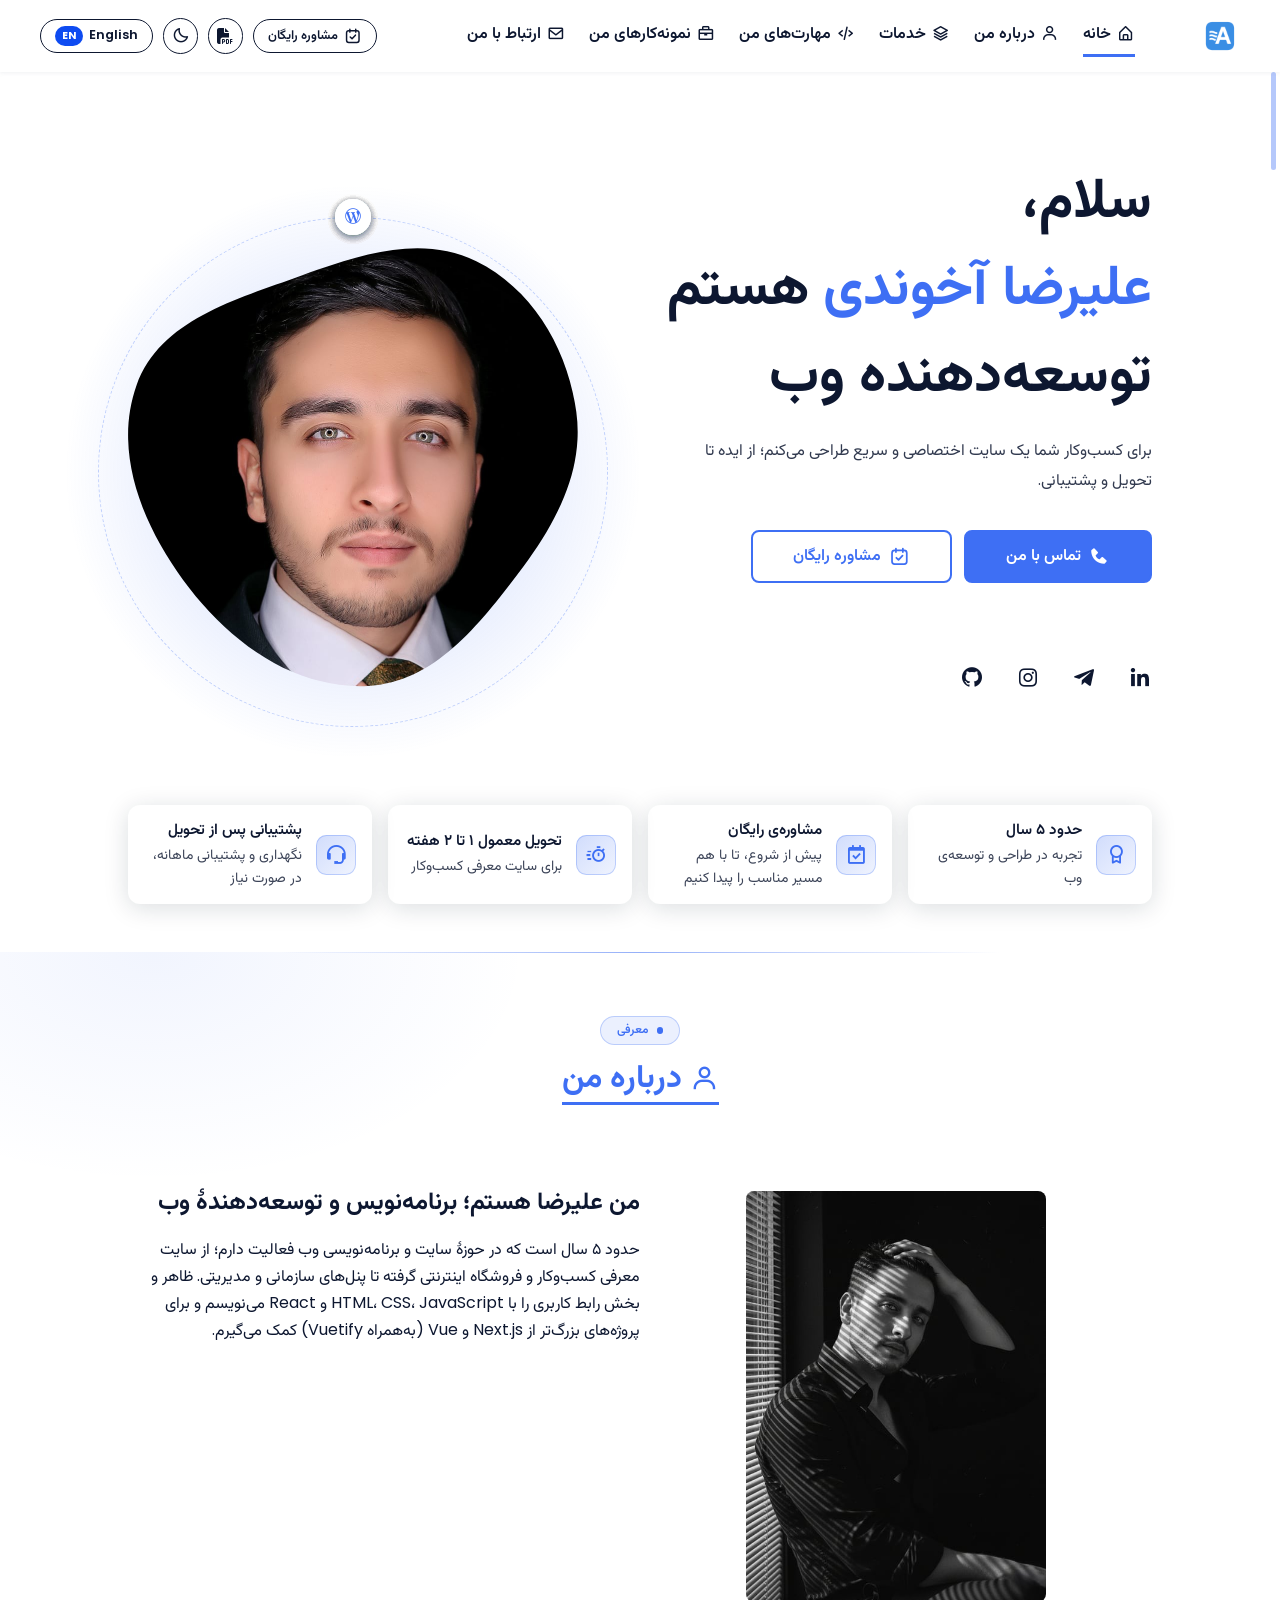
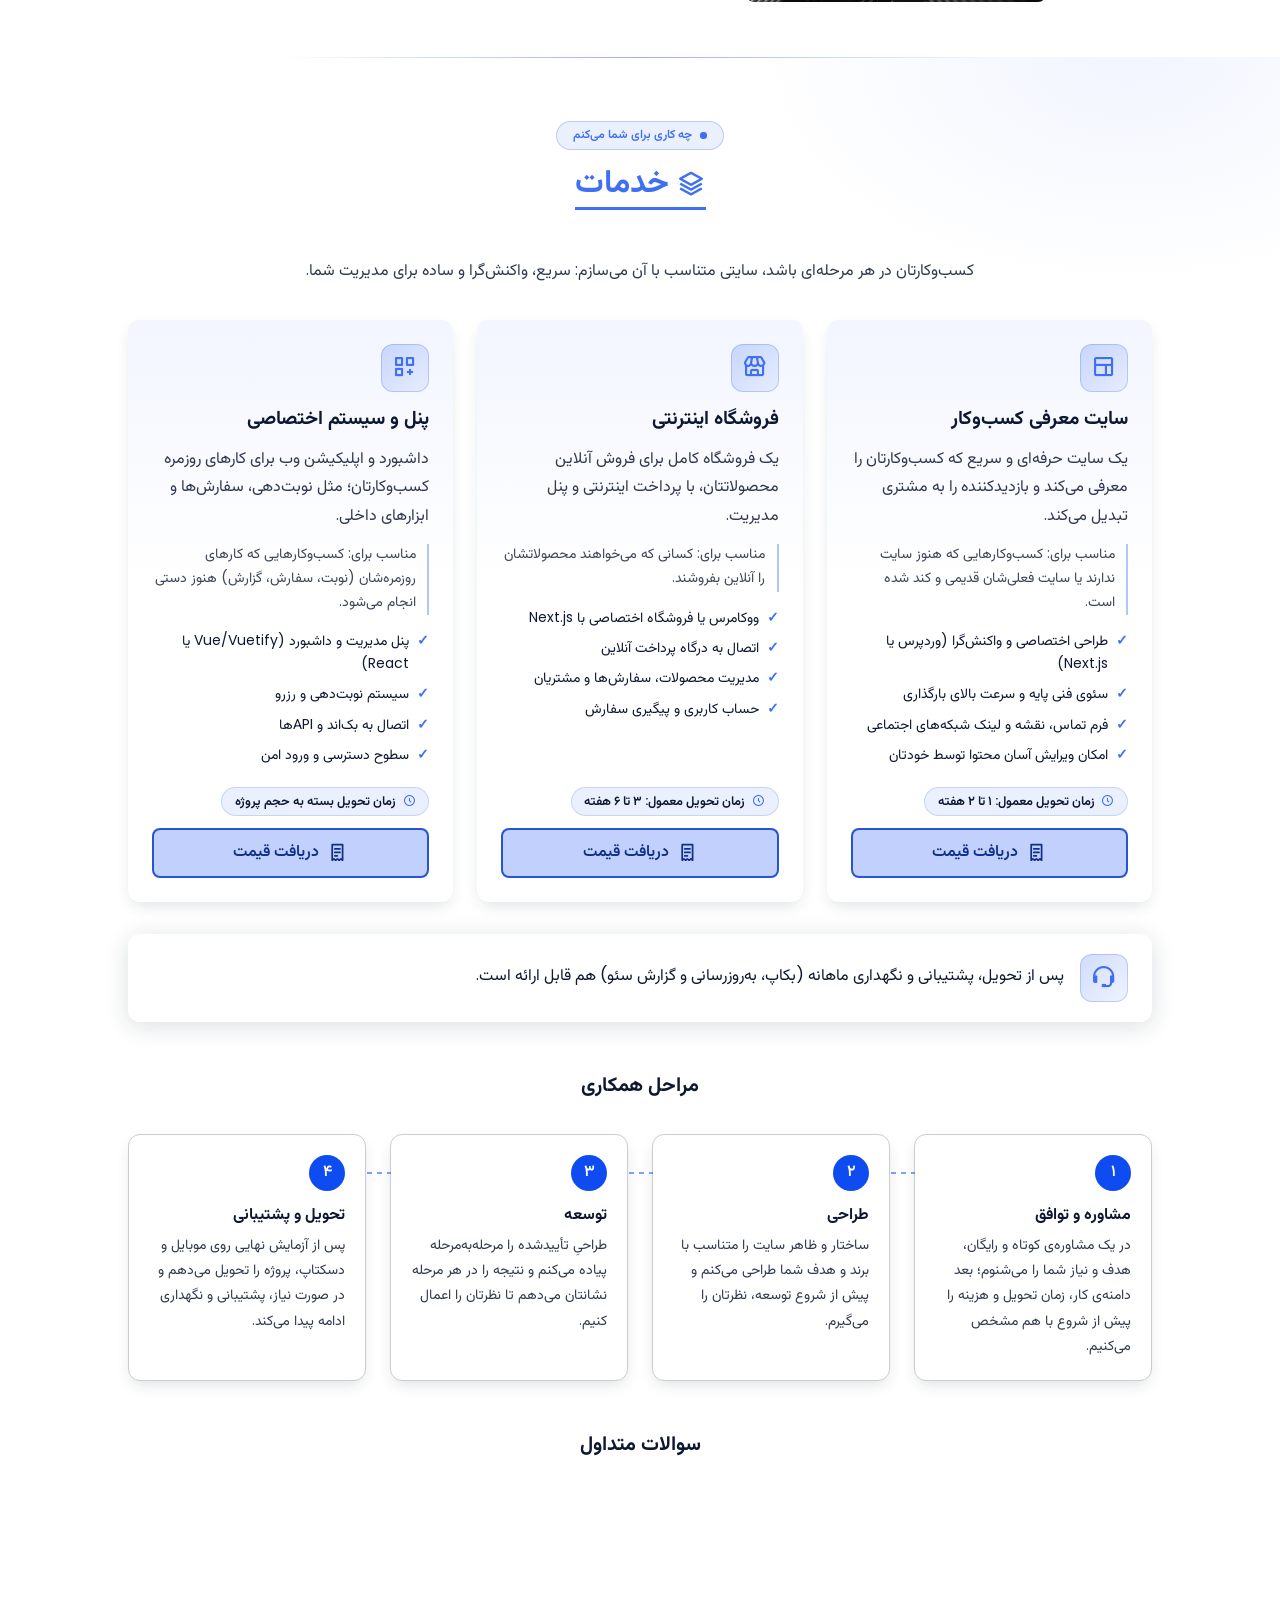
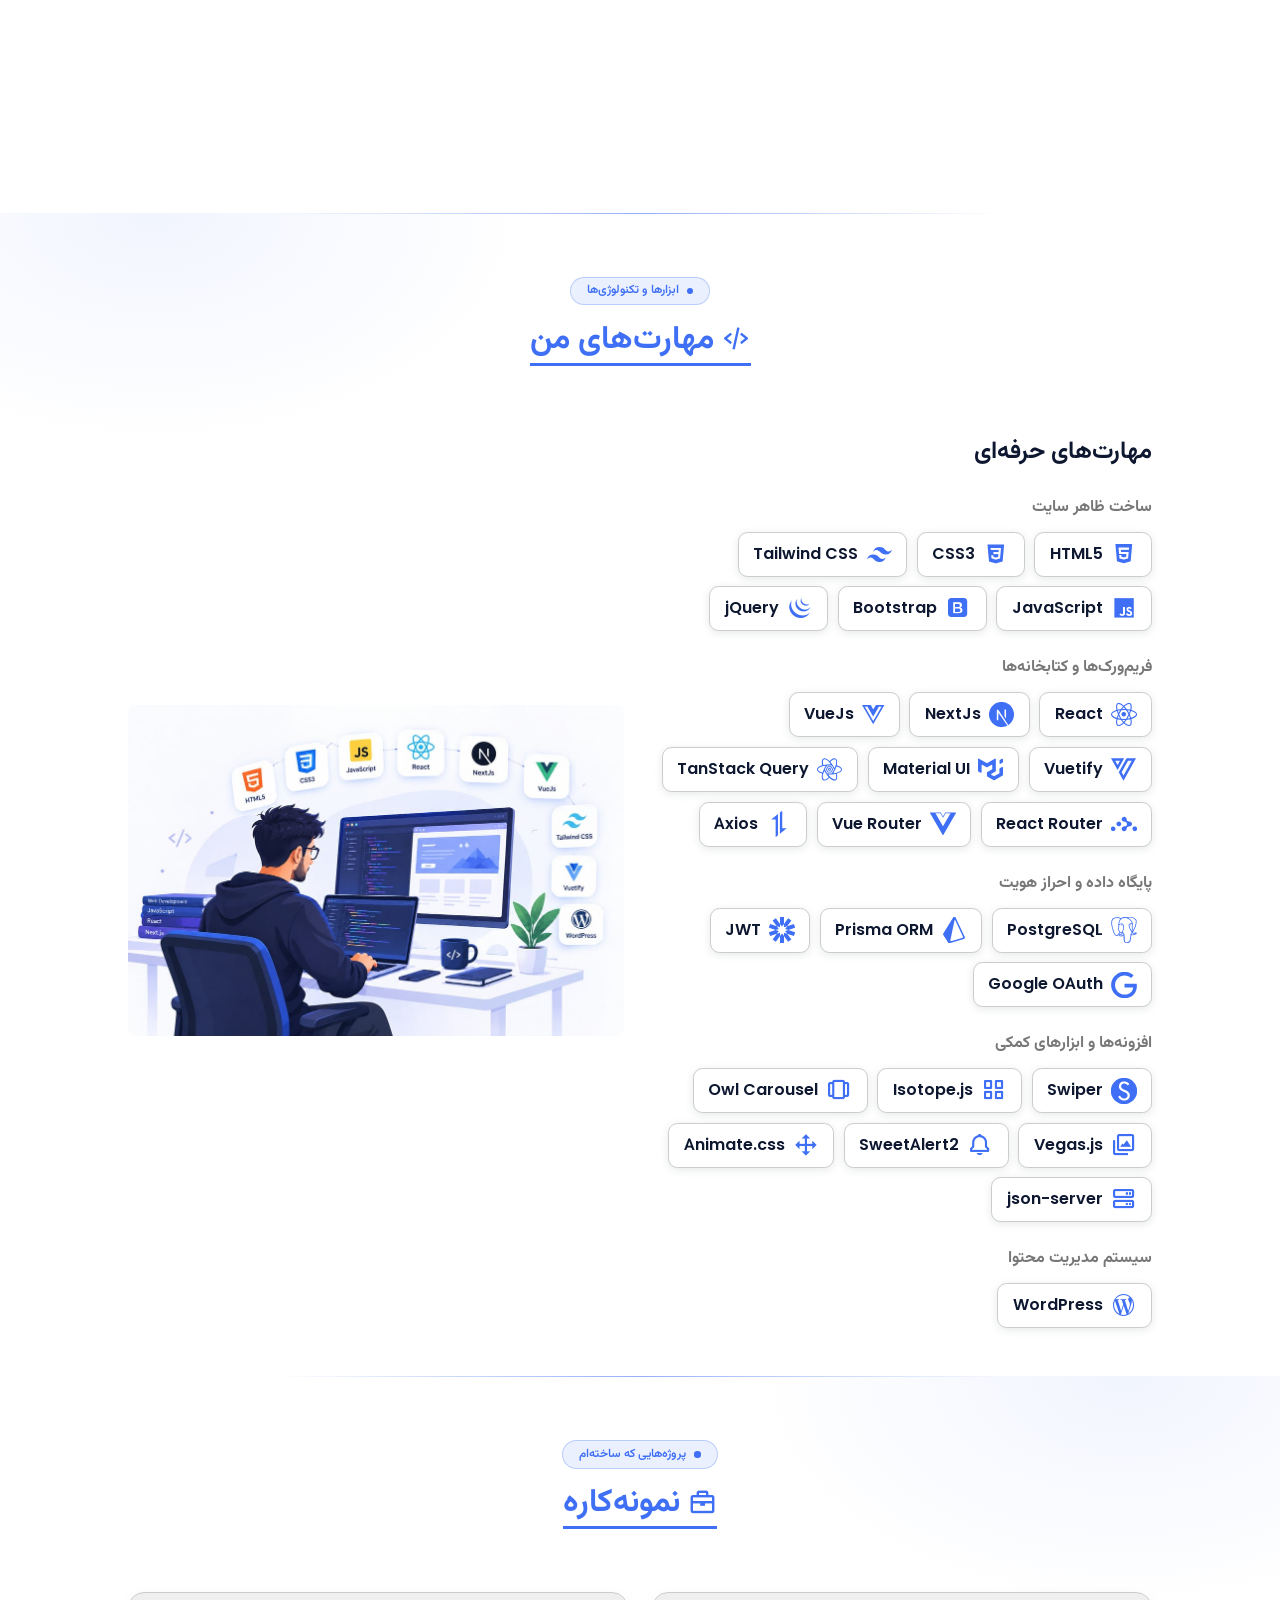
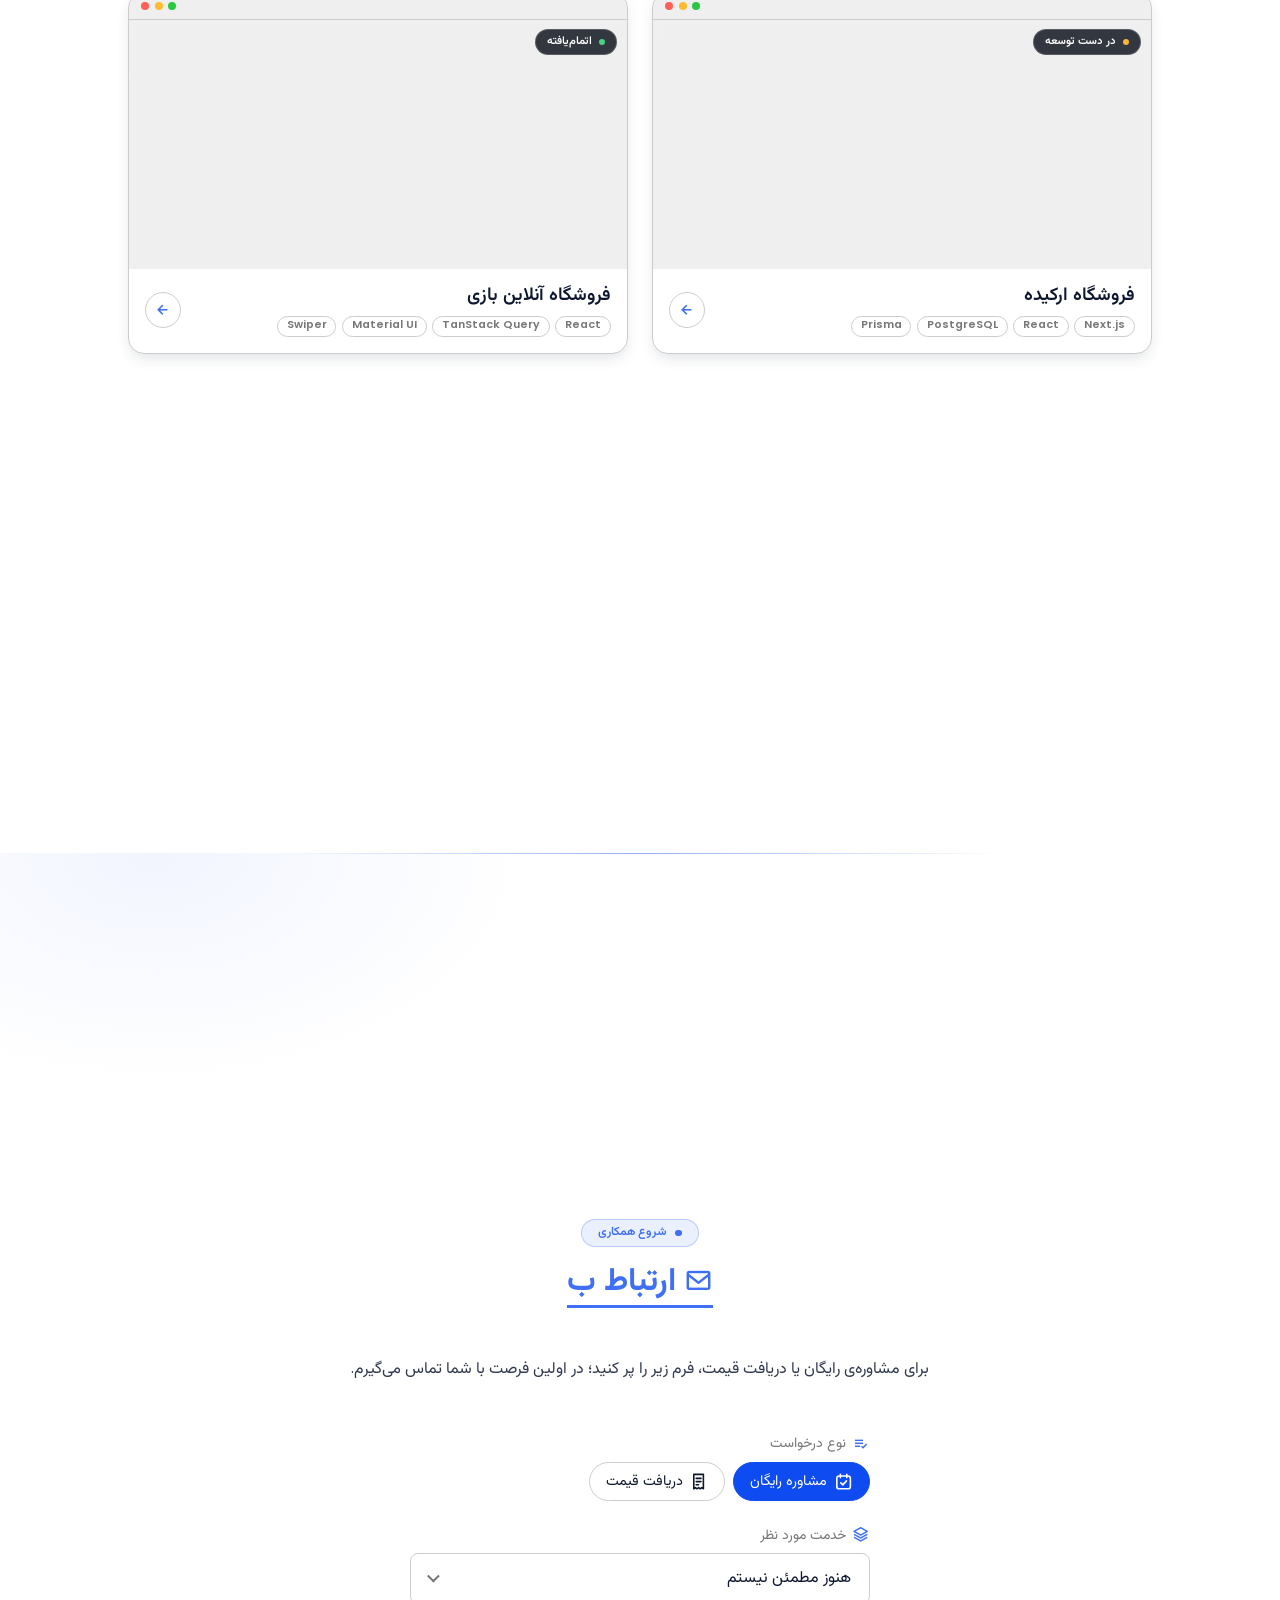
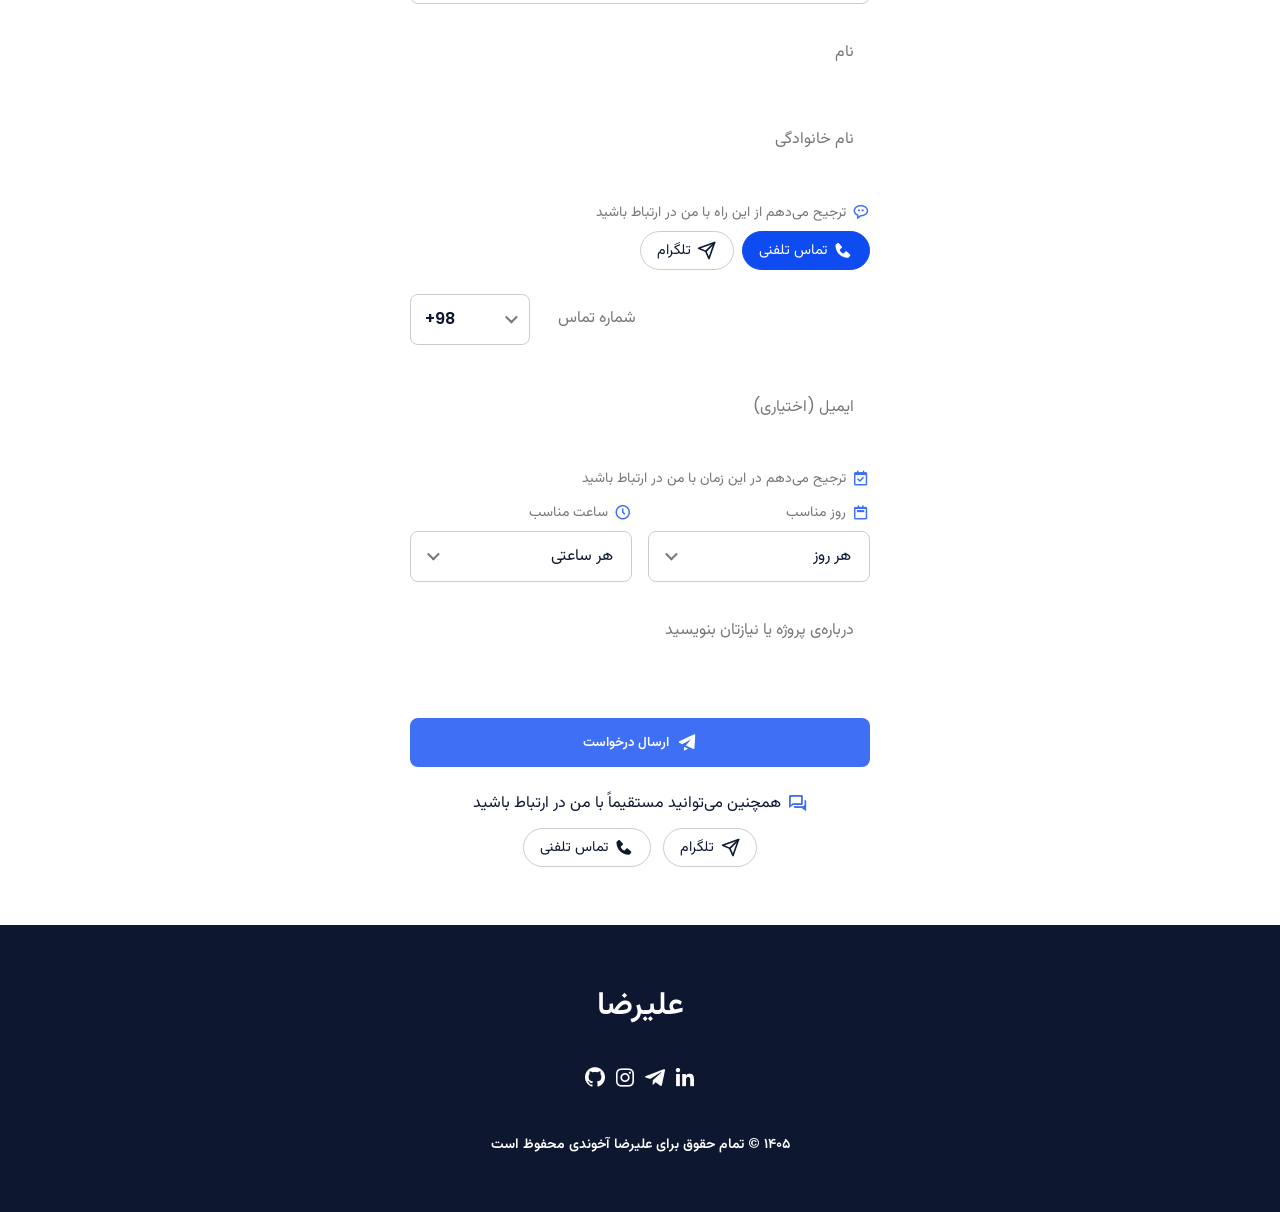
==== commit 013ed780: "Edit" ====
--- a/index.html
+++ b/index.html
@@ -123,7 +123,7 @@
     </script>
     <!-- فونت آیکون‌ها و عکس هیرو هم از ابتدا شروع به دانلود می‌شن (نه بعد از رسیدن CSS یا رسیدن به تگ SVG) -->
     <link rel="preload" as="font" type="font/woff2" href="assets/fonts/boxicons.woff2" crossorigin>
-    <link rel="preload" as="image" href="assets/img/perfil.jpg?v=2" fetchpriority="high">
+    <link rel="preload" as="image" href="assets/img/perfil.jpg?v=3" fetchpriority="high">
 
    <title>طراحی سایت علیرضا آخوندی</title>
     <meta name="description"
@@ -159,7 +159,7 @@
     <link rel="apple-touch-icon" sizes="180x180" href="assets/img/apple-touch-icon.png">
     <link rel="manifest" href="assets/site.webmanifest">
 
-    <link rel="stylesheet" href="assets/css/styles.css?v=45">
+    <link rel="stylesheet" href="assets/css/styles.css?v=46">
     <!-- آیکون‌فونت‌ها: میزبانی محلی (کنترل کامل روی کش و font-display) + بدون مسدودکردن رندر اولیه -->
     <link rel="preload" as="style" href="assets/css/boxicons.min.css" onload="this.onload=null;this.rel='stylesheet'">
     <link rel="preload" as="style" href="assets/css/fontawesome.min.css"
@@ -303,7 +303,7 @@
                     <g mask="url(#mask0)">
                         <path
                             d="M9.19024 145.964C34.0253 76.5814 114.865 54.7299 184.111 29.4823C245.804 6.98884 311.86 -14.9503 370.735 14.143C431.207 44.026 467.948 107.508 477.191 174.311C485.897 237.229 454.931 294.377 416.506 344.954C373.74 401.245 326.068 462.801 255.442 466.189C179.416 469.835 111.552 422.137 65.1576 361.805C17.4835 299.81 -17.1617 219.583 9.19024 145.964Z" />
-                        <image class="home__blob-img" x="0" y="-64" width="479" height="639" preserveAspectRatio="xMidYMid slice" href="assets/img/perfil.jpg?v=2" />
+                        <image class="home__blob-img" x="0" y="-64" width="479" height="639" preserveAspectRatio="xMidYMid slice" href="assets/img/perfil.jpg?v=3" />
                     </g>
                 </svg>
                 <div class="home__orbit" aria-hidden="true">
@@ -447,16 +447,19 @@
             <h3 class="services__subtitle" data-i18n="process_title">مراحل همکاری</h3>
             <ol class="process bd-grid">
                 <li class="process__step">
+                    <span class="process__flow" aria-hidden="true"></span>
                     <span class="process__num" aria-hidden="true" data-i18n="step1_num">۱</span>
                     <h4 class="process__title" data-i18n="step1_title">مشاوره و توافق</h4>
                     <p class="process__desc" data-i18n="step1_desc">در یک مشاوره‌ی کوتاه و رایگان، هدف و نیاز شما را می‌شنوم؛ بعد دامنه‌ی کار، زمان تحویل و هزینه را پیش از شروع با هم مشخص می‌کنیم.</p>
                 </li>
                 <li class="process__step">
+                    <span class="process__flow" aria-hidden="true"></span>
                     <span class="process__num" aria-hidden="true" data-i18n="step2_num">۲</span>
                     <h4 class="process__title" data-i18n="step2_title">طراحی</h4>
                     <p class="process__desc" data-i18n="step2_desc">ساختار و ظاهر سایت را متناسب با برند و هدف شما طراحی می‌کنم و پیش از شروع توسعه، نظرتان را می‌گیرم.</p>
                 </li>
                 <li class="process__step">
+                    <span class="process__flow" aria-hidden="true"></span>
                     <span class="process__num" aria-hidden="true" data-i18n="step3_num">۳</span>
                     <h4 class="process__title" data-i18n="step3_title">توسعه</h4>
                     <p class="process__desc" data-i18n="step3_desc">طراحیِ تأییدشده را مرحله‌به‌مرحله پیاده می‌کنم و نتیجه را در هر مرحله نشانتان می‌دهم تا نظرتان را اعمال کنیم.</p>
@@ -835,7 +838,7 @@
     <!--===== SCROLL REVEAL =====-->
     <script src="assets/js/vendor/scrollreveal.min.js"></script>
     <!--===== MAIN JS =====-->
-    <script src="assets/js/main.js?v=34"></script>
+    <script src="assets/js/main.js?v=35"></script>
 </body>
 
 </html>
--- a/assets/css/styles.css
+++ b/assets/css/styles.css
@@ -66,6 +66,9 @@
   --border-color: #ccc;
   --track-color: #e0e0e0;
   --card-shadow: 0px 4px 25px rgba(14, 36, 49, 0.15);
+  /* سایه‌ی سبک برای کارت‌ها و چیپ‌های کوچک و پرتعداد (سایه‌ی بزرگ و محو روی ده‌ها المان، هنگام اسکرول سنگین‌ترین کار مرورگر است) */
+  --panel-shadow: 0 6px 16px -4px rgba(14, 36, 49, 0.16);
+  --chip-shadow: 0 2px 8px rgba(14, 36, 49, 0.1);
   --header-shadow: 0 1px 4px rgba(146, 161, 176, 0.15);
   /*===== Fuente y tipografia =====*/
   --body-font: "Poppins", sans-serif;
@@ -550,7 +553,7 @@
   height: 2.25rem;
   border-radius: 50%;
   background: var(--surface-color);
-  box-shadow: var(--card-shadow);
+  box-shadow: var(--chip-shadow);
   color: var(--first-color);
   font-size: 1.15rem;
   transform: translate(-50%, -50%) translateY(calc(-1 * var(--orbit-radius, 230px)));
@@ -792,7 +795,7 @@
   background-color: var(--surface-color);
   border: 1px solid var(--border-color);
   border-radius: 0.6rem;
-  box-shadow: var(--card-shadow);
+  box-shadow: var(--chip-shadow);
   font-weight: var(--font-semi);
   transition: border-color 0.3s ease;
 }
@@ -924,7 +927,7 @@
   background-color: var(--surface-color);
   border: 1px solid var(--border-color);
   border-radius: 1rem;
-  box-shadow: var(--card-shadow);
+  box-shadow: var(--panel-shadow);
   cursor: pointer;
   /* بدون important: تا انیمیشن ورود ScrollReveal (اسکرول/رفرش) دست‌نخورده بمونه */
   transition: transform 0.45s var(--ease-out),
@@ -1031,11 +1034,9 @@
   font-weight: var(--font-semi);
   line-height: 1.8;
   color: #fff;
-  background-color: rgba(10, 16, 26, 0.72);
+  background-color: rgba(10, 16, 26, 0.82);
   border: 1px solid rgba(255, 255, 255, 0.18);
   border-radius: 2rem;
-  -webkit-backdrop-filter: blur(6px);
-  backdrop-filter: blur(6px);
 }
 
 .work__status::before {
@@ -1053,9 +1054,27 @@
 }
 
 .work__status--progress::before {
+  position: relative;
+  z-index: 1;
   background-color: hsl(38, 95%, 60%);
-  animation: chipDotBeat 1.8s ease-in-out infinite,
-             chipDotRing 1.8s ease-out infinite;
+  animation: chipDotBeat 1.8s ease-in-out infinite;
+}
+
+/* حلقه‌ی تپش نقطه (transform/opacity، روی کارت گرافیک): یک دایره‌ی هم‌اندازه‌ی نقطه که بزرگ می‌شود و محو می‌شود */
+.work__status--progress::after {
+  --ring-scale: 3;
+  content: "";
+  position: absolute;
+  top: 50%;
+  inset-inline-start: 0.7rem;
+  width: 0.4rem;
+  height: 0.4rem;
+  margin-top: -0.2rem;
+  border-radius: 50%;
+  background-color: var(--dot-glow);
+  opacity: 0;
+  pointer-events: none;
+  animation: dotRingOut 1.8s ease-out infinite;
 }
 
 .work__view {
@@ -1273,6 +1292,11 @@
 
   .work__status--progress::before {
     animation: none;
+  }
+
+  .work__status--progress::after {
+    animation: none;
+    display: none;
   }
 }
 
@@ -2549,6 +2573,8 @@
   --border-color: #33404f;
   --track-color: #2a3444;
   --card-shadow: 0 10px 30px rgba(0, 0, 0, 0.45);
+  --panel-shadow: 0 6px 16px -4px rgba(0, 0, 0, 0.45);
+  --chip-shadow: 0 2px 8px rgba(0, 0, 0, 0.35);
   --header-shadow: 0 1px 12px rgba(0, 0, 0, 0.5);
 }
 
@@ -2843,7 +2869,7 @@
   padding: 1.5rem;
   background-color: var(--surface-color);
   border-radius: 0.75rem;
-  box-shadow: var(--card-shadow);
+  box-shadow: var(--panel-shadow);
   /* بدون important: تا انیمیشن ورود ScrollReveal دست‌نخورده بمونه */
   transition: transform 0.45s var(--ease-out),
               box-shadow 0.45s var(--ease-out);
@@ -4307,7 +4333,8 @@
   stroke: #fff;
   stroke-linecap: round;
   stroke-dasharray: 1 1;
-  stroke-dashoffset: calc(1 - var(--progress));
+  /* خالی در شروع؛ main.js مقدار واقعی را مستقیم روی همین عنصر می‌نویسد (فایرفاکس calc(۱ - عدد) را برای stroke-dashoffset نمی‌فهمد و حلقه همیشه پر می‌ماند) */
+  stroke-dashoffset: 1;
   filter: drop-shadow(0 0 2px rgba(255, 255, 255, 0.7));
   transition: stroke-dashoffset 0.2s linear;
 }
@@ -4510,27 +4537,8 @@
 /* ==================== مرحله‌ی ۲ UI: هیرو، ریتم بخش‌ها و عمق کارت‌ها ==================== */
 
 /* --- هیرو: عکس کل بلاب رو پر می‌کنه (قبلاً یک مستطیل مشکی با لبه‌ی تیز روی بلاب آبی می‌افتاد)،
-   پشتش هاله‌ی نور، و یک مسیر خط‌چین نشون می‌ده که آیکون‌های تکنولوژی روش می‌چرخن --- */
-.home {
-  isolation: isolate;
-}
-
-/* شبکه‌ی نقطه‌ایِ محوِ پشت هیرو؛ عرض کامل صفحه (100vw)، با ماسک شعاعی تا فقط وسطش دیده بشه */
-.home::before {
-  content: "";
-  position: absolute;
-  z-index: -1;
-  top: 0;
-  bottom: 0;
-  left: 50%;
-  width: 100vw;
-  transform: translateX(-50%);
-  background-image: radial-gradient(hsla(var(--hue-color), 89%, 60%, 0.22) 1px, transparent 1.6px);
-  background-size: 28px 28px;
-  -webkit-mask-image: radial-gradient(ellipse 52% 62% at 50% 46%, #000 18%, transparent 76%);
-  mask-image: radial-gradient(ellipse 52% 62% at 50% 46%, #000 18%, transparent 76%);
-  pointer-events: none;
-}
+   پشتش هاله‌ی نور، و یک مسیر خط‌چین نشون می‌ده که آیکون‌های تکنولوژی روش می‌چرخن.
+   (شبکه‌ی نقطه‌ای پشت کل هیرو برداشته شد: با آیکون‌های در حال چرخش هر فریم دوباره کشیده می‌شد و در فایرفاکس اسکرول بالای صفحه را کند می‌کرد) --- */
 
 .home__img {
   isolation: isolate;
@@ -4543,12 +4551,7 @@
   z-index: -1;
   border-radius: 50%;
   background: radial-gradient(closest-side, hsla(var(--hue-color), 89%, 60%, 0.42), hsla(var(--hue-color), 89%, 60%, 0.12) 62%, transparent 100%);
-  filter: blur(14px);
   pointer-events: none;
-}
-
-.home__blob {
-  filter: drop-shadow(0 22px 38px hsla(var(--hue-color), 89%, 52%, 0.35));
 }
 
 .home__orbit::before {
@@ -4592,6 +4595,7 @@
 
 /* برچسب کوچک بالای عنوان هر بخش (متن در main.js دوزبانه‌ست) */
 .section-eyebrow {
+  position: relative;
   display: flex;
   align-items: center;
   gap: 0.5rem;
@@ -4609,33 +4613,56 @@
   border-radius: 2rem;
 }
 
-/* نقطه‌ی برچسب مثل نقطه‌ی «در دست توسعه» می‌تپد: خودِ نقطه نرم بزرگ و کوچک می‌شود (chipDotBeat) و با هر تپش یک حلقه از دورش باز می‌شود و محو می‌شود
-   (eyebrowDotRing؛ مثل chipDotRing ولی کمی بازتر چون نقطه‌ی برچسب کوچک است). مدت یک دور و رنگ حلقه (--dot-glow) همین‌جاست */
+/* نقطه‌ی برچسب مثل نقطه‌ی «در دست توسعه» می‌تپد: خودِ نقطه نرم بزرگ و کوچک می‌شود (chipDotBeat) و با هر تپش یک حلقه از دورش باز می‌شود و محو می‌شود.
+   هر دو با transform/opacity انجام می‌شوند (نه box-shadow) تا روی کارت گرافیک اجرا شوند و ریسمان اصلیِ مرورگر را هر فریم مشغول نکنند؛
+   حلقه یک دایره‌ی هم‌اندازه‌ی نقطه روی ::after است که بزرگ می‌شود (۳٫۸ برابر ≈ همان ۰٫۵۵rem قبلی) و محو می‌شود */
 .section-eyebrow::before {
-  --dot-glow: hsla(var(--hue-color), 89%, 60%, 0.6);
   content: "";
+  position: relative;
+  z-index: 1;
   flex-shrink: 0;
   width: 0.4rem;
   height: 0.4rem;
   border-radius: 50%;
   background-color: var(--first-color);
-  animation: chipDotBeat 1.8s ease-in-out infinite,
-             eyebrowDotRing 1.8s ease-out infinite;
-}
-
-@keyframes eyebrowDotRing {
+  animation: chipDotBeat 1.8s ease-in-out infinite;
+}
+
+.section-eyebrow::after {
+  content: "";
+  position: absolute;
+  top: 50%;
+  inset-inline-start: 1rem;
+  width: 0.4rem;
+  height: 0.4rem;
+  margin-top: -0.2rem;
+  border-radius: 50%;
+  background-color: hsla(var(--hue-color), 89%, 60%, 0.6);
+  opacity: 0;
+  pointer-events: none;
+  animation: dotRingOut 1.8s ease-out infinite;
+}
+
+@keyframes dotRingOut {
   0% {
-    box-shadow: 0 0 0 0 var(--dot-glow);
+    transform: scale(1);
+    opacity: 0.6;
   }
   100% {
-    box-shadow: 0 0 0 0.55rem transparent;
+    transform: scale(var(--ring-scale, 3.8));
+    opacity: 0;
   }
 }
 
 @media (prefers-reduced-motion: reduce) {
   .section-eyebrow::before {
     animation: none;
-    box-shadow: 0 0 0 3px hsla(var(--hue-color), 89%, 60%, 0.22);
+  }
+
+  .section-eyebrow::after {
+    animation: none;
+    transform: scale(2.5);
+    opacity: 0.22;
   }
 }
 
@@ -4657,19 +4684,27 @@
 .trust__item {
   position: relative;
   isolation: isolate;
+}
+
+/* برق ملایم بالای کارت فقط روی کارت‌های بزرگ خدمات؛ روی کارت‌های کوچک (مراحل، نوار اعتماد، یادداشت) در هر فریم اسکرول هزینه داشت و اثر دیدنی نداشت */
+.services__card {
   background-image: linear-gradient(180deg, hsla(var(--hue-color), 89%, 62%, 0.07), transparent 46%);
 }
 
-.process__step {
-  box-shadow: 0 6px 18px -12px rgba(14, 36, 49, 0.3);
+.process__step,
+.trust__item {
+  box-shadow: var(--panel-shadow);
+}
+
+html[data-theme="dark"] .services__card {
+  background-image: linear-gradient(180deg, rgba(255, 255, 255, 0.05), transparent 42%);
 }
 
 html[data-theme="dark"] .services__card,
+html[data-theme="dark"] .services__note,
 html[data-theme="dark"] .process__step,
-html[data-theme="dark"] .services__note,
 html[data-theme="dark"] .trust__item {
-  background-image: linear-gradient(180deg, rgba(255, 255, 255, 0.05), transparent 42%);
-  box-shadow: inset 0 1px 0 rgba(255, 255, 255, 0.07), var(--card-shadow);
+  box-shadow: inset 0 1px 0 rgba(255, 255, 255, 0.07), var(--panel-shadow);
 }
 
 .services__card::before,
@@ -4823,32 +4858,49 @@
 
 /* --- مراحل همکاری: روی چهارستونه، یک خط‌چین از هر مرحله به مرحله‌ی بعد می‌رود (جهتش با html[dir] خودکار برعکس می‌شود) --- */
 @media screen and (min-width: 1024px) {
-  /* خط‌چین پیوسته در حرکت است و به سمت مرحله‌ی بعد جریان دارد (چپ‌به‌راست در انگلیسی، راست‌به‌چپ در فارسی) */
-  .process__step:not(:last-child)::after {
+  /* خط‌چین پیوسته در حرکت است و به سمت مرحله‌ی بعد جریان دارد (چپ‌به‌راست در انگلیسی، راست‌به‌چپ در فارسی).
+     برای اینکه حرکتش با transform (روی کارت گرافیک) باشد نه با background-position (که هر فریم دوباره کشیده می‌شود)،
+     .process__flow یک کادر بریده‌شده‌ی ۱٫۵rem است و الگوی خط‌چین روی ::before یک دوره (۱۰px) بلندتر است و همان یک دوره جابه‌جا می‌شود */
+  .process__flow {
     --flow: 10px;
-    content: "";
     position: absolute;
     top: calc(2.375rem - 1px);
     inset-inline-end: -1.5rem;
     width: 1.5rem;
     height: 2px;
+    overflow: hidden;
+    pointer-events: none;
+  }
+
+  .process__flow::before {
+    content: "";
+    position: absolute;
+    top: 0;
+    bottom: 0;
+    inset-inline-start: -10px;
+    width: calc(100% + 10px);
     background: linear-gradient(90deg, hsla(var(--hue-color), 89%, 60%, 0.65) 50%, transparent 50%) 0 0 / 10px 2px repeat-x;
     animation: dash-flow 0.9s linear infinite;
-    pointer-events: none;
-  }
-
-  html[dir="rtl"] .process__step:not(:last-child)::after {
+  }
+
+  html[dir="rtl"] .process__flow {
     --flow: -10px;
+  }
+}
+
+@media screen and (max-width: 1023px) {
+  .process__flow {
+    display: none;
   }
 }
 
 @keyframes dash-flow {
   from {
-    background-position: 0 0;
+    transform: translateX(0);
   }
 
   to {
-    background-position: var(--flow, 10px) 0;
+    transform: translateX(var(--flow, 10px));
   }
 }
 
